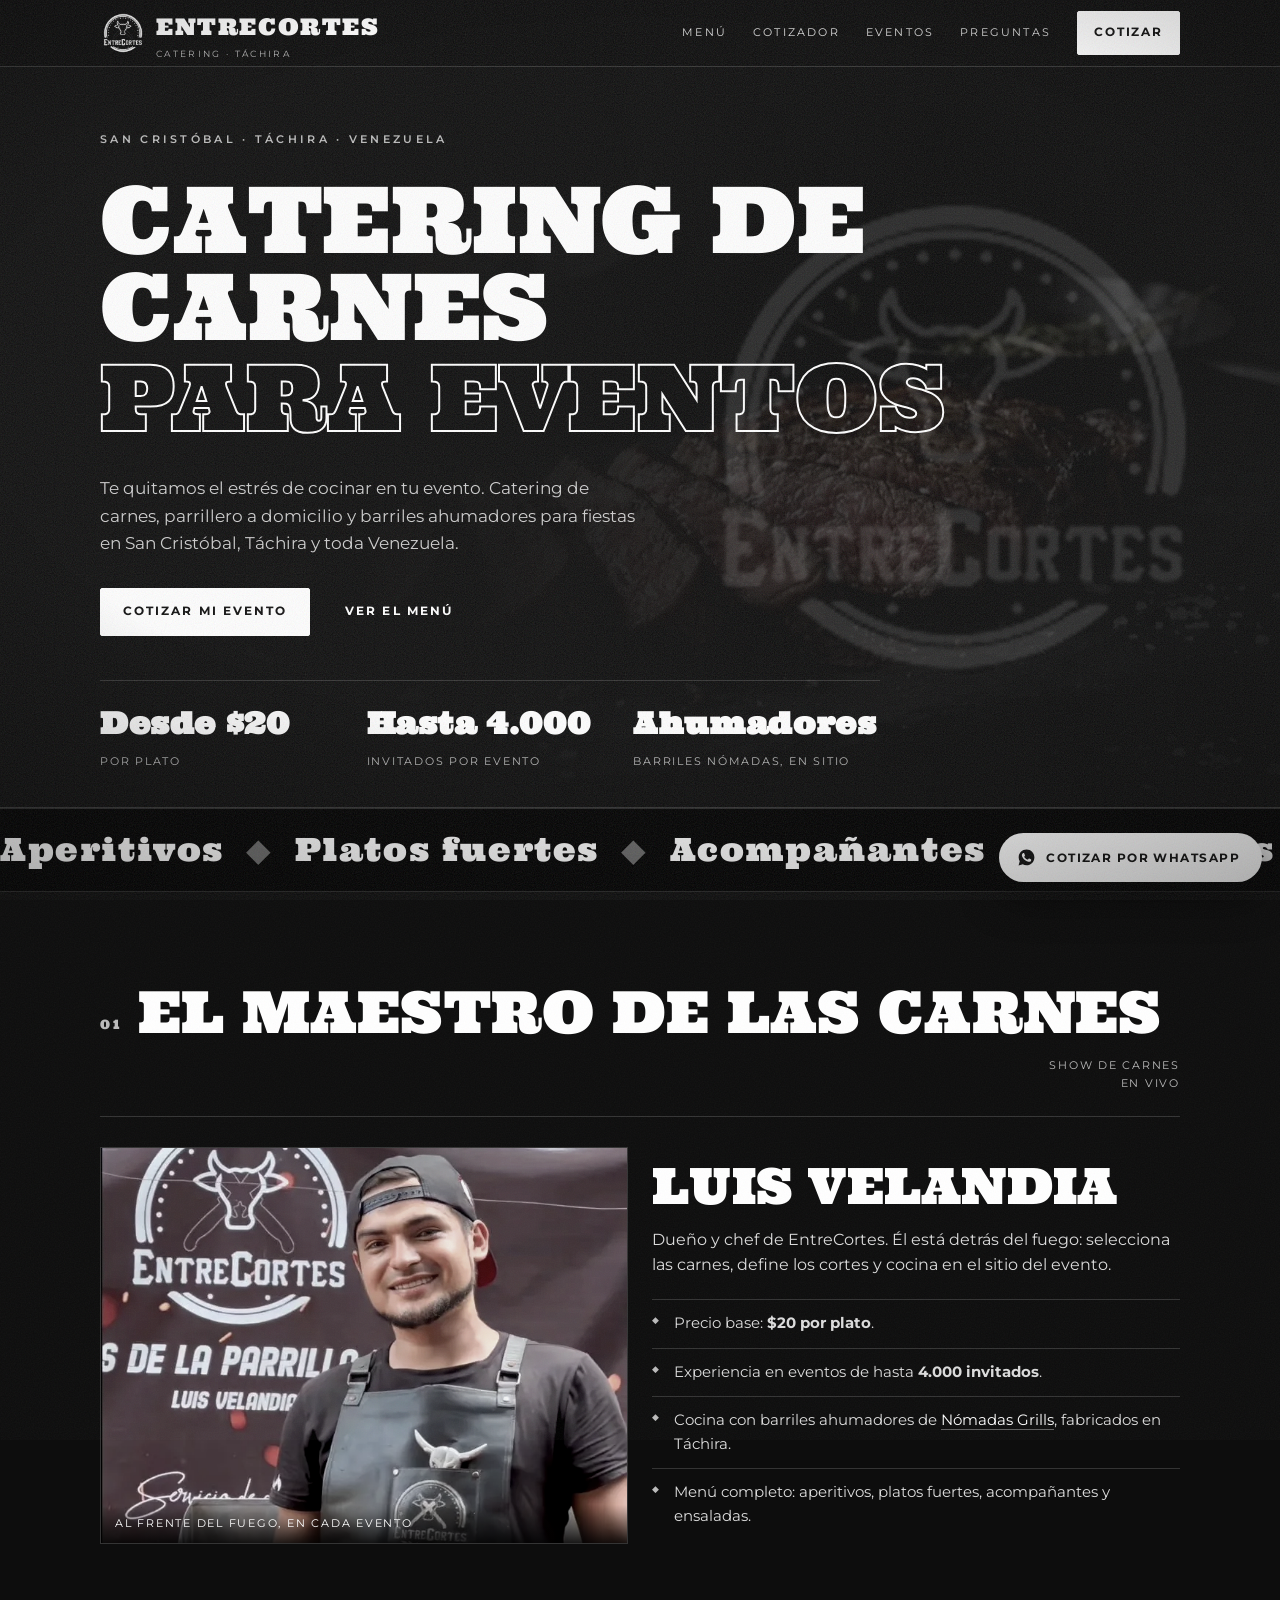
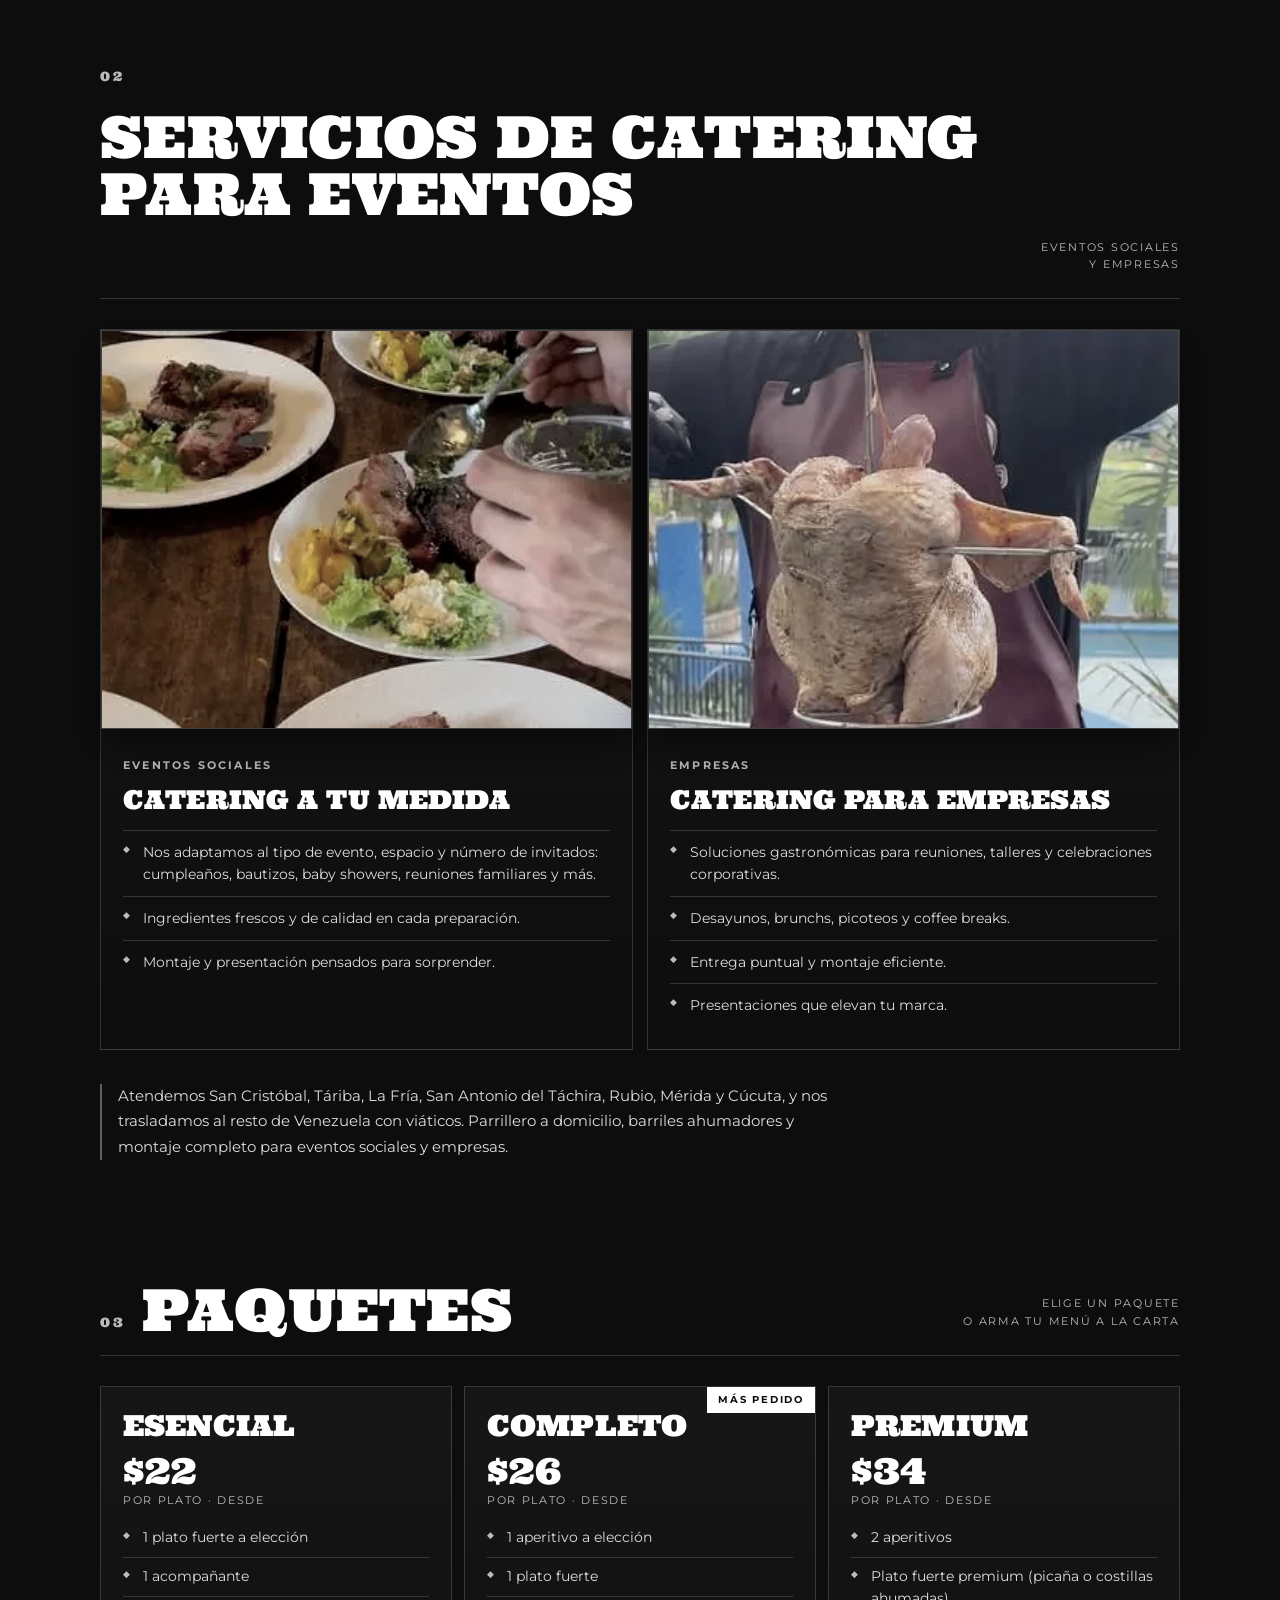
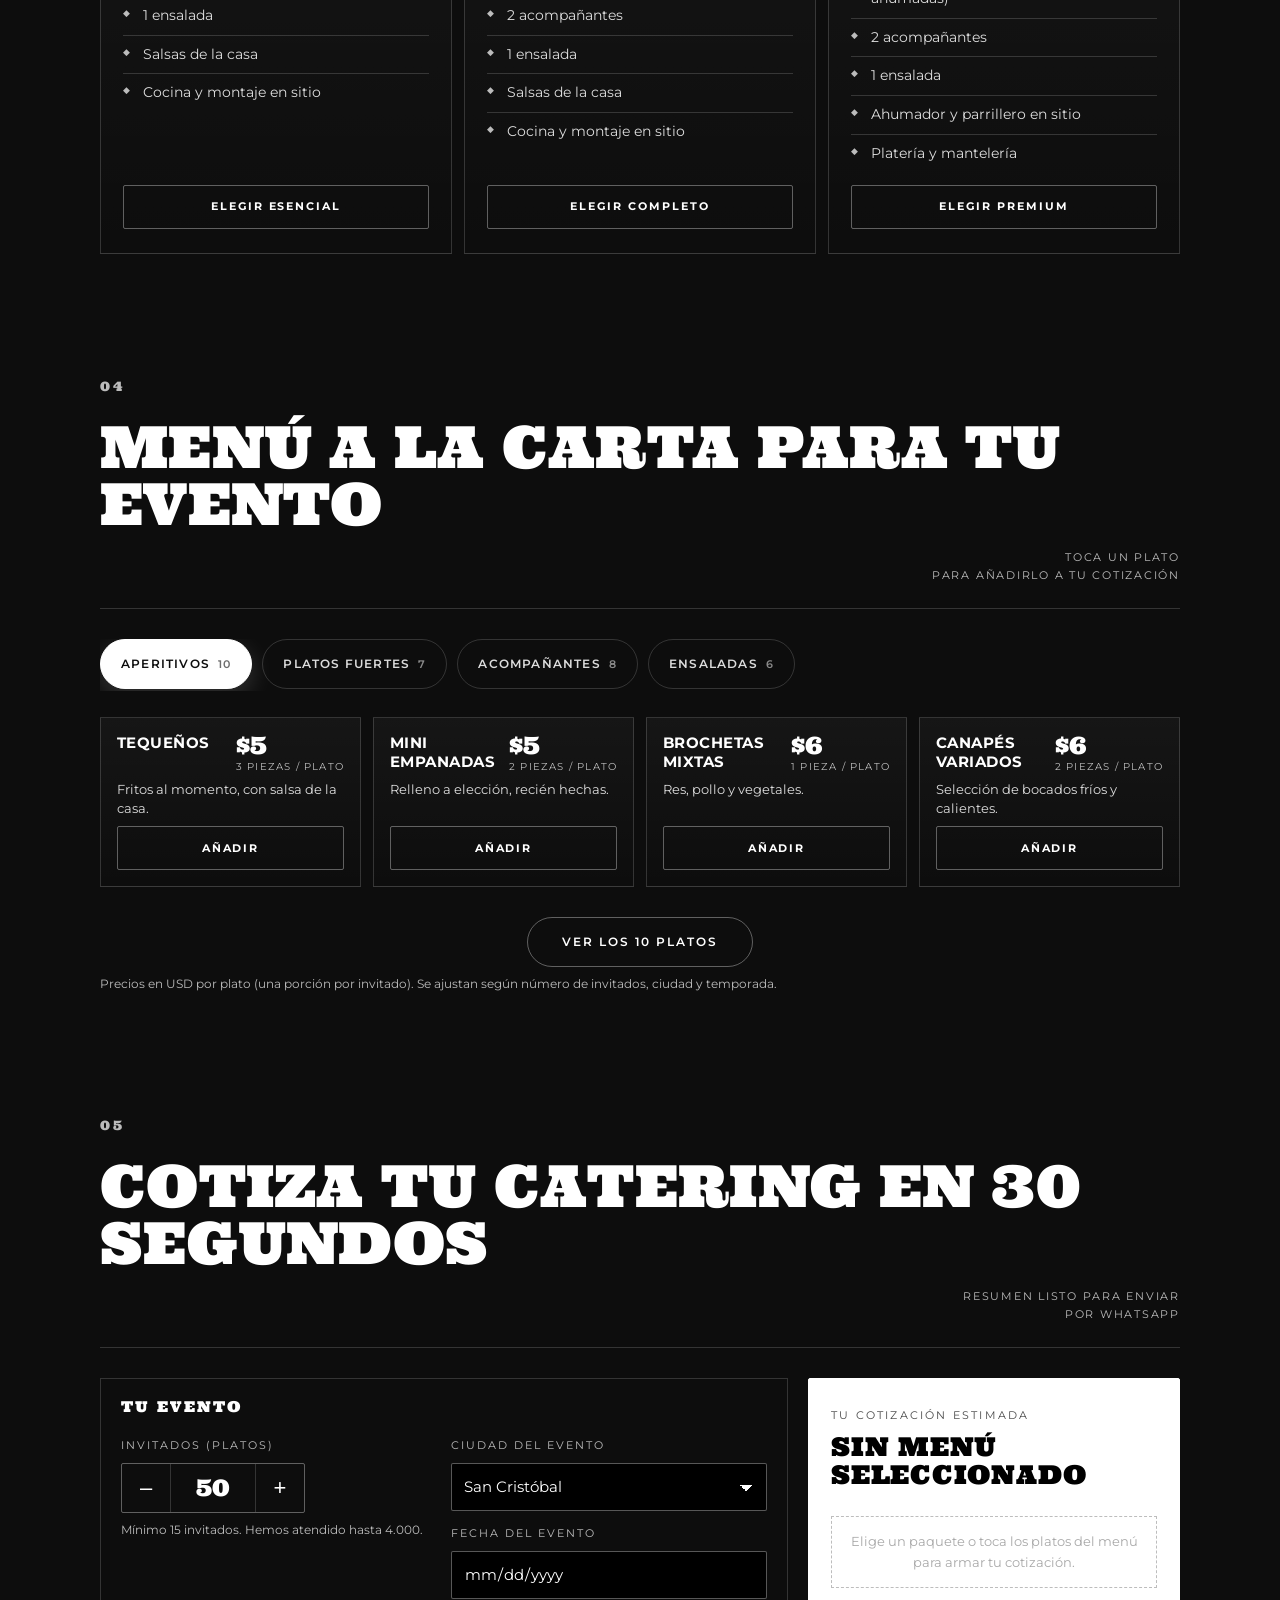
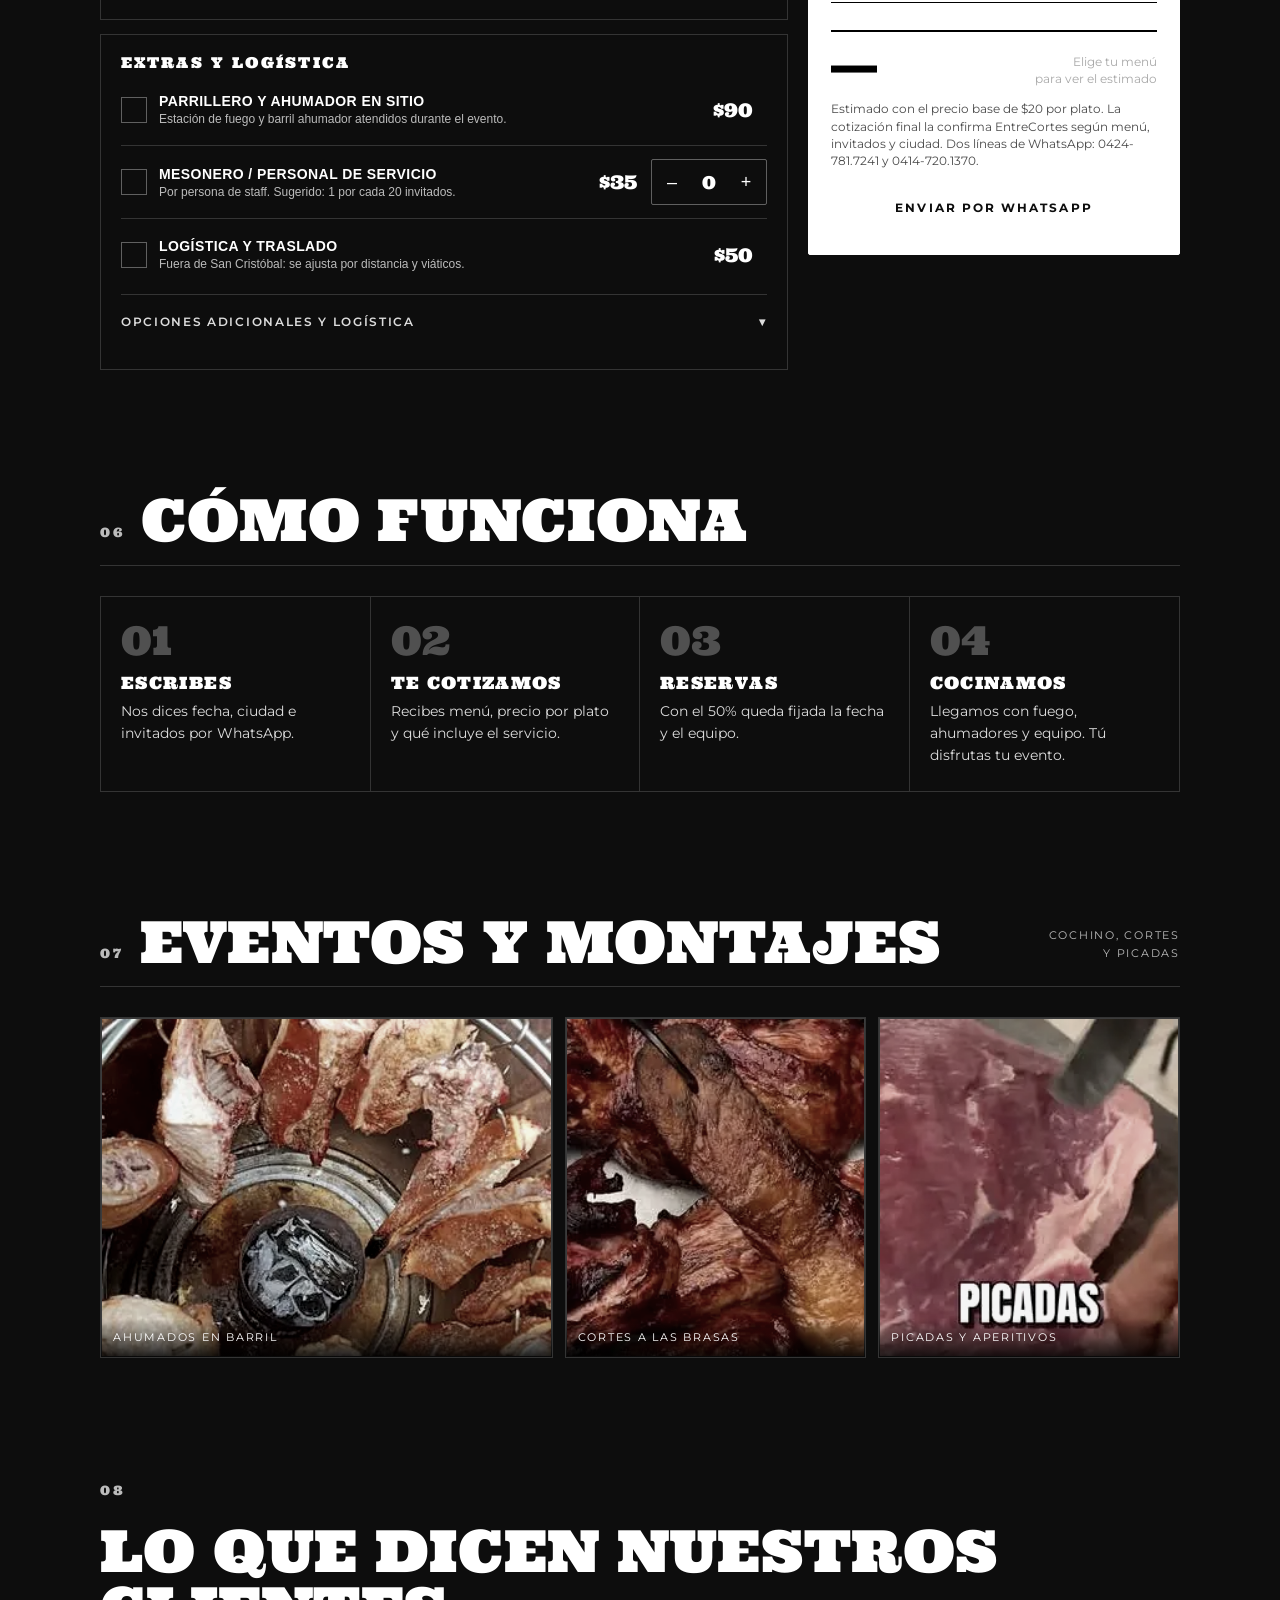
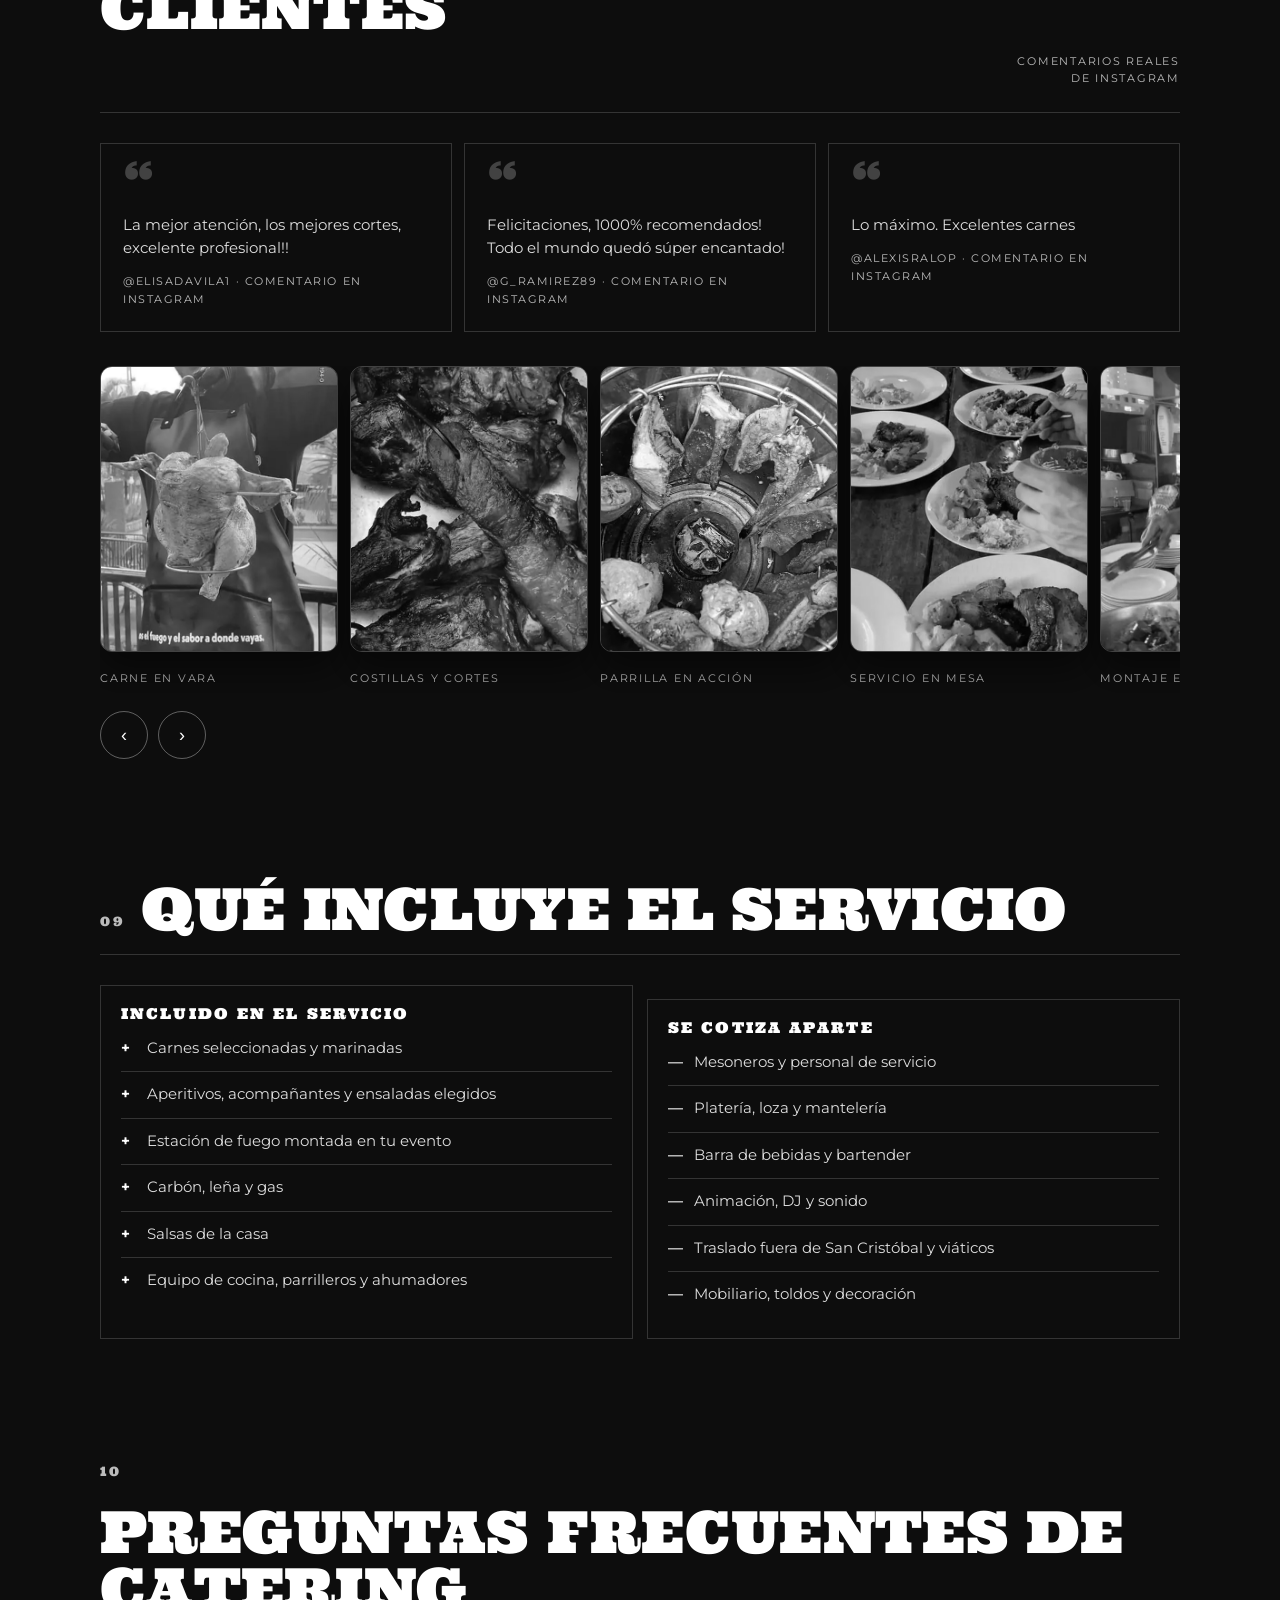
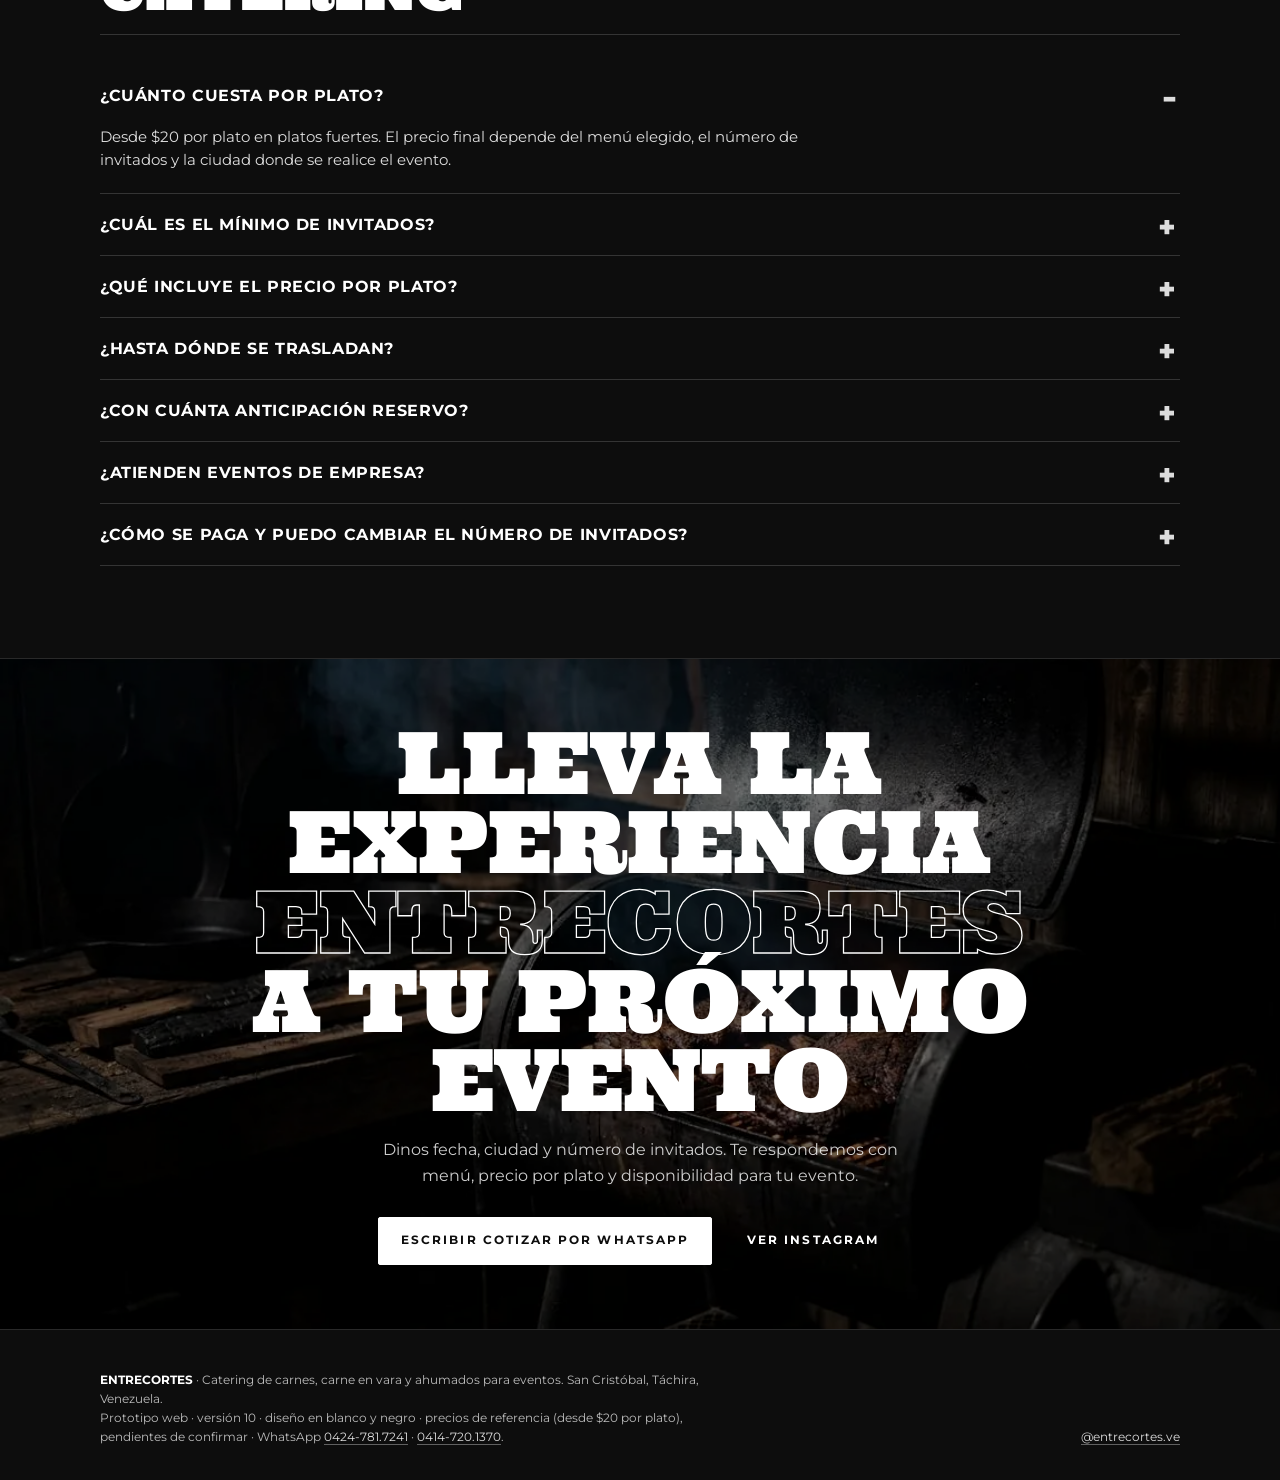
==== index.html @ 34d312aa "Foto real de Luis Velandia en la seccion del chef, nombre corregido, titular de portada restaurado y" ====
<!DOCTYPE html>
<html lang="es-VE">
<head>
<meta charset="utf-8">
<meta name="viewport" content="width=device-width, initial-scale=1">
<title>Catering y parrillero a domicilio en Táchira | EntreCortes — San Cristóbal</title>
<link rel="icon" type="image/png" href="[data-uri]">
<meta name="description" content="Catering de carnes y servicio de parrillero a domicilio en Táchira. Comida para eventos corporativos en San Cristóbal, bodas, cumpleaños y graduaciones. Barriles ahumadores para fiestas, hasta 4.000 invitados. Cotiza en 30 segundos.">
<meta name="keywords" content="parrillero a domicilio Táchira, catering San Cristóbal, comida para eventos corporativos San Cristóbal, barriles ahumadores para fiestas, catering de carnes Venezuela, asado a domicilio Táchira, catering para eventos Táchira">
<meta name="robots" content="index,follow,max-image-preview:large">
<meta name="author" content="EntreCortes">
<meta name="geo.region" content="VE-C">
<meta name="geo.placename" content="San Cristóbal, Táchira, Venezuela">
<meta name="theme-color" content="#0D0D0D">
<link rel="canonical" href="https://entrecortes-web.vercel.app/">
<meta property="og:type" content="website">
<meta property="og:site_name" content="EntreCortes">
<meta property="og:locale" content="es_VE">
<meta property="og:url" content="https://entrecortes-web.vercel.app/">
<meta property="og:title" content="Catering y parrillero a domicilio en Táchira | EntreCortes">
<meta property="og:description" content="Cortes de selección, parrillero y barriles ahumadores en tu evento. San Cristóbal, Táchira y toda Venezuela. Hasta 4.000 invitados.">
<meta property="og:image" content="https://entrecortes-web.vercel.app/og.jpg">
<meta property="og:image:width" content="1200">
<meta property="og:image:height" content="630">
<meta name="twitter:card" content="summary_large_image">
<meta name="twitter:title" content="Catering y parrillero a domicilio en Táchira | EntreCortes">
<meta name="twitter:description" content="Cortes de selección, parrillero y barriles ahumadores en tu evento. San Cristóbal, Táchira.">
<meta name="twitter:image" content="https://entrecortes-web.vercel.app/og.jpg">
<script type="application/ld+json">
{"@context":"https://schema.org","@type":"FoodEstablishment","name":"EntreCortes","alternateName":"EntreCortes Catering de Carnes","description":"Catering de carnes y servicio de parrillero a domicilio para eventos sociales y corporativos en San Cristóbal, Táchira y Venezuela. Barriles ahumadores, carne en vara y montaje completo.","url":"https://entrecortes-web.vercel.app/","image":"https://entrecortes-web.vercel.app/og.jpg","telephone":"+58-424-7817241","priceRange":"$$","servesCuisine":["Carnes a la parrilla","Ahumados","Catering"],"currenciesAccepted":"USD, VES","address":{"@type":"PostalAddress","addressLocality":"San Cristóbal","addressRegion":"Táchira","addressCountry":"VE"},"geo":{"@type":"GeoCoordinates","latitude":7.7669,"longitude":-72.225},"areaServed":[{"@type":"City","name":"San Cristóbal"},{"@type":"City","name":"Táriba"},{"@type":"City","name":"La Fría"},{"@type":"City","name":"San Antonio del Táchira"},{"@type":"City","name":"Rubio"},{"@type":"City","name":"Mérida"},{"@type":"AdministrativeArea","name":"Táchira"},{"@type":"Country","name":"Venezuela"}],"sameAs":["https://www.instagram.com/entrecortes.ve/"],"makesOffer":[{"@type":"Offer","itemOffered":{"@type":"Service","name":"Catering para eventos sociales"}},{"@type":"Offer","itemOffered":{"@type":"Service","name":"Comida para eventos corporativos"}},{"@type":"Offer","itemOffered":{"@type":"Service","name":"Parrillero y barril ahumador en sitio"}},{"@type":"Offer","itemOffered":{"@type":"Service","name":"Carne en vara y picadas"}}]}
</script>
<style>@font-face{font-family:'Montserrat';font-style:normal;font-weight:400;font-display:swap;src:url([data-uri]) format('woff2')}@font-face{font-family:'Montserrat';font-style:normal;font-weight:600;font-display:swap;src:url([data-uri]) format('woff2')}@font-face{font-family:'Montserrat';font-style:normal;font-weight:700;font-display:swap;src:url([data-uri]) format('woff2')}@font-face{font-family:'Ultra';font-style:normal;font-weight:400;font-display:swap;src:url([data-uri]) format('woff2')}




:root{
  --ink:#0D0D0D; --line:rgba(255,255,255,.16); --line-2:rgba(255,255,255,.34);
  --paper:#FFFFFF; --steel:#4A4A4A; --dim:rgba(255,255,255,.86); --dim2:rgba(255,255,255,.72);
  --bordeaux:#FFFFFF; --bordeaux-dark:#E8E8E8;
  --display:"Ultra",Georgia,"Times New Roman",serif;
  --sans:Montserrat,"Helvetica Neue",Arial,sans-serif;
  --maxw:1120px;
}
*{box-sizing:border-box}
html{scroll-behavior:smooth;overflow-x:hidden}
body{margin:0;background:var(--ink);color:var(--paper);font:16px/1.62 var(--sans);-webkit-font-smoothing:antialiased;overflow-x:hidden}
body::after{content:"";position:fixed;inset:0;z-index:70;pointer-events:none;opacity:.13;
  background-image:url("data:image/svg+xml,%3Csvg xmlns='http://www.w3.org/2000/svg' width='160' height='160'%3E%3Cfilter id='n'%3E%3CfeTurbulence type='fractalNoise' baseFrequency='.9' numOctaves='3'/%3E%3C/filter%3E%3Crect width='160' height='160' filter='url(%23n)'/%3E%3C/svg%3E")}
h1,h2,h3{font-family:var(--display);text-transform:uppercase;font-weight:400;letter-spacing:.005em;line-height:1.05}
a{color:inherit}
.wrap{max-width:var(--maxw);margin:0 auto;padding:0 20px}
.eyebrow{font:600 11px/1 var(--sans);letter-spacing:.3em;text-transform:uppercase;color:var(--dim2)}
.eyebrow b{color:#fff;font-weight:400}

/* nav */
.nav{position:sticky;top:0;z-index:60;background:rgba(10,10,10,.9);backdrop-filter:blur(12px);border-bottom:1px solid var(--line)}
.nav-in{max-width:var(--maxw);margin:0 auto;padding:0 20px;height:66px;display:flex;align-items:center;justify-content:space-between;gap:20px}
.brand{display:flex;align-items:center;gap:10px;text-decoration:none}
.brand .mk{width:10px;height:10px;background:#fff;transform:rotate(45deg)}
.brand span{font-family:var(--display);font-size:23px;letter-spacing:.07em;text-transform:uppercase}
.nav-links{display:flex;gap:26px;margin-left:auto;margin-right:6px}
.nav-links a{color:var(--dim);text-decoration:none;font-size:11px;letter-spacing:.2em;text-transform:uppercase;padding:14px 0}
.nav-links a:hover{color:#fff}
@media(max-width:880px){.nav-links{display:none}}

/* buttons */
.btn{display:inline-flex;align-items:center;justify-content:center;gap:9px;min-height:48px;padding:0 22px;border:1px solid var(--bordeaux);background:var(--bordeaux);color:#0D0D0D;
  font:700 11.5px/1 var(--sans);letter-spacing:.18em;text-transform:uppercase;text-decoration:none;cursor:pointer;border-radius:2px;transition:background .15s,color .15s,border-color .15s}
.btn:hover{background:var(--bordeaux-dark);border-color:var(--bordeaux-dark)}
.btn--ghost{background:transparent;color:#fff;border-color:rgba(255,255,255,.45)}
.btn--ghost:hover{background:#fff;color:var(--ink);border-color:#fff}
.btn--ink{background:var(--bordeaux);color:#0D0D0D;border-color:var(--bordeaux)}
.btn--ink:hover{background:var(--bordeaux-dark);border-color:var(--bordeaux-dark)}
.btn--sm{min-height:44px;padding:0 16px;letter-spacing:.16em}
.btn:focus-visible,.tab:focus-visible,.item:focus-visible,input:focus-visible,select:focus-visible,summary:focus-visible{outline:2px solid #fff;outline-offset:3px}

/* hero */
.hero{position:relative;border-bottom:1px solid var(--line);overflow:hidden}
.hero-bg{position:absolute;inset:0;background:#0D0D0D;overflow:hidden}
.hero-bg::after{content:"";position:absolute;inset:0;background:linear-gradient(100deg,#0D0D0D 6%,rgba(13,13,13,.97) 42%,rgba(13,13,13,.58) 68%,rgba(13,13,13,.9) 100%),linear-gradient(180deg,rgba(13,13,13,.6) 0%,rgba(13,13,13,.1) 34%,rgba(13,13,13,.78) 100%)}
.hero-in{position:relative;max-width:var(--maxw);margin:0 auto;padding:56px 20px 34px;min-height:min(86vh,700px);display:flex;flex-direction:column;justify-content:center}
.hero h1{font-size:clamp(36px,7.2vw,96px);line-height:.94;margin:20px 0 0;letter-spacing:.005em}
.hero h1 em{font-style:normal;color:transparent;-webkit-text-stroke:2px #fff}
.hero p.lede{max-width:540px;color:rgba(255,255,255,.8);font-size:17px;margin:30px 0 0}
.hero-cta{display:flex;flex-wrap:wrap;gap:12px;margin-top:30px}
.hero-stats{display:grid;grid-template-columns:repeat(3,1fr);gap:20px;border-top:1px solid var(--line);margin-top:44px;padding-top:18px}
.hero-stats div strong{display:block;font-family:var(--display);font-size:clamp(20px,3.2vw,30px);letter-spacing:.02em}
.hero-stats div span{font-size:11px;letter-spacing:.16em;text-transform:uppercase;color:var(--dim2)}
/* deja libre la esquina inferior derecha donde flota el boton de WhatsApp */
@media(min-width:881px){.hero-stats{max-width:calc(100% - 300px)}}
@media(max-width:880px){.hero-stats{padding-right:76px}}
@media(max-width:700px){
  .hero-bg::after{background:linear-gradient(180deg,rgba(10,10,10,.86) 0%,rgba(10,10,10,.72) 45%,#0a0a0a 96%)}
  .hero-in{min-height:auto;padding:44px 20px 28px}
  .hero-stats{grid-template-columns:1fr;gap:14px;margin-top:32px}
  .hero-stats div{display:flex;align-items:baseline;gap:12px}
}

/* marquee */
.marquee{background:#000;border-top:1px solid var(--line);border-bottom:1px solid var(--line);overflow:hidden}
.marquee-in{display:flex;width:max-content;animation:slide 38s linear infinite}
.marquee-in span{font-family:var(--display);font-size:clamp(16px,3.1vw,32px);letter-spacing:.05em;padding:15px 0;white-space:nowrap;color:#fff}
.marquee-in span i{font-style:normal;color:rgba(255,255,255,.42);padding:0 22px}
@keyframes slide{to{transform:translateX(-50%)}}
@media (prefers-reduced-motion:reduce){.marquee-in{animation:none}}

/* sections */
.section{max-width:var(--maxw);margin:0 auto;padding:92px 20px}
.sec-head{display:flex;align-items:flex-end;gap:16px;border-bottom:1px solid var(--line);padding-bottom:16px;margin-bottom:30px;flex-wrap:wrap}
.sec-head .num{font-family:var(--display);font-size:13px;letter-spacing:.22em;color:var(--dim2);padding-bottom:6px}
.sec-head h2{font-size:clamp(30px,5.6vw,58px);line-height:.98;margin:0}
.sec-head .note{margin-left:auto;font-size:11px;letter-spacing:.16em;text-transform:uppercase;color:var(--dim2);text-align:right;padding-bottom:8px}
@media(max-width:700px){.sec-head .note{margin-left:0;text-align:left;width:100%;padding-bottom:0}}

/* tabs + menu */
.tabs{display:flex;gap:8px;overflow-x:auto;margin-bottom:22px;padding-bottom:2px}
.tab{flex:0 0 auto;min-height:44px;padding:0 18px;border:1px solid var(--line);background:transparent;color:var(--dim);
  font:700 11px/1 var(--sans);letter-spacing:.18em;text-transform:uppercase;cursor:pointer;border-radius:2px}
.tab[aria-selected="true"]{background:var(--bordeaux);border-color:var(--bordeaux);color:#0D0D0D}
.menu-grid{display:grid;grid-template-columns:repeat(auto-fill,minmax(258px,1fr));gap:12px}
.item{border:1px solid var(--line);background:linear-gradient(180deg,rgba(255,255,255,.035),rgba(255,255,255,0));padding:16px;display:flex;flex-direction:column;gap:8px;transition:border-color .15s,background .15s}
.item.is-on{border-color:var(--bordeaux);background:rgba(255,255,255,.10)}
.item-top{display:flex;justify-content:space-between;gap:14px;align-items:flex-start}
.item-name{font-weight:700;font-size:15px;text-transform:uppercase;letter-spacing:.03em;line-height:1.25}
.item-price{font-family:var(--display);font-size:24px;line-height:1;white-space:nowrap}
.item-price small{font-family:var(--sans);font-size:10px;letter-spacing:.12em;color:var(--dim2);display:block;text-align:right;margin-top:4px;text-transform:uppercase}
.item p{margin:0;color:var(--dim);font-size:13px;line-height:1.45;flex:1}
.item-add{min-height:44px;border:1px solid var(--line-2);background:transparent;color:#fff;font:700 11px/1 var(--sans);letter-spacing:.18em;text-transform:uppercase;cursor:pointer;border-radius:2px}
.item-add:hover{border-color:#fff}
.item.is-on .item-add{background:var(--bordeaux);color:#0D0D0D;border-color:var(--bordeaux)}

/* calculator */
.calc{display:grid;grid-template-columns:1fr 372px;gap:20px;align-items:start}
@media(max-width:940px){.calc{grid-template-columns:1fr}}
.panel{border:1px solid var(--line);padding:20px}
.panel + .panel{margin-top:14px}
.panel h3{font-size:15px;letter-spacing:.14em;margin:0 0 4px}
.field{margin-top:18px}
.field > label,.field > .lab{display:block;font-size:11px;letter-spacing:.18em;text-transform:uppercase;color:var(--dim2);margin-bottom:8px}
.row2{display:grid;grid-template-columns:1fr 1fr;gap:14px}
@media(max-width:560px){.row2{grid-template-columns:1fr}}
.stepper{display:inline-flex;align-items:center;border:1px solid var(--line-2);border-radius:2px}
.stepper button{width:48px;height:48px;background:transparent;border:0;color:#fff;font-size:22px;line-height:1;cursor:pointer}
.stepper button:hover{background:rgba(255,255,255,.1)}
.stepper input{width:86px;height:48px;background:transparent;border:0;border-left:1px solid var(--line);border-right:1px solid var(--line);color:#fff;text-align:center;font-family:var(--display);font-size:23px}
.stepper input::-webkit-outer-spin-button,.stepper input::-webkit-inner-spin-button{-webkit-appearance:none;margin:0}
select,input[type=date]{width:100%;min-height:48px;background:#000;border:1px solid var(--line-2);color:#fff;padding:0 12px;font:15px var(--sans);border-radius:2px}
select{appearance:none;background-image:linear-gradient(45deg,transparent 50%,#fff 50%),linear-gradient(135deg,#fff 50%,transparent 50%);background-position:calc(100% - 20px) 21px,calc(100% - 14px) 21px;background-size:6px 6px,6px 6px;background-repeat:no-repeat}
.hint{font-size:12px;color:var(--dim2);margin:8px 0 0;line-height:1.5}
.xrow{display:grid;grid-template-columns:1fr 74px auto;align-items:center;gap:14px;padding:13px 0;border-bottom:1px solid var(--line)}
.xrow:last-child{border-bottom:0}
.xrow .xname{font-size:14px;font-weight:700;text-transform:uppercase;letter-spacing:.03em}
.xrow .xdesc{font-size:12px;color:var(--dim2);margin-top:3px}
.xrow .xprice{font-family:var(--display);font-size:19px;white-space:nowrap;text-align:right}
.xrow.is-on{background:rgba(255,255,255,.09)}
.xrow .xmain{display:flex;align-items:center;gap:12px;text-align:left;background:transparent;border:0;color:#fff;cursor:pointer;padding:6px 0}
.xact{display:flex;align-items:center;gap:10px}
.xqty{display:inline-flex;align-items:center;border:1px solid var(--line-2);border-radius:2px}
.xqty button{width:40px;height:44px;background:transparent;border:0;color:#fff;font-size:18px;cursor:pointer}
.xqty span{width:34px;text-align:center;font-family:var(--display);font-size:18px}
.tick{width:26px;height:26px;flex:0 0 auto;border:1px solid var(--line-2);display:grid;place-items:center;font-size:13px;color:#000;background:transparent}
.tick i{font-style:normal;opacity:0}
.is-on .tick{background:var(--bordeaux);border-color:var(--bordeaux);color:#0D0D0D}
.is-on .tick i{opacity:1}

.summary{border:1px solid #fff;background:#fff;color:#000;padding:22px;position:sticky;top:88px;border-radius:2px}
.summary .lab{font-size:11px;letter-spacing:.2em;text-transform:uppercase;color:#4A4A4A}
.summary h3{font-size:26px;margin:6px 0 0;letter-spacing:.03em}
.sum-line{display:flex;justify-content:space-between;gap:12px;font-size:13.5px;padding:9px 0;border-bottom:1px dashed #cfcfcf}
.sum-line span:last-child{font-weight:700;white-space:nowrap}
.sum-scroll{max-height:236px;overflow:auto;margin:14px 0 10px}
.sum-empty{border:1px dashed #bdbdbd;padding:14px;font-size:13px;color:#A8A8A8;text-align:center;margin:14px 0 4px}
.sum-total{display:flex;justify-content:space-between;align-items:flex-end;gap:12px;margin-top:16px;padding-top:14px;border-top:2px solid #000}
.sum-total .big{font-family:var(--display);font-size:46px;line-height:.9}
.sum-total .per{font-size:12px;color:#A8A8A8;text-align:right;line-height:1.4}
.summary .note{font-size:11.5px;color:#4A4A4A;margin:14px 0 0;line-height:1.5}
.summary .btn{width:100%;margin-top:14px}


/* packages */
.pkgs{display:grid;grid-template-columns:repeat(3,1fr);gap:12px}
@media(max-width:880px){.pkgs{grid-template-columns:1fr}}
.pkg{border:1px solid var(--line);padding:24px 22px;display:flex;flex-direction:column;gap:12px;position:relative;background:linear-gradient(180deg,rgba(255,255,255,.04),rgba(255,255,255,0))}
.pkg.is-on{border-color:var(--bordeaux);background:rgba(255,255,255,.10)}
.pkg .flag{position:absolute;top:0;right:0;background:var(--bordeaux);color:#0D0D0D;font:700 10px/1 var(--sans);letter-spacing:.18em;text-transform:uppercase;padding:8px 11px}
.pkg h3{font-size:29px;margin:0}
.pkg .pk-price{font-family:var(--display);font-size:36px;line-height:1}
.pkg .pk-price small{font-family:var(--sans);font-size:10.5px;letter-spacing:.16em;color:var(--dim2);text-transform:uppercase;display:block;margin-top:7px}
.pkg ul{list-style:none;margin:0;padding:0;flex:1}
.pkg li{padding:8px 0 8px 20px;position:relative;font-size:13.5px;color:var(--dim);border-bottom:1px solid var(--line)}
.pkg li:last-child{border-bottom:0}
.pkg li::before{content:"\25C6";position:absolute;left:0;top:9px;font-size:9px;color:var(--dim2)}
/* chips */
.chips{border-bottom:1px solid var(--line);background:#000}
.chips-in{max-width:var(--maxw);margin:0 auto;display:flex;align-items:center;gap:10px;padding:14px 20px;overflow-x:auto}
.chips-lab{font-size:10.5px;letter-spacing:.2em;text-transform:uppercase;color:var(--dim2);white-space:nowrap;margin-right:6px}
.chip{flex:0 0 auto;border:1px solid var(--line-2);padding:10px 15px;font:700 10.5px/1 var(--sans);letter-spacing:.18em;text-transform:uppercase;text-decoration:none;color:rgba(255,255,255,.82);border-radius:2px}
.chip:hover{border-color:#fff;color:#fff}
/* quotes */
.quotes{display:grid;grid-template-columns:repeat(3,1fr);gap:12px}
@media(max-width:880px){.quotes{grid-template-columns:1fr}}
.quote{margin:0;border:1px solid var(--line);padding:22px}
.quote .qmark{font-family:var(--display);font-size:54px;line-height:.6;color:rgba(255,255,255,.22);display:block}
.quote blockquote{margin:14px 0 0;font-size:15px;line-height:1.55;color:rgba(255,255,255,.86)}
.quote figcaption{margin-top:14px;font-size:11px;letter-spacing:.14em;text-transform:uppercase;color:var(--dim2)}
.sum-line em{display:block;font-style:normal;font-size:11.5px;color:#A8A8A8;margin-top:3px;line-height:1.4}
.sum-key{display:flex;justify-content:space-between;gap:12px;align-items:flex-start;border-top:1px solid #000;padding-top:11px;font-weight:700;font-size:13.5px}
.sum-key em{display:block;font-style:normal;font-weight:400;font-size:11.5px;color:#A8A8A8;margin-top:3px}


/* brand */
.brand img{width:46px;height:46px;display:block;flex:0 0 auto}
.brand small{display:block;font:400 9px/1 var(--sans);letter-spacing:.26em;text-transform:uppercase;color:var(--dim2);margin-top:4px}
/* chef */
.chef{display:grid;grid-template-columns:1fr 1fr;gap:24px;align-items:center}
@media(max-width:900px){.chef{grid-template-columns:1fr}}
.chef figure{margin:0;border:1px solid var(--line);position:relative;overflow:hidden}
.chef figure img{width:100%;aspect-ratio:4/3;object-fit:cover;display:block;filter:contrast(1.1) saturate(.55) brightness(.96)}
.chef figcaption{position:absolute;left:0;bottom:0;right:0;padding:10px 14px;font-size:11px;letter-spacing:.16em;text-transform:uppercase;background:linear-gradient(transparent,rgba(0,0,0,.85))}
.chef h3{font-family:var(--display);font-size:clamp(30px,4.8vw,50px);line-height:1;margin:10px 0 0;text-transform:uppercase}
.chef p{color:var(--dim);font-size:15.5px;margin:16px 0 0;max-width:540px}
.chef ul{list-style:none;margin:22px 0 0;padding:0}
.chef li{padding:12px 0 12px 22px;position:relative;border-top:1px solid var(--line);font-size:14.5px;color:rgba(255,255,255,.86)}
.chef li::before{content:"\25C6";position:absolute;left:0;top:13px;font-size:9px;color:var(--dim2)}
.chef a{color:#fff;text-decoration:none;border-bottom:1px solid var(--line-2)}
/* services */
.svc{display:grid;grid-template-columns:1fr 1fr;gap:14px}
@media(max-width:900px){.svc{grid-template-columns:1fr}}
.svc-card{border:1px solid var(--line);background:linear-gradient(180deg,rgba(255,255,255,.04),rgba(255,255,255,0));display:flex;flex-direction:column}
.svc-card img{width:100%;aspect-ratio:4/3;object-fit:cover;display:block;filter:contrast(1.1) saturate(.55) brightness(.96)}
.svc-body{padding:22px}
.svc-body .kicker{font:700 11px/1 var(--sans);letter-spacing:.2em;text-transform:uppercase;color:var(--dim2)}
.svc-body h3{font-family:var(--display);font-size:26px;margin:10px 0 0;text-transform:uppercase}
.svc-body ul{list-style:none;margin:16px 0 0;padding:0}
.svc-body li{padding:10px 0 10px 20px;position:relative;border-top:1px solid var(--line);font-size:14px;color:var(--dim)}
.svc-body li::before{content:"\25C6";position:absolute;left:0;top:11px;font-size:9px;color:var(--dim2)}

/* steps */
.steps{display:grid;grid-template-columns:repeat(4,1fr);gap:0;border:1px solid var(--line)}
.step{padding:24px 20px;border-right:1px solid var(--line)}
.step:last-child{border-right:0}
.step .num{font-family:var(--display);font-size:40px;color:rgba(255,255,255,.28);line-height:1}
.step h3{font-size:17px;margin:12px 0 8px;letter-spacing:.08em}
.step p{margin:0;color:var(--dim);font-size:13.5px}
@media(max-width:880px){.steps{grid-template-columns:1fr 1fr}.step:nth-child(2){border-right:0}.step:nth-child(-n+2){border-bottom:1px solid var(--line)}}
@media(max-width:560px){.steps{grid-template-columns:1fr}.step{border-right:0;border-bottom:1px solid var(--line)}.step:last-child{border-bottom:0}}

/* gallery */
.gal{display:grid;grid-template-columns:1.5fr 1fr 1fr;gap:12px}
.gal figure{margin:0;position:relative;overflow:hidden;border:1px solid var(--line);min-height:270px}
.gal figure img{width:100%;height:100%;object-fit:cover;display:block;filter:contrast(1.1) saturate(.55) brightness(.96)}
.gal .ph{display:grid;place-content:center;gap:8px;text-align:center;border-style:dashed;padding:20px}
.gal .ph b{font-family:var(--display);font-size:20px;letter-spacing:.06em}
.gal .ph span{font-size:11px;letter-spacing:.18em;text-transform:uppercase;color:var(--dim2)}
.gal figcaption{position:absolute;left:0;bottom:0;right:0;padding:10px 12px;font-size:11px;letter-spacing:.16em;text-transform:uppercase;background:linear-gradient(transparent,rgba(0,0,0,.85))}
@media(max-width:820px){.gal{grid-template-columns:1fr}.gal figure{min-height:220px}}

/* lists */
.two{display:grid;grid-template-columns:1fr 1fr;gap:14px}
@media(max-width:760px){.two{grid-template-columns:1fr}}
.list{list-style:none;margin:0;padding:0}
.list li{padding:11px 0 11px 26px;position:relative;border-bottom:1px solid var(--line);font-size:14.5px;color:rgba(255,255,255,.86)}
.list li:last-child{border-bottom:0}
.list li::before{position:absolute;left:0;top:11px;font-weight:700}
.list--yes li::before{content:"+";color:#fff}
.list--no li::before{content:"—";color:var(--dim2)}

/* faq */
details{border-bottom:1px solid var(--line)}
summary{cursor:pointer;list-style:none;padding:18px 34px 18px 0;position:relative;font-weight:700;font-size:15.5px;text-transform:uppercase;letter-spacing:.04em}
summary::-webkit-details-marker{display:none}
summary::after{content:"+";position:absolute;right:4px;top:15px;font-size:24px;font-family:var(--display);color:var(--dim)}
details[open] summary::after{content:"–"}
details p{margin:0 0 20px;color:var(--dim);font-size:14.5px;max-width:720px}

/* cta band */
.band{position:relative;border-top:1px solid var(--line);border-bottom:1px solid var(--line);overflow:hidden;background:#000}
.band-bg{position:absolute;inset:0;background:#000 url("[data-uri]") center/cover no-repeat;filter:contrast(1.05) saturate(.85);opacity:.42}
.band-in{position:relative;max-width:var(--maxw);margin:0 auto;padding:64px 20px;text-align:center}
.band h2{font-size:clamp(34px,8vw,86px);line-height:.92;margin:0}
.band p{color:rgba(255,255,255,.8);max-width:520px;margin:18px auto 0}
.band .row{display:flex;gap:12px;justify-content:center;flex-wrap:wrap;margin-top:28px}

/* footer */
footer{padding:40px 20px 34px;max-width:var(--maxw);margin:0 auto;display:flex;gap:20px;flex-wrap:wrap;justify-content:space-between;align-items:flex-end}
footer p{margin:0;font-size:12px;color:var(--dim2);line-height:1.6;max-width:620px}
footer a{color:var(--dim);text-decoration:none;border-bottom:1px solid var(--line-2)}

/* mobile bar */
.mbar{position:fixed;left:0;right:0;bottom:0;z-index:65;display:none;align-items:center;justify-content:space-between;gap:12px;
  padding:10px 16px;background:rgba(10,10,10,.95);backdrop-filter:blur(12px);border-top:1px solid var(--line)}
.mbar .m-tot{font-family:var(--display);font-size:24px;line-height:1}
.mbar .m-lab{font-size:10px;letter-spacing:.18em;text-transform:uppercase;color:var(--dim2)}
@media(max-width:760px){.mbar{display:flex}body{padding-bottom:74px}}
.sr{position:absolute;width:1px;height:1px;overflow:hidden;clip:rect(0 0 0 0)}

/* ================= v10 ================= */
.section{padding-top:92px}
@media(max-width:760px){.section{padding-top:64px}}
.zones{max-width:74ch;margin:34px 0 0;padding-left:16px;border-left:2px solid var(--line-2);
  font-size:14.5px;color:var(--dim);line-height:1.75}
/* pestañas mas evidentes */
.tabs{gap:10px;margin-bottom:26px}
.tab{min-height:50px;padding:0 20px;border-radius:999px;font-size:12px;font-weight:600;letter-spacing:.1em;
  text-transform:uppercase;cursor:pointer;transition:background .25s,color .25s,border-color .25s,box-shadow .25s}
.tab:hover{border-color:var(--line-2);color:#fff}
.tab[aria-selected="true"]{box-shadow:0 8px 24px rgba(255,255,255,.16)}
.tab .cnt{display:inline-block;margin-left:8px;font-size:10.5px;opacity:.6}
/* menu por tandas */
.menu-more{display:none;margin:30px auto 0;padding:16px 34px;min-height:50px;border:1px solid var(--line-2);
  background:transparent;color:#fff;font:600 12px/1 var(--sans);letter-spacing:.16em;text-transform:uppercase;
  border-radius:999px;cursor:pointer;transition:background .25s,color .25s}
.menu-more:hover{background:#fff;color:var(--ink)}
/* adicionales desplegables */
.xadv{margin-top:4px;border-top:1px solid var(--line)}
.xadv-toggle{display:flex;align-items:center;justify-content:space-between;gap:12px;width:100%;min-height:54px;
  padding:0;border:0;background:transparent;color:var(--dim);font:600 12px/1 var(--sans);letter-spacing:.14em;
  text-transform:uppercase;cursor:pointer;transition:color .25s}
.xadv-toggle:hover{color:#fff}
.xadv-toggle .arw{transition:transform .35s ease}
.xadv-toggle[aria-expanded="true"] .arw{transform:rotate(180deg)}
.xadv-body{display:none}
.xadv.on .xadv-body{display:block}
.xadv-count{display:none;margin-left:9px;padding:3px 8px;border-radius:999px;background:#fff;color:var(--ink);font-size:10px}
.xadv-count.on{display:inline-block}
.xrow{min-height:58px}
/* galeria de eventos en testimonios */
.trust-gal{margin-top:34px}
.trust-gal .strip{display:flex;gap:12px;overflow-x:auto;scroll-snap-type:x mandatory;scrollbar-width:none;padding-bottom:6px}
.trust-gal .strip::-webkit-scrollbar{display:none}
.trust-gal figure{margin:0;flex:0 0 auto;width:min(238px,60vw);scroll-snap-align:start}
.trust-gal img{width:100%;height:286px;object-fit:cover;border:1px solid rgba(255,255,255,.22);border-radius:12px;
  filter:grayscale(1);box-shadow:0 16px 38px rgba(0,0,0,.55)}
.trust-gal figcaption{margin-top:10px;font-size:11px;letter-spacing:.16em;text-transform:uppercase;color:var(--dim2)}
.tg-nav{display:flex;gap:10px;margin-top:18px}
.tg-nav button{width:48px;height:48px;border:1px solid var(--line-2);background:transparent;color:#fff;
  border-radius:999px;font-size:18px;line-height:1;cursor:pointer;transition:background .25s,color .25s}
.tg-nav button:hover{background:#fff;color:var(--ink)}
/* separacion de las fotos del fondo */
.gal figure img,.svc-card img{border:1px solid rgba(255,255,255,.2);box-shadow:0 16px 38px rgba(0,0,0,.5)}
/* boton flotante de WhatsApp */
.wafloat{position:fixed;right:18px;bottom:18px;z-index:66;display:inline-flex;align-items:center;gap:10px;
  padding:15px 22px 15px 18px;border-radius:999px;background:#fff;color:var(--ink);text-decoration:none;
  font:700 12px/1 var(--sans);letter-spacing:.12em;text-transform:uppercase;
  box-shadow:0 16px 38px rgba(0,0,0,.6);transition:transform .25s,box-shadow .25s}
.wafloat:hover{transform:translateY(-3px);box-shadow:0 22px 48px rgba(0,0,0,.7)}
.wafloat svg{width:19px;height:19px;flex:0 0 auto}
.wafloat::after{content:"";position:absolute;inset:0;border-radius:999px;animation:ring 3.6s ease-out infinite}
@keyframes ring{0%{box-shadow:0 0 0 0 rgba(255,255,255,.4)}70%{box-shadow:0 0 0 16px rgba(255,255,255,0)}100%{box-shadow:0 0 0 0 rgba(255,255,255,0)}}
@media(max-width:760px){
  .wafloat{right:14px;bottom:84px;padding:14px 18px}
  .wafloat .wlab{display:none}
  body::after{opacity:.07}
  .grain{opacity:.035}
  .vig{background:radial-gradient(140% 100% at 50% 42%,rgba(0,0,0,0) 54%,rgba(0,0,0,.44) 100%)}
}
/* efectos aprobados del laboratorio */
.h1m .ln{display:block;overflow:hidden;padding-bottom:.05em}
.h1m .ln i{display:block;font-style:normal;transform:translateY(112%);transition:transform .95s cubic-bezier(.2,.8,.2,1)}
.h1m.in .ln i{transform:none}
.h1m .ln:nth-child(2) i{transition-delay:.14s}
.hero-plx{position:absolute;inset:0;will-change:transform}
.hero-bg img{position:absolute;inset:-8% 0;width:100%;height:116%;object-fit:cover;filter:contrast(1.1) saturate(.55) brightness(.96) brightness(.78)}
.kb{animation:kbfx 26s ease-in-out infinite alternate}
@keyframes kbfx{from{transform:scale(1)}to{transform:scale(1.11)}}
.hero-seal{animation:stamp 1.5s cubic-bezier(.2,.85,.15,1) .25s both,spin 64s linear 1.9s infinite}
@keyframes spin{to{transform:translateY(-50%) rotate(360deg)}}
.hollow{color:transparent;-webkit-text-stroke:1.3px #fff}
.btn{position:relative;overflow:hidden}
.btn .sh{position:absolute;top:-70%;left:-90%;width:40%;height:240%;transform:rotate(14deg);pointer-events:none;
  background:linear-gradient(100deg,transparent,rgba(255,255,255,.3),transparent);animation:swfx 4.6s ease-in-out infinite}
@keyframes swfx{0%{left:-90%}55%,100%{left:145%}}
.btn--ghost{border-color:transparent}
.btn--ghost::before,.btn--ghost::after{content:"";position:absolute;inset:0;pointer-events:none}
.btn--ghost::before{border-top:1px solid #fff;border-bottom:1px solid #fff;transform:scaleX(0);transition:transform .5s ease}
.btn--ghost::after{border-left:1px solid #fff;border-right:1px solid #fff;transform:scaleY(0);transition:transform .5s ease .22s}
.btn--ghost:hover::before{transform:scaleX(1)}
.btn--ghost:hover::after{transform:scaleY(1)}
@media(prefers-reduced-motion:reduce){
  .h1m .ln i{transform:none}
  .hero-bg img{animation:none;transform:none}
  .hero-seal{animation:none;opacity:.12}
  .btn .sh,.wafloat::after{animation:none}
  .reveal{opacity:1;transform:none}
}
/* animacion al anadir al cotizador */
.item,.xrow{position:relative}
.item.pop{animation:itemPop .55s cubic-bezier(.2,.8,.2,1)}
@keyframes itemPop{0%{transform:scale(1)}35%{transform:scale(1.025)}100%{transform:scale(1)}}
.add-fly{position:absolute;right:16px;bottom:60px;pointer-events:none;font:700 11px/1 var(--sans);letter-spacing:.12em;text-transform:uppercase;color:#fff;opacity:0}
.add-fly.go{animation:fly 1.05s ease-out forwards}
@keyframes fly{0%{opacity:0;transform:translateY(8px) scale(.9)}22%{opacity:1;transform:translateY(-2px) scale(1)}100%{opacity:0;transform:translateY(-38px) scale(1)}}
.item-add.done,.xmain.done{animation:btnPop .5s cubic-bezier(.2,.8,.2,1)}
@keyframes btnPop{0%{transform:scale(1)}45%{transform:scale(1.07)}100%{transform:scale(1)}}
.summary.flash{animation:sumFlash .85s ease-out}
@keyframes sumFlash{0%{box-shadow:0 0 0 0 rgba(255,255,255,.55)}100%{box-shadow:0 0 0 24px rgba(255,255,255,0)}}
.mbar .m-tot.flash{animation:totPop .65s cubic-bezier(.2,.8,.2,1)}
@keyframes totPop{0%{transform:scale(1)}40%{transform:scale(1.16)}100%{transform:scale(1)}}
@media(prefers-reduced-motion:reduce){.item.pop,.add-fly.go,.item-add.done,.xmain.done,.summary.flash,.mbar .m-tot.flash{animation:none}}
/* arreglos para pantallas chicas */
@media(max-width:880px){
  .wafloat{right:12px;bottom:88px;width:56px;height:56px;padding:0;justify-content:center}
  .wafloat .wlab{display:none}
  .wafloat svg{width:24px;height:24px}
}
@media(max-width:560px){
  .nav-in{padding:0 14px;gap:10px;height:60px}
  .brand{gap:8px;min-width:0}
  .brand img{width:36px;height:36px}
  .brand span{font-size:16px;letter-spacing:.04em;white-space:nowrap}
  .nav .btn{min-height:40px;padding:0 13px;font-size:10px;letter-spacing:.08em;flex:0 0 auto}
  h1{font-size:clamp(25px,7.9vw,40px);letter-spacing:0}
  .hero-stats div{flex-wrap:wrap;gap:2px 10px;align-items:baseline}
  .hero-stats div strong{font-size:23px}
  .hero-stats div span{font-size:10px;letter-spacing:.12em}
  .h1m .ln{padding-bottom:.02em}
  .sec-head{flex-wrap:wrap;gap:8px}
  .wafloat{right:12px;bottom:88px;width:56px;height:56px;padding:0;justify-content:center}
  .wafloat svg{width:24px;height:24px}
  .mbar{padding:8px 12px}
}
</style>

<style id="fx">
/* grano de película + viñeta */
.grain{position:fixed;inset:-60%;z-index:88;pointer-events:none;opacity:.05;
  background-image:url("data:image/svg+xml,%3Csvg xmlns='http://www.w3.org/2000/svg' width='160' height='160'%3E%3Cfilter id='n'%3E%3CfeTurbulence type='fractalNoise' baseFrequency='.8' numOctaves='3' stitchTiles='stitch'/%3E%3C/filter%3E%3Crect width='160' height='160' filter='url(%23n)'/%3E%3C/svg%3E");
  animation:grain 1.1s steps(5) infinite}
@keyframes grain{0%{transform:translate(0,0)}20%{transform:translate(-3%,2%)}40%{transform:translate(2%,-3%)}60%{transform:translate(-2%,-2%)}80%{transform:translate(3%,1%)}100%{transform:translate(0,0)}}
.vig{position:fixed;inset:0;z-index:87;pointer-events:none;
  background:radial-gradient(125% 95% at 50% 42%,rgba(0,0,0,0) 42%,rgba(0,0,0,.62) 100%)}
/* sello estampándose en la portada */
.hero-seal{position:absolute;right:-3%;top:50%;width:min(52vw,560px);height:auto;opacity:.12;
  transform:translateY(-50%);pointer-events:none;mix-blend-mode:screen;z-index:1;
  animation:stamp 1.5s cubic-bezier(.2,.85,.15,1) .25s both}
@keyframes stamp{0%{opacity:0;transform:translateY(-50%) scale(2.4) rotate(-13deg)}
  60%{opacity:.16;transform:translateY(-50%) scale(.97) rotate(1.5deg)}
  100%{opacity:.12;transform:translateY(-50%) scale(1) rotate(0)}}
@media(max-width:820px){.hero-seal{right:-16%;width:88vw;opacity:.09}}
/* aparición al hacer scroll */
.reveal{opacity:0;transform:translateY(20px);transition:opacity .8s ease,transform .8s cubic-bezier(.2,.8,.2,1)}
.reveal.in{opacity:1;transform:none}
/* visor de fotos */
.lb{position:fixed;inset:0;z-index:95;background:rgba(6,6,6,.94);display:none;align-items:center;justify-content:center;padding:24px;cursor:zoom-out}
.lb.on{display:flex}
.lb img{max-width:min(1100px,94vw);max-height:88vh;border:1px solid rgba(255,255,255,.22);box-shadow:0 30px 80px rgba(0,0,0,.7)}
.lb span{position:absolute;bottom:26px;left:0;right:0;text-align:center;font:600 11px/1 var(--sans);letter-spacing:.22em;text-transform:uppercase;color:rgba(255,255,255,.65)}
.gal figure img{cursor:zoom-in}
@media(prefers-reduced-motion:reduce){.grain{animation:none}.hero-seal{animation:none;opacity:.12}.reveal{opacity:1;transform:none;transition:none}}
</style>
</head>
<body>
<div class="grain" aria-hidden="true"></div>
<div class="vig" aria-hidden="true"></div>
<div class="lb" id="lb" role="dialog" aria-label="Foto ampliada"><img alt=""><span></span></div>

<nav class="nav">
  <div class="nav-in">
    <a class="brand" href="#top"><img loading="lazy" decoding="async" src="[data-uri]" alt="Logo de EntreCortes"><span>EntreCortes<small>Catering · Táchira</small></span></a>
    <div class="nav-links">
      <a href="#menu">Menú</a>
      <a href="#cotizador">Cotizador</a>
      <a href="#eventos">Eventos</a>
      <a href="#faq">Preguntas</a>
    </div>
    <a class="btn btn--sm" href="#cotizador">Cotizar</a>
  </div>
</nav>

<header class="hero" id="top">
  <div class="hero-bg"><div class="hero-plx"><img class="kb" src="[data-uri]" alt="Parrillero de EntreCortes trabajando la carne al fuego" fetchpriority="high" decoding="async"></div></div>
  <div class="hero-in">
<img loading="lazy" decoding="async" class="hero-seal" src="[data-uri]" alt="" aria-hidden="true">
    <p class="eyebrow">San Cristóbal · Táchira · Venezuela</p>
    <h1 class="h1m"><span class="ln"><i>Catering de carnes</i></span><span class="ln"><i><em>para eventos</em></i></span></h1>
    <p class="lede">Te quitamos el estrés de cocinar en tu evento. Catering de carnes, parrillero a domicilio y barriles ahumadores para fiestas en San Cristóbal, Táchira y toda Venezuela.</p>
    <div class="hero-cta">
      <a class="btn" href="#cotizador"><span class="sh" aria-hidden="true"></span>Cotizar mi evento</a>
      <a class="btn btn--ghost" href="#menu">Ver el menú</a>
    </div>
    <div class="hero-stats">
      <div><strong data-pre="Desde $" data-to="20">Desde $20</strong><span>Por plato</span></div>
      <div><strong data-pre="Hasta " data-to="4000" data-fmt="1">Hasta 4.000</strong><span>Invitados por evento</span></div>
      <div><strong>Ahumadores</strong><span>Barriles Nómadas, en sitio</span></div>
    </div>
  </div>
</header>

<div class="marquee" aria-hidden="true">
  <div class="marquee-in" id="marquee"></div>
</div>

<main>
  <section class="section" id="chef">
    <div class="sec-head">
      <span class="num">01</span>
      <h2>El maestro de las carnes</h2>
      <span class="note">Show de carnes<br>en vivo</span>
    </div>
    <div class="chef">
      <figure>
        <img loading="lazy" decoding="async" src="[data-uri]" alt="Luis Velandia, chef de EntreCortes, al frente del fuego">
        <figcaption>Al frente del fuego, en cada evento</figcaption>
      </figure>
      <div>
        <h3>Luis Velandia</h3>
        <p>Dueño y chef de EntreCortes. Él está detrás del fuego: selecciona las carnes, define los cortes y cocina en el sitio del evento.</p>
        <ul>
          <li>Precio base: <b>$20 por plato</b>.</li>
          <li>Experiencia en eventos de hasta <b>4.000 invitados</b>.</li>
          <li>Cocina con barriles ahumadores de <a href="https://www.instagram.com/ahumadores.nomadas/" target="_blank" rel="noopener">Nómadas Grills</a>, fabricados en Táchira.</li>
          <li>Menú completo: aperitivos, platos fuertes, acompañantes y ensaladas.</li>
        </ul>
      </div>
    </div>
  </section>

  <section class="section" id="servicios" style="padding-top:30px">
    <div class="sec-head">
      <span class="num">02</span>
      <h2>Servicios de catering para eventos</h2>
      <span class="note">Eventos sociales<br>y empresas</span>
    </div>
    <div class="svc">
      <article class="svc-card">
        <img loading="lazy" decoding="async" src="[data-uri]" alt="Parrillero girando carne en vara sobre el fuego">
        <div class="svc-body">
          <span class="kicker">Eventos sociales</span>
          <h3>Catering a tu medida</h3>
          <ul>
            <li>Nos adaptamos al tipo de evento, espacio y número de invitados: cumpleaños, bautizos, baby showers, reuniones familiares y más.</li>
            <li>Ingredientes frescos y de calidad en cada preparación.</li>
            <li>Montaje y presentación pensados para sorprender.</li>
          </ul>
        </div>
      </article>
      <article class="svc-card">
        <img loading="lazy" decoding="async" src="[data-uri]" alt="Mesa de coffee break y brunch para empresas">
        <div class="svc-body">
          <span class="kicker">Empresas</span>
          <h3>Catering para empresas</h3>
          <ul>
            <li>Soluciones gastronómicas para reuniones, talleres y celebraciones corporativas.</li>
            <li>Desayunos, brunchs, picoteos y coffee breaks.</li>
            <li>Entrega puntual y montaje eficiente.</li>
            <li>Presentaciones que elevan tu marca.</li>
          </ul>
        </div>
      </article>
    </div>
    <p class="zones">Atendemos San Cristóbal, Táriba, La Fría, San Antonio del Táchira, Rubio, Mérida y Cúcuta, y nos trasladamos al resto de Venezuela con viáticos. Parrillero a domicilio, barriles ahumadores y montaje completo para eventos sociales y empresas.</p>
  </section>

  <section class="section" id="paquetes" style="padding-top:30px">
    <div class="sec-head">
      <span class="num">03</span>
      <h2>Paquetes</h2>
      <span class="note">Elige un paquete<br>o arma tu menú a la carta</span>
    </div>
    <div class="pkgs" id="pkgs"></div>
  </section>

  <section class="section" id="menu" style="padding-top:30px">
    <div class="sec-head">
      <span class="num">04</span>
      <h2>Menú a la carta para tu evento</h2>
      <span class="note">Toca un plato<br>para añadirlo a tu cotización</span>
    </div>
    <div class="tabs" role="tablist" aria-label="Categorías del menú" id="tabs"></div>
    <div class="menu-grid" id="menu-grid"></div>
    <button type="button" class="menu-more" id="menu-more"></button>
    <p class="hint">Precios en USD por plato (una porción por invitado). Se ajustan según número de invitados, ciudad y temporada.</p>
  </section>

  <section class="section" id="cotizador" style="padding-top:30px">
    <div class="sec-head">
      <span class="num">05</span>
      <h2>Cotiza tu catering en 30 segundos</h2>
      <span class="note">Resumen listo para enviar<br>por WhatsApp</span>
    </div>
    <div class="calc">
      <div>
        <div class="panel">
          <h3>Tu evento</h3>
          <div class="row2">
            <div class="field">
              <span class="lab" id="lab-guests">Invitados (platos)</span>
              <div class="stepper">
                <button type="button" id="g-minus" aria-label="Quitar invitados">–</button>
                <input id="guests" type="number" inputmode="numeric" value="50" min="15" max="4000" aria-labelledby="lab-guests">
                <button type="button" id="g-plus" aria-label="Añadir invitados">+</button>
              </div>
              <p class="hint">Mínimo 15 invitados. Hemos atendido hasta 4.000.</p>
            </div>
            <div class="field">
              <label for="city">Ciudad del evento</label>
              <select id="city">
                <option>San Cristóbal</option>
                <option>Táriba</option>
                <option>La Fría</option>
                <option>San Antonio del Táchira</option>
                <option>Rubio</option>
                <option>Mérida</option>
                <option>Cúcuta / frontera</option>
                <option>Otra ciudad de Venezuela</option>
              </select>
              <div class="field" style="margin-top:14px">
                <label for="date">Fecha del evento</label>
                <input id="date" type="date">
              </div>
            </div>
          </div>
        </div>

        <div class="panel">
          <h3>Extras y logística</h3>
          <div id="extras"></div>
          <div class="xadv" id="xadv">
            <button type="button" class="xadv-toggle" id="xadv-btn" aria-expanded="false" aria-controls="xadv-body">
              <span>Opciones adicionales y logística<span class="xadv-count" id="xadv-count">0</span></span>
              <span class="arw" aria-hidden="true">▾</span>
            </button>
            <div class="xadv-body" id="xadv-body"></div>
          </div>
        </div>

      </div>

      <aside class="summary" aria-live="polite">
        <span class="lab">Tu cotización estimada</span>
        <h3 id="sum-title">Sin menú seleccionado</h3>
        <div class="sum-scroll">
          <div id="sum-lines"></div>
        </div>
        <div class="sum-key" id="sum-key"></div>
        <div class="sum-total">
          <span class="big" id="sum-total">$0</span>
          <span class="per" id="sum-per">Elige tu menú<br>para ver el estimado</span>
        </div>
        <p class="note">Estimado con el precio base de $20 por plato. La cotización final la confirma EntreCortes según menú, invitados y ciudad. Dos líneas de WhatsApp: 0424-781.7241 y 0414-720.1370.</p>
        <a class="btn btn--ink" id="wa" href="#">Enviar por WhatsApp</a>
      </aside>
    </div>
  </section>

  <section class="section" style="padding-top:30px">
    <div class="sec-head">
      <span class="num">06</span>
      <h2>Cómo funciona</h2>
    </div>
    <div class="steps">
      <div class="step"><span class="num">01</span><h3>Escribes</h3><p>Nos dices fecha, ciudad e invitados por WhatsApp.</p></div>
      <div class="step"><span class="num">02</span><h3>Te cotizamos</h3><p>Recibes menú, precio por plato y qué incluye el servicio.</p></div>
      <div class="step"><span class="num">03</span><h3>Reservas</h3><p>Con el 50% queda fijada la fecha y el equipo.</p></div>
      <div class="step"><span class="num">04</span><h3>Cocinamos</h3><p>Llegamos con fuego, ahumadores y equipo. Tú disfrutas tu evento.</p></div>
    </div>
  </section>

  <section class="section" id="eventos" style="padding-top:30px">
    <div class="sec-head">
      <span class="num">07</span>
      <h2>Eventos y montajes</h2>
      <span class="note">Cochino, cortes<br>y picadas</span>
    </div>
    <div class="gal">
      <figure>
        <img loading="lazy" decoding="async" src="[data-uri]" alt="Carnes ahumadas en barril">
        <figcaption>Ahumados en barril</figcaption>
      </figure>
      <figure>
        <img loading="lazy" decoding="async" src="[data-uri]" alt="Bandeja de aperitivos">
        <figcaption>Cortes a las brasas</figcaption>
      </figure>
      <figure><img loading="lazy" decoding="async" src="[data-uri]" alt="Picadas y aperitivos"><figcaption>Picadas y aperitivos</figcaption></figure>
    </div>
  </section>

  <section class="section" id="testimonios" style="padding-top:30px">
    <div class="sec-head">
      <span class="num">08</span>
      <h2>Lo que dicen nuestros clientes</h2>
      <span class="note">Comentarios reales<br>de Instagram</span>
    </div>
    <div class="quotes">
      <figure class="quote">
        <span class="qmark">“</span>
        <blockquote>La mejor atención, los mejores cortes, excelente profesional!!</blockquote>
        <figcaption>@elisadavila1 · Comentario en Instagram</figcaption>
      </figure>
      <figure class="quote">
        <span class="qmark">“</span>
        <blockquote>Felicitaciones, 1000% recomendados! Todo el mundo quedó súper encantado!</blockquote>
        <figcaption>@g_ramirez89 · Comentario en Instagram</figcaption>
      </figure>
      <figure class="quote">
        <span class="qmark">“</span>
        <blockquote>Lo máximo. Excelentes carnes</blockquote>
        <figcaption>@alexisralop · Comentario en Instagram</figcaption>
      </figure>
    </div>

    <div class="trust-gal">
      <div class="strip" id="tstrip">
        <figure><img src="[data-uri]" alt="Carne en vara girando sobre el fuego" loading="lazy" decoding="async"><figcaption>Carne en vara</figcaption></figure>
        <figure><img src="[data-uri]" alt="Costillas y cortes recién salidos de la parrilla" loading="lazy" decoding="async"><figcaption>Costillas y cortes</figcaption></figure>
        <figure><img src="[data-uri]" alt="Canasta de parrilla con costillas al fuego" loading="lazy" decoding="async"><figcaption>Parrilla en acción</figcaption></figure>
        <figure><img src="[data-uri]" alt="Servicio en mesa durante un evento" loading="lazy" decoding="async"><figcaption>Servicio en mesa</figcaption></figure>
        <figure><img src="[data-uri]" alt="Montaje y servicio del equipo en el evento" loading="lazy" decoding="async"><figcaption>Montaje en sitio</figcaption></figure>
      </div>
      <div class="tg-nav">
        <button type="button" id="tg-prev" aria-label="Fotos anteriores">‹</button>
        <button type="button" id="tg-next" aria-label="Fotos siguientes">›</button>
      </div>
    </div>
  </section>

  <section class="section" style="padding-top:30px">
    <div class="sec-head">
      <span class="num">09</span>
      <h2>Qué incluye el servicio</h2>
    </div>
    <div class="two">
      <div class="panel">
        <h3>Incluido en el servicio</h3>
        <ul class="list list--yes">
          <li>Carnes seleccionadas y marinadas</li>
          <li>Aperitivos, acompañantes y ensaladas elegidos</li>
          <li>Estación de fuego montada en tu evento</li>
          <li>Carbón, leña y gas</li>
          <li>Salsas de la casa</li>
          <li>Equipo de cocina, parrilleros y ahumadores</li>
        </ul>
      </div>
      <div class="panel">
        <h3>Se cotiza aparte</h3>
        <ul class="list list--no">
          <li>Mesoneros y personal de servicio</li>
          <li>Platería, loza y mantelería</li>
          <li>Barra de bebidas y bartender</li>
          <li>Animación, DJ y sonido</li>
          <li>Traslado fuera de San Cristóbal y viáticos</li>
          <li>Mobiliario, toldos y decoración</li>
        </ul>
      </div>
    </div>
  </section>

  <section class="section" id="faq" style="padding-top:30px">
    <div class="sec-head">
      <span class="num">10</span>
      <h2>Preguntas frecuentes de catering</h2>
    </div>
    <details open><summary>¿Cuánto cuesta por plato?</summary><p>Desde $20 por plato en platos fuertes. El precio final depende del menú elegido, el número de invitados y la ciudad donde se realice el evento.</p></details>
    <details><summary>¿Cuál es el mínimo de invitados?</summary><p>Trabajamos desde 15 invitados y hemos atendido eventos de hasta 4.000. Para grupos más pequeños evaluamos caso por caso, porque el montaje del fuego y el traslado pesan igual.</p></details>
    <details><summary>¿Qué incluye el precio por plato?</summary><p>El plato fuerte con sus acompañantes y ensaladas según el menú, el montaje de la estación de fuego, carbón y leña, salsas de la casa y el equipo de cocina. Los aperitivos, mesoneros y la platería se cotizan aparte.</p></details>
    <details><summary>¿Hasta dónde se trasladan?</summary><p>La base es San Cristóbal y cubrimos todo Táchira y otras ciudades de Venezuela. El traslado y los viáticos se calculan según distancia.</p></details>
    <details><summary>¿Con cuánta anticipación reservo?</summary><p>Idealmente 15 días antes. En temporada de graduaciones, Navidad y fin de año, 30 días o más, porque las fechas se llenan.</p></details>
    <details><summary>¿Atienden eventos de empresa?</summary><p>Sí. Hacemos desayunos, brunchs, picoteos, coffee breaks y celebraciones corporativas, con entrega puntual y montaje eficiente.</p></details>
    <details><summary>¿Cómo se paga y puedo cambiar el número de invitados?</summary><p>50% para reservar la fecha y 50% el día del evento, en efectivo, Pago Móvil o transferencia. Puedes ajustar el número de invitados hasta 5 días antes.</p></details>
  </section>
</main>

<section class="band">
  <div class="band-bg" aria-hidden="true"></div>
  <div class="band-in">
    <h2>Lleva la experiencia <span class="hollow">Entrecortes</span><br>a tu próximo evento</h2>
    <p>Dinos fecha, ciudad y número de invitados. Te respondemos con menú, precio por plato y disponibilidad para tu evento.</p>
    <div class="row">
      <a class="btn" id="wa2" href="#"><span class="sh" aria-hidden="true"></span>Escribir COTIZAR por WhatsApp</a>
      <a class="btn btn--ghost" href="https://www.instagram.com/entrecortes.ve/" target="_blank" rel="noopener">Ver Instagram</a>
    </div>
  </div>
</section>

<footer>
  <p><strong style="color:#fff">ENTRECORTES</strong> · Catering de carnes, carne en vara y ahumados para eventos. San Cristóbal, Táchira, Venezuela.<br>
  Prototipo web · versión 10 · diseño en blanco y negro · precios de referencia (desde $20 por plato), pendientes de confirmar · WhatsApp <a href="https://wa.me/584247817241" target="_blank" rel="noopener">0424-781.7241</a> · <a href="https://wa.me/584147201370" target="_blank" rel="noopener">0414-720.1370</a>.</p>
  <p><a href="https://www.instagram.com/entrecortes.ve/" target="_blank" rel="noopener">@entrecortes.ve</a></p>
</footer>

<div class="mbar">
  <div>
    <span class="m-lab">Estimado</span>
    <div class="m-tot" id="m-total">$0</div>
  </div>
  <a class="btn btn--sm" id="wa3" href="#">Cotizar</a>
</div>

<script>
var WHATSAPP = "584247817241";   // 0424-781.7241 (línea principal)
  var WHATSAPP_2 = "584147201370"; // 0414-720.1370 (línea alterna)

var MENU = {
  aperitivos: [
    {id:"tequenos", name:"Tequeños", desc:"Fritos al momento, con salsa de la casa.", price:5, per:{u:3}},
    {id:"empanadas", name:"Mini empanadas", desc:"Relleno a elección, recién hechas.", price:5, per:{u:2}},
    {id:"brochetas", name:"Brochetas mixtas", desc:"Res, pollo y vegetales.", price:6, per:{u:1}},
    {id:"canapes", name:"Canapés variados", desc:"Selección de bocados fríos y calientes.", price:6, per:{u:2}},
    {id:"chicharron", name:"Chicharrón", desc:"Crocante, recién hecho.", price:6, per:{u:1}},
    {id:"queso", name:"Queso a la plancha", desc:"Con arepitas o pan.", price:5, per:{u:1}},
    {id:"arepitas", name:"Arepitas con queso", desc:"Asadas a la parrilla.", price:4, per:{u:3}},
    {id:"tostones", name:"Tostones con queso", desc:"Con pico de gallo.", price:4.5, per:{u:2}},
    {id:"croquetas", name:"Croquetas", desc:"De pollo o de queso.", price:5, per:{u:3}},
    {id:"tabla", name:"Tabla de embutidos", desc:"Chorizo, morcilla y jamón.", price:7, per:{u:1}}
  ],
  platos: [
    {id:"carne", name:"Carne a la parrilla", desc:"Corte seleccionado, punto al gusto.", price:20, per:{g:350}},
    {id:"pollo", name:"Pollo ahumado", desc:"Ahumado en barril con leña de la zona.", price:16, per:{g:350}},
    {id:"cochino", name:"Cochino a la vara", desc:"Cuero crocante, cocción lenta.", price:20, per:{g:350}},
    {id:"costillas", name:"Costillas ahumadas", desc:"Glaseadas y terminadas al carbón.", price:22, per:{g:350}},
    {id:"mixta", name:"Parrilla mixta", desc:"Res, pollo y chorizo criollo.", price:22, per:{g:350}},
    {id:"pescado", name:"Pescado a la parrilla", desc:"Filete fresco, con salsa de la casa.", price:20, per:{g:350}},
    {id:"picana", name:"Picaña premium", desc:"Corte de primera, servicio en tabla.", price:28, per:{g:350}}
  ],
  acompanantes: [
    {id:"arroz", name:"Arroz", desc:"Blanco o con vegetales.", price:3, per:{g:180}},
    {id:"caraotas", name:"Caraotas negras", desc:"Guiso de la casa.", price:3, per:{g:180}},
    {id:"papas", name:"Papas rústicas", desc:"Con romero y sal.", price:3.5, per:{g:180}},
    {id:"pureyuca", name:"Puré de yuca", desc:"Con queso.", price:3.5, per:{g:180}},
    {id:"yuca", name:"Yuca frita", desc:"Con salsa de la casa.", price:3.5, per:{g:180}},
    {id:"maduro", name:"Plátano maduro", desc:"Asado o frito.", price:3, per:{g:150}},
    {id:"pan", name:"Pan de ajo", desc:"Horneado al momento.", price:2.5, per:{g:100}},
    {id:"salsas", name:"Salsas de la casa", desc:"Guasacaca, chimichurri y picante.", price:2, per:{g:40}}
  ],
  ensaladas: [
    {id:"casa", name:"Ensalada de la casa", desc:"Fresca, de temporada.", price:3.5, per:{g:150}},
    {id:"cesar", name:"Ensalada césar", desc:"Con aderezo de la casa.", price:4.5, per:{g:150}},
    {id:"asados", name:"Vegetales asados", desc:"A la parrilla, con hierbas.", price:4.5, per:{g:150}},
    {id:"frutas", name:"Ensalada de frutas", desc:"Frutas de temporada.", price:4, per:{g:150}},
    {id:"polloens", name:"Ensalada de pollo", desc:"Con pollo ahumado.", price:6, per:{g:180}},
    {id:"rusa", name:"Ensalada rusa", desc:"Receta de la casa.", price:3.5, per:{g:150}}
  ]
};

var PACKAGES = [
  {id:"esencial", name:"Esencial", price:22, g:350, inc:["1 plato fuerte a elección","1 acompañante","1 ensalada","Salsas de la casa","Cocina y montaje en sitio"]},
  {id:"completo", name:"Completo", price:26, g:400, best:true, inc:["1 aperitivo a elección","1 plato fuerte","2 acompañantes","1 ensalada","Salsas de la casa","Cocina y montaje en sitio"]},
  {id:"premium", name:"Premium", price:34, g:450, inc:["2 aperitivos","Plato fuerte premium (picaña o costillas ahumadas)","2 acompañantes","1 ensalada","Ahumador y parrillero en sitio","Platería y mantelería"]}
];

var EXTRAS = [
  {id:"parrillero", name:"Parrillero y ahumador en sitio", desc:"Estación de fuego y barril ahumador atendidos durante el evento.", price:90, qty:false},
  {id:"mesonero", name:"Mesonero / personal de servicio", desc:"Por persona de staff. Sugerido: 1 por cada 20 invitados.", price:35, qty:true},
  {id:"traslado", name:"Logística y traslado", desc:"Fuera de San Cristóbal: se ajusta por distancia y viáticos.", price:50, qty:false},
  {id:"plateria", name:"Platería, loza y mantelería", desc:"Montaje completo de mesa.", price:60, qty:false, adv:true},
  {id:"insumos", name:"Carbón, leña y gas", desc:"Insumos de cocción del evento.", price:30, qty:false, adv:true},
  {id:"animacion", name:"Animación / DJ", desc:"Sonido y música para la celebración.", price:150, qty:false, adv:true},
  {id:"barra", name:"Barra de bebidas + bartender", desc:"Coctelería y servicio de barra.", price:120, qty:false, adv:true}
];

var state = {cat:"aperitivos", guests:50, picked:{}, extras:{}, pkg:null, all:false};

var MESES = ["enero","febrero","marzo","abril","mayo","junio","julio","agosto","septiembre","octubre","noviembre","diciembre"];
function fechaLarga(v){
  if(!v) return "por definir";
  var p = String(v).split("-"); if(p.length !== 3) return v;
  var mes = MESES[parseInt(p[1],10) - 1];
  return parseInt(p[2],10) + " de " + mes + " de " + p[0];
}
function fmt(n, dec){
  var p = Math.abs(n).toFixed(dec).split(".");
  p[0] = p[0].replace(/\B(?=(\d{3})+(?!\d))/g, ".");
  var dec = p[1] ? p[1].replace(/0+$/, "") : ""; var out = dec ? p[0] + "," + dec : p[0];
  return (n < 0 ? "-" : "") + out;
}
function money(n){ return "$" + fmt(n, 2); }
function money0(n){ return "$" + fmt(Math.round(n), 0); }
function kg(g, n){ var v = Math.round(g*n/10)/100; return v.toFixed(1).replace(".",",") + " kg"; }
function allItems(){
  var out = [];
  Object.keys(MENU).forEach(function(k){ MENU[k].forEach(function(it){ it.cat = k; out.push(it); }); });
  return out;
}
function pkg(){ return state.pkg ? PACKAGES.filter(function(p){ return p.id === state.pkg; })[0] : null; }

var CATS = [["aperitivos","Aperitivos"],["platos","Platos fuertes"],["acompanantes","Acompañantes"],["ensaladas","Ensaladas"]];

document.getElementById("tabs").innerHTML = CATS.map(function(c){
  return '<button class="tab" role="tab" data-cat="' + c[0] + '" aria-selected="' + (c[0]==="aperitivos") + '">' + c[1] + '<span class="cnt">' + MENU[c[0]].length + '</span></button>';
}).join("");

document.getElementById("tabs").addEventListener("click", function(e){
  var b = e.target.closest(".tab"); if(!b) return;
  state.cat = b.dataset.cat; state.all = false; renderMenu();
});

function renderPkgs(){
  document.getElementById("pkgs").innerHTML = PACKAGES.map(function(p){
    var on = state.pkg === p.id;
    return '<div class="pkg' + (on ? ' is-on' : '') + '" data-id="' + p.id + '">' +
      (p.best ? '<span class="flag">Más pedido</span>' : '') +
      '<h3>' + p.name + '</h3>' +
      '<div class="pk-price">' + money0(p.price) + '<small>por plato · desde</small></div>' +
      '<ul>' + p.inc.map(function(i){ return '<li>' + i + '</li>'; }).join('') + '</ul>' +
      '<button type="button" class="item-add">' + (on ? 'Paquete elegido ✓' : 'Elegir ' + p.name) + '</button>' +
    '</div>';
  }).join("");
}
document.getElementById("pkgs").addEventListener("click", function(e){
  var card = e.target.closest(".pkg"); if(!card) return;
  state.pkg = state.pkg === card.dataset.id ? null : card.dataset.id;
  if(state.pkg) state.picked = {};
  renderPkgs(); renderMenu(); render();
});

function xrowHTML(x){
  return '<div class="xrow" data-id="' + x.id + '">' +
    '<button type="button" class="xmain xact">' +
      '<span class="tick"><i>✓</i></span>' +
      '<span><span class="xname">' + x.name + '</span><span class="xdesc" style="display:block">' + x.desc + '</span></span>' +
    '</button>' +
    '<span class="xprice">' + money0(x.price) + '</span>' +
    (x.qty
      ? '<span class="xqty"><button type="button" data-act="dec" aria-label="Menos">–</button><span data-qty>0</span><button type="button" data-act="inc" aria-label="Más">+</button></span>'
      : '<span></span>') +
  '</div>';
}
document.getElementById("extras").innerHTML = EXTRAS.filter(function(x){ return !x.adv; }).map(xrowHTML).join("");
document.getElementById("xadv-body").innerHTML = EXTRAS.filter(function(x){ return x.adv; }).map(xrowHTML).join("");

function renderMenu(){
  Array.prototype.forEach.call(document.querySelectorAll(".tab"), function(t){
    t.setAttribute("aria-selected", String(t.dataset.cat === state.cat));
  });
  var list = MENU[state.cat];
  var show = state.all ? list.length : Math.min(4, list.length);
  document.getElementById("menu-grid").innerHTML = list.slice(0, show).map(function(it){
    var on = !!state.picked[it.id];
    var por = it.per.g ? it.per.g + " g / plato" : it.per.u + (it.per.u === 1 ? " pieza" : " piezas") + " / plato";
    return '<div class="item' + (on ? ' is-on' : '') + '" data-id="' + it.id + '">' +
      '<div class="item-top"><span class="item-name">' + it.name + '</span>' +
      '<span class="item-price">' + money(it.price) + '<small>' + por + '</small></span></div>' +
      '<p>' + it.desc + '</p>' +
      '<button type="button" class="item-add">' + (on ? 'Añadido ✓' : 'Añadir') + '</button>' +
    '</div>';
  }).join("");
  var btn = document.getElementById("menu-more");
  if (list.length <= 4) { btn.style.display = "none"; }
  else {
    btn.style.display = "block";
    btn.textContent = state.all ? "Ver menos" : "Ver los " + list.length + " platos";
    btn.setAttribute("aria-expanded", String(state.all));
  }
}

window.__v10toggleAll = function(){ state.all = !state.all; renderMenu(); };
function flashSummary(){
  var s = document.querySelector(".summary");
  if(s){ s.classList.remove("flash"); void s.offsetWidth; s.classList.add("flash"); }
  var m = document.querySelector(".mbar .m-tot");
  if(m){ m.classList.remove("flash"); void m.offsetWidth; m.classList.add("flash"); }
}
function popCard(card, label){
  if(!card) return;
  card.classList.add("pop");
  var fly = document.createElement("span");
  fly.className = "add-fly"; fly.textContent = label;
  card.appendChild(fly);
  requestAnimationFrame(function(){ fly.classList.add("go"); });
  var btn = card.querySelector(".item-add") || card.querySelector(".xmain");
  if(btn) btn.classList.add("done");
  setTimeout(function(){
    card.classList.remove("pop");
    if(fly.parentNode) fly.parentNode.removeChild(fly);
    if(btn) btn.classList.remove("done");
  }, 1150);
}
document.getElementById("menu-grid").addEventListener("click", function(e){
  var card = e.target.closest(".item"); if(!card) return;
  var id = card.dataset.id;
  var adding = !state.picked[id];
  if(adding){ state.picked[id] = true; if(state.pkg){ state.pkg = null; renderPkgs(); } }
  else { delete state.picked[id]; }
  renderMenu(); render();
  if(adding){
    popCard(document.querySelector('#menu-grid .item[data-id="' + id + '"]'), "Anadido +");
    flashSummary();
  }
});

function onXrowClick(e){
  var row = e.target.closest(".xrow"); if(!row) return;
  var x = EXTRAS.filter(function(v){ return v.id === row.dataset.id; })[0];
  var was = state.extras[x.id] || 0;
  if(e.target.dataset.act === "inc"){ state.extras[x.id] = Math.min(20, was + 1); }
  else if(e.target.dataset.act === "dec"){ state.extras[x.id] = Math.max(0, was - 1); }
  else { state.extras[x.id] = was ? 0 : (x.qty ? Math.max(1, Math.ceil(state.guests/20)) : 1); }
  render();
  var now = state.extras[x.id] || 0;
  if(now > was){ popCard(row, "+" + (now - was)); flashSummary(); }
}
document.getElementById("extras").addEventListener("click", onXrowClick);
document.getElementById("xadv-body").addEventListener("click", onXrowClick);

function setGuests(v){
  var n = parseInt(v, 10); if(isNaN(n)) n = 15;
  state.guests = Math.max(15, Math.min(4000, n));
  document.getElementById("guests").value = state.guests;
}
document.getElementById("g-minus").addEventListener("click", function(){ setGuests(state.guests - 5); render(); });
document.getElementById("g-plus").addEventListener("click", function(){ setGuests(state.guests + 5); render(); });
document.getElementById("guests").addEventListener("input", function(e){ setGuests(e.target.value); render(); });
document.getElementById("city").addEventListener("change", render);
document.getElementById("date").addEventListener("change", render);

function total(){
  var lines = [], perPerson = 0, protG = 0, p = pkg();
  if(p){
    perPerson = p.price; protG = p.g;
    lines.push({name:"Paquete " + p.name, sub:p.g + " g de proteína por persona", val:p.price * state.guests});
  } else {
    allItems().forEach(function(it){
      if(!state.picked[it.id]) return;
      perPerson += it.price;
      if(it.cat === "platos") protG += it.per.g;
      var sub = it.per.g
        ? it.per.g + " g por plato · " + kg(it.per.g, state.guests)
        : it.per.u + (it.per.u === 1 ? " pieza" : " piezas") + " por plato · " + (it.per.u * state.guests) + " piezas";
      lines.push({name:it.name, sub:sub, val:it.price * state.guests});
    });
  }
  var extrasTotal = 0, xlines = [];
  EXTRAS.forEach(function(x){
    var q = state.extras[x.id] || 0; if(!q) return;
    extrasTotal += q * x.price;
    xlines.push({name:x.name + (x.qty ? " × " + q : ""), sub:"", val:q * x.price});
  });
  var food = perPerson * state.guests;
  return {perPerson:perPerson, food:food, extrasTotal:extrasTotal, total:food + extrasTotal,
          lines:lines, xlines:xlines, count:lines.length, protG:protG, pkg:p};
}

function render(){
  var t = total();
  var advOn = EXTRAS.filter(function(x){ return x.adv && (state.extras[x.id] || 0) > 0; }).length;
  var cntEl = document.getElementById("xadv-count");
  cntEl.textContent = advOn; cntEl.classList.toggle("on", advOn > 0);
  if (advOn > 0) { document.getElementById("xadv").classList.add("on"); document.getElementById("xadv-btn").setAttribute("aria-expanded", "true"); }
  Array.prototype.forEach.call(document.querySelectorAll(".xrow"), function(row){
    var q = state.extras[row.dataset.id] || 0;
    row.classList.toggle("is-on", q > 0);
    var qEl = row.querySelector("[data-qty]"); if(qEl) qEl.textContent = q;
    var tick = row.querySelector(".tick i"); if(tick) tick.style.opacity = q > 0 ? "1" : "0";
  });

  var extraTag = t.xlines.length ? " + " + t.xlines.length + (t.xlines.length === 1 ? " extra" : " extras") : "";
  document.getElementById("sum-title").textContent = t.pkg
    ? "Paquete " + t.pkg.name + " · " + state.guests + " invitados" + extraTag
    : (t.count ? t.count + " plato" + (t.count === 1 ? "" : "s") + " · " + state.guests + " invitados" + extraTag : (t.xlines.length ? "Solo extras · " + state.guests + " invitados" : "Sin menú seleccionado"));

  var html = "";
  if(!t.count && !t.xlines.length){
    html = '<div class="sum-empty">Elige un paquete o toca los platos del menú para armar tu cotización.</div>';
  } else {
    t.lines.forEach(function(l){
      html += '<div class="sum-line"><span>' + l.name + (l.sub ? '<em>' + l.sub + '</em>' : '') + '</span><span>' + money0(l.val) + '</span></div>';
    });
    t.xlines.forEach(function(l){
      html += '<div class="sum-line"><span>' + l.name + '</span><span>' + money0(l.val) + '</span></div>';
    });
  }
  document.getElementById("sum-lines").innerHTML = html;
  document.getElementById("sum-key").innerHTML = t.protG
    ? '<span>Proteína estimada<em>' + t.protG + ' g por plato · ' + ((t.protG >= 350 && t.protG <= 450) ? "dentro del rango recomendado" : "revisar: rango recomendado 350–450 g") + '</em></span><span>' + kg(t.protG, state.guests) + '</span>'
    : '';
  document.getElementById("sum-total").textContent = t.total ? money0(t.total) : "—";
  document.getElementById("sum-per").innerHTML = t.total
    ? (t.count
        ? "≈ " + money(t.total / state.guests) + " por plato<br>" + state.guests + " invitados"
        : "solo adicionales<br>" + state.guests + " invitados")
    : "Elige tu menú<br>para ver el estimado";
  document.getElementById("m-total").textContent = t.total ? money0(t.total) : "—";

  var msg = ["COTIZAR — EntreCortes",
    "Fecha: " + fechaLarga(document.getElementById("date").value),
    "Ciudad: " + document.getElementById("city").value,
    "Invitados: " + state.guests,
    "Menú: " + (t.pkg ? "Paquete " + t.pkg.name : (t.lines.map(function(l){ return l.name; }).join(", ") || "por definir"))];
  if(t.protG) msg.push("Proteína estimada: " + kg(t.protG, state.guests) + " (" + t.protG + " g por plato)");
  if(t.xlines.length) msg.push("Adicionales: " + t.xlines.map(function(l){ return l.name; }).join(", "));
  if (t.total > 0) {
    msg.push("Estimado: " + money0(t.total) + (t.count ? " (≈ " + money(t.total / state.guests) + " por plato)" : " (solo adicionales, sin menú)"));
  } else {
    msg.push("Quiero una cotización para mi evento.");
  }
  var url = "https://wa.me/" + WHATSAPP + "?text=" + encodeURIComponent(msg.join("\n"));
  ["wa","wa2","wa3","wafloat"].forEach(function(id){ var el = document.getElementById(id); if(el) el.href = url; });
}

// marquee
var strip = ["Aperitivos","Platos fuertes","Acompañantes","Ensaladas","Ahumados en barril","Coffee breaks","Eventos corporativos","San Cristóbal · Táchira"];
var piece = strip.map(function(s){ return "<span>" + s + "<i>◆</i></span>"; }).join("");
document.getElementById("marquee").innerHTML = piece + piece;

renderPkgs(); renderMenu(); render();
</script>
<script id="fxjs">
(function(){
  var reduce = window.matchMedia('(prefers-reduced-motion: reduce)').matches;
  // aparición al hacer scroll
  var els = document.querySelectorAll('.section, .chef, .gal figure, .quote, .pkg, .svc-card, footer');
  if (!reduce && 'IntersectionObserver' in window) {
    var io = new IntersectionObserver(function(list){
      list.forEach(function(e){ if(e.isIntersecting){ e.target.classList.add('in'); io.unobserve(e.target); } });
    }, {rootMargin:'0px 0px -6% 0px', threshold:.06});
    els.forEach(function(el){ el.classList.add('reveal'); io.observe(el); });
  }
  // visor de fotos de la galería
  var lb = document.getElementById('lb'), img = lb.querySelector('img'), cap = lb.querySelector('span');
  document.querySelectorAll('.gal figure img, .trust-gal img').forEach(function(im){
    im.addEventListener('click', function(){
      img.src = im.currentSrc || im.src;
      cap.textContent = (im.closest('figure').querySelector('figcaption')||{}).textContent || '';
      lb.classList.add('on');
    });
  });
  lb.addEventListener('click', function(){ lb.classList.remove('on'); });
  document.addEventListener('keydown', function(e){ if(e.key === 'Escape') lb.classList.remove('on'); });
})();
</script>
<a class="wafloat" id="wafloat" href="#cotizador" aria-label="Cotizar por WhatsApp">
  <svg viewBox="0 0 24 24" fill="currentColor" aria-hidden="true"><path d="M12.04 2C6.58 2 2.13 6.45 2.13 11.91c0 1.75.46 3.45 1.32 4.95L2 22l5.25-1.38c1.45.79 3.08 1.21 4.79 1.21 5.46 0 9.91-4.45 9.91-9.91C21.95 6.45 17.5 2 12.04 2zm5.8 14.06c-.24.68-1.42 1.31-1.96 1.36-.54.05-1.05.24-3.53-.73-2.98-1.17-4.86-4.24-5.01-4.44-.15-.2-1.19-1.58-1.19-3.02 0-1.43.75-2.14 1.02-2.43.27-.29.58-.36.78-.36.2 0 .39.01.56.01.18 0 .42-.07.66.5.24.58.82 2 .89 2.15.07.15.12.32.02.51-.1.2-.15.32-.29.5-.15.17-.31.39-.44.52-.15.15-.3.31-.13.6.17.29.75 1.24 1.61 2.01 1.11.99 2.04 1.3 2.33 1.44.29.15.46.12.63-.07.17-.2.73-.85.93-1.14.2-.29.39-.24.66-.15.27.1 1.69.8 1.98.94.29.15.48.22.55.34.07.12.07.71-.17 1.39z"/></svg>
  <span class="wlab">Cotizar por WhatsApp</span>
</a>

<script id="fx10">
(function(){
  var reduce = window.matchMedia('(prefers-reduced-motion: reduce)').matches;

  /* titular por lineas */
  var h1 = document.querySelector('.h1m');
  if (h1) { setTimeout(function(){ h1.classList.add('in'); }, reduce ? 0 : 220); }

  /* parallax de portada */
  var plx = document.querySelector('.hero-plx');
  if (plx && !reduce) {
    var hero = plx.closest('.hero-bg'), pend = false;
    var move = function(){
      var r = hero.getBoundingClientRect();
      if (r.bottom > 0 && r.top < window.innerHeight) {
        plx.style.transform = 'translate3d(0,' + (-r.top * 0.14).toFixed(2) + 'px,0)';
      }
      pend = false;
    };
    window.addEventListener('scroll', function(){ if(!pend){ pend = true; requestAnimationFrame(move); } }, {passive:true});
    move();
  }

  /* contadores */
  document.querySelectorAll('.hero-stats strong[data-to]').forEach(function(el){
    var to = parseInt(el.getAttribute('data-to'), 10);
    var pre = el.getAttribute('data-pre') || '';
    var fmt = el.getAttribute('data-fmt');
    var txt = function(v){ return pre + (fmt ? v.toLocaleString('es-VE') : v); };
    if (reduce) { el.textContent = txt(to); return; }
    var t0 = performance.now(), dur = 1600;
    var step = function(t){
      var k = Math.min(1, (t - t0) / dur), e = 1 - Math.pow(1 - k, 3);
      el.textContent = txt(Math.round(to * e));
      if (k < 1) requestAnimationFrame(step);
    };
    setTimeout(function(){ requestAnimationFrame(step); }, 700);
  });

  /* boton magnetico (solo con cursor fino) */
  if (!reduce && window.matchMedia('(pointer:fine)').matches) {
    document.querySelectorAll('.hero-cta .btn, .band .btn').forEach(function(b){
      b.addEventListener('mousemove', function(e){
        var r = b.getBoundingClientRect();
        var dx = (e.clientX - (r.left + r.width/2)) / r.width;
        var dy = (e.clientY - (r.top + r.height/2)) / r.height;
        b.style.transform = 'translate(' + (dx*9).toFixed(1) + 'px,' + (dy*7).toFixed(1) + 'px)';
      });
      b.addEventListener('mouseleave', function(){ b.style.transform = ''; });
    });
  }

  /* galeria de eventos: flechas */
  var strip = document.getElementById('tstrip');
  if (strip) {
    var by = function(){ return Math.max(240, strip.clientWidth * 0.8); };
    var p = document.getElementById('tg-prev'), n = document.getElementById('tg-next');
    if (p) p.addEventListener('click', function(){ strip.scrollBy({left: -by(), behavior: reduce ? 'auto' : 'smooth'}); });
    if (n) n.addEventListener('click', function(){ strip.scrollBy({left: by(), behavior: reduce ? 'auto' : 'smooth'}); });
  }

  /* abrir y cerrar el desplegable de adicionales */
  var btn = document.getElementById('xadv-btn');
  if (btn) btn.addEventListener('click', function(){
    var w = document.getElementById('xadv');
    var on = !w.classList.contains('on');
    w.classList.toggle('on', on);
    btn.setAttribute('aria-expanded', String(on));
  });

  /* ver mas platos */
  var more = document.getElementById('menu-more');
  if (more) more.addEventListener('click', function(){ window.__v10toggleAll && window.__v10toggleAll(); });
})();
</script>
</body>
</html>
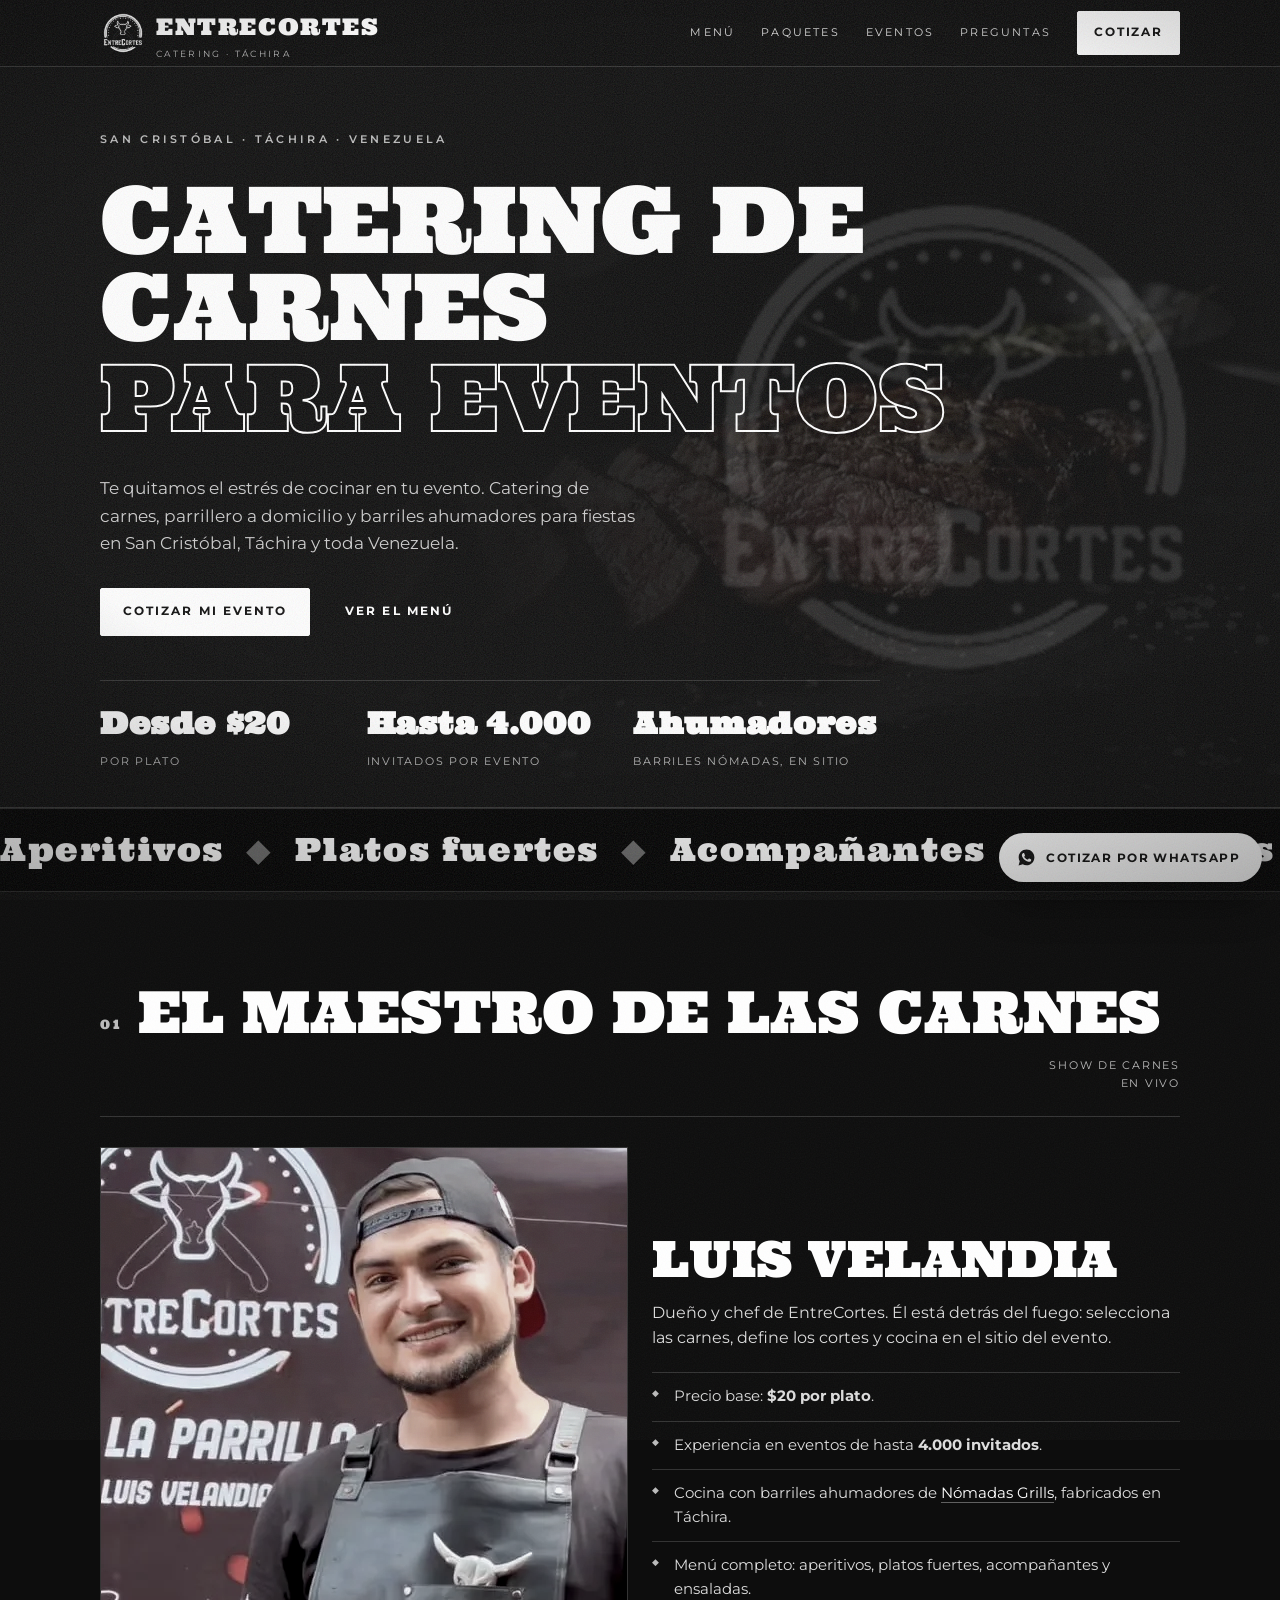
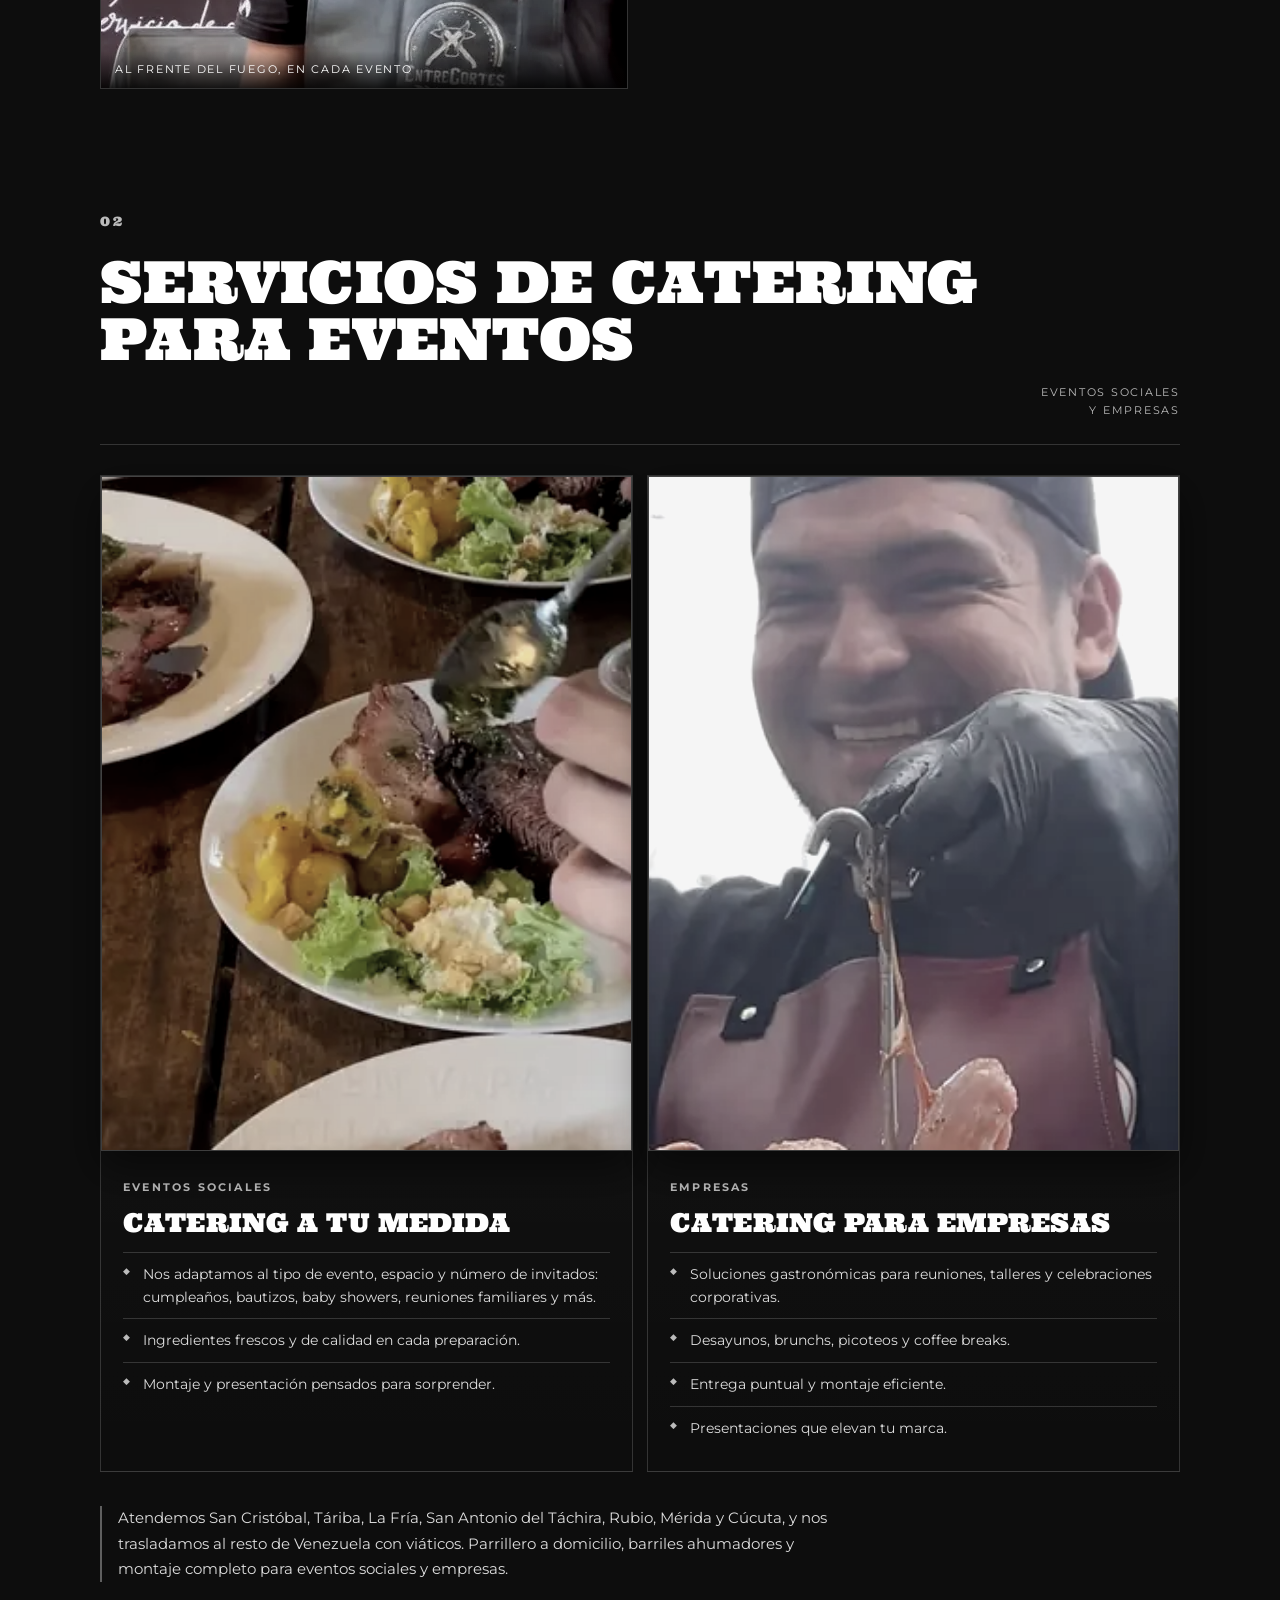
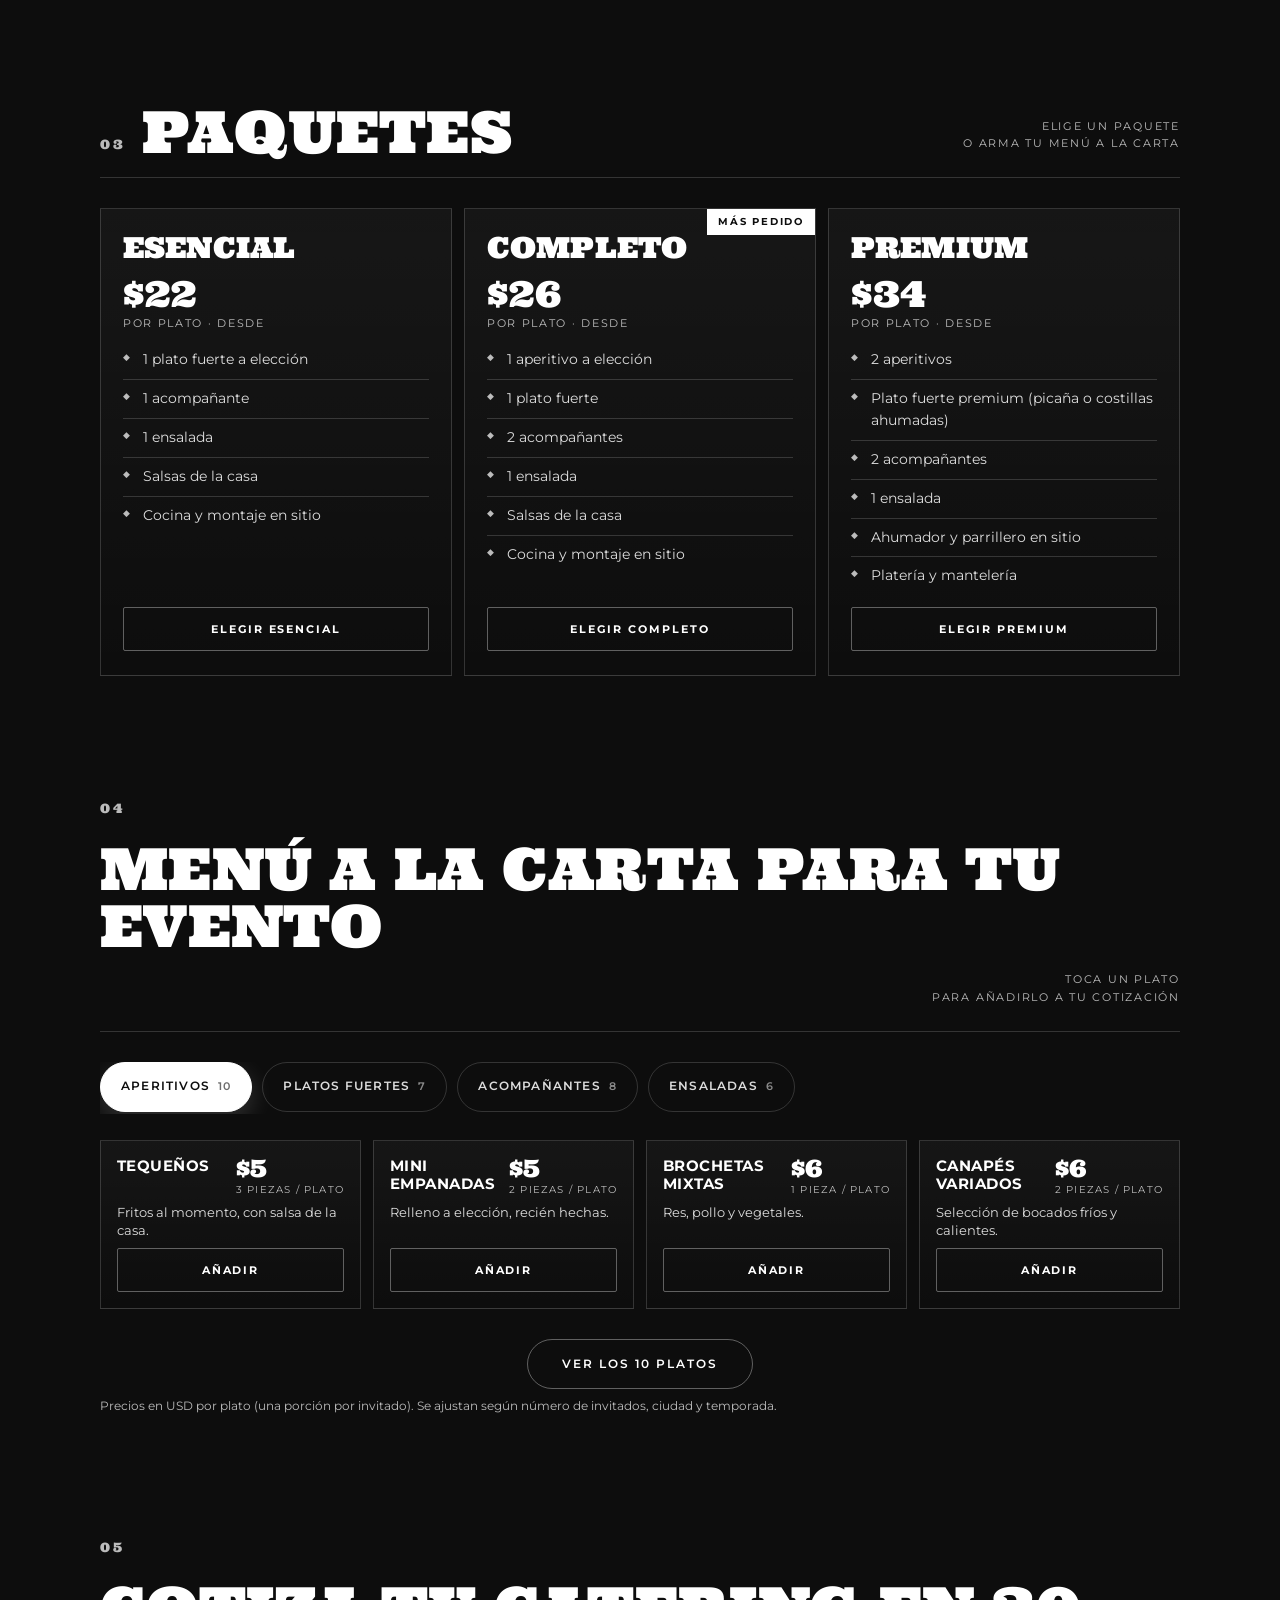
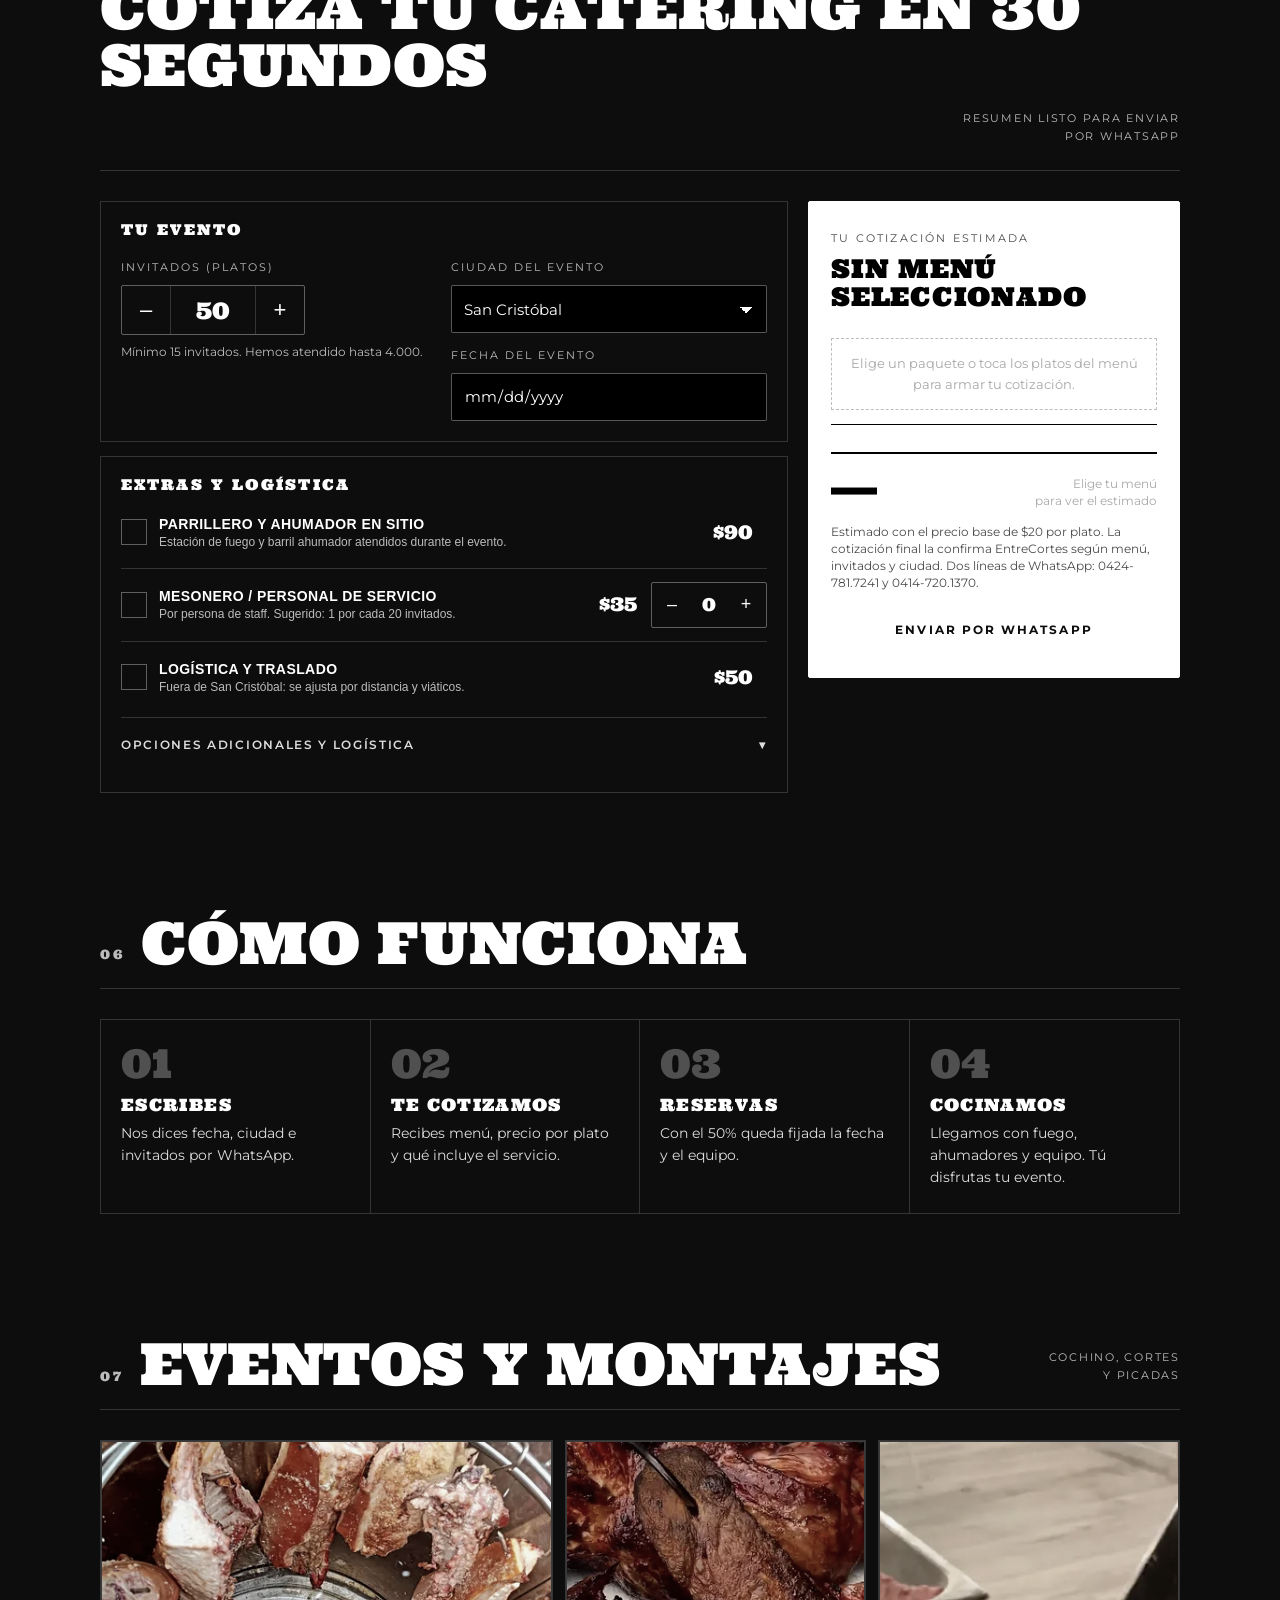
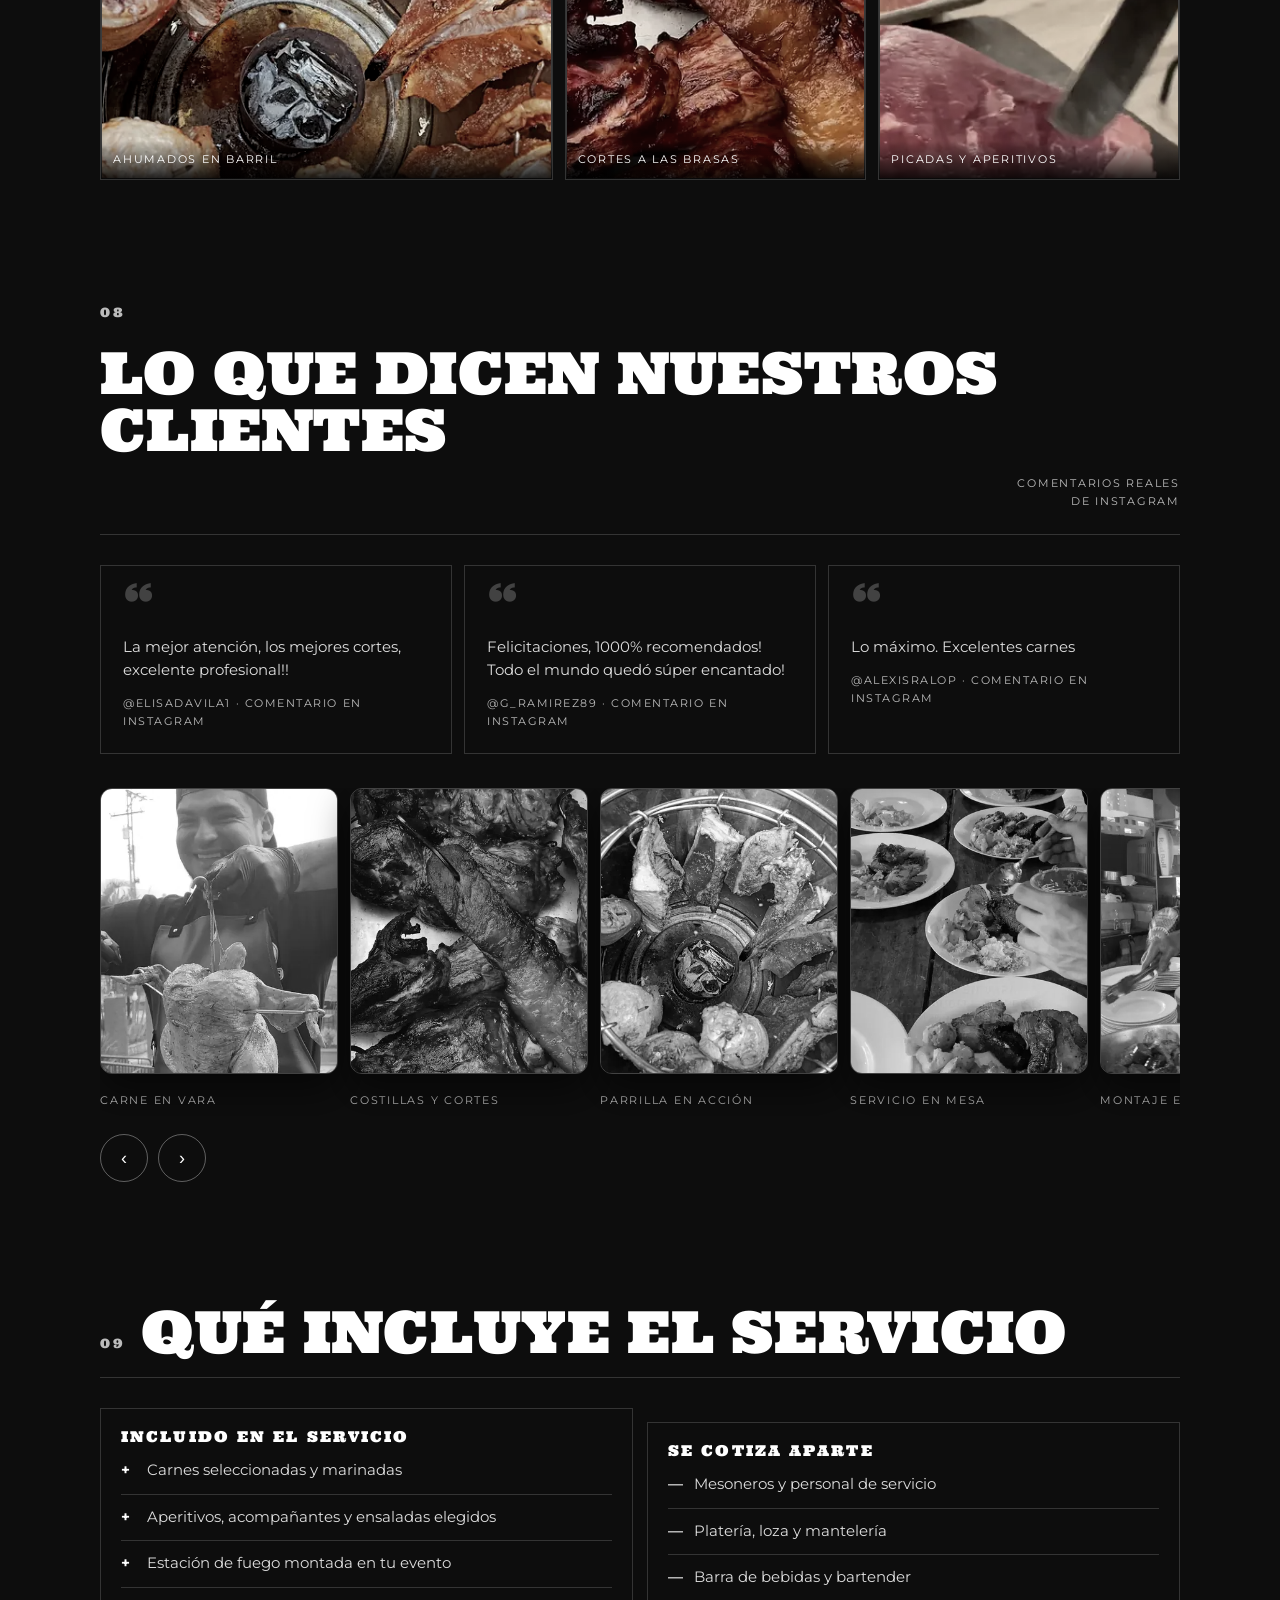
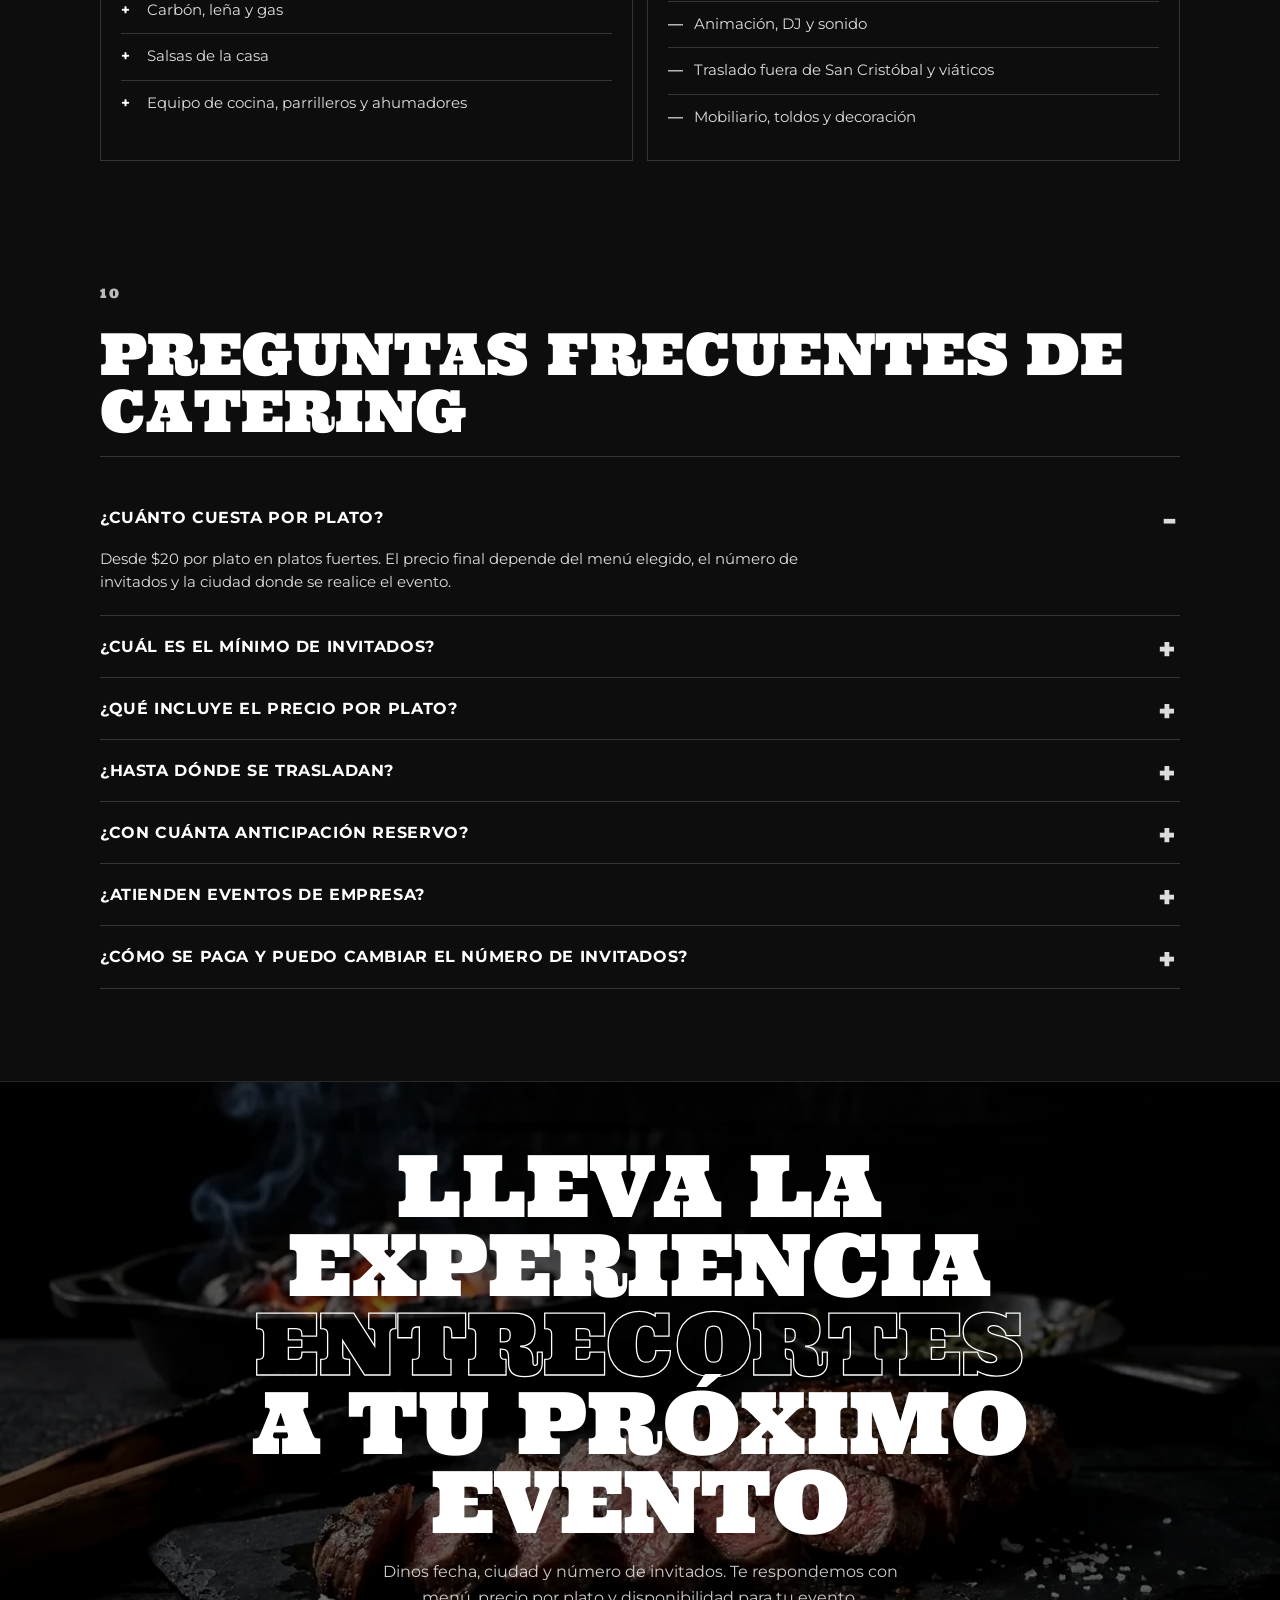
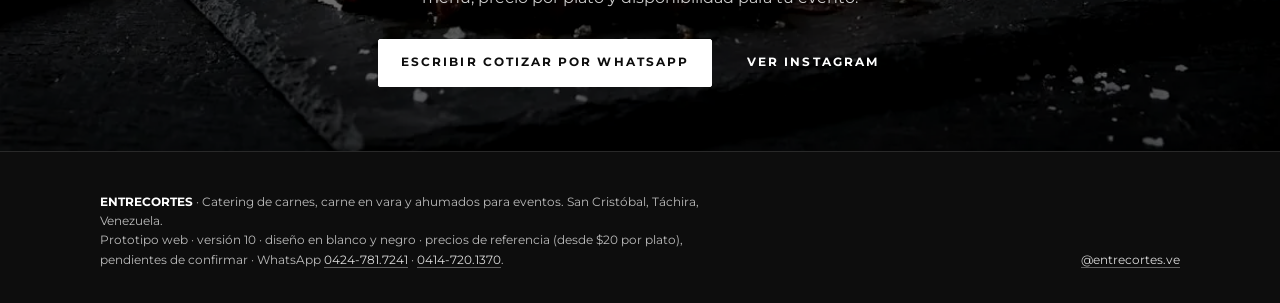
==== commit e5b06308: "Fotos en alta resolucion (archivos webp aparte, 2 tamaños), portada y franja nitidas, menu sin repet" ====
--- a/index.html
+++ b/index.html
@@ -276,7 +276,7 @@
 
 /* cta band */
 .band{position:relative;border-top:1px solid var(--line);border-bottom:1px solid var(--line);overflow:hidden;background:#000}
-.band-bg{position:absolute;inset:0;background:#000 url("[data-uri]") center/cover no-repeat;filter:contrast(1.05) saturate(.85);opacity:.42}
+.band-bg{position:absolute;inset:0;background:#000 url("img/hero.webp") center/cover no-repeat;filter:contrast(1.05) saturate(.85);opacity:.42}
 .band-in{position:relative;max-width:var(--maxw);margin:0 auto;padding:64px 20px;text-align:center}
 .band h2{font-size:clamp(34px,8vw,86px);line-height:.92;margin:0}
 .band p{color:rgba(255,255,255,.8);max-width:520px;margin:18px auto 0}
@@ -457,10 +457,10 @@
 
 <nav class="nav">
   <div class="nav-in">
-    <a class="brand" href="#top"><img loading="lazy" decoding="async" src="[data-uri]" alt="Logo de EntreCortes"><span>EntreCortes<small>Catering · Táchira</small></span></a>
+    <a class="brand" href="#top"><img loading="lazy" decoding="async" src="img/logo.webp" width="300" height="300" alt="Logo de EntreCortes"><span>EntreCortes<small>Catering · Táchira</small></span></a>
     <div class="nav-links">
       <a href="#menu">Menú</a>
-      <a href="#cotizador">Cotizador</a>
+      <a href="#paquetes">Paquetes</a>
       <a href="#eventos">Eventos</a>
       <a href="#faq">Preguntas</a>
     </div>
@@ -469,9 +469,9 @@
 </nav>
 
 <header class="hero" id="top">
-  <div class="hero-bg"><div class="hero-plx"><img class="kb" src="[data-uri]" alt="Parrillero de EntreCortes trabajando la carne al fuego" fetchpriority="high" decoding="async"></div></div>
+  <div class="hero-bg"><div class="hero-plx"><img class="kb" src="img/hero.webp" width="1150" height="627" alt="Parrillero de EntreCortes trabajando la carne al fuego" fetchpriority="high" decoding="async"></div></div>
   <div class="hero-in">
-<img loading="lazy" decoding="async" class="hero-seal" src="[data-uri]" alt="" aria-hidden="true">
+<img loading="lazy" decoding="async" class="hero-seal" src="img/logo.webp" width="300" height="300" alt="" aria-hidden="true">
     <p class="eyebrow">San Cristóbal · Táchira · Venezuela</p>
     <h1 class="h1m"><span class="ln"><i>Catering de carnes</i></span><span class="ln"><i><em>para eventos</em></i></span></h1>
     <p class="lede">Te quitamos el estrés de cocinar en tu evento. Catering de carnes, parrillero a domicilio y barriles ahumadores para fiestas en San Cristóbal, Táchira y toda Venezuela.</p>
@@ -500,7 +500,7 @@
     </div>
     <div class="chef">
       <figure>
-        <img loading="lazy" decoding="async" src="[data-uri]" alt="Luis Velandia, chef de EntreCortes, al frente del fuego">
+        <img loading="lazy" decoding="async" src="img/chef.webp" srcset="img/chef-480.webp 480w, img/chef.webp 720w" sizes="(max-width:900px) 100vw, 560px" width="720" height="540" alt="Luis Velandia, chef de EntreCortes, al frente del fuego">
         <figcaption>Al frente del fuego, en cada evento</figcaption>
       </figure>
       <div>
@@ -524,7 +524,7 @@
     </div>
     <div class="svc">
       <article class="svc-card">
-        <img loading="lazy" decoding="async" src="[data-uri]" alt="Parrillero girando carne en vara sobre el fuego">
+        <img loading="lazy" decoding="async" src="img/svc1.webp" srcset="img/svc1-480.webp 480w, img/svc1.webp 900w" sizes="(max-width:880px) 100vw, 480px" width="900" height="675" alt="Mesa servida con platos de catering en un evento">
         <div class="svc-body">
           <span class="kicker">Eventos sociales</span>
           <h3>Catering a tu medida</h3>
@@ -536,7 +536,7 @@
         </div>
       </article>
       <article class="svc-card">
-        <img loading="lazy" decoding="async" src="[data-uri]" alt="Mesa de coffee break y brunch para empresas">
+        <img loading="lazy" decoding="async" src="img/svc2.webp" srcset="img/svc2-480.webp 480w, img/svc2.webp 900w" sizes="(max-width:880px) 100vw, 480px" width="900" height="675" alt="Parrillero de EntreCortes con un pollo asado a la vara">
         <div class="svc-body">
           <span class="kicker">Empresas</span>
           <h3>Catering para empresas</h3>
@@ -665,14 +665,14 @@
     </div>
     <div class="gal">
       <figure>
-        <img loading="lazy" decoding="async" src="[data-uri]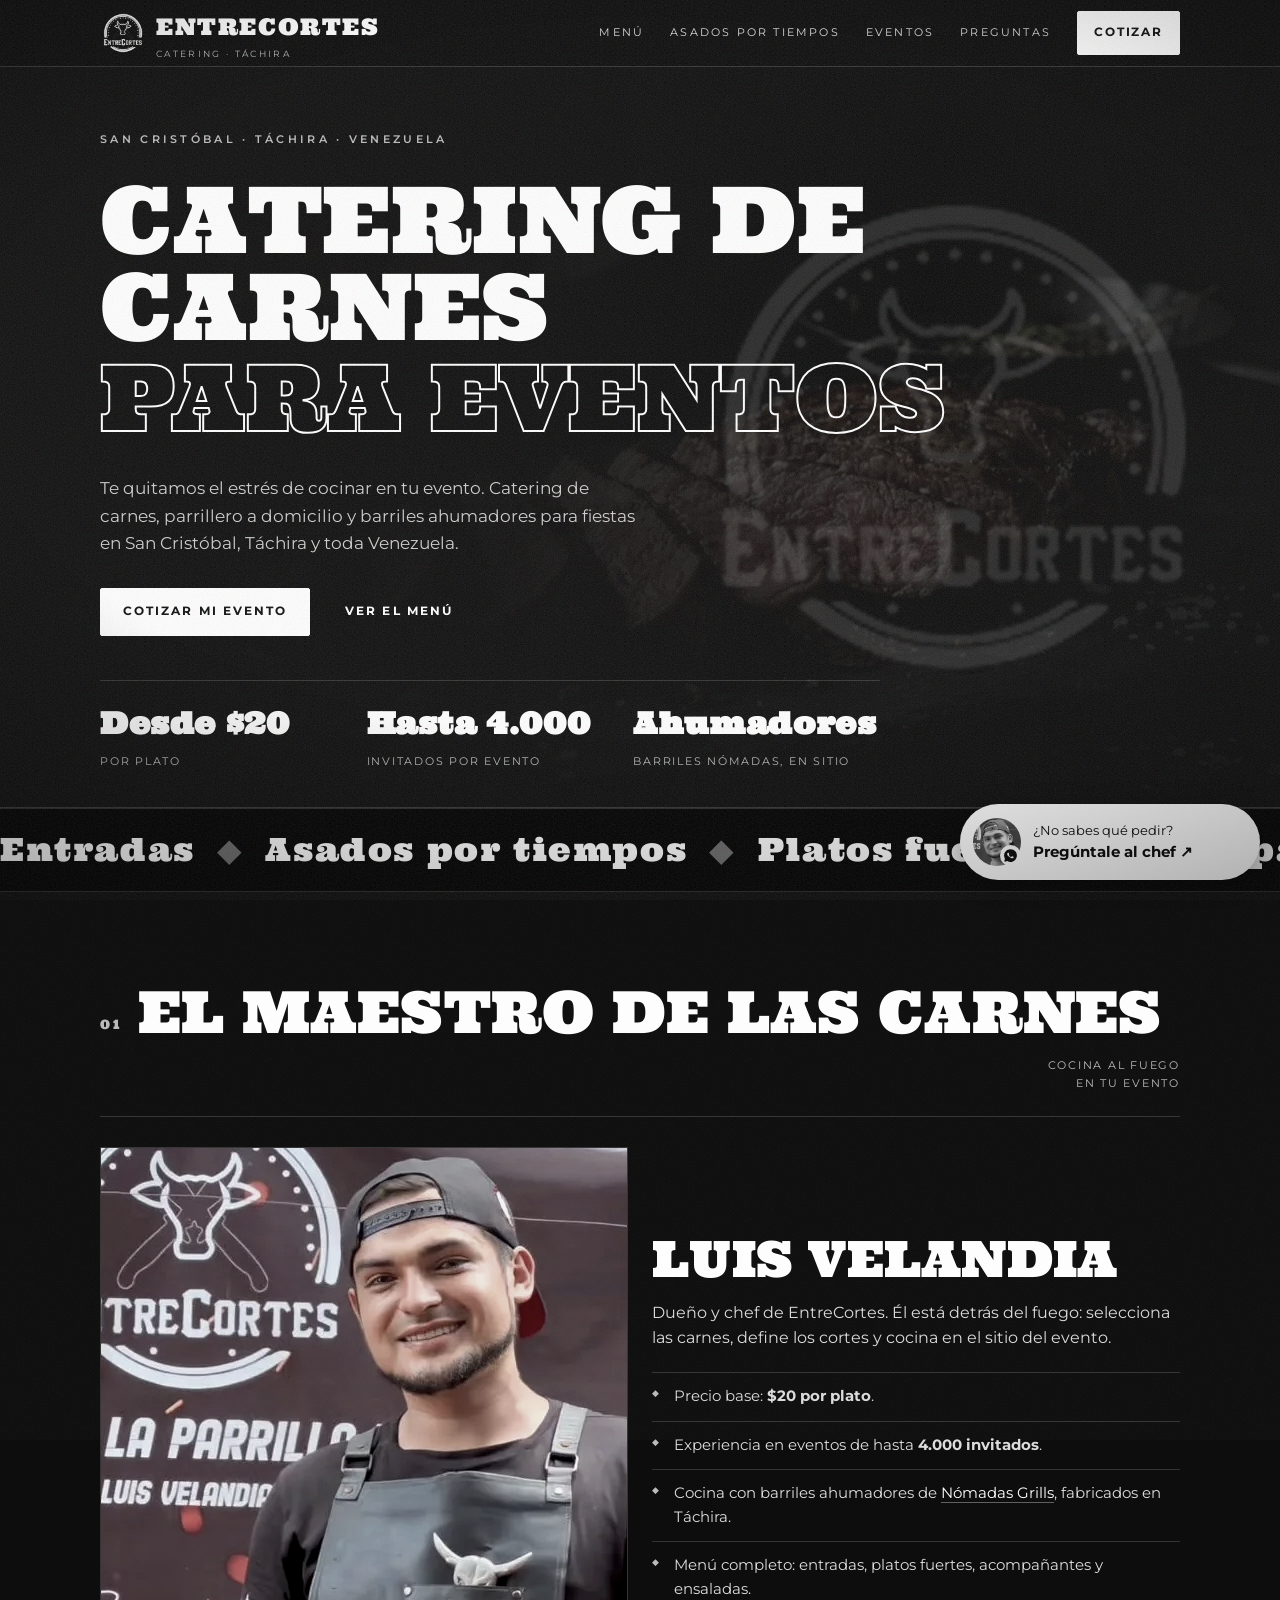
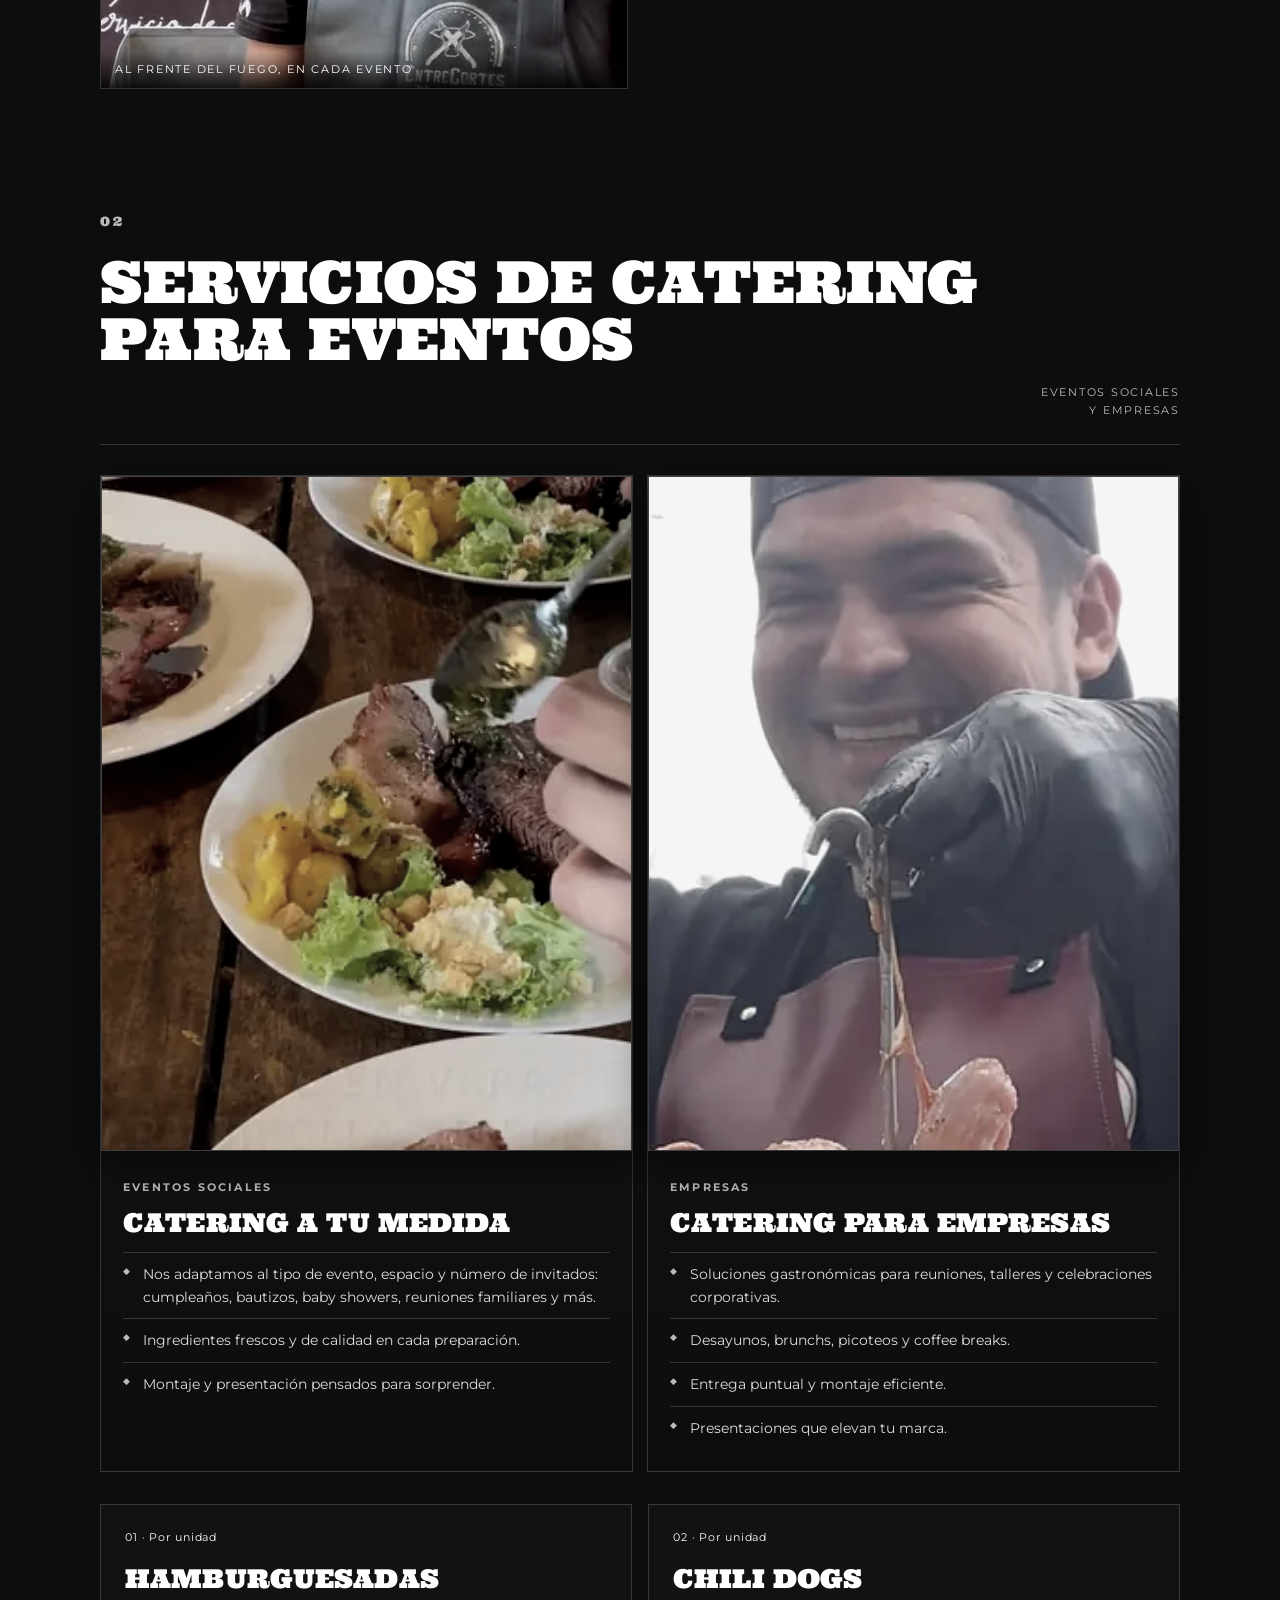
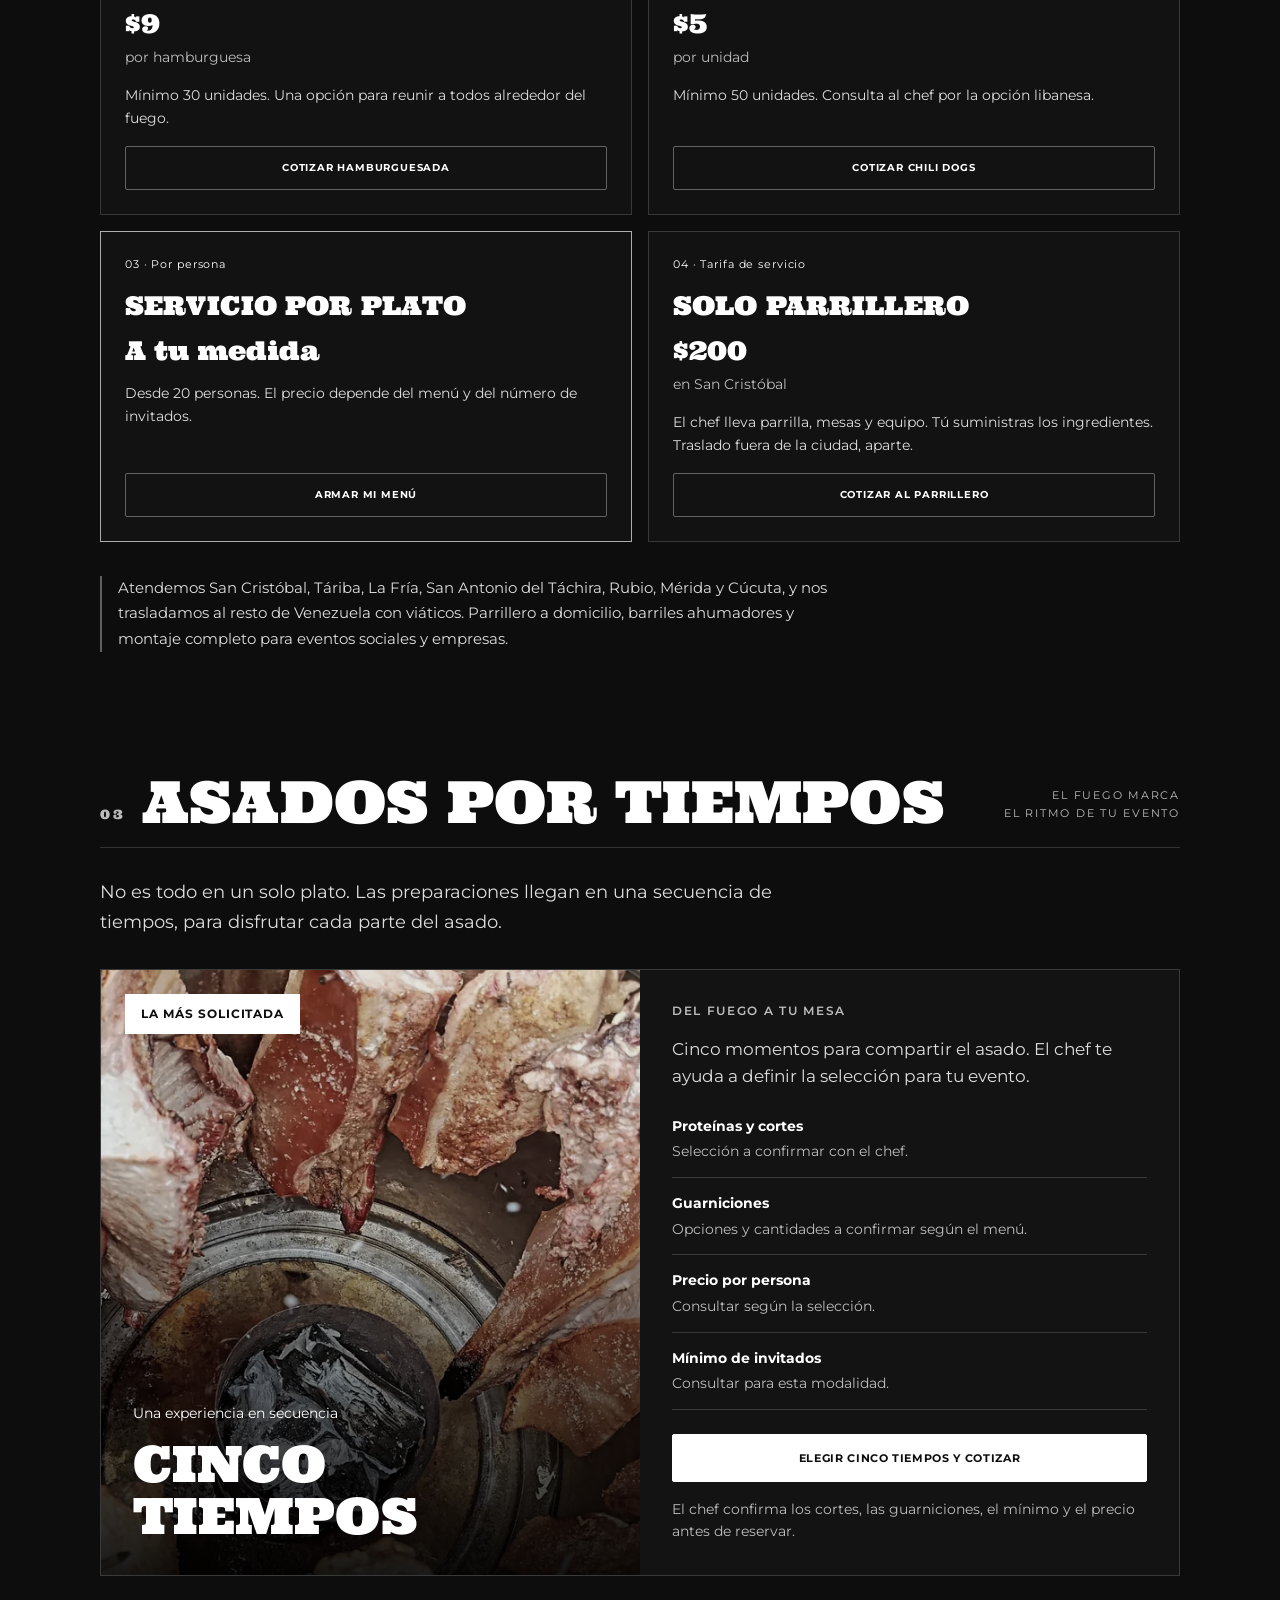
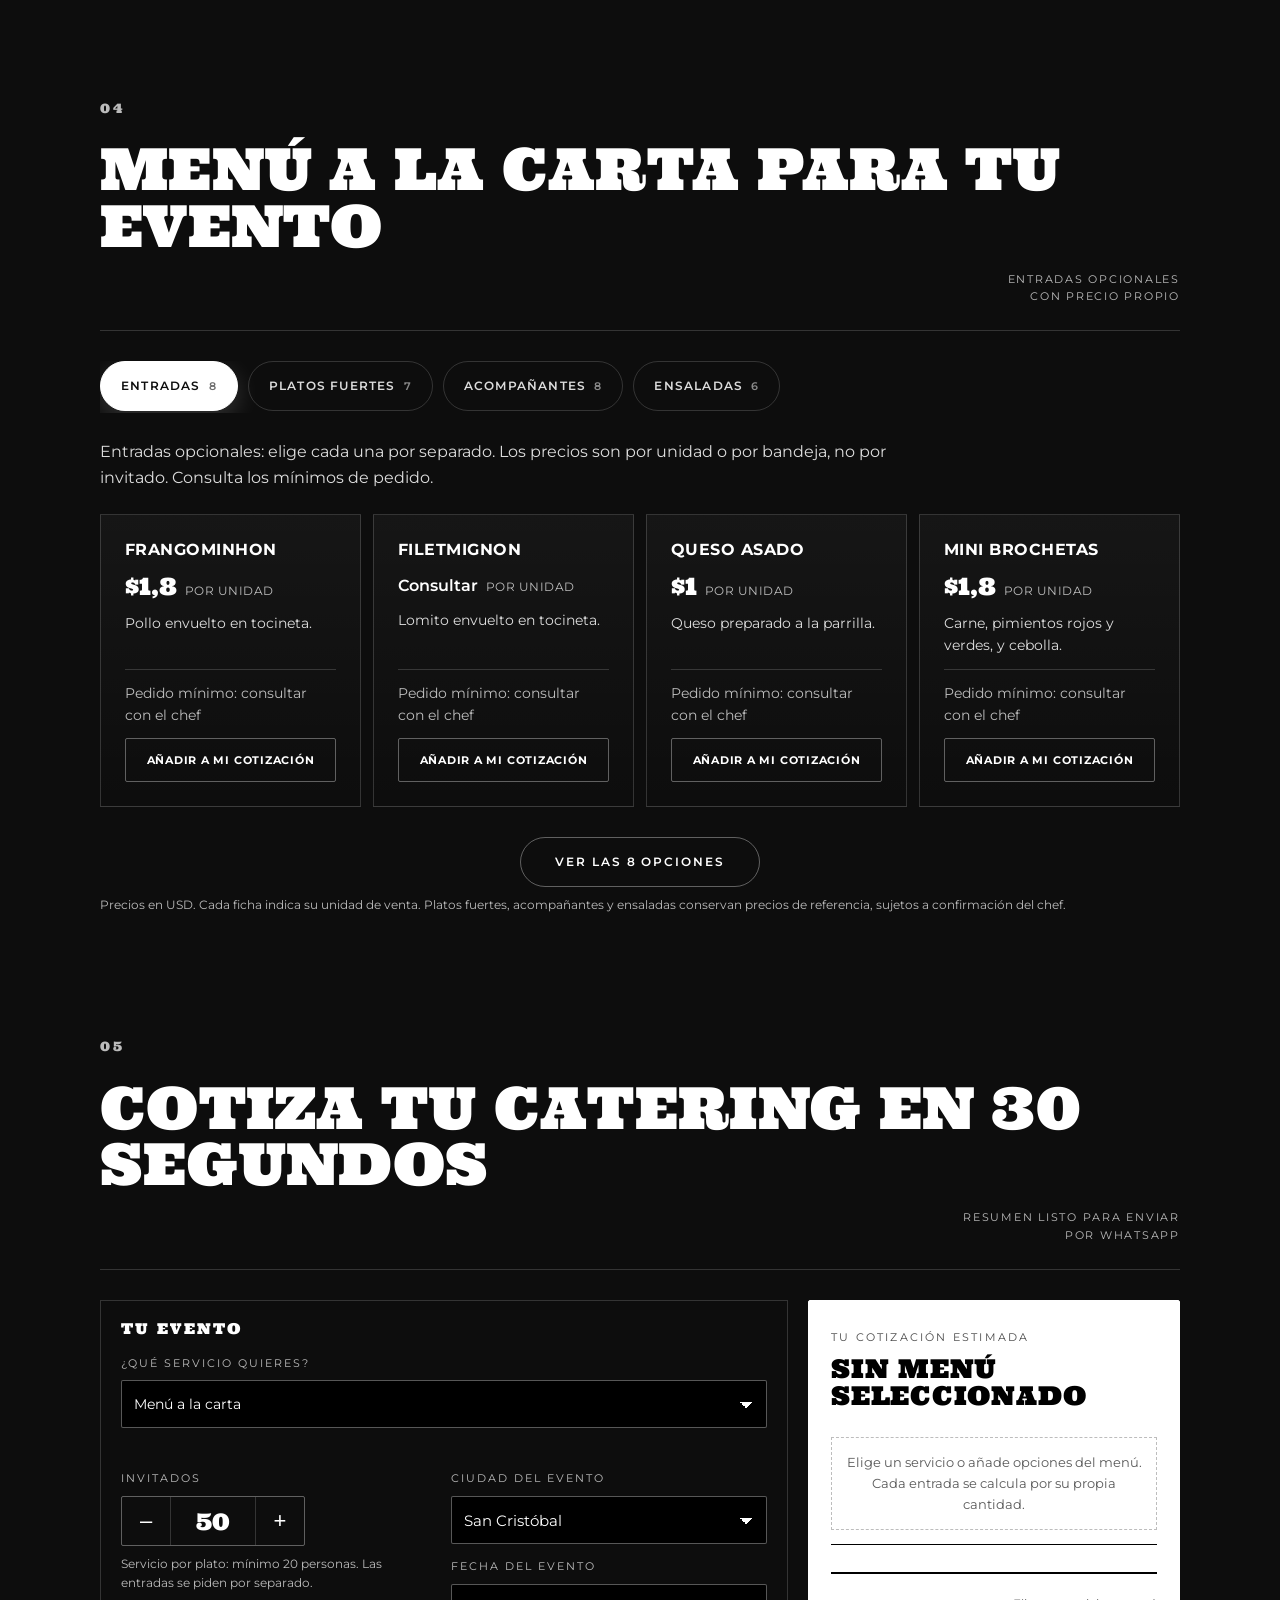
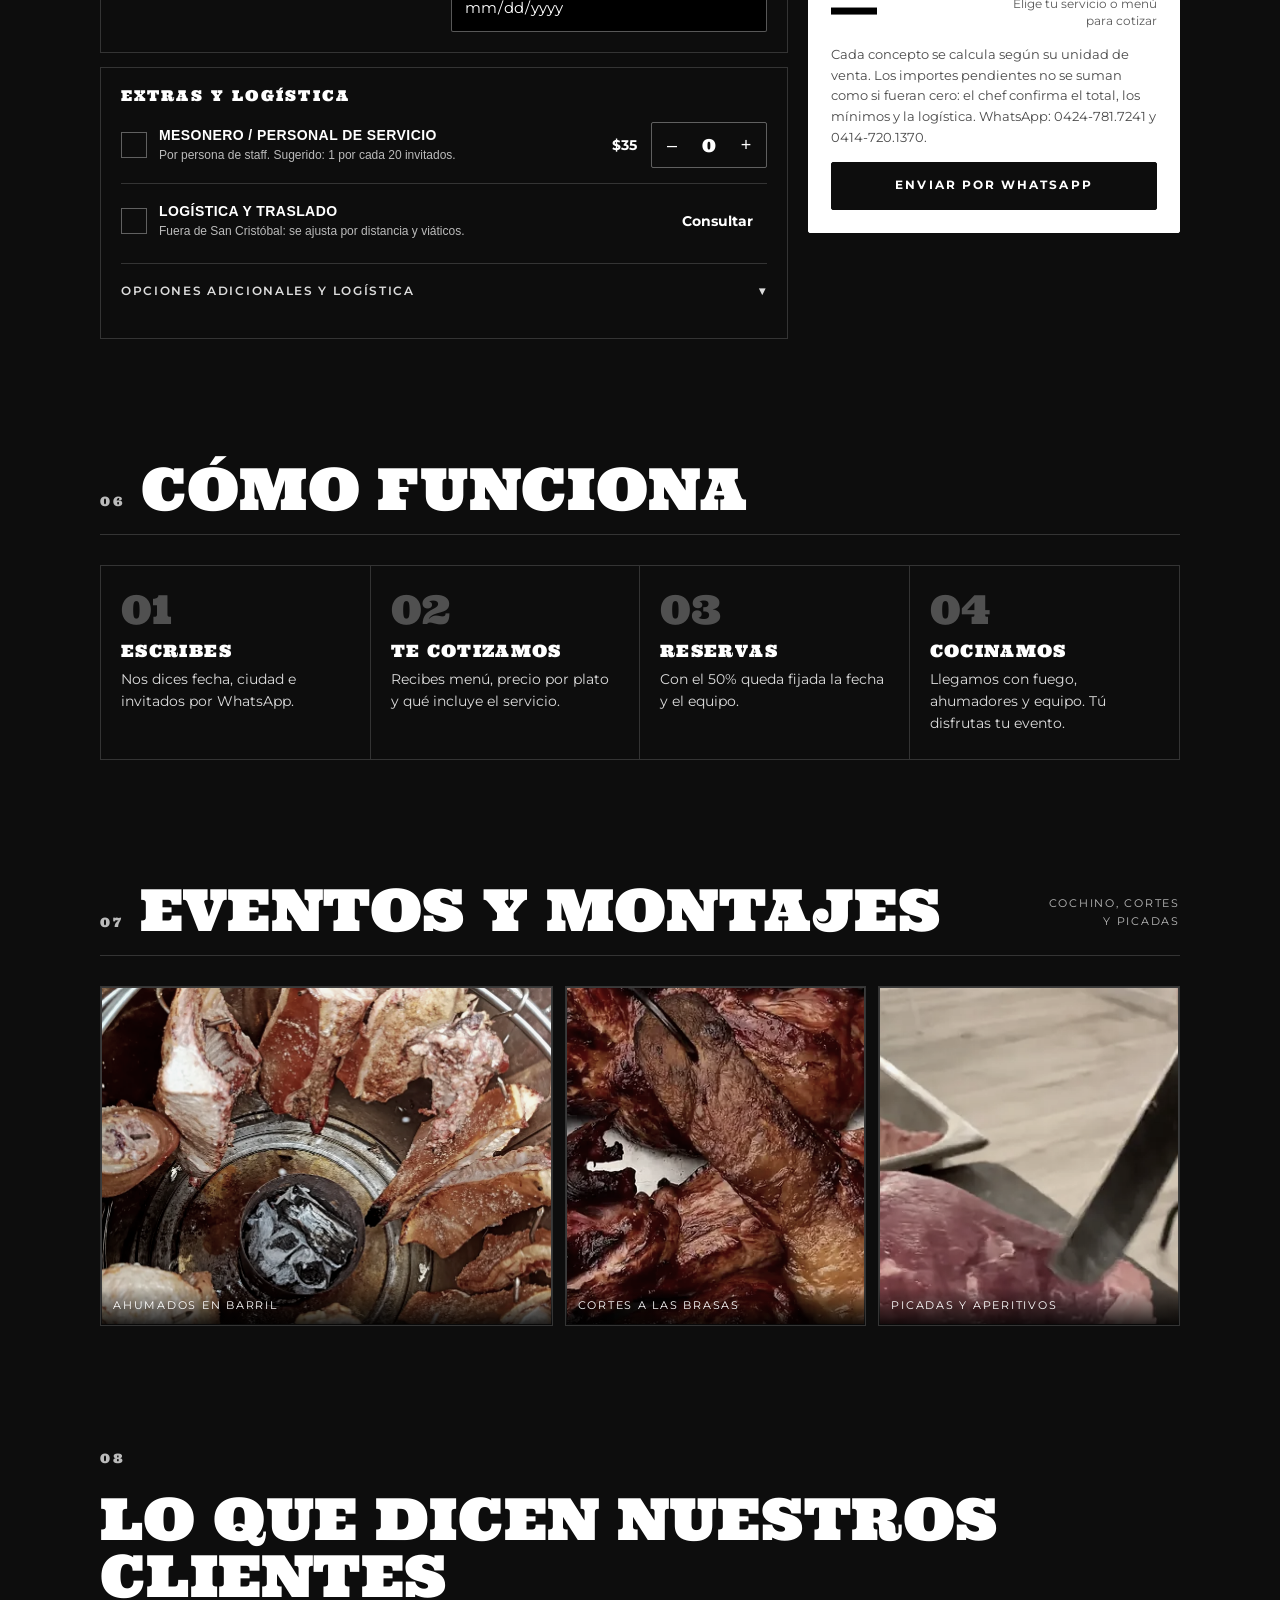
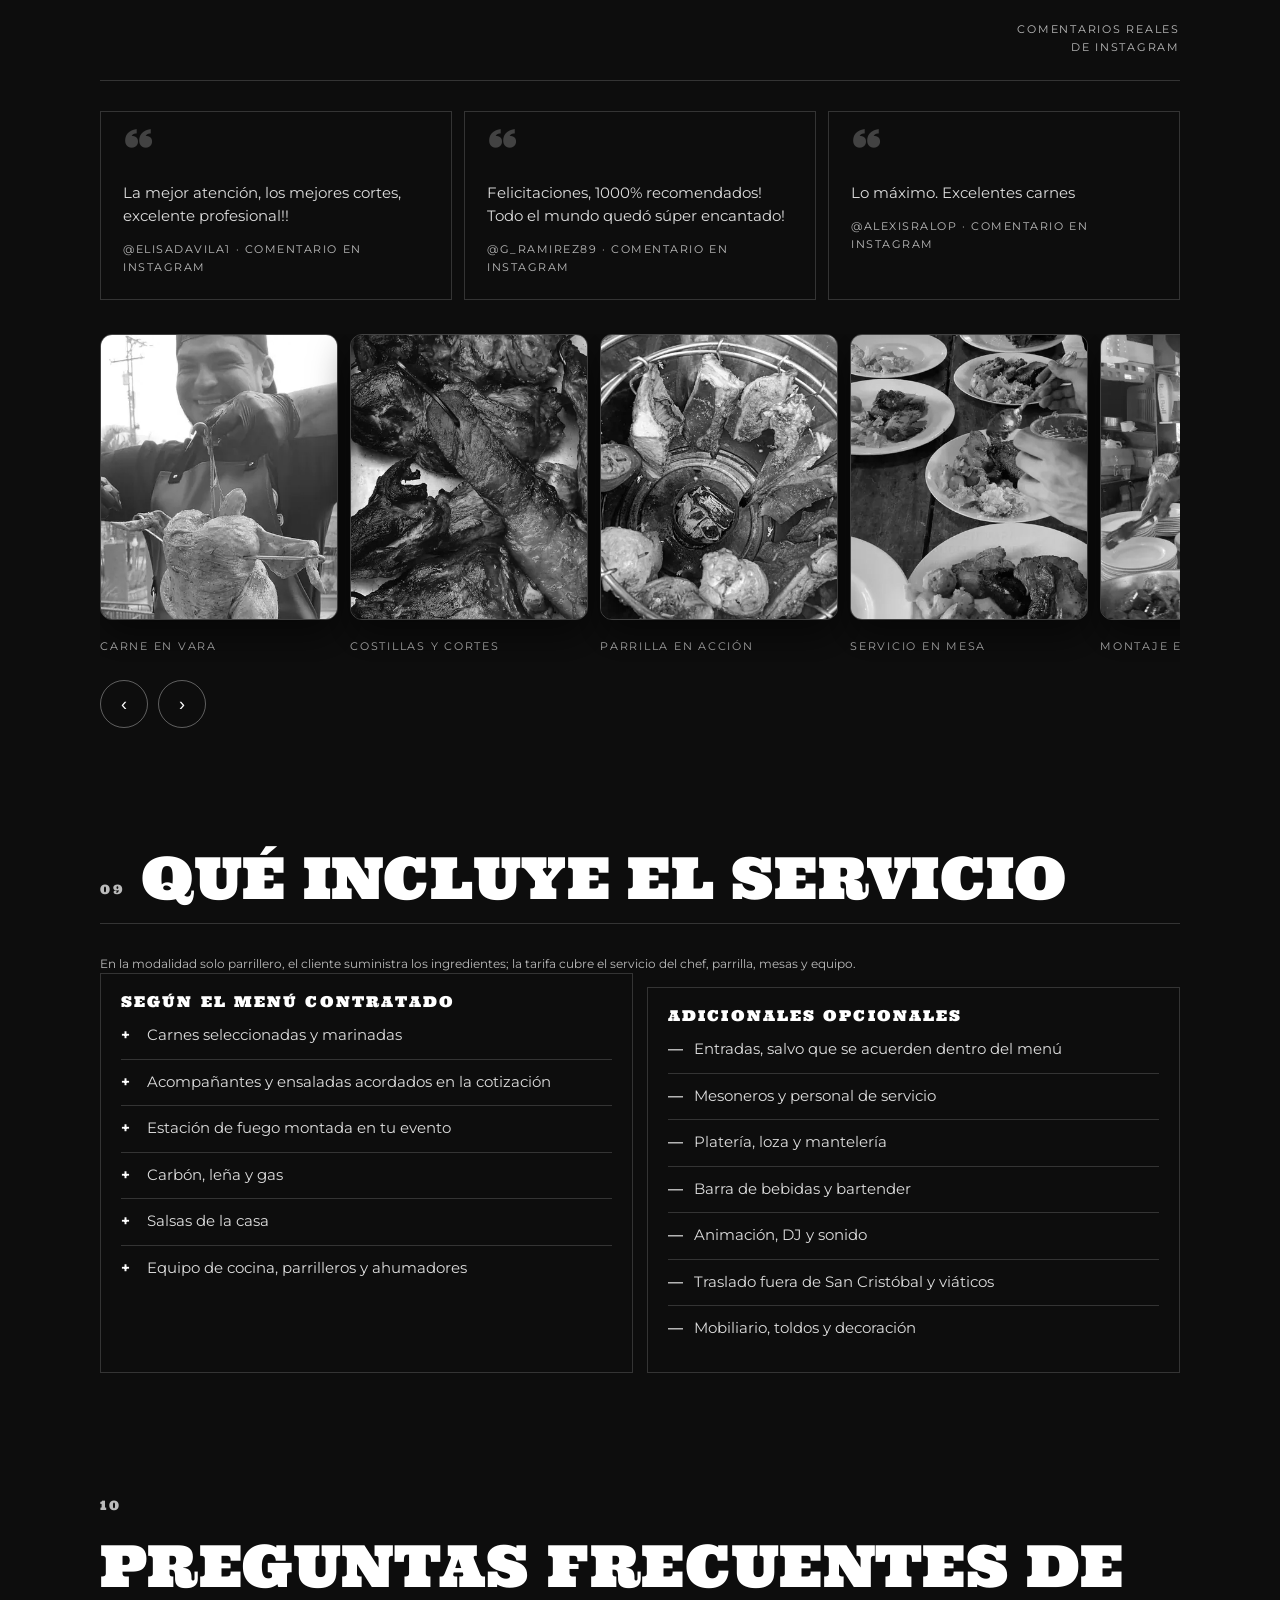
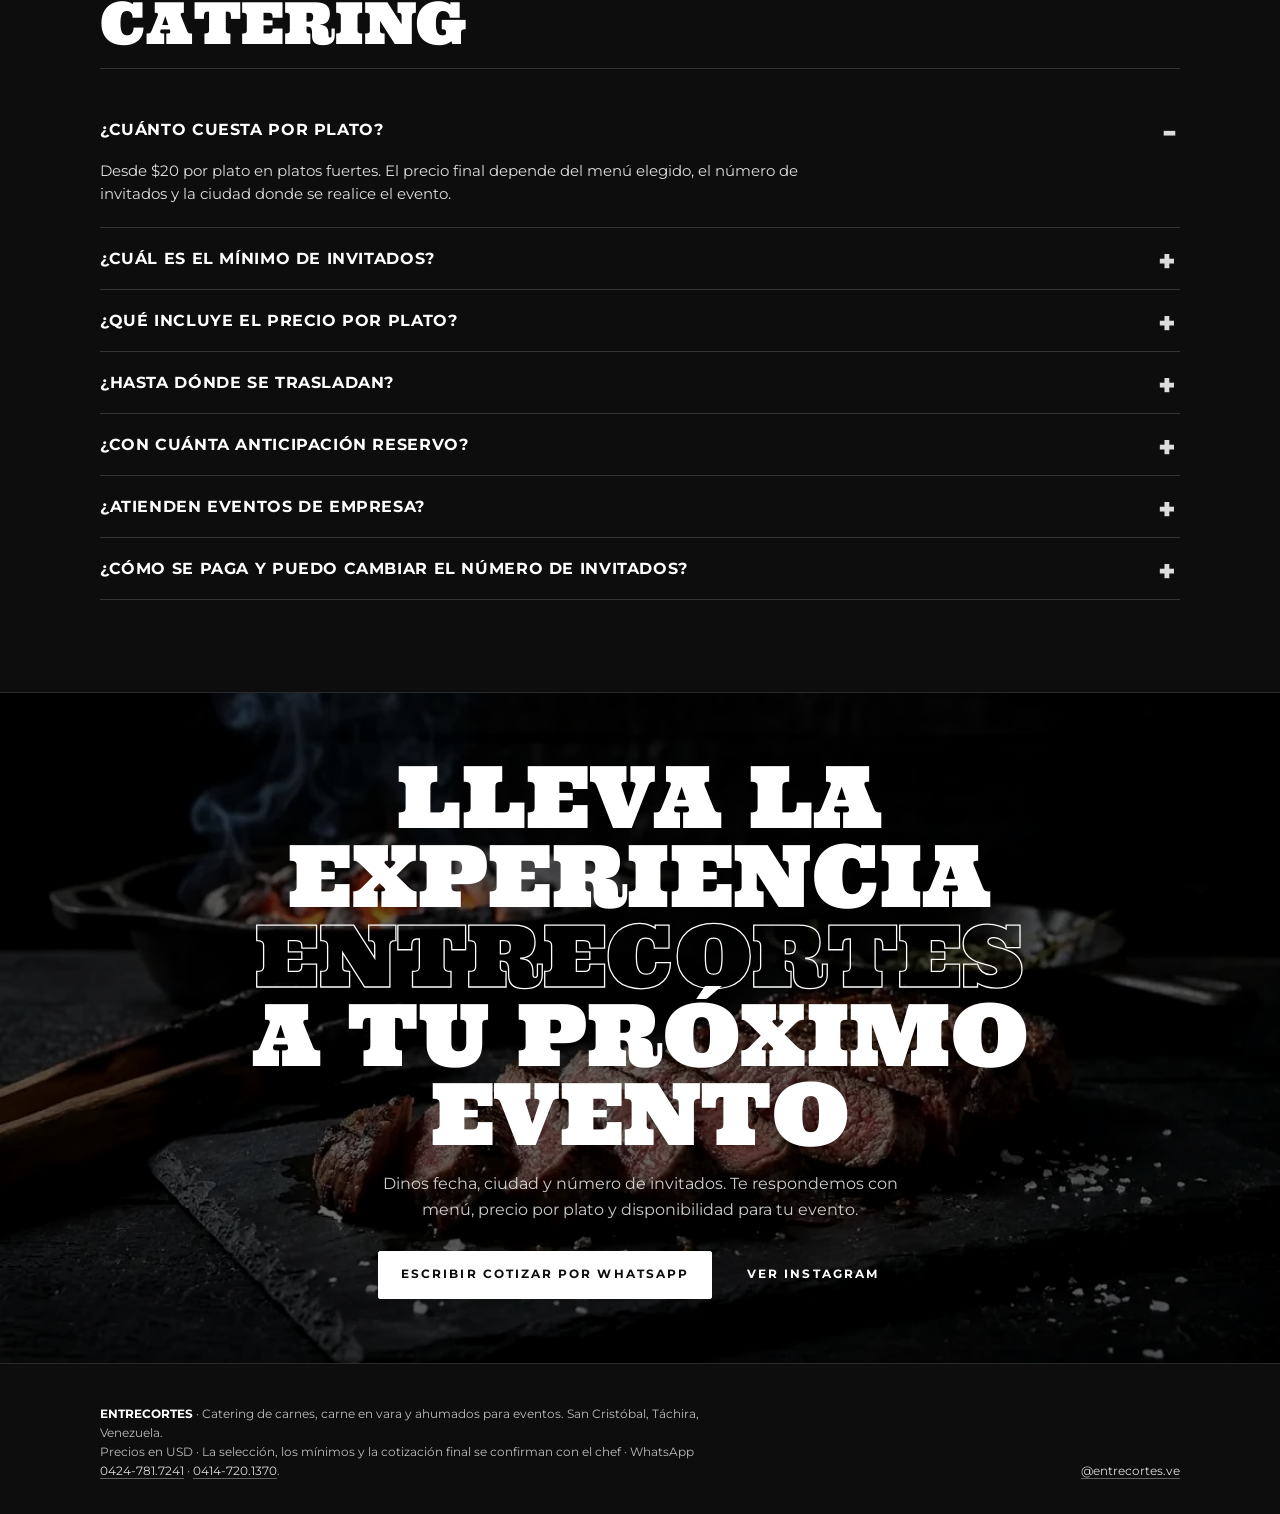
==== commit 40f20633: "Asados por tiempos, entradas por unidad, modalidades y consulta flotante al chef" ====
--- a/index.html
+++ b/index.html
@@ -449,6 +449,66 @@
 .gal figure img{cursor:zoom-in}
 @media(prefers-reduced-motion:reduce){.grain{animation:none}.hero-seal{animation:none;opacity:.12}.reveal{opacity:1;transform:none;transition:none}}
 </style>
+<style id="tiempos-entradas-chef">
+/* The established black-and-white identity stays intact. */
+.section{scroll-margin-top:88px}.legacy-anchor{display:block;scroll-margin-top:88px}
+.modalities{display:grid;grid-template-columns:repeat(2,minmax(0,1fr));gap:16px;margin-top:32px}
+.mod-card{border:1px solid var(--line);padding:24px;display:flex;flex-direction:column;gap:16px;background:rgba(255,255,255,.02)}
+.mod-card.is-on{border-color:rgba(255,255,255,.65)}
+.mod-card .kicker{font-size:11px;letter-spacing:.08em}.mod-card h3{font-size:26px;margin:0;line-height:1.2;overflow-wrap:normal}
+.mod-card p{margin:0;font-size:14px;line-height:1.65;color:var(--dim)}.mod-card p:not(.mod-price){flex:1}
+.mod-card .mod-price{font:26px/1.1 var(--display);color:#fff}.mod-price span{display:block;font:14px/1.5 var(--sans);margin-top:8px;color:var(--dim2)}
+.mod-card .item-add{font-size:10px;letter-spacing:.08em;padding:10px;line-height:1.4}
+.time-intro{font-size:18px;line-height:1.65;max-width:730px;margin:0 0 32px;color:var(--dim)}
+.time-feature{display:grid;grid-template-columns:1fr 1fr;border:1px solid var(--line);background:rgba(255,255,255,.025)}
+.time-visual{position:relative;min-height:560px;overflow:hidden}.time-visual::after{content:"";position:absolute;inset:0;background:linear-gradient(180deg,rgba(0,0,0,.10) 35%,rgba(0,0,0,.88) 100%);pointer-events:none}
+.time-visual img{width:100%;height:100%;position:absolute;inset:0;object-fit:cover;filter:saturate(.55)}
+.time-badge{position:absolute;top:24px;left:24px;z-index:1;background:#fff;color:#0D0D0D;padding:12px 16px;font:700 12px/1.3 var(--sans);letter-spacing:.08em;text-transform:uppercase}
+.time-caption{position:absolute;bottom:32px;left:32px;right:24px;z-index:1}.time-caption>span{font-size:14px;line-height:1.5}.time-caption h3{font-size:clamp(34px,4vw,50px);line-height:1.05;margin:12px 0 0}
+.time-detail{padding:32px;display:flex;flex-direction:column;justify-content:center}.time-detail .eyebrow{font-size:12px;line-height:1.5;letter-spacing:.14em;margin:0 0 16px}
+.time-lede{margin:0;font-size:17px;line-height:1.6;color:var(--dim)}
+.time-specs{margin:24px 0}.time-specs>div{padding:14px 0;border-bottom:1px solid var(--line)}.time-specs>div:first-child{padding-top:0}
+.time-specs dt{font-size:14px;font-weight:700;margin-bottom:4px}.time-specs dd{margin:0;color:var(--dim2);font-size:14px;line-height:1.55}
+.time-detail .btn{width:100%;font-size:11px;letter-spacing:.06em;line-height:1.5;padding:12px 16px;white-space:normal}
+.time-detail .hint{font-size:14px;line-height:1.6;margin:16px 0 0}
+.entry-note{max-width:800px;margin:0 0 24px;font-size:16px;line-height:1.6;color:var(--dim)}.entry-note[hidden]{display:none}
+.item{padding:24px;gap:12px}.item-name{font-size:16px;line-height:1.35}.item p{font-size:14px;line-height:1.6}
+.item-price small{font-size:12px;line-height:1.4;letter-spacing:.04em;max-width:140px;white-space:normal}.item-price .price-consult{font:600 16px/1.4 var(--sans)}
+.item .entry-min{font-size:14px;color:var(--dim2);flex:0;border-top:1px solid var(--line);padding-top:12px}
+.item-add{font-size:11px;letter-spacing:.07em;line-height:1.4;padding:10px 12px}.entry-quantity{display:flex;align-items:center;justify-content:space-between;gap:12px}
+.entry-quantity label{font-size:14px;line-height:1.5}.entry-quantity input{width:90px;min-height:44px;background:#161616;border:1px solid var(--line-2);color:#fff;font:16px var(--sans);padding:8px 12px;border-radius:0}
+.mode-field{margin-bottom:24px}.pending-price,.pending-min{font-size:14px;line-height:1.6;color:var(--dim);padding:16px 0;border-top:1px solid var(--line);margin:8px 0 0}
+.sum-line>span:last-child{flex:0 0 auto;font-size:14px;max-width:110px;text-align:right}.sum-line em{font-size:13px;line-height:1.6}.summary .note{font-size:13px;line-height:1.6}
+#service-mode{width:100%;font-size:14px}.xprice{font-size:14px}.xdesc{font-size:13px;line-height:1.5}.hint{line-height:1.6}
+.chef-float{z-index:80;right:20px;bottom:20px;max-width:calc(100vw - 32px);width:300px;min-height:76px;gap:12px;padding:12px 18px 12px 12px;text-transform:none;letter-spacing:0;background:#fff;color:#0D0D0D;border:1px solid rgba(255,255,255,.65);box-shadow:0 4px 24px rgba(0,0,0,.28);border-radius:999px}
+.chef-float::after{display:none}.chef-float .wlab{display:block}.chef-float .wlab>span{display:block;font:500 13px/1.5 var(--sans)}.chef-float strong{display:block;font:700 15px/1.5 var(--sans)}
+.chef-avatar{position:relative;flex:0 0 48px;width:48px;height:48px}.chef-avatar img{width:48px;height:48px;object-fit:cover;object-position:50% 38%;border-radius:50%;filter:grayscale(1)}
+.chef-float .chef-avatar svg{position:absolute;right:0;bottom:0;width:21px;height:21px;border:2px solid white;border-radius:50%;background:#fff;color:#0D0D0D}
+.chef-float:focus-visible{outline:2px solid white;outline-offset:5px}.chef-float:hover{transform:translateY(-2px);box-shadow:0 8px 32px rgba(0,0,0,.35)}
+@media(max-width:1050px){.modalities{grid-template-columns:repeat(2,minmax(0,1fr))}.nav-links{gap:16px}.nav-links a{font-size:10px;letter-spacing:.10em}}
+@media(max-width:880px){.time-feature{grid-template-columns:1fr}.time-visual{min-height:360px}.time-detail{padding:24px}.chef-float{width:280px;min-height:72px;height:auto;padding:10px 16px 10px 10px;justify-content:flex-start}.chef-float .wlab{display:block}.chef-float .chef-avatar svg{width:21px;height:21px}}
+@media(max-width:760px){
+ body{padding-bottom:160px}.mbar{height:152px;padding:86px 16px 16px;align-items:center;background:#0D0D0D;z-index:78}
+ .chef-float{bottom:78px;right:16px;width:calc(100% - 32px);max-width:420px;min-height:64px;height:64px;padding:8px 16px;gap:12px;border-radius:32px;z-index:80}
+ .chef-float .wlab>span{font-size:13px}.chef-float strong{font-size:15px}.chef-avatar,.chef-avatar img{width:44px;height:44px;flex-basis:44px}
+ .modalities{gap:12px}.mod-card{padding:20px}.time-intro{font-size:16px}.time-caption{left:24px;bottom:24px}.time-visual{min-height:320px}
+ .tabs{gap:8px}.tab{font-size:11px;letter-spacing:.04em;padding:14px 12px}.item-top{gap:12px}.item{padding:20px}.item-price{font-size:22px}.item-price small{max-width:105px}
+ .entry-note{font-size:15px}.time-badge{top:20px;left:20px}.sum-line>span:last-child{font-size:13px}.summary .big{font-size:42px}
+}
+@media(max-width:480px){.modalities{grid-template-columns:1fr}.mod-card h3{font-size:clamp(19px,6vw,26px)}.mod-card .item-add{font-size:11px}.time-caption h3{font-size:34px}.time-detail .btn{font-size:10px}.item-top{flex-wrap:wrap}.item-price small{text-align:left;max-width:none}.item-price{display:flex;align-items:baseline;gap:8px}.item-price small{margin-top:0}.item-name{flex:0 0 100%}}
+@media(prefers-reduced-motion:reduce){.chef-float{transition:none}.chef-float:hover{transform:none}}
+
+
+/* Legible white summary and roomy logistics controls. */
+.summary .pending-price,.summary .pending-min{color:#444;border-color:#ccc}
+.summary .sum-empty,.summary .per,.summary .sum-line em,.summary .sum-key em{color:#595959}
+.summary .btn{background:#0D0D0D;color:#fff;border-color:#0D0D0D}.summary .btn:hover{background:#333}.summary .btn:focus-visible{outline-color:#0D0D0D}
+.xrow{grid-template-columns:minmax(0,1fr) auto auto}.xrow .xprice{font:700 14px/1.5 var(--sans)}
+.xrow .xmain{min-width:0}.summary .sum-line>span:first-child{min-width:0;overflow-wrap:anywhere}
+@media(max-width:680px){.modalities{grid-template-columns:1fr}.xrow{grid-template-columns:1fr auto;gap:12px}.xrow .xmain{grid-column:1/-1}.xrow .xprice{justify-self:start}.xrow .xqty{grid-column:2}.xrow .xqty button{width:44px}}
+
+.item-top{flex-wrap:wrap}.item-name{flex:0 0 100%}.item-price{display:flex;align-items:baseline;gap:8px;flex-wrap:wrap}.item-price small{text-align:left;margin-top:0;max-width:none}
+</style>
 </head>
 <body>
 <div class="grain" aria-hidden="true"></div>
@@ -460,7 +520,7 @@
     <a class="brand" href="#top"><img loading="lazy" decoding="async" src="img/logo.webp" width="300" height="300" alt="Logo de EntreCortes"><span>EntreCortes<small>Catering · Táchira</small></span></a>
     <div class="nav-links">
       <a href="#menu">Menú</a>
-      <a href="#paquetes">Paquetes</a>
+      <a href="#tiempos">Asados por tiempos</a>
       <a href="#eventos">Eventos</a>
       <a href="#faq">Preguntas</a>
     </div>
@@ -496,7 +556,7 @@
     <div class="sec-head">
       <span class="num">01</span>
       <h2>El maestro de las carnes</h2>
-      <span class="note">Show de carnes<br>en vivo</span>
+      <span class="note">Cocina al fuego<br>en tu evento</span>
     </div>
     <div class="chef">
       <figure>
@@ -510,7 +570,7 @@
           <li>Precio base: <b>$20 por plato</b>.</li>
           <li>Experiencia en eventos de hasta <b>4.000 invitados</b>.</li>
           <li>Cocina con barriles ahumadores de <a href="https://www.instagram.com/ahumadores.nomadas/" target="_blank" rel="noopener">Nómadas Grills</a>, fabricados en Táchira.</li>
-          <li>Menú completo: aperitivos, platos fuertes, acompañantes y ensaladas.</li>
+          <li>Menú completo: entradas, platos fuertes, acompañantes y ensaladas.</li>
         </ul>
       </div>
     </div>
@@ -549,28 +609,40 @@
         </div>
       </article>
     </div>
+
+    <div class="modalities" aria-label="Modalidades de servicio">
+      <article class="mod-card"><span class="kicker">01 · Por unidad</span><h3>Hamburguesadas</h3><p class="mod-price">$9 <span>por hamburguesa</span></p><p>Mínimo 30 unidades. Una opción para reunir a todos alrededor del fuego.</p><button class="item-add" data-mode="hamburguesas">Cotizar hamburguesada</button></article>
+      <article class="mod-card"><span class="kicker">02 · Por unidad</span><h3>Chili dogs</h3><p class="mod-price">$5 <span>por unidad</span></p><p>Mínimo 50 unidades. Consulta al chef por la opción libanesa.</p><button class="item-add" data-mode="chili">Cotizar chili dogs</button></article>
+      <article class="mod-card"><span class="kicker">03 · Por persona</span><h3>Servicio por plato</h3><p class="mod-price">A tu medida</p><p>Desde 20 personas. El precio depende del menú y del número de invitados.</p><button class="item-add" data-mode="carta">Armar mi menú</button></article>
+      <article class="mod-card"><span class="kicker">04 · Tarifa de servicio</span><h3>Solo parrillero</h3><p class="mod-price">$200 <span>en San Cristóbal</span></p><p>El chef lleva parrilla, mesas y equipo. Tú suministras los ingredientes. Traslado fuera de la ciudad, aparte.</p><button class="item-add" data-mode="parrillero">Cotizar al parrillero</button></article>
+    </div>
     <p class="zones">Atendemos San Cristóbal, Táriba, La Fría, San Antonio del Táchira, Rubio, Mérida y Cúcuta, y nos trasladamos al resto de Venezuela con viáticos. Parrillero a domicilio, barriles ahumadores y montaje completo para eventos sociales y empresas.</p>
   </section>
 
-  <section class="section" id="paquetes" style="padding-top:30px">
-    <div class="sec-head">
-      <span class="num">03</span>
-      <h2>Paquetes</h2>
-      <span class="note">Elige un paquete<br>o arma tu menú a la carta</span>
-    </div>
-    <div class="pkgs" id="pkgs"></div>
+  <section class="section" id="tiempos" style="padding-top:30px">
+    <span id="paquetes" class="legacy-anchor" aria-hidden="true"></span>
+    <div class="sec-head"><span class="num">03</span><h2>Asados por tiempos</h2><span class="note">El fuego marca<br>el ritmo de tu evento</span></div>
+    <p class="time-intro">No es todo en un solo plato. Las preparaciones llegan en una secuencia de tiempos, para disfrutar cada parte del asado.</p>
+    <article class="time-feature">
+      <div class="time-visual"><img src="img/svc3.webp" srcset="img/svc3-480.webp 480w, img/svc3.webp 900w" sizes="(max-width:880px) 100vw, 560px" width="900" height="675" alt="Carnes de EntreCortes preparadas al fuego" loading="lazy"><span class="time-badge">La más solicitada</span><div class="time-caption"><span>Una experiencia en secuencia</span><h3>Cinco tiempos</h3></div></div>
+      <div class="time-detail"><p class="eyebrow">Del fuego a tu mesa</p><p class="time-lede">Cinco momentos para compartir el asado. El chef te ayuda a definir la selección para tu evento.</p>
+        <dl class="time-specs"><div><dt>Proteínas y cortes</dt><dd>Selección a confirmar con el chef.</dd></div><div><dt>Guarniciones</dt><dd>Opciones y cantidades a confirmar según el menú.</dd></div><div><dt>Precio por persona</dt><dd>Consultar según la selección.</dd></div><div><dt>Mínimo de invitados</dt><dd>Consultar para esta modalidad.</dd></div></dl>
+        <button class="btn" id="choose-tiempos" type="button" data-mode="tiempos">Elegir cinco tiempos y cotizar</button><p class="hint">El chef confirma los cortes, las guarniciones, el mínimo y el precio antes de reservar.</p>
+      </div>
+    </article>
   </section>
 
   <section class="section" id="menu" style="padding-top:30px">
     <div class="sec-head">
       <span class="num">04</span>
       <h2>Menú a la carta para tu evento</h2>
-      <span class="note">Toca un plato<br>para añadirlo a tu cotización</span>
+      <span class="note">Entradas opcionales<br>con precio propio</span>
     </div>
     <div class="tabs" role="tablist" aria-label="Categorías del menú" id="tabs"></div>
+    <p class="entry-note" id="entry-note">Entradas opcionales: elige cada una por separado. Los precios son por unidad o por bandeja, no por invitado. Consulta los mínimos de pedido.</p>
     <div class="menu-grid" id="menu-grid"></div>
     <button type="button" class="menu-more" id="menu-more"></button>
-    <p class="hint">Precios en USD por plato (una porción por invitado). Se ajustan según número de invitados, ciudad y temporada.</p>
+    <p class="hint">Precios en USD. Cada ficha indica su unidad de venta. Platos fuertes, acompañantes y ensaladas conservan precios de referencia, sujetos a confirmación del chef.</p>
   </section>
 
   <section class="section" id="cotizador" style="padding-top:30px">
@@ -583,15 +655,16 @@
       <div>
         <div class="panel">
           <h3>Tu evento</h3>
+          <div class="field mode-field"><label for="service-mode">¿Qué servicio quieres?</label><select id="service-mode"><option value="carta">Menú a la carta</option><option value="tiempos">Asado de cinco tiempos</option><option value="hamburguesas">Hamburguesada · mínimo 30 unidades</option><option value="chili">Chili dogs · mínimo 50 unidades</option><option value="parrillero">Solo parrillero · $200 en San Cristóbal</option></select></div>
           <div class="row2">
             <div class="field">
-              <span class="lab" id="lab-guests">Invitados (platos)</span>
+              <span class="lab" id="lab-guests">Invitados</span>
               <div class="stepper">
                 <button type="button" id="g-minus" aria-label="Quitar invitados">–</button>
-                <input id="guests" type="number" inputmode="numeric" value="50" min="15" max="4000" aria-labelledby="lab-guests">
+                <input id="guests" type="number" inputmode="numeric" value="50" min="20" max="4000" aria-labelledby="lab-guests">
                 <button type="button" id="g-plus" aria-label="Añadir invitados">+</button>
               </div>
-              <p class="hint">Mínimo 15 invitados. Hemos atendido hasta 4.000.</p>
+              <p class="hint" id="guest-hint">Servicio por plato: mínimo 20 personas. Las entradas se piden por separado.</p>
             </div>
             <div class="field">
               <label for="city">Ciudad del evento</label>
@@ -638,7 +711,7 @@
           <span class="big" id="sum-total">$0</span>
           <span class="per" id="sum-per">Elige tu menú<br>para ver el estimado</span>
         </div>
-        <p class="note">Estimado con el precio base de $20 por plato. La cotización final la confirma EntreCortes según menú, invitados y ciudad. Dos líneas de WhatsApp: 0424-781.7241 y 0414-720.1370.</p>
+        <p class="note">Cada concepto se calcula según su unidad de venta. Los importes pendientes no se suman como si fueran cero: el chef confirma el total, los mínimos y la logística. WhatsApp: 0424-781.7241 y 0414-720.1370.</p>
         <a class="btn btn--ink" id="wa" href="#">Enviar por WhatsApp</a>
       </aside>
     </div>
@@ -720,12 +793,13 @@
       <span class="num">09</span>
       <h2>Qué incluye el servicio</h2>
     </div>
+    <p class="hint">En la modalidad solo parrillero, el cliente suministra los ingredientes; la tarifa cubre el servicio del chef, parrilla, mesas y equipo.</p>
     <div class="two">
       <div class="panel">
-        <h3>Incluido en el servicio</h3>
+        <h3>Según el menú contratado</h3>
         <ul class="list list--yes">
           <li>Carnes seleccionadas y marinadas</li>
-          <li>Aperitivos, acompañantes y ensaladas elegidos</li>
+          <li>Acompañantes y ensaladas acordados en la cotización</li>
           <li>Estación de fuego montada en tu evento</li>
           <li>Carbón, leña y gas</li>
           <li>Salsas de la casa</li>
@@ -733,8 +807,9 @@
         </ul>
       </div>
       <div class="panel">
-        <h3>Se cotiza aparte</h3>
+        <h3>Adicionales opcionales</h3>
         <ul class="list list--no">
+          <li>Entradas, salvo que se acuerden dentro del menú</li>
           <li>Mesoneros y personal de servicio</li>
           <li>Platería, loza y mantelería</li>
           <li>Barra de bebidas y bartender</li>
@@ -752,8 +827,8 @@
       <h2>Preguntas frecuentes de catering</h2>
     </div>
     <details open><summary>¿Cuánto cuesta por plato?</summary><p>Desde $20 por plato en platos fuertes. El precio final depende del menú elegido, el número de invitados y la ciudad donde se realice el evento.</p></details>
-    <details><summary>¿Cuál es el mínimo de invitados?</summary><p>Trabajamos desde 15 invitados y hemos atendido eventos de hasta 4.000. Para grupos más pequeños evaluamos caso por caso, porque el montaje del fuego y el traslado pesan igual.</p></details>
-    <details><summary>¿Qué incluye el precio por plato?</summary><p>El plato fuerte con sus acompañantes y ensaladas según el menú, el montaje de la estación de fuego, carbón y leña, salsas de la casa y el equipo de cocina. Los aperitivos, mesoneros y la platería se cotizan aparte.</p></details>
+    <details><summary>¿Cuál es el mínimo de invitados?</summary><p>El servicio por plato comienza en 20 personas. Las hamburguesadas requieren al menos 30 unidades y los chili dogs, 50. En asados por tiempos y entradas, consulta el mínimo específico con el chef.</p></details>
+    <details><summary>¿Qué incluye el precio por plato?</summary><p>El plato fuerte con sus acompañantes y ensaladas según el menú, el montaje de la estación de fuego, carbón y leña, salsas de la casa y el equipo de cocina. Las entradas son opcionales y tienen precio propio; mesoneros y platería se cotizan aparte. En solo parrillero, el cliente aporta los ingredientes.</p></details>
     <details><summary>¿Hasta dónde se trasladan?</summary><p>La base es San Cristóbal y cubrimos todo Táchira y otras ciudades de Venezuela. El traslado y los viáticos se calculan según distancia.</p></details>
     <details><summary>¿Con cuánta anticipación reservo?</summary><p>Idealmente 15 días antes. En temporada de graduaciones, Navidad y fin de año, 30 días o más, porque las fechas se llenan.</p></details>
     <details><summary>¿Atienden eventos de empresa?</summary><p>Sí. Hacemos desayunos, brunchs, picoteos, coffee breaks y celebraciones corporativas, con entrega puntual y montaje eficiente.</p></details>
@@ -775,7 +850,7 @@
 
 <footer>
   <p><strong style="color:#fff">ENTRECORTES</strong> · Catering de carnes, carne en vara y ahumados para eventos. San Cristóbal, Táchira, Venezuela.<br>
-  Prototipo web · versión 10 · diseño en blanco y negro · precios de referencia (desde $20 por plato), pendientes de confirmar · WhatsApp <a href="https://wa.me/584247817241" target="_blank" rel="noopener">0424-781.7241</a> · <a href="https://wa.me/584147201370" target="_blank" rel="noopener">0414-720.1370</a>.</p>
+  Precios en USD · La selección, los mínimos y la cotización final se confirman con el chef · WhatsApp <a href="https://wa.me/584247817241" target="_blank" rel="noopener">0424-781.7241</a> · <a href="https://wa.me/584147201370" target="_blank" rel="noopener">0414-720.1370</a>.</p>
   <p><a href="https://www.instagram.com/entrecortes.ve/" target="_blank" rel="noopener">@entrecortes.ve</a></p>
 </footer>
 
@@ -792,18 +867,74 @@
   var WHATSAPP_2 = "584147201370"; // 0414-720.1370 (línea alterna)
 
 var MENU = {
-  aperitivos: [
-    {id:"tequenos", name:"Tequeños", desc:"Fritos al momento, con salsa de la casa.", price:5, per:{u:3}},
-    {id:"empanadas", name:"Mini empanadas", desc:"Relleno a elección, recién hechas.", price:5, per:{u:2}},
-    {id:"brochetas", name:"Brochetas mixtas", desc:"Res, pollo y vegetales.", price:6, per:{u:1}},
-    {id:"canapes", name:"Canapés variados", desc:"Selección de bocados fríos y calientes.", price:6, per:{u:2}},
-    {id:"chicharron", name:"Chicharrón", desc:"Crocante, recién hecho.", price:6, per:{u:1}},
-    {id:"queso", name:"Queso a la plancha", desc:"Con arepitas o pan.", price:5, per:{u:1}},
-    {id:"arepitas", name:"Arepitas con queso", desc:"Asadas a la parrilla.", price:4, per:{u:3}},
-    {id:"tostones", name:"Tostones con queso", desc:"Con pico de gallo.", price:4.5, per:{u:2}},
-    {id:"croquetas", name:"Croquetas", desc:"De pollo o de queso.", price:5, per:{u:3}},
-    {id:"tabla", name:"Tabla de embutidos", desc:"Chorizo, morcilla y jamón.", price:7, per:{u:1}}
-  ],
+  entradas: [
+  {
+    "id": "frangominhon",
+    "name": "Frangominhon",
+    "desc": "Pollo envuelto en tocineta.",
+    "price": 1.8,
+    "unit": "unidad",
+    "min": null
+  },
+  {
+    "id": "filetmignon",
+    "name": "Filetmignon",
+    "desc": "Lomito envuelto en tocineta.",
+    "price": null,
+    "unit": "unidad",
+    "min": null
+  },
+  {
+    "id": "queso",
+    "name": "Queso asado",
+    "desc": "Queso preparado a la parrilla.",
+    "price": 1,
+    "unit": "unidad",
+    "min": null
+  },
+  {
+    "id": "brochetas",
+    "name": "Mini brochetas",
+    "desc": "Carne, pimientos rojos y verdes, y cebolla.",
+    "price": 1.8,
+    "unit": "unidad",
+    "min": null
+  },
+  {
+    "id": "porkbelly",
+    "name": "Pork belly",
+    "desc": "Bocado de panceta. Consulta el acompañamiento con el chef.",
+    "price": 1.5,
+    "unit": "unidad",
+    "min": null
+  },
+  {
+    "id": "hojaldrados",
+    "name": "Pequeños hojaldrados",
+    "desc": "Pedido por bandeja de 50 unidades.",
+    "price": 28,
+    "unit": "bandeja de 50",
+    "batch": 50,
+    "min": 1
+  },
+  {
+    "id": "morcilla",
+    "name": "Morcilla",
+    "desc": "Presentación de 50 unidades. Preparación y precio a confirmar.",
+    "price": null,
+    "unit": "bandeja de 50",
+    "batch": 50,
+    "min": 1
+  },
+  {
+    "id": "toston",
+    "name": "Tostón",
+    "desc": "Entrada de plátano verde. Presentación a confirmar con el chef.",
+    "price": null,
+    "unit": "por confirmar",
+    "min": null
+  }
+],
   platos: [
     {id:"carne", name:"Carne a la parrilla", desc:"Corte seleccionado, punto al gusto.", price:20, per:{g:350}},
     {id:"pollo", name:"Pollo ahumado", desc:"Ahumado en barril con leña de la zona.", price:16, per:{g:350}},
@@ -833,267 +964,134 @@
   ]
 };
 
-var PACKAGES = [
-  {id:"esencial", name:"Esencial", price:22, g:350, inc:["1 plato fuerte a elección","1 acompañante","1 ensalada","Salsas de la casa","Cocina y montaje en sitio"]},
-  {id:"completo", name:"Completo", price:26, g:400, best:true, inc:["1 aperitivo a elección","1 plato fuerte","2 acompañantes","1 ensalada","Salsas de la casa","Cocina y montaje en sitio"]},
-  {id:"premium", name:"Premium", price:34, g:450, inc:["2 aperitivos","Plato fuerte premium (picaña o costillas ahumadas)","2 acompañantes","1 ensalada","Ahumador y parrillero en sitio","Platería y mantelería"]}
-];
-
 var EXTRAS = [
-  {id:"parrillero", name:"Parrillero y ahumador en sitio", desc:"Estación de fuego y barril ahumador atendidos durante el evento.", price:90, qty:false},
   {id:"mesonero", name:"Mesonero / personal de servicio", desc:"Por persona de staff. Sugerido: 1 por cada 20 invitados.", price:35, qty:true},
-  {id:"traslado", name:"Logística y traslado", desc:"Fuera de San Cristóbal: se ajusta por distancia y viáticos.", price:50, qty:false},
+  {id:"traslado", name:"Logística y traslado", desc:"Fuera de San Cristóbal: se ajusta por distancia y viáticos.", price:null, qty:false},
   {id:"plateria", name:"Platería, loza y mantelería", desc:"Montaje completo de mesa.", price:60, qty:false, adv:true},
   {id:"insumos", name:"Carbón, leña y gas", desc:"Insumos de cocción del evento.", price:30, qty:false, adv:true},
   {id:"animacion", name:"Animación / DJ", desc:"Sonido y música para la celebración.", price:150, qty:false, adv:true},
   {id:"barra", name:"Barra de bebidas + bartender", desc:"Coctelería y servicio de barra.", price:120, qty:false, adv:true}
 ];
 
-var state = {cat:"aperitivos", guests:50, picked:{}, extras:{}, pkg:null, all:false};
-
+var state = {cat:"entradas", guests:50, picked:{}, extras:{}, mode:"carta", all:false};
+var MODES = {
+  carta:{name:"Menú a la carta",min:20,label:"Invitados",hint:"Servicio por plato: mínimo 20 personas. Las entradas se piden por separado."},
+  tiempos:{name:"Asado de cinco tiempos",min:1,label:"Invitados",hint:"Mínimo y precio por persona: a confirmar con el chef para cinco tiempos."},
+  hamburguesas:{name:"Hamburguesada",min:30,label:"Hamburguesas (unidades)",price:9,hint:"Mínimo 30 hamburguesas · $9 por unidad. Las entradas se piden por separado."},
+  chili:{name:"Chili dogs",min:50,label:"Chili dogs (unidades)",price:5,hint:"Mínimo 50 unidades · $5 por unidad. Las entradas se piden por separado."},
+  parrillero:{name:"Solo parrillero",min:1,label:"Invitados",price:200,hint:"$200 por servicio en San Cristóbal. Tú aportas los ingredientes; traslado fuera de la ciudad, aparte."}
+};
 var MESES = ["enero","febrero","marzo","abril","mayo","junio","julio","agosto","septiembre","octubre","noviembre","diciembre"];
-function fechaLarga(v){
-  if(!v) return "por definir";
-  var p = String(v).split("-"); if(p.length !== 3) return v;
-  var mes = MESES[parseInt(p[1],10) - 1];
-  return parseInt(p[2],10) + " de " + mes + " de " + p[0];
+function fechaLarga(v){if(!v)return "por definir";var p=v.split("-");return parseInt(p[2],10)+" de "+MESES[parseInt(p[1],10)-1]+" de "+p[0];}
+function fmt(n,dec){var a=Math.abs(n).toFixed(dec).split('.');a[0]=a[0].replace(/\B(?=(\d{3})+(?!\d))/g,'.');var d=a[1]?a[1].replace(/0+$/,''):'';return(n<0?'-':'')+a[0]+(d?','+d:'');}
+function money(n){return '$'+fmt(n,2);}
+function money0(n){return money(n);}
+function kg(g,n){return (Math.round(g*n/10)/100).toFixed(1).replace('.',',')+' kg';}
+function allItems(){var out=[];Object.keys(MENU).forEach(function(k){MENU[k].forEach(function(it){it.cat=k;out.push(it);});});return out;}
+function itemById(id){return allItems().find(function(it){return it.id===id;});}
+var CATS=[["entradas","Entradas"],["platos","Platos fuertes"],["acompanantes","Acompañantes"],["ensaladas","Ensaladas"]];
+document.getElementById('tabs').innerHTML=CATS.map(function(c){return '<button class="tab" role="tab" data-cat="'+c[0]+'" aria-selected="'+(c[0]==='entradas')+'">'+c[1]+'<span class="cnt">'+MENU[c[0]].length+'</span></button>';}).join('');
+document.getElementById('tabs').addEventListener('click',function(e){var b=e.target.closest('.tab');if(!b)return;state.cat=b.dataset.cat;state.all=false;renderMenu();});
+function renderMenu(){
+ document.querySelectorAll('.tab').forEach(function(t){t.setAttribute('aria-selected',String(t.dataset.cat===state.cat));});
+ document.getElementById('entry-note').hidden=state.cat!=='entradas';
+ var list=MENU[state.cat],show=state.all?list.length:Math.min(4,list.length);
+ document.getElementById('menu-grid').innerHTML=list.slice(0,show).map(function(it){
+  var on=!!state.picked[it.id],entry=state.cat==='entradas';
+  var unit=entry?(it.unit==='por confirmar'?'unidad de venta por confirmar':'por '+it.unit):(it.per.g?it.per.g+' g / plato':it.per.u+' piezas / plato');
+  var price=it.price===null?'<span class="price-consult">Consultar</span>':money(it.price);
+  var meta=entry?'<p class="entry-min">'+(it.batch?'Pedido mínimo: 50 unidades (1 bandeja)':'Pedido mínimo: consultar con el chef')+'</p>':'';
+  var qty=entry&&on?'<div class="entry-quantity"><label for="qty-'+it.id+'">'+(it.batch?'Bandejas de 50':(it.unit==='por confirmar'?'Cantidad a definir':'Unidades'))+'</label><input type="number" id="qty-'+it.id+'" data-entry-qty="'+it.id+'" inputmode="numeric" min="1" max="4000" value="'+state.picked[it.id]+'"></div>':'';
+  return '<article class="item'+(on?' is-on':'')+'" data-id="'+it.id+'"><div class="item-top"><span class="item-name">'+it.name+'</span><span class="item-price">'+price+'<small>'+unit+'</small></span></div><p>'+it.desc+'</p>'+meta+qty+'<button type="button" class="item-add" data-item-toggle="'+it.id+'">'+(on?'Quitar de mi cotización':'Añadir a mi cotización')+'</button></article>';
+ }).join('');
+ var btn=document.getElementById('menu-more');btn.style.display=list.length<=4?'none':'block';btn.textContent=state.all?'Ver menos':'Ver las '+list.length+' opciones';btn.setAttribute('aria-expanded',String(state.all));
 }
-function fmt(n, dec){
-  var p = Math.abs(n).toFixed(dec).split(".");
-  p[0] = p[0].replace(/\B(?=(\d{3})+(?!\d))/g, ".");
-  var dec = p[1] ? p[1].replace(/0+$/, "") : ""; var out = dec ? p[0] + "," + dec : p[0];
-  return (n < 0 ? "-" : "") + out;
+window.__v10toggleAll=function(){state.all=!state.all;renderMenu();};
+function flashSummary(){var el=document.querySelector('.summary');el.classList.remove('flash');void el.offsetWidth;el.classList.add('flash');}
+document.getElementById('menu-grid').addEventListener('click',function(e){
+ var button=e.target.closest('[data-item-toggle]');if(!button)return;
+ var it=itemById(button.dataset.itemToggle),on=!!state.picked[it.id];
+ if(on)delete state.picked[it.id];else {state.picked[it.id]=it.cat==='entradas'?(it.batch||it.unit==='por confirmar'?1:state.guests):1;if(it.cat!=='entradas')setMode('carta',false);}
+ renderMenu();render();if(!on)flashSummary();
+});
+document.getElementById('menu-grid').addEventListener('input',function(e){
+ var id=e.target.dataset.entryQty;if(!id)return;var v=parseInt(e.target.value,10);if(!Number.isFinite(v)||v<1)return;
+ state.picked[id]=Math.min(4000,v);if(v>4000)e.target.value=4000;render();
+});
+document.getElementById('menu-grid').addEventListener('change',function(e){var id=e.target.dataset.entryQty;if(!id)return;var v=parseInt(e.target.value,10);state.picked[id]=Math.max(1,Math.min(4000,Number.isFinite(v)?v:1));e.target.value=state.picked[id];render();});
+function setMode(mode,scroll){
+ if(!MODES[mode])return;state.mode=mode;document.getElementById('service-mode').value=mode;
+ if(mode!=='carta')allItems().forEach(function(it){if(it.cat!=='entradas')delete state.picked[it.id];});
+ setGuests(state.guests);renderMenu();render();
+ if(scroll){var target=document.getElementById(mode==='carta'?'menu':'cotizador');target.scrollIntoView({behavior:matchMedia('(prefers-reduced-motion: reduce)').matches?'auto':'smooth'});}
 }
-function money(n){ return "$" + fmt(n, 2); }
-function money0(n){ return "$" + fmt(Math.round(n), 0); }
-function kg(g, n){ var v = Math.round(g*n/10)/100; return v.toFixed(1).replace(".",",") + " kg"; }
-function allItems(){
-  var out = [];
-  Object.keys(MENU).forEach(function(k){ MENU[k].forEach(function(it){ it.cat = k; out.push(it); }); });
-  return out;
+document.querySelectorAll('[data-mode]').forEach(function(b){b.addEventListener('click',function(){setMode(b.dataset.mode,true);});});
+document.getElementById('service-mode').addEventListener('change',function(e){setMode(e.target.value,false);});
+function xrowHTML(x){return '<div class="xrow" data-id="'+x.id+'"><button type="button" class="xmain xact"><span class="tick"><i>✓</i></span><span><span class="xname">'+x.name+'</span><span class="xdesc" style="display:block">'+x.desc+'</span></span></button><span class="xprice">'+(x.price===null?'Consultar':money(x.price))+'</span>'+(x.qty?'<span class="xqty"><button type="button" data-act="dec" aria-label="Menos">–</button><span data-qty>0</span><button type="button" data-act="inc" aria-label="Más">+</button></span>':'<span></span>')+'</div>';}
+document.getElementById('extras').innerHTML=EXTRAS.filter(function(x){return !x.adv;}).map(xrowHTML).join('');
+document.getElementById('xadv-body').innerHTML=EXTRAS.filter(function(x){return x.adv;}).map(xrowHTML).join('');
+function onXrowClick(e){var row=e.target.closest('.xrow');if(!row)return;var x=EXTRAS.find(function(v){return v.id===row.dataset.id;}),was=state.extras[x.id]||0;
+ if(e.target.dataset.act==='inc')state.extras[x.id]=Math.min(20,was+1);else if(e.target.dataset.act==='dec')state.extras[x.id]=Math.max(0,was-1);else if(e.target.closest('.xmain'))state.extras[x.id]=was?0:(x.qty?Math.max(1,Math.ceil(state.guests/20)):1);else return;render();}
+document.getElementById('extras').addEventListener('click',onXrowClick);document.getElementById('xadv-body').addEventListener('click',onXrowClick);
+function setGuests(v){var n=parseInt(v,10),min=MODES[state.mode].min;state.guests=Math.max(min,Math.min(4000,Number.isFinite(n)?n:min));document.getElementById('guests').value=state.guests;}
+document.getElementById('g-minus').addEventListener('click',function(){setGuests(state.guests-5);render();});document.getElementById('g-plus').addEventListener('click',function(){setGuests(state.guests+5);render();});
+document.getElementById('guests').addEventListener('change',function(e){setGuests(e.target.value);render();});
+document.getElementById('city').addEventListener('change',render);document.getElementById('date').addEventListener('change',render);
+function total(){
+ var lines=[],xlines=[],pending=[],minPending=[],food=0,extrasTotal=0,protG=0;
+ var m=MODES[state.mode];
+ if(state.mode==='tiempos'){lines.push({name:m.name,sub:state.guests+' invitados · precio por persona y mínimo por confirmar',val:null});pending.push(m.name);}
+ if(state.mode==='hamburguesas'||state.mode==='chili'){var units=state.mode==='hamburguesas'?'hamburguesas':'chili dogs';var v=m.price*state.guests;food+=v;lines.push({name:m.name,sub:state.guests+' '+units+' × '+money(m.price)+' por unidad',val:v});}
+ if(state.mode==='parrillero'){food+=200;lines.push({name:m.name,sub:'Tarifa fija · ingredientes a cargo del cliente',val:200});if(document.getElementById('city').value!=='San Cristóbal'){lines.push({name:'Traslado fuera de San Cristóbal',sub:'Costo adicional según destino',val:null});pending.push('Traslado');}}
+ allItems().forEach(function(it){
+  var q=state.picked[it.id];if(!q)return;var entry=it.cat==='entradas';if(!entry&&state.mode!=='carta')return;
+  var sub=entry?(it.batch?q+' bandeja'+(q===1?'':'s')+' de 50 · '+(q*50)+' unidades':(it.unit==='por confirmar'?'Cantidad y presentación a definir':q+' unidades')):it.per.g+' g por plato · '+state.guests+' platos';
+  var val=it.price===null?null:it.price*(entry?q:state.guests);
+  if(entry&&it.min===null){sub+=' · mínimo por confirmar';minPending.push(it.name);}
+  if(val===null)pending.push(it.name);else food+=val;
+  if(it.cat==='platos')protG+=it.per.g;
+  lines.push({name:it.name,sub:sub,val:val});
+ });
+ EXTRAS.forEach(function(x){var q=state.extras[x.id]||0;if(!q)return;var val=x.price===null?null:q*x.price;if(val===null)pending.push(x.name);else extrasTotal+=val;xlines.push({name:x.name+(x.qty?' × '+q:''),sub:'Adicional',val:val});});
+ return {lines:lines,xlines:xlines,pending:pending,minPending:minPending,food:food,extrasTotal:extrasTotal,total:food+extrasTotal,protG:protG,count:lines.length};
 }
-function pkg(){ return state.pkg ? PACKAGES.filter(function(p){ return p.id === state.pkg; })[0] : null; }
-
-var CATS = [["aperitivos","Aperitivos"],["platos","Platos fuertes"],["acompanantes","Acompañantes"],["ensaladas","Ensaladas"]];
-
-document.getElementById("tabs").innerHTML = CATS.map(function(c){
-  return '<button class="tab" role="tab" data-cat="' + c[0] + '" aria-selected="' + (c[0]==="aperitivos") + '">' + c[1] + '<span class="cnt">' + MENU[c[0]].length + '</span></button>';
-}).join("");
-
-document.getElementById("tabs").addEventListener("click", function(e){
-  var b = e.target.closest(".tab"); if(!b) return;
-  state.cat = b.dataset.cat; state.all = false; renderMenu();
-});
-
-function renderPkgs(){
-  document.getElementById("pkgs").innerHTML = PACKAGES.map(function(p){
-    var on = state.pkg === p.id;
-    return '<div class="pkg' + (on ? ' is-on' : '') + '" data-id="' + p.id + '">' +
-      (p.best ? '<span class="flag">Más pedido</span>' : '') +
-      '<h3>' + p.name + '</h3>' +
-      '<div class="pk-price">' + money0(p.price) + '<small>por plato · desde</small></div>' +
-      '<ul>' + p.inc.map(function(i){ return '<li>' + i + '</li>'; }).join('') + '</ul>' +
-      '<button type="button" class="item-add">' + (on ? 'Paquete elegido ✓' : 'Elegir ' + p.name) + '</button>' +
-    '</div>';
-  }).join("");
+function render(){
+ var m=MODES[state.mode],t=total();
+ document.getElementById('lab-guests').textContent=m.label;document.getElementById('guest-hint').textContent=m.hint;document.getElementById('guests').min=m.min;
+ var chosen=state.mode==='tiempos';document.getElementById('choose-tiempos').textContent=chosen?'Cinco tiempos elegido ✓ · Cotizar':'Elegir cinco tiempos y cotizar';document.getElementById('choose-tiempos').setAttribute('aria-pressed',String(chosen));
+ document.querySelectorAll('.mod-card').forEach(function(card){card.classList.toggle('is-on',card.querySelector('[data-mode]').dataset.mode===state.mode);});
+ var adv=EXTRAS.filter(function(x){return x.adv&&(state.extras[x.id]||0)>0;}).length;document.getElementById('xadv-count').textContent=adv;document.getElementById('xadv-count').classList.toggle('on',adv>0);
+ if(adv>0){document.getElementById('xadv').classList.add('on');document.getElementById('xadv-btn').setAttribute('aria-expanded','true');}
+ document.querySelectorAll('.xrow').forEach(function(row){var q=state.extras[row.dataset.id]||0;row.classList.toggle('is-on',q>0);var qel=row.querySelector('[data-qty]');if(qel)qel.textContent=q;row.querySelector('.tick i').style.opacity=q>0?'1':'0';});
+ document.getElementById('sum-title').textContent=t.count?m.name:(t.xlines.length?'Adicionales seleccionados':'Sin menú seleccionado');
+ var html='';t.lines.concat(t.xlines).forEach(function(l){html+='<div class="sum-line"><span>'+l.name+'<em>'+l.sub+'</em></span><span>'+(l.val===null?'Por cotizar':money(l.val))+'</span></div>';});
+ if(!t.count&&!t.xlines.length)html='<div class="sum-empty">Elige un servicio o añade opciones del menú. Cada entrada se calcula por su propia cantidad.</div>';
+ if(t.pending.length)html+='<p class="pending-price">Cotización incompleta: '+t.pending.join(', ')+'. El chef confirma estos importes; no están incluidos en el subtotal.</p>';
+ if(t.minPending.length)html+='<p class="pending-min">Mínimos de las entradas seleccionadas: confirmar con el chef.</p>';
+ document.getElementById('sum-lines').innerHTML=html;
+ document.getElementById('sum-key').innerHTML=t.protG?'<span>Proteína estimada<em>'+t.protG+' g por plato</em></span><span>'+kg(t.protG,state.guests)+'</span>':'';
+ document.querySelector('.summary > .lab').textContent=t.pending.length?'Subtotal conocido':'Tu cotización estimada';
+ document.getElementById('sum-total').textContent=t.total?money(t.total):'—';
+ document.getElementById('sum-per').innerHTML=t.pending.length?'No es el total final<br>Hay importes por confirmar':(t.total?'Según unidades y servicios<br>Confirmación final del chef':'Elige tu servicio o menú<br>para cotizar');
+ document.getElementById('m-total').textContent=t.total?money(t.total):'—';document.querySelector('.mbar .m-lab').textContent=t.pending.length?'Subtotal conocido':'Estimado';
+ var msg=['COTIZAR — EntreCortes','Fecha: '+fechaLarga(document.getElementById('date').value),'Ciudad: '+document.getElementById('city').value,'Servicio: '+m.name,m.label+': '+state.guests];
+ t.lines.concat(t.xlines).forEach(function(l){msg.push(l.name+': '+l.sub+' · '+(l.val===null?'precio por confirmar':money(l.val)));});
+ if(t.total)msg.push((t.pending.length?'Subtotal conocido (NO es el total final): ':'Estimado: ')+money(t.total));
+ if(t.pending.length)msg.push('Falta cotizar: '+t.pending.join(', ')+'.');
+ if(t.minPending.length)msg.push('Confirmar mínimos de entradas: '+t.minPending.join(', ')+'.');
+ if(state.mode==='carta')msg.push('Precios del resto del menú y extras sujetos a confirmación.');
+ if(state.mode==='tiempos')msg.push('Confirmar las proteínas, los cortes, las guarniciones y el mínimo de invitados para cinco tiempos.');
+ msg.push('Quiero confirmar disponibilidad y la cotización final con el chef.');
+ var url='https://wa.me/'+WHATSAPP+'?text='+encodeURIComponent(msg.join('\n'));
+ ['wa','wa2','wa3'].forEach(function(id){var el=document.getElementById(id);if(el){el.href=url;el.target='_blank';el.rel='noopener noreferrer';}});
 }
-document.getElementById("pkgs").addEventListener("click", function(e){
-  var card = e.target.closest(".pkg"); if(!card) return;
-  state.pkg = state.pkg === card.dataset.id ? null : card.dataset.id;
-  if(state.pkg) state.picked = {};
-  renderPkgs(); renderMenu(); render();
-});
-
-function xrowHTML(x){
-  return '<div class="xrow" data-id="' + x.id + '">' +
-    '<button type="button" class="xmain xact">' +
-      '<span class="tick"><i>✓</i></span>' +
-      '<span><span class="xname">' + x.name + '</span><span class="xdesc" style="display:block">' + x.desc + '</span></span>' +
-    '</button>' +
-    '<span class="xprice">' + money0(x.price) + '</span>' +
-    (x.qty
-      ? '<span class="xqty"><button type="button" data-act="dec" aria-label="Menos">–</button><span data-qty>0</span><button type="button" data-act="inc" aria-label="Más">+</button></span>'
-      : '<span></span>') +
-  '</div>';
-}
-document.getElementById("extras").innerHTML = EXTRAS.filter(function(x){ return !x.adv; }).map(xrowHTML).join("");
-document.getElementById("xadv-body").innerHTML = EXTRAS.filter(function(x){ return x.adv; }).map(xrowHTML).join("");
-
-function renderMenu(){
-  Array.prototype.forEach.call(document.querySelectorAll(".tab"), function(t){
-    t.setAttribute("aria-selected", String(t.dataset.cat === state.cat));
-  });
-  var list = MENU[state.cat];
-  var show = state.all ? list.length : Math.min(4, list.length);
-  document.getElementById("menu-grid").innerHTML = list.slice(0, show).map(function(it){
-    var on = !!state.picked[it.id];
-    var por = it.per.g ? it.per.g + " g / plato" : it.per.u + (it.per.u === 1 ? " pieza" : " piezas") + " / plato";
-    return '<div class="item' + (on ? ' is-on' : '') + '" data-id="' + it.id + '">' +
-      '<div class="item-top"><span class="item-name">' + it.name + '</span>' +
-      '<span class="item-price">' + money(it.price) + '<small>' + por + '</small></span></div>' +
-      '<p>' + it.desc + '</p>' +
-      '<button type="button" class="item-add">' + (on ? 'Añadido ✓' : 'Añadir') + '</button>' +
-    '</div>';
-  }).join("");
-  var btn = document.getElementById("menu-more");
-  if (list.length <= 4) { btn.style.display = "none"; }
-  else {
-    btn.style.display = "block";
-    btn.textContent = state.all ? "Ver menos" : "Ver los " + list.length + " platos";
-    btn.setAttribute("aria-expanded", String(state.all));
-  }
-}
-
-window.__v10toggleAll = function(){ state.all = !state.all; renderMenu(); };
-function flashSummary(){
-  var s = document.querySelector(".summary");
-  if(s){ s.classList.remove("flash"); void s.offsetWidth; s.classList.add("flash"); }
-  var m = document.querySelector(".mbar .m-tot");
-  if(m){ m.classList.remove("flash"); void m.offsetWidth; m.classList.add("flash"); }
-}
-function popCard(card, label){
-  if(!card) return;
-  card.classList.add("pop");
-  var fly = document.createElement("span");
-  fly.className = "add-fly"; fly.textContent = label;
-  card.appendChild(fly);
-  requestAnimationFrame(function(){ fly.classList.add("go"); });
-  var btn = card.querySelector(".item-add") || card.querySelector(".xmain");
-  if(btn) btn.classList.add("done");
-  setTimeout(function(){
-    card.classList.remove("pop");
-    if(fly.parentNode) fly.parentNode.removeChild(fly);
-    if(btn) btn.classList.remove("done");
-  }, 1150);
-}
-document.getElementById("menu-grid").addEventListener("click", function(e){
-  var card = e.target.closest(".item"); if(!card) return;
-  var id = card.dataset.id;
-  var adding = !state.picked[id];
-  if(adding){ state.picked[id] = true; if(state.pkg){ state.pkg = null; renderPkgs(); } }
-  else { delete state.picked[id]; }
-  renderMenu(); render();
-  if(adding){
-    popCard(document.querySelector('#menu-grid .item[data-id="' + id + '"]'), "Anadido +");
-    flashSummary();
-  }
-});
-
-function onXrowClick(e){
-  var row = e.target.closest(".xrow"); if(!row) return;
-  var x = EXTRAS.filter(function(v){ return v.id === row.dataset.id; })[0];
-  var was = state.extras[x.id] || 0;
-  if(e.target.dataset.act === "inc"){ state.extras[x.id] = Math.min(20, was + 1); }
-  else if(e.target.dataset.act === "dec"){ state.extras[x.id] = Math.max(0, was - 1); }
-  else { state.extras[x.id] = was ? 0 : (x.qty ? Math.max(1, Math.ceil(state.guests/20)) : 1); }
-  render();
-  var now = state.extras[x.id] || 0;
-  if(now > was){ popCard(row, "+" + (now - was)); flashSummary(); }
-}
-document.getElementById("extras").addEventListener("click", onXrowClick);
-document.getElementById("xadv-body").addEventListener("click", onXrowClick);
-
-function setGuests(v){
-  var n = parseInt(v, 10); if(isNaN(n)) n = 15;
-  state.guests = Math.max(15, Math.min(4000, n));
-  document.getElementById("guests").value = state.guests;
-}
-document.getElementById("g-minus").addEventListener("click", function(){ setGuests(state.guests - 5); render(); });
-document.getElementById("g-plus").addEventListener("click", function(){ setGuests(state.guests + 5); render(); });
-document.getElementById("guests").addEventListener("input", function(e){ setGuests(e.target.value); render(); });
-document.getElementById("city").addEventListener("change", render);
-document.getElementById("date").addEventListener("change", render);
-
-function total(){
-  var lines = [], perPerson = 0, protG = 0, p = pkg();
-  if(p){
-    perPerson = p.price; protG = p.g;
-    lines.push({name:"Paquete " + p.name, sub:p.g + " g de proteína por persona", val:p.price * state.guests});
-  } else {
-    allItems().forEach(function(it){
-      if(!state.picked[it.id]) return;
-      perPerson += it.price;
-      if(it.cat === "platos") protG += it.per.g;
-      var sub = it.per.g
-        ? it.per.g + " g por plato · " + kg(it.per.g, state.guests)
-        : it.per.u + (it.per.u === 1 ? " pieza" : " piezas") + " por plato · " + (it.per.u * state.guests) + " piezas";
-      lines.push({name:it.name, sub:sub, val:it.price * state.guests});
-    });
-  }
-  var extrasTotal = 0, xlines = [];
-  EXTRAS.forEach(function(x){
-    var q = state.extras[x.id] || 0; if(!q) return;
-    extrasTotal += q * x.price;
-    xlines.push({name:x.name + (x.qty ? " × " + q : ""), sub:"", val:q * x.price});
-  });
-  var food = perPerson * state.guests;
-  return {perPerson:perPerson, food:food, extrasTotal:extrasTotal, total:food + extrasTotal,
-          lines:lines, xlines:xlines, count:lines.length, protG:protG, pkg:p};
-}
-
-function render(){
-  var t = total();
-  var advOn = EXTRAS.filter(function(x){ return x.adv && (state.extras[x.id] || 0) > 0; }).length;
-  var cntEl = document.getElementById("xadv-count");
-  cntEl.textContent = advOn; cntEl.classList.toggle("on", advOn > 0);
-  if (advOn > 0) { document.getElementById("xadv").classList.add("on"); document.getElementById("xadv-btn").setAttribute("aria-expanded", "true"); }
-  Array.prototype.forEach.call(document.querySelectorAll(".xrow"), function(row){
-    var q = state.extras[row.dataset.id] || 0;
-    row.classList.toggle("is-on", q > 0);
-    var qEl = row.querySelector("[data-qty]"); if(qEl) qEl.textContent = q;
-    var tick = row.querySelector(".tick i"); if(tick) tick.style.opacity = q > 0 ? "1" : "0";
-  });
-
-  var extraTag = t.xlines.length ? " + " + t.xlines.length + (t.xlines.length === 1 ? " extra" : " extras") : "";
-  document.getElementById("sum-title").textContent = t.pkg
-    ? "Paquete " + t.pkg.name + " · " + state.guests + " invitados" + extraTag
-    : (t.count ? t.count + " plato" + (t.count === 1 ? "" : "s") + " · " + state.guests + " invitados" + extraTag : (t.xlines.length ? "Solo extras · " + state.guests + " invitados" : "Sin menú seleccionado"));
-
-  var html = "";
-  if(!t.count && !t.xlines.length){
-    html = '<div class="sum-empty">Elige un paquete o toca los platos del menú para armar tu cotización.</div>';
-  } else {
-    t.lines.forEach(function(l){
-      html += '<div class="sum-line"><span>' + l.name + (l.sub ? '<em>' + l.sub + '</em>' : '') + '</span><span>' + money0(l.val) + '</span></div>';
-    });
-    t.xlines.forEach(function(l){
-      html += '<div class="sum-line"><span>' + l.name + '</span><span>' + money0(l.val) + '</span></div>';
-    });
-  }
-  document.getElementById("sum-lines").innerHTML = html;
-  document.getElementById("sum-key").innerHTML = t.protG
-    ? '<span>Proteína estimada<em>' + t.protG + ' g por plato · ' + ((t.protG >= 350 && t.protG <= 450) ? "dentro del rango recomendado" : "revisar: rango recomendado 350–450 g") + '</em></span><span>' + kg(t.protG, state.guests) + '</span>'
-    : '';
-  document.getElementById("sum-total").textContent = t.total ? money0(t.total) : "—";
-  document.getElementById("sum-per").innerHTML = t.total
-    ? (t.count
-        ? "≈ " + money(t.total / state.guests) + " por plato<br>" + state.guests + " invitados"
-        : "solo adicionales<br>" + state.guests + " invitados")
-    : "Elige tu menú<br>para ver el estimado";
-  document.getElementById("m-total").textContent = t.total ? money0(t.total) : "—";
-
-  var msg = ["COTIZAR — EntreCortes",
-    "Fecha: " + fechaLarga(document.getElementById("date").value),
-    "Ciudad: " + document.getElementById("city").value,
-    "Invitados: " + state.guests,
-    "Menú: " + (t.pkg ? "Paquete " + t.pkg.name : (t.lines.map(function(l){ return l.name; }).join(", ") || "por definir"))];
-  if(t.protG) msg.push("Proteína estimada: " + kg(t.protG, state.guests) + " (" + t.protG + " g por plato)");
-  if(t.xlines.length) msg.push("Adicionales: " + t.xlines.map(function(l){ return l.name; }).join(", "));
-  if (t.total > 0) {
-    msg.push("Estimado: " + money0(t.total) + (t.count ? " (≈ " + money(t.total / state.guests) + " por plato)" : " (solo adicionales, sin menú)"));
-  } else {
-    msg.push("Quiero una cotización para mi evento.");
-  }
-  var url = "https://wa.me/" + WHATSAPP + "?text=" + encodeURIComponent(msg.join("\n"));
-  ["wa","wa2","wa3","wafloat"].forEach(function(id){ var el = document.getElementById(id); if(el) el.href = url; });
-}
 
 // marquee
-var strip = ["Aperitivos","Platos fuertes","Acompañantes","Ensaladas","Ahumados en barril","Coffee breaks","Eventos corporativos","San Cristóbal · Táchira"];
+var strip = ["Entradas","Asados por tiempos","Platos fuertes","Acompañantes","Ensaladas","Ahumados en barril","Coffee breaks","Eventos corporativos","San Cristóbal · Táchira"];
 var piece = strip.map(function(s){ return "<span>" + s + "<i>◆</i></span>"; }).join("");
 document.getElementById("marquee").innerHTML = piece + piece;
 
-renderPkgs(); renderMenu(); render();
+renderMenu(); render();
 </script>
 <script id="fxjs">
 (function(){
@@ -1119,9 +1117,9 @@
   document.addEventListener('keydown', function(e){ if(e.key === 'Escape') lb.classList.remove('on'); });
 })();
 </script>
-<a class="wafloat" id="wafloat" href="#cotizador" aria-label="Cotizar por WhatsApp">
-  <svg viewBox="0 0 24 24" fill="currentColor" aria-hidden="true"><path d="M12.04 2C6.58 2 2.13 6.45 2.13 11.91c0 1.75.46 3.45 1.32 4.95L2 22l5.25-1.38c1.45.79 3.08 1.21 4.79 1.21 5.46 0 9.91-4.45 9.91-9.91C21.95 6.45 17.5 2 12.04 2zm5.8 14.06c-.24.68-1.42 1.31-1.96 1.36-.54.05-1.05.24-3.53-.73-2.98-1.17-4.86-4.24-5.01-4.44-.15-.2-1.19-1.58-1.19-3.02 0-1.43.75-2.14 1.02-2.43.27-.29.58-.36.78-.36.2 0 .39.01.56.01.18 0 .42-.07.66.5.24.58.82 2 .89 2.15.07.15.12.32.02.51-.1.2-.15.32-.29.5-.15.17-.31.39-.44.52-.15.15-.3.31-.13.6.17.29.75 1.24 1.61 2.01 1.11.99 2.04 1.3 2.33 1.44.29.15.46.12.63-.07.17-.2.73-.85.93-1.14.2-.29.39-.24.66-.15.27.1 1.69.8 1.98.94.29.15.48.22.55.34.07.12.07.71-.17 1.39z"/></svg>
-  <span class="wlab">Cotizar por WhatsApp</span>
+<a class="wafloat chef-float" id="chef-help" href="https://wa.me/584147201370?text=Hola%20chef%2C%20no%20s%C3%A9%20qu%C3%A9%20pedir.%20%C2%BFMe%20ayudas%20a%20elegir%20para%20mi%20evento%3F" target="_blank" rel="noopener noreferrer" aria-label="¿No sabes qué pedir? Pregúntale al chef por WhatsApp">
+  <span class="chef-avatar"><img src="img/chef-avatar.webp" alt="" width="48" height="48"><svg viewBox="0 0 24 24" fill="currentColor" aria-hidden="true"><path d="M12 3a9 9 0 0 0-7.8 13.5L3 21l4.5-1.2A9 9 0 1 0 12 3zm-3 5c.4 0 .5.2.7.7l.6 1.4c.1.3 0 .5-.4.9-.2.2-.2.4 0 .7.6 1 1.4 1.8 2.4 2.4.3.2.5.2.7 0l.8-.9c.2-.2.4-.2.7-.1l1.7.8c.3.2.4.4.3.7-.2.9-.9 1.4-1.9 1.4-1.3 0-3.2-.9-4.8-2.6C8 12.4 7.3 11 7.3 9.9c0-1 .7-1.9 1.7-1.9z"/></svg></span>
+  <span class="wlab"><span>¿No sabes qué pedir?</span><strong>Pregúntale al chef <span aria-hidden="true">↗</span></strong></span>
 </a>
 
 <script id="fx10">
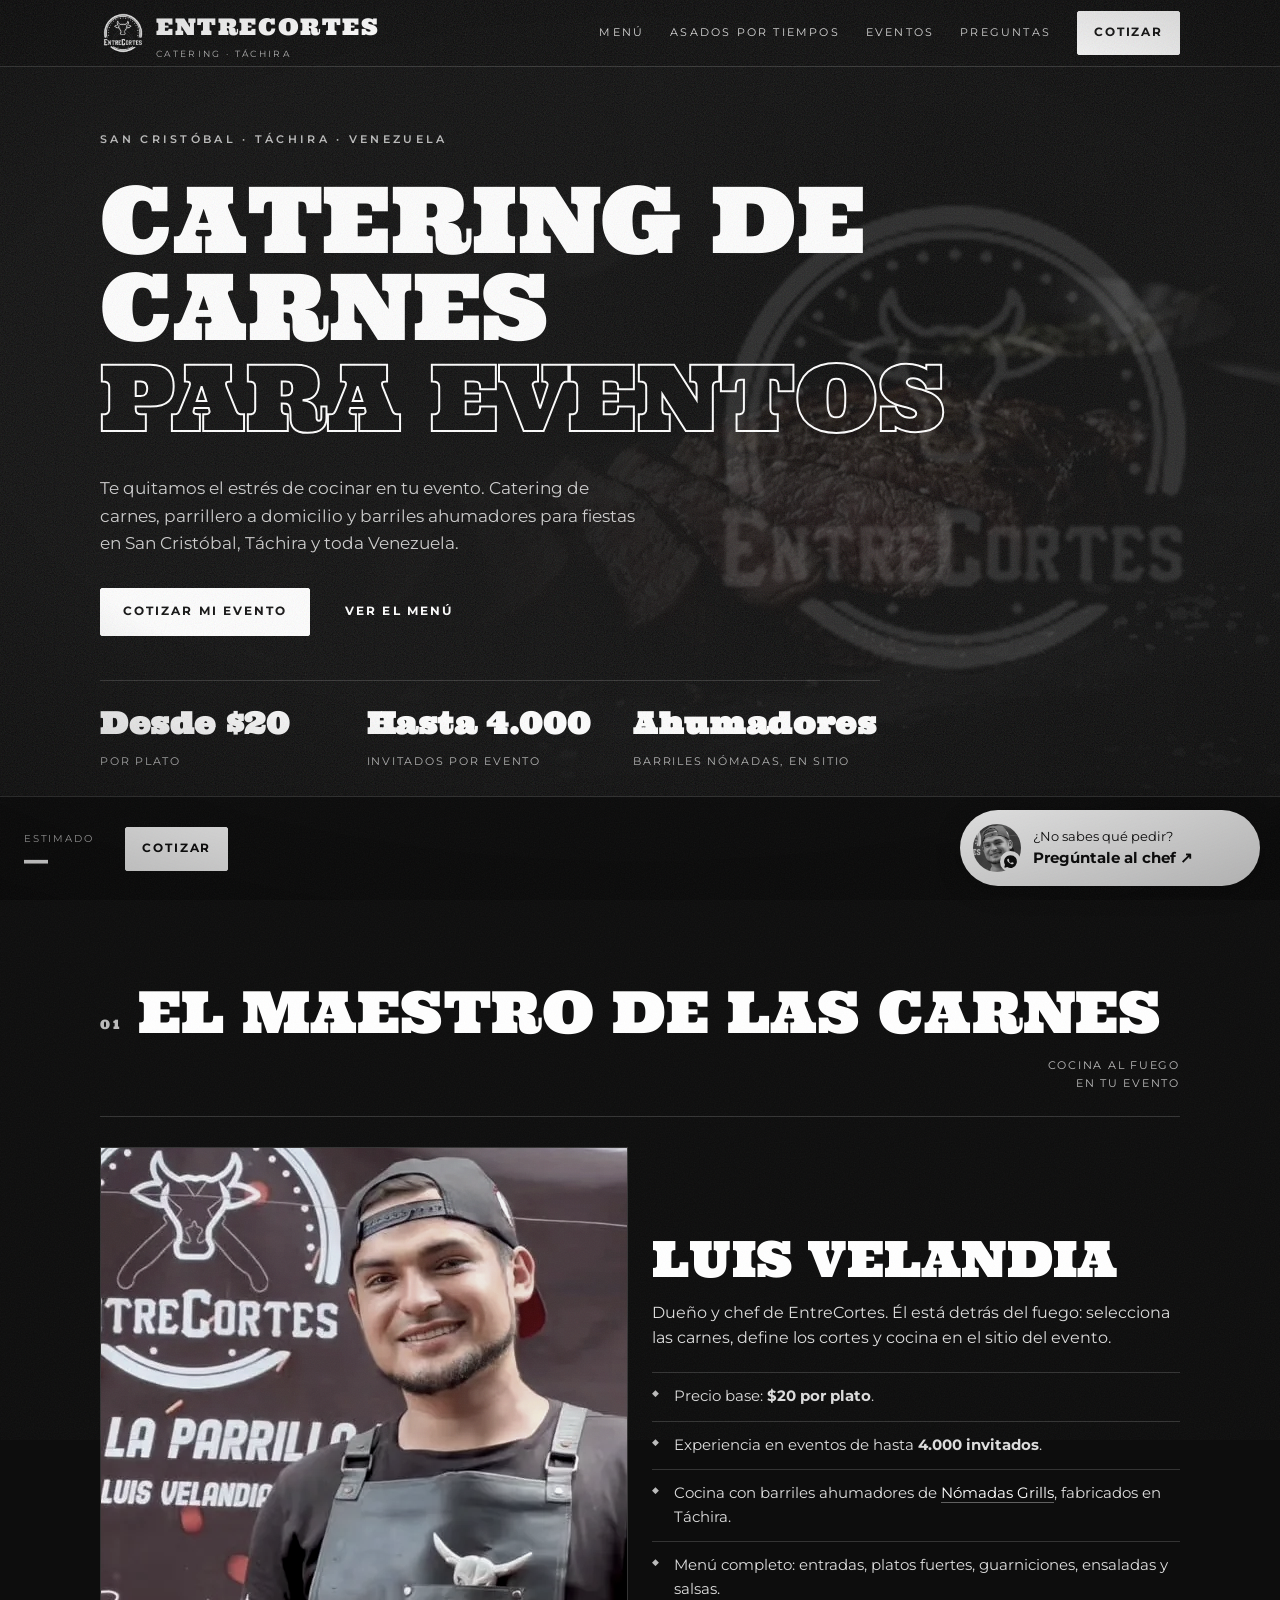
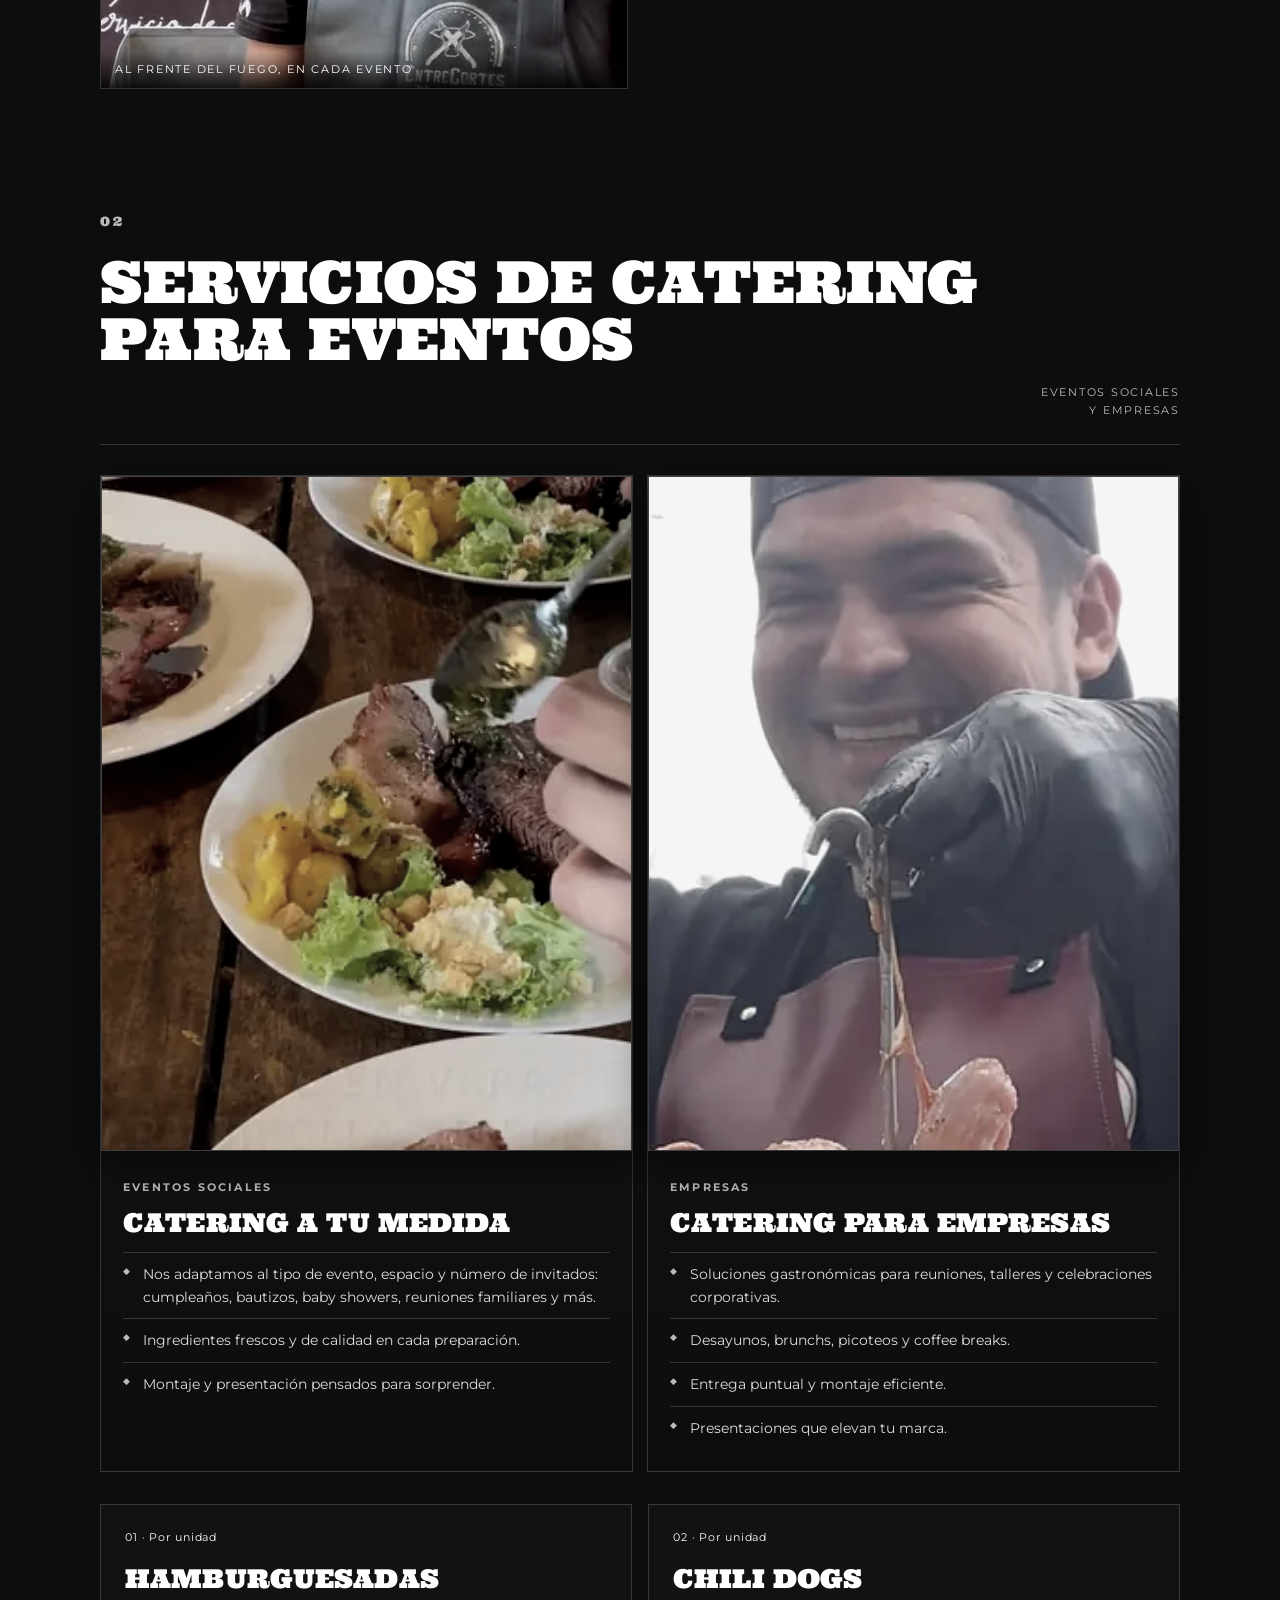
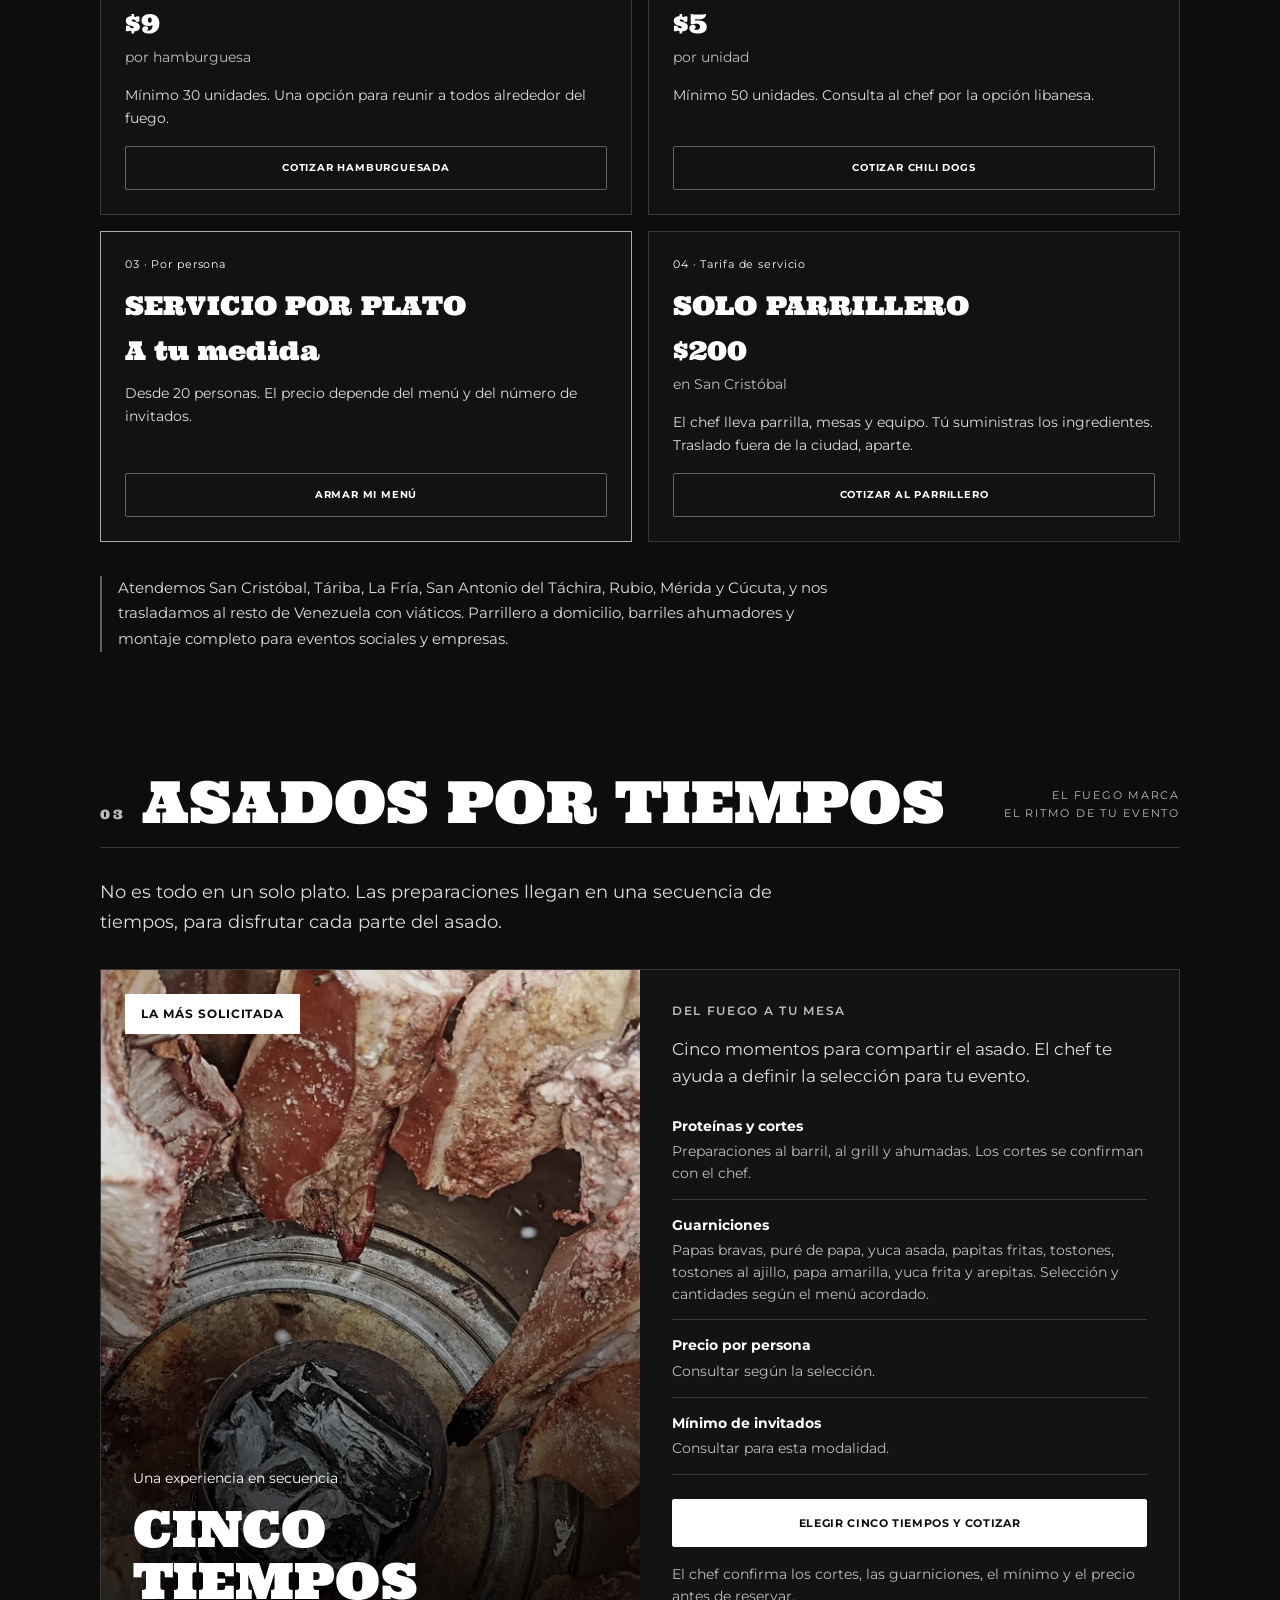
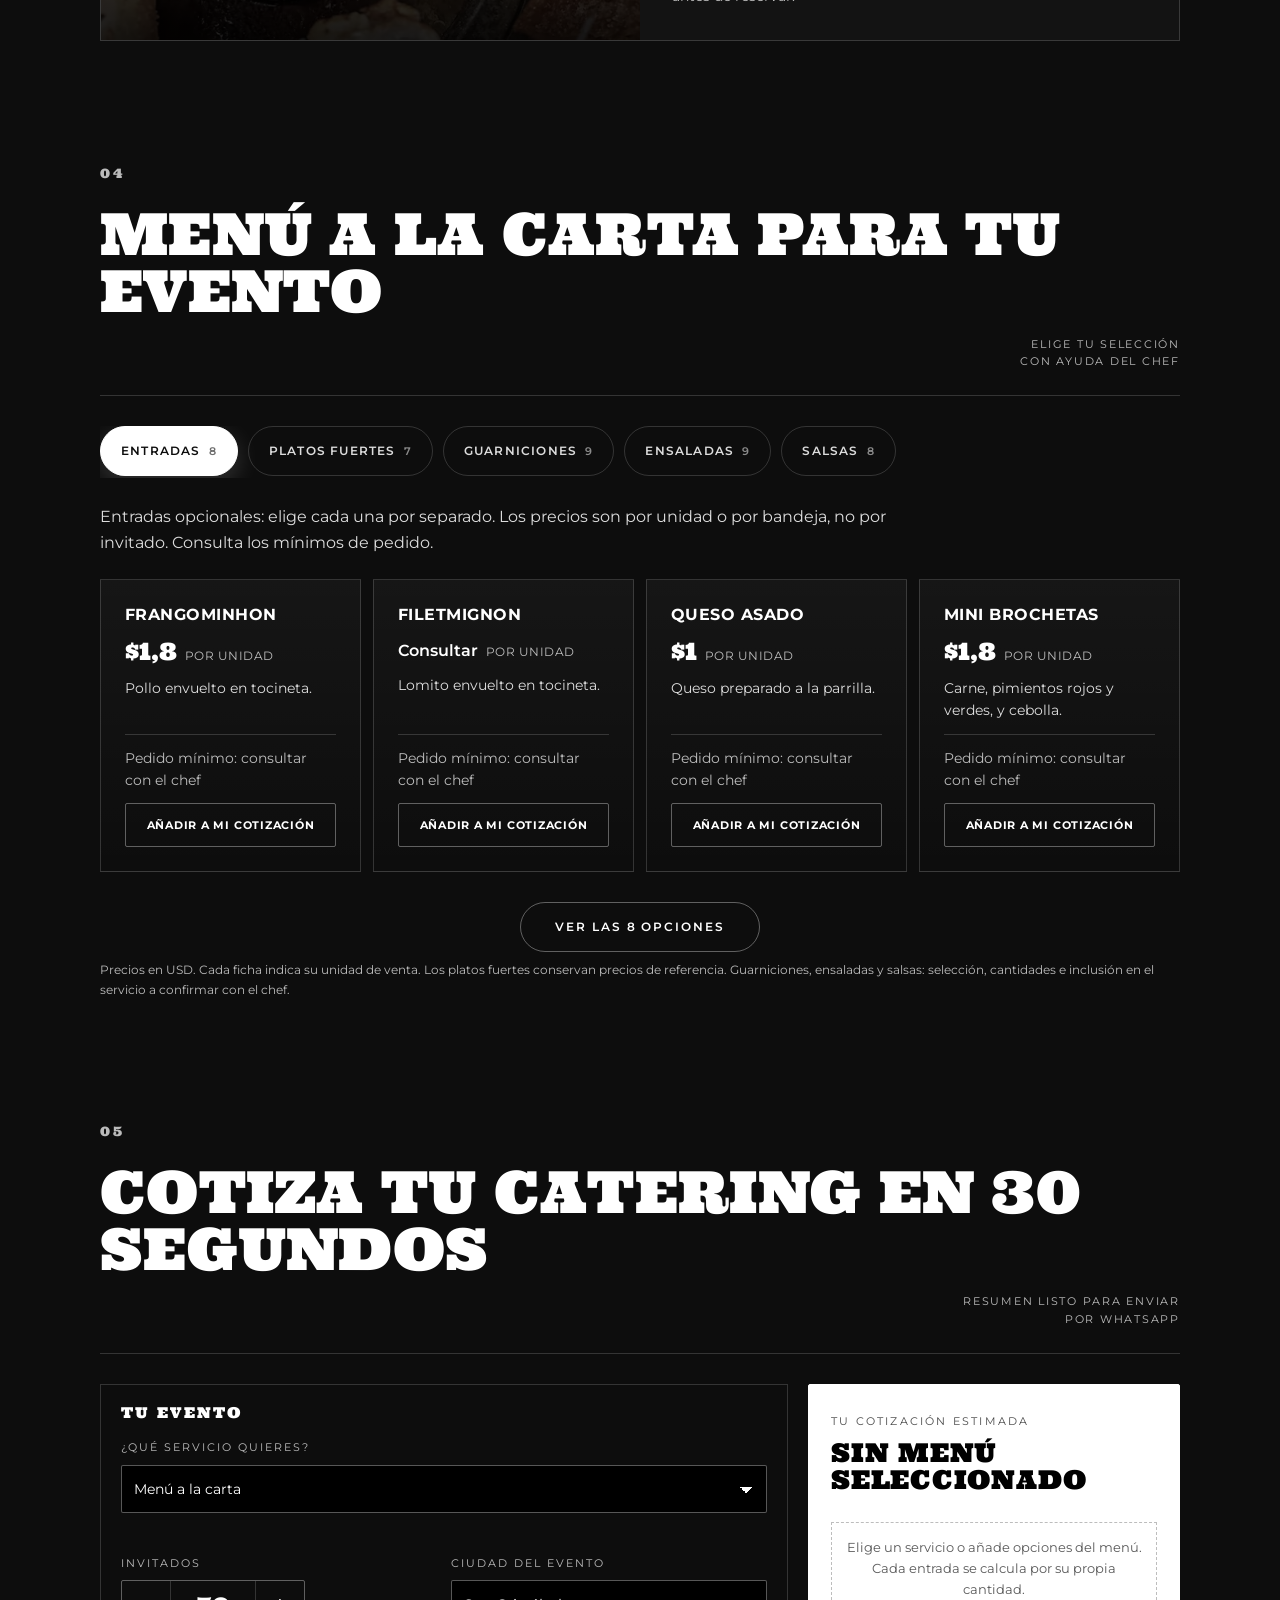
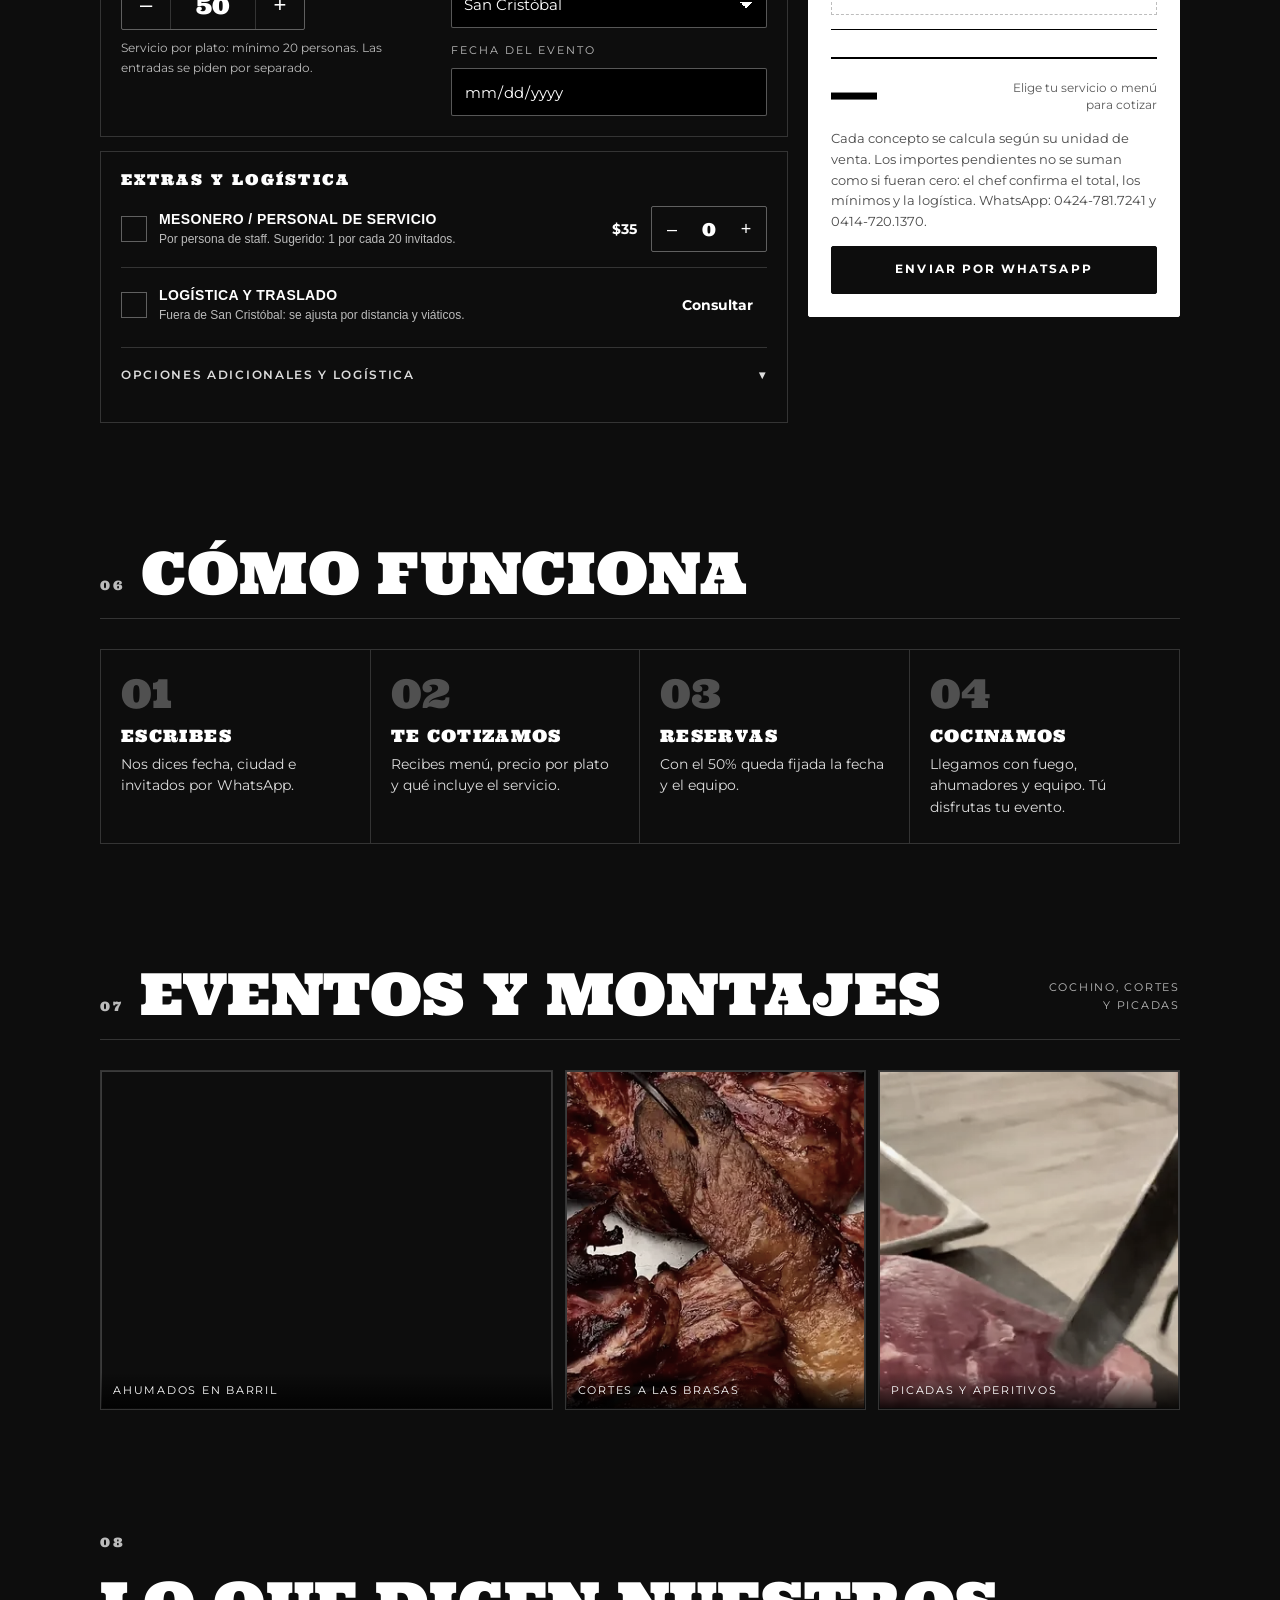
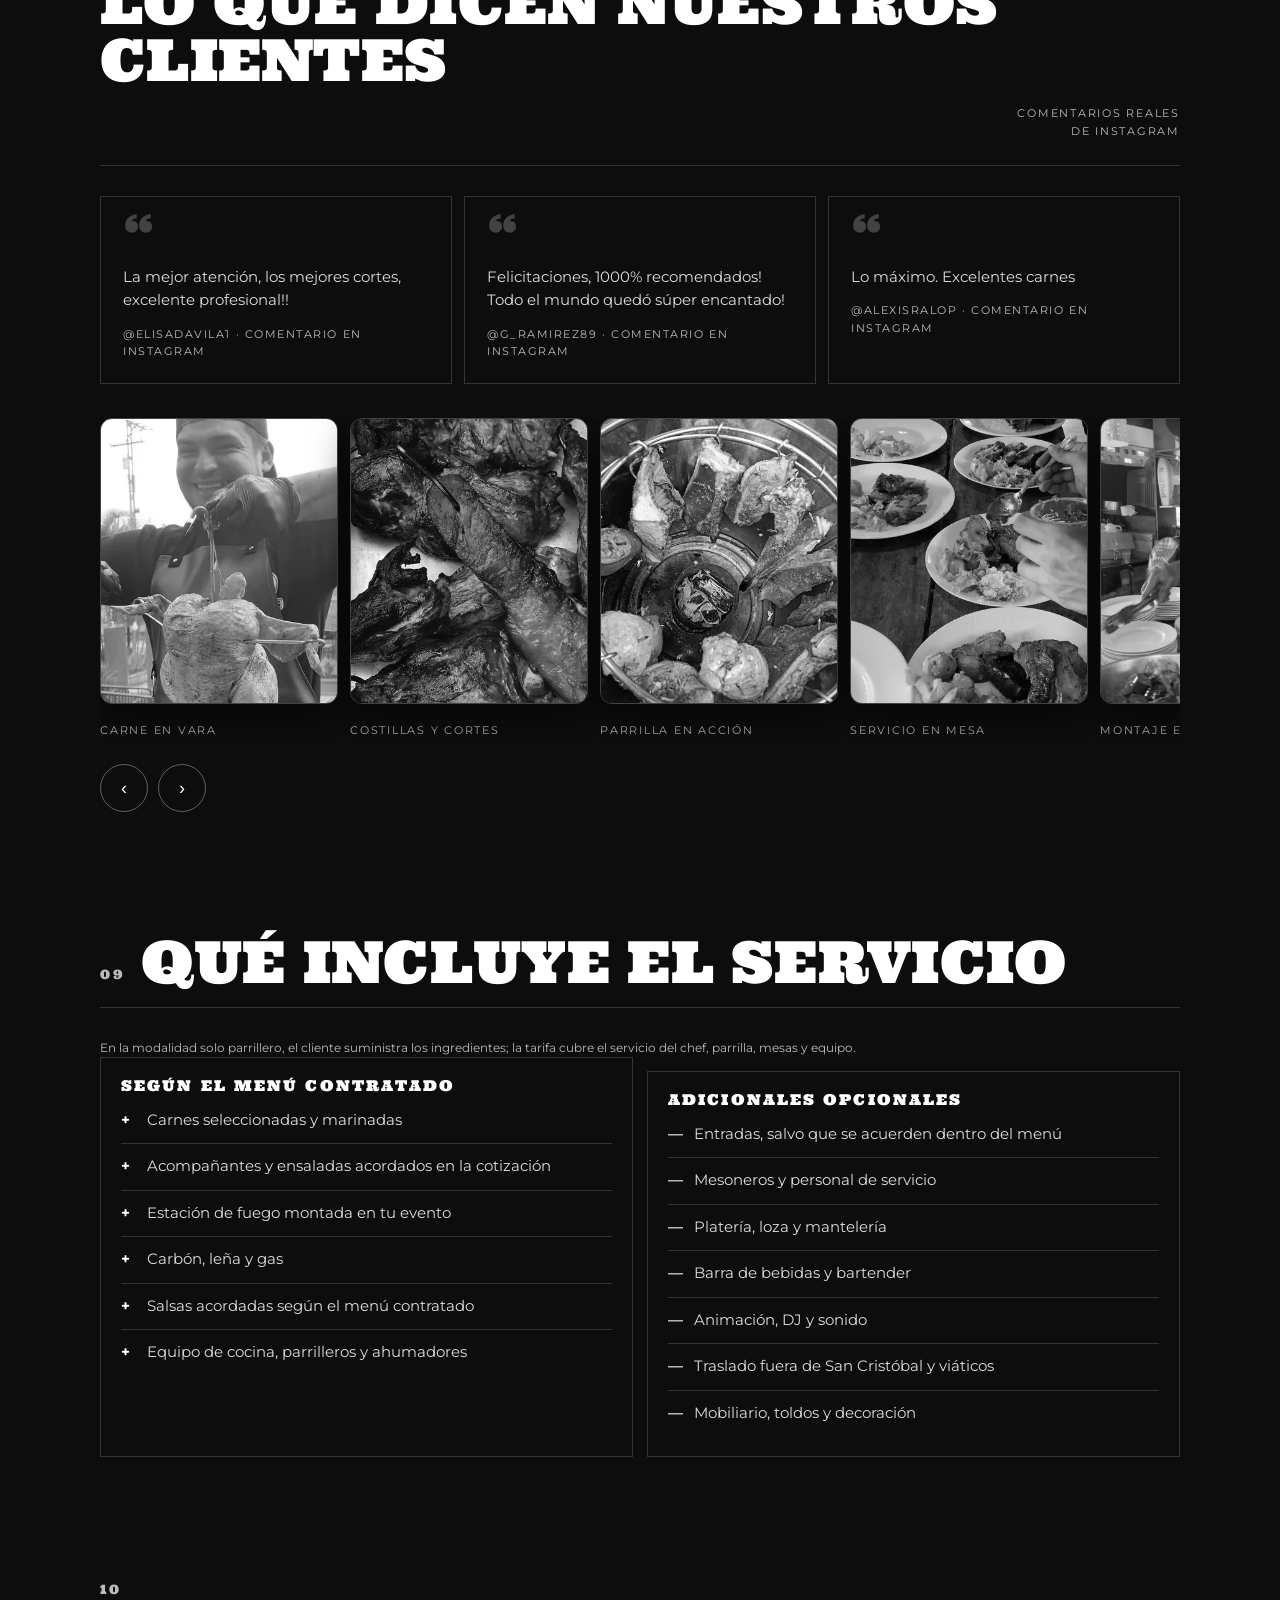
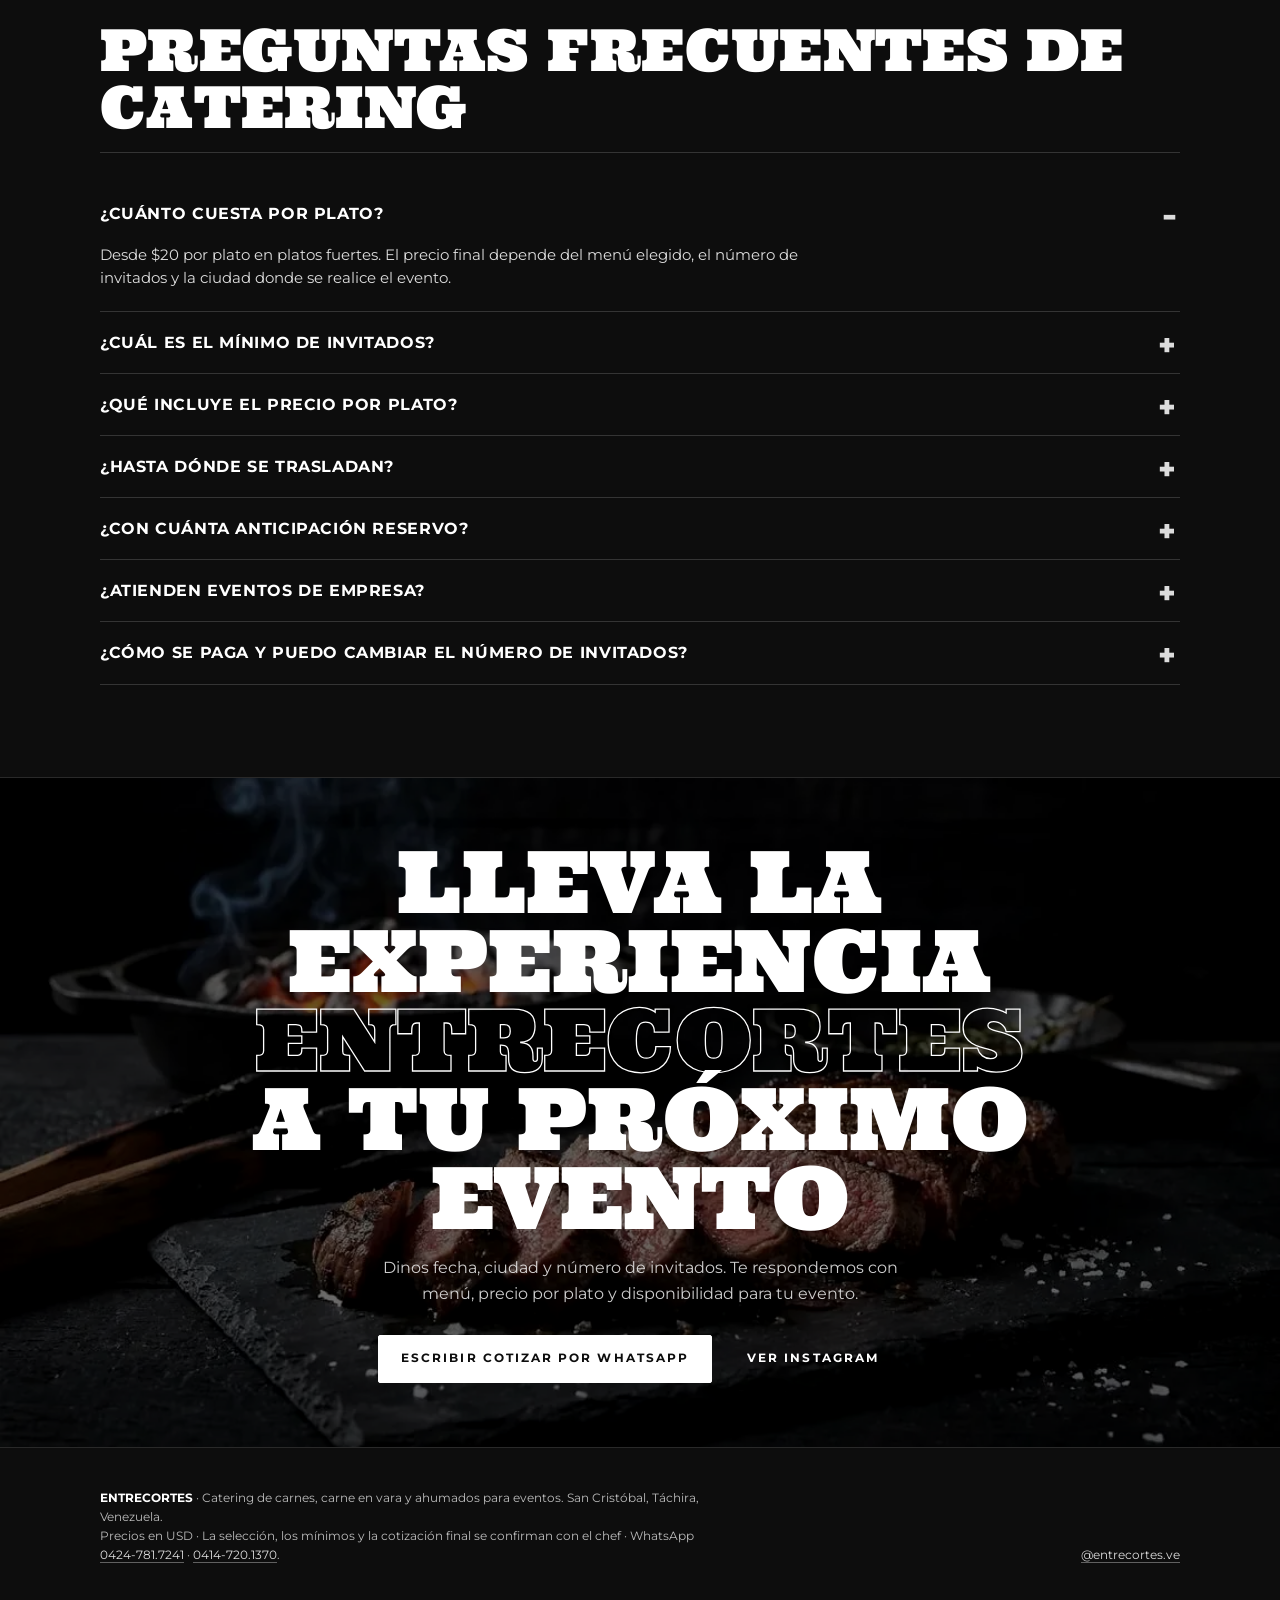
==== commit ce22e14f: "Métodos al barril grill y ahumado, guarniciones ensaladas y salsas reales" ====
--- a/index.html
+++ b/index.html
@@ -508,6 +508,13 @@
 @media(max-width:680px){.modalities{grid-template-columns:1fr}.xrow{grid-template-columns:1fr auto;gap:12px}.xrow .xmain{grid-column:1/-1}.xrow .xprice{justify-self:start}.xrow .xqty{grid-column:2}.xrow .xqty button{width:44px}}
 
 .item-top{flex-wrap:wrap}.item-name{flex:0 0 100%}.item-price{display:flex;align-items:baseline;gap:8px;flex-wrap:wrap}.item-price small{text-align:left;margin-top:0;max-width:none}
+
+/* A reserved contact dock prevents the floating chef from obscuring actions. */
+@media(min-width:761px){
+ body{padding-bottom:120px}
+ .mbar{display:flex;height:104px;padding:16px 352px 16px 24px;justify-content:flex-start;gap:32px;background:#0D0D0D;z-index:78}
+ .chef-float{bottom:14px}
+}
 </style>
 </head>
 <body>
@@ -570,7 +577,7 @@
           <li>Precio base: <b>$20 por plato</b>.</li>
           <li>Experiencia en eventos de hasta <b>4.000 invitados</b>.</li>
           <li>Cocina con barriles ahumadores de <a href="https://www.instagram.com/ahumadores.nomadas/" target="_blank" rel="noopener">Nómadas Grills</a>, fabricados en Táchira.</li>
-          <li>Menú completo: entradas, platos fuertes, acompañantes y ensaladas.</li>
+          <li>Menú completo: entradas, platos fuertes, guarniciones, ensaladas y salsas.</li>
         </ul>
       </div>
     </div>
@@ -626,7 +633,7 @@
     <article class="time-feature">
       <div class="time-visual"><img src="img/svc3.webp" srcset="img/svc3-480.webp 480w, img/svc3.webp 900w" sizes="(max-width:880px) 100vw, 560px" width="900" height="675" alt="Carnes de EntreCortes preparadas al fuego" loading="lazy"><span class="time-badge">La más solicitada</span><div class="time-caption"><span>Una experiencia en secuencia</span><h3>Cinco tiempos</h3></div></div>
       <div class="time-detail"><p class="eyebrow">Del fuego a tu mesa</p><p class="time-lede">Cinco momentos para compartir el asado. El chef te ayuda a definir la selección para tu evento.</p>
-        <dl class="time-specs"><div><dt>Proteínas y cortes</dt><dd>Selección a confirmar con el chef.</dd></div><div><dt>Guarniciones</dt><dd>Opciones y cantidades a confirmar según el menú.</dd></div><div><dt>Precio por persona</dt><dd>Consultar según la selección.</dd></div><div><dt>Mínimo de invitados</dt><dd>Consultar para esta modalidad.</dd></div></dl>
+        <dl class="time-specs"><div><dt>Proteínas y cortes</dt><dd>Preparaciones al barril, al grill y ahumadas. Los cortes se confirman con el chef.</dd></div><div><dt>Guarniciones</dt><dd>Papas bravas, puré de papa, yuca asada, papitas fritas, tostones, tostones al ajillo, papa amarilla, yuca frita y arepitas. Selección y cantidades según el menú acordado.</dd></div><div><dt>Precio por persona</dt><dd>Consultar según la selección.</dd></div><div><dt>Mínimo de invitados</dt><dd>Consultar para esta modalidad.</dd></div></dl>
         <button class="btn" id="choose-tiempos" type="button" data-mode="tiempos">Elegir cinco tiempos y cotizar</button><p class="hint">El chef confirma los cortes, las guarniciones, el mínimo y el precio antes de reservar.</p>
       </div>
     </article>
@@ -636,13 +643,13 @@
     <div class="sec-head">
       <span class="num">04</span>
       <h2>Menú a la carta para tu evento</h2>
-      <span class="note">Entradas opcionales<br>con precio propio</span>
+      <span class="note">Elige tu selección<br>con ayuda del chef</span>
     </div>
     <div class="tabs" role="tablist" aria-label="Categorías del menú" id="tabs"></div>
     <p class="entry-note" id="entry-note">Entradas opcionales: elige cada una por separado. Los precios son por unidad o por bandeja, no por invitado. Consulta los mínimos de pedido.</p>
     <div class="menu-grid" id="menu-grid"></div>
     <button type="button" class="menu-more" id="menu-more"></button>
-    <p class="hint">Precios en USD. Cada ficha indica su unidad de venta. Platos fuertes, acompañantes y ensaladas conservan precios de referencia, sujetos a confirmación del chef.</p>
+    <p class="hint">Precios en USD. Cada ficha indica su unidad de venta. Los platos fuertes conservan precios de referencia. Guarniciones, ensaladas y salsas: selección, cantidades e inclusión en el servicio a confirmar con el chef.</p>
   </section>
 
   <section class="section" id="cotizador" style="padding-top:30px">
@@ -802,7 +809,7 @@
           <li>Acompañantes y ensaladas acordados en la cotización</li>
           <li>Estación de fuego montada en tu evento</li>
           <li>Carbón, leña y gas</li>
-          <li>Salsas de la casa</li>
+          <li>Salsas acordadas según el menú contratado</li>
           <li>Equipo de cocina, parrilleros y ahumadores</li>
         </ul>
       </div>
@@ -828,7 +835,7 @@
     </div>
     <details open><summary>¿Cuánto cuesta por plato?</summary><p>Desde $20 por plato en platos fuertes. El precio final depende del menú elegido, el número de invitados y la ciudad donde se realice el evento.</p></details>
     <details><summary>¿Cuál es el mínimo de invitados?</summary><p>El servicio por plato comienza en 20 personas. Las hamburguesadas requieren al menos 30 unidades y los chili dogs, 50. En asados por tiempos y entradas, consulta el mínimo específico con el chef.</p></details>
-    <details><summary>¿Qué incluye el precio por plato?</summary><p>El plato fuerte con sus acompañantes y ensaladas según el menú, el montaje de la estación de fuego, carbón y leña, salsas de la casa y el equipo de cocina. Las entradas son opcionales y tienen precio propio; mesoneros y platería se cotizan aparte. En solo parrillero, el cliente aporta los ingredientes.</p></details>
+    <details><summary>¿Qué incluye el precio por plato?</summary><p>El plato fuerte con sus acompañantes y ensaladas según el menú, el montaje de la estación de fuego, carbón y leña, salsas de la casa y el equipo de cocina. Las entradas son opcionales y tienen precio propio. Guarniciones, ensaladas y salsas se acuerdan según el menú; mesoneros y platería se cotizan aparte. En solo parrillero, el cliente aporta los ingredientes.</p></details>
     <details><summary>¿Hasta dónde se trasladan?</summary><p>La base es San Cristóbal y cubrimos todo Táchira y otras ciudades de Venezuela. El traslado y los viáticos se calculan según distancia.</p></details>
     <details><summary>¿Con cuánta anticipación reservo?</summary><p>Idealmente 15 días antes. En temporada de graduaciones, Navidad y fin de año, 30 días o más, porque las fechas se llenan.</p></details>
     <details><summary>¿Atienden eventos de empresa?</summary><p>Sí. Hacemos desayunos, brunchs, picoteos, coffee breaks y celebraciones corporativas, con entrega puntual y montaje eficiente.</p></details>
@@ -945,23 +952,193 @@
     {id:"picana", name:"Picaña premium", desc:"Corte de primera, servicio en tabla.", price:28, per:{g:350}}
   ],
   acompanantes: [
-    {id:"arroz", name:"Arroz", desc:"Blanco o con vegetales.", price:3, per:{g:180}},
-    {id:"caraotas", name:"Caraotas negras", desc:"Guiso de la casa.", price:3, per:{g:180}},
-    {id:"papas", name:"Papas rústicas", desc:"Con romero y sal.", price:3.5, per:{g:180}},
-    {id:"pureyuca", name:"Puré de yuca", desc:"Con queso.", price:3.5, per:{g:180}},
-    {id:"yuca", name:"Yuca frita", desc:"Con salsa de la casa.", price:3.5, per:{g:180}},
-    {id:"maduro", name:"Plátano maduro", desc:"Asado o frito.", price:3, per:{g:150}},
-    {id:"pan", name:"Pan de ajo", desc:"Horneado al momento.", price:2.5, per:{g:100}},
-    {id:"salsas", name:"Salsas de la casa", desc:"Guasacaca, chimichurri y picante.", price:2, per:{g:40}}
-  ],
+  {
+    "id": "papasbravas",
+    "name": "Papas bravas",
+    "desc": "Papa preparada al estilo brava.",
+    "price": null,
+    "per": {}
+  },
+  {
+    "id": "purepapa",
+    "name": "Puré de papa",
+    "desc": "Puré de papa para acompañar el asado.",
+    "price": null,
+    "per": {}
+  },
+  {
+    "id": "yucaasada",
+    "name": "Yuca asada",
+    "desc": "Yuca preparada al fuego.",
+    "price": null,
+    "per": {}
+  },
+  {
+    "id": "papitasfritas",
+    "name": "Papitas fritas",
+    "desc": "Papa frita como guarnición.",
+    "price": null,
+    "per": {}
+  },
+  {
+    "id": "tostonesguarn",
+    "name": "Tostones",
+    "desc": "Plátano verde como guarnición.",
+    "price": null,
+    "per": {}
+  },
+  {
+    "id": "tostonesajillo",
+    "name": "Tostones al ajillo",
+    "desc": "Tostones preparados al ajillo.",
+    "price": null,
+    "per": {}
+  },
+  {
+    "id": "papaamarilla",
+    "name": "Papa amarilla",
+    "desc": "Consulta la preparación con el chef.",
+    "price": null,
+    "per": {}
+  },
+  {
+    "id": "yucafrita",
+    "name": "Yuca frita",
+    "desc": "Yuca frita como guarnición.",
+    "price": null,
+    "per": {}
+  },
+  {
+    "id": "arepitasguarn",
+    "name": "Arepitas",
+    "desc": "Arepitas para acompañar el asado.",
+    "price": null,
+    "per": {}
+  }
+],
   ensaladas: [
-    {id:"casa", name:"Ensalada de la casa", desc:"Fresca, de temporada.", price:3.5, per:{g:150}},
-    {id:"cesar", name:"Ensalada césar", desc:"Con aderezo de la casa.", price:4.5, per:{g:150}},
-    {id:"asados", name:"Vegetales asados", desc:"A la parrilla, con hierbas.", price:4.5, per:{g:150}},
-    {id:"frutas", name:"Ensalada de frutas", desc:"Frutas de temporada.", price:4, per:{g:150}},
-    {id:"polloens", name:"Ensalada de pollo", desc:"Con pollo ahumado.", price:6, per:{g:180}},
-    {id:"rusa", name:"Ensalada rusa", desc:"Receta de la casa.", price:3.5, per:{g:150}}
-  ]
+  {
+    "id": "vegetalessalteados",
+    "name": "Vegetales salteados",
+    "desc": "Selección de vegetales salteados.",
+    "price": null,
+    "per": {}
+  },
+  {
+    "id": "mango",
+    "name": "Ensalada de mango",
+    "desc": "Ensalada preparada con mango.",
+    "price": null,
+    "per": {}
+  },
+  {
+    "id": "lechugaajoporro",
+    "name": "Lechuga, ajo porro y parmesano",
+    "desc": "Lechuga, ajo porro picado fino y láminas de queso parmesano.",
+    "price": null,
+    "per": {}
+  },
+  {
+    "id": "aguacatefresco",
+    "name": "Aguacate fresco",
+    "desc": "Aguacate fresco como acompañamiento.",
+    "price": null,
+    "per": {}
+  },
+  {
+    "id": "aguacatepalmitos",
+    "name": "Aguacate y palmitos",
+    "desc": "Ensalada de aguacate y palmitos.",
+    "price": null,
+    "per": {}
+  },
+  {
+    "id": "capresa",
+    "name": "Capresa",
+    "desc": "Consulta la presentación con el chef.",
+    "price": null,
+    "per": {}
+  },
+  {
+    "id": "papahuevo",
+    "name": "Papa y huevo",
+    "desc": "Ensalada de papa y huevo.",
+    "price": null,
+    "per": {}
+  },
+  {
+    "id": "pastafria",
+    "name": "Ensalada fría de pasta",
+    "desc": "Pasta servida fría. Consulta la preparación con el chef.",
+    "price": null,
+    "per": {}
+  },
+  {
+    "id": "guacamole",
+    "name": "Guacamole",
+    "desc": "Guacamole para acompañar tu selección.",
+    "price": null,
+    "per": {}
+  }
+],
+  salsas: [
+  {
+    "id": "salsa-chimichurri",
+    "name": "Chimichurri",
+    "desc": "Selección a acordar con el chef según tu menú.",
+    "price": null,
+    "per": {}
+  },
+  {
+    "id": "salsa-pesto",
+    "name": "Pesto",
+    "desc": "Selección a acordar con el chef según tu menú.",
+    "price": null,
+    "per": {}
+  },
+  {
+    "id": "salsa-tartara",
+    "name": "Tártara",
+    "desc": "Selección a acordar con el chef según tu menú.",
+    "price": null,
+    "per": {}
+  },
+  {
+    "id": "salsa-guasacaca",
+    "name": "Guasacaca",
+    "desc": "Selección a acordar con el chef según tu menú.",
+    "price": null,
+    "per": {}
+  },
+  {
+    "id": "salsa-cremaagria",
+    "name": "Crema agria",
+    "desc": "Selección a acordar con el chef según tu menú.",
+    "price": null,
+    "per": {}
+  },
+  {
+    "id": "salsa-criolla",
+    "name": "Salsa criolla",
+    "desc": "Selección a acordar con el chef según tu menú.",
+    "price": null,
+    "per": {}
+  },
+  {
+    "id": "salsa-picante",
+    "name": "Salsa picante",
+    "desc": "Selección a acordar con el chef según tu menú.",
+    "price": null,
+    "per": {}
+  },
+  {
+    "id": "salsa-encurtidocebolla",
+    "name": "Encurtido de cebollas",
+    "desc": "Selección a acordar con el chef según tu menú.",
+    "price": null,
+    "per": {}
+  }
+]
 };
 
 var EXTRAS = [
@@ -989,7 +1166,7 @@
 function kg(g,n){return (Math.round(g*n/10)/100).toFixed(1).replace('.',',')+' kg';}
 function allItems(){var out=[];Object.keys(MENU).forEach(function(k){MENU[k].forEach(function(it){it.cat=k;out.push(it);});});return out;}
 function itemById(id){return allItems().find(function(it){return it.id===id;});}
-var CATS=[["entradas","Entradas"],["platos","Platos fuertes"],["acompanantes","Acompañantes"],["ensaladas","Ensaladas"]];
+var CATS=[["entradas","Entradas"],["platos","Platos fuertes"],["acompanantes","Guarniciones"],["ensaladas","Ensaladas"],["salsas","Salsas"]];
 document.getElementById('tabs').innerHTML=CATS.map(function(c){return '<button class="tab" role="tab" data-cat="'+c[0]+'" aria-selected="'+(c[0]==='entradas')+'">'+c[1]+'<span class="cnt">'+MENU[c[0]].length+'</span></button>';}).join('');
 document.getElementById('tabs').addEventListener('click',function(e){var b=e.target.closest('.tab');if(!b)return;state.cat=b.dataset.cat;state.all=false;renderMenu();});
 function renderMenu(){
@@ -998,7 +1175,7 @@
  var list=MENU[state.cat],show=state.all?list.length:Math.min(4,list.length);
  document.getElementById('menu-grid').innerHTML=list.slice(0,show).map(function(it){
   var on=!!state.picked[it.id],entry=state.cat==='entradas';
-  var unit=entry?(it.unit==='por confirmar'?'unidad de venta por confirmar':'por '+it.unit):(it.per.g?it.per.g+' g / plato':it.per.u+' piezas / plato');
+  var unit=entry?(it.unit==='por confirmar'?'unidad de venta por confirmar':'por '+it.unit):(it.per.g?it.per.g+' g / plato':(it.per.u?it.per.u+' piezas / plato':'cantidad a confirmar'));
   var price=it.price===null?'<span class="price-consult">Consultar</span>':money(it.price);
   var meta=entry?'<p class="entry-min">'+(it.batch?'Pedido mínimo: 50 unidades (1 bandeja)':'Pedido mínimo: consultar con el chef')+'</p>':'';
   var qty=entry&&on?'<div class="entry-quantity"><label for="qty-'+it.id+'">'+(it.batch?'Bandejas de 50':(it.unit==='por confirmar'?'Cantidad a definir':'Unidades'))+'</label><input type="number" id="qty-'+it.id+'" data-entry-qty="'+it.id+'" inputmode="numeric" min="1" max="4000" value="'+state.picked[it.id]+'"></div>':'';
@@ -1011,7 +1188,7 @@
 document.getElementById('menu-grid').addEventListener('click',function(e){
  var button=e.target.closest('[data-item-toggle]');if(!button)return;
  var it=itemById(button.dataset.itemToggle),on=!!state.picked[it.id];
- if(on)delete state.picked[it.id];else {state.picked[it.id]=it.cat==='entradas'?(it.batch||it.unit==='por confirmar'?1:state.guests):1;if(it.cat!=='entradas')setMode('carta',false);}
+ if(on)delete state.picked[it.id];else {state.picked[it.id]=it.cat==='entradas'?(it.batch||it.unit==='por confirmar'?1:state.guests):1;if(it.cat==='platos')setMode('carta',false);}
  renderMenu();render();if(!on)flashSummary();
 });
 document.getElementById('menu-grid').addEventListener('input',function(e){
@@ -1021,7 +1198,7 @@
 document.getElementById('menu-grid').addEventListener('change',function(e){var id=e.target.dataset.entryQty;if(!id)return;var v=parseInt(e.target.value,10);state.picked[id]=Math.max(1,Math.min(4000,Number.isFinite(v)?v:1));e.target.value=state.picked[id];render();});
 function setMode(mode,scroll){
  if(!MODES[mode])return;state.mode=mode;document.getElementById('service-mode').value=mode;
- if(mode!=='carta')allItems().forEach(function(it){if(it.cat!=='entradas')delete state.picked[it.id];});
+ if(mode!=='carta')allItems().forEach(function(it){if(it.cat==='platos')delete state.picked[it.id];});
  setGuests(state.guests);renderMenu();render();
  if(scroll){var target=document.getElementById(mode==='carta'?'menu':'cotizador');target.scrollIntoView({behavior:matchMedia('(prefers-reduced-motion: reduce)').matches?'auto':'smooth'});}
 }
@@ -1044,8 +1221,8 @@
  if(state.mode==='hamburguesas'||state.mode==='chili'){var units=state.mode==='hamburguesas'?'hamburguesas':'chili dogs';var v=m.price*state.guests;food+=v;lines.push({name:m.name,sub:state.guests+' '+units+' × '+money(m.price)+' por unidad',val:v});}
  if(state.mode==='parrillero'){food+=200;lines.push({name:m.name,sub:'Tarifa fija · ingredientes a cargo del cliente',val:200});if(document.getElementById('city').value!=='San Cristóbal'){lines.push({name:'Traslado fuera de San Cristóbal',sub:'Costo adicional según destino',val:null});pending.push('Traslado');}}
  allItems().forEach(function(it){
-  var q=state.picked[it.id];if(!q)return;var entry=it.cat==='entradas';if(!entry&&state.mode!=='carta')return;
-  var sub=entry?(it.batch?q+' bandeja'+(q===1?'':'s')+' de 50 · '+(q*50)+' unidades':(it.unit==='por confirmar'?'Cantidad y presentación a definir':q+' unidades')):it.per.g+' g por plato · '+state.guests+' platos';
+  var q=state.picked[it.id];if(!q)return;var entry=it.cat==='entradas';if(it.cat==='platos'&&state.mode!=='carta')return;
+  var sub=entry?(it.batch?q+' bandeja'+(q===1?'':'s')+' de 50 · '+(q*50)+' unidades':(it.unit==='por confirmar'?'Cantidad y presentación a definir':q+' unidades')):(it.per.g?it.per.g+' g por plato · '+state.guests+' platos':'Selección para '+state.guests+' invitados · cantidad a confirmar');
   var val=it.price===null?null:it.price*(entry?q:state.guests);
   if(entry&&it.min===null){sub+=' · mínimo por confirmar';minPending.push(it.name);}
   if(val===null)pending.push(it.name);else food+=val;
@@ -1080,14 +1257,14 @@
  if(t.pending.length)msg.push('Falta cotizar: '+t.pending.join(', ')+'.');
  if(t.minPending.length)msg.push('Confirmar mínimos de entradas: '+t.minPending.join(', ')+'.');
  if(state.mode==='carta')msg.push('Precios del resto del menú y extras sujetos a confirmación.');
- if(state.mode==='tiempos')msg.push('Confirmar las proteínas, los cortes, las guarniciones y el mínimo de invitados para cinco tiempos.');
+ if(state.mode==='tiempos')msg.push('Proteínas al barril, al grill o ahumadas. Confirmar cortes, selección de guarniciones y mínimo de invitados para cinco tiempos.');
  msg.push('Quiero confirmar disponibilidad y la cotización final con el chef.');
  var url='https://wa.me/'+WHATSAPP+'?text='+encodeURIComponent(msg.join('\n'));
  ['wa','wa2','wa3'].forEach(function(id){var el=document.getElementById(id);if(el){el.href=url;el.target='_blank';el.rel='noopener noreferrer';}});
 }
 
 // marquee
-var strip = ["Entradas","Asados por tiempos","Platos fuertes","Acompañantes","Ensaladas","Ahumados en barril","Coffee breaks","Eventos corporativos","San Cristóbal · Táchira"];
+var strip = ["Entradas","Asados por tiempos","Platos fuertes","Guarniciones","Ensaladas","Salsas de la casa","Al barril · al grill · ahumadas","Coffee breaks","Eventos corporativos","San Cristóbal · Táchira"];
 var piece = strip.map(function(s){ return "<span>" + s + "<i>◆</i></span>"; }).join("");
 document.getElementById("marquee").innerHTML = piece + piece;
 
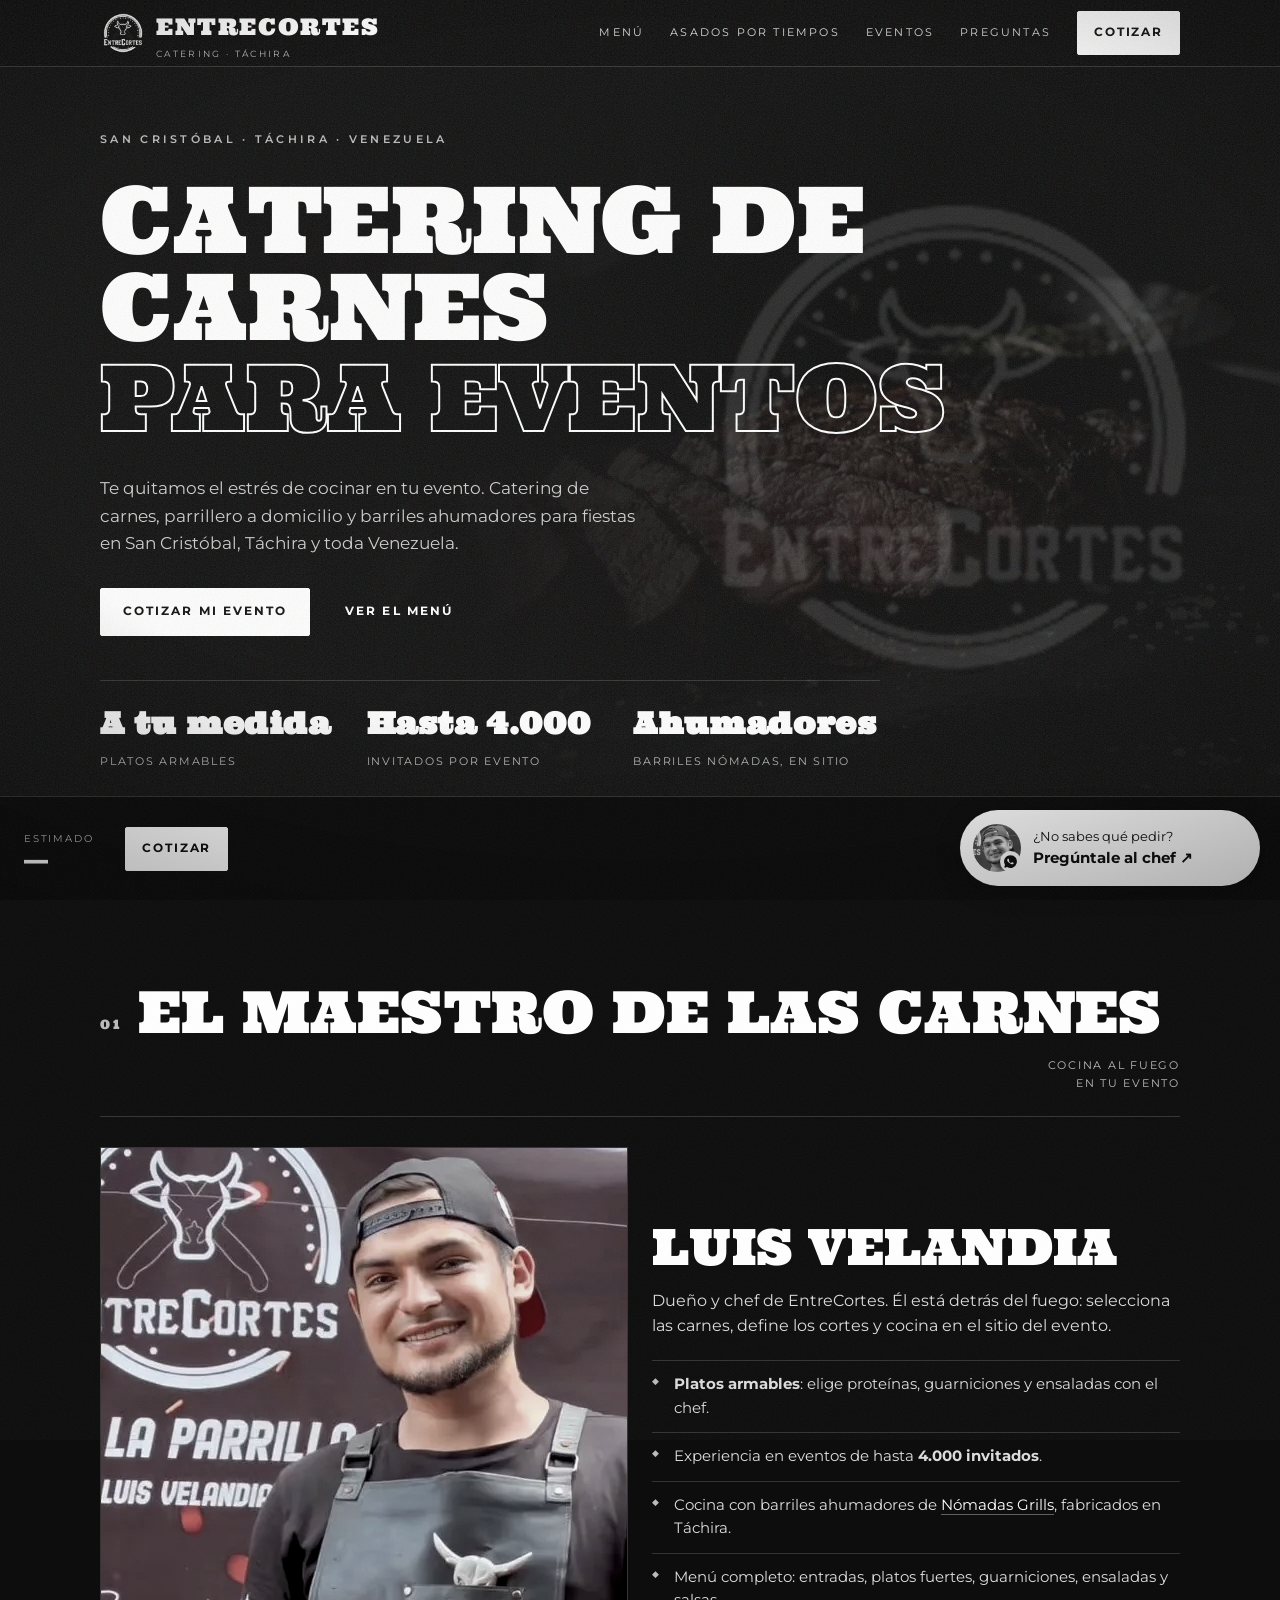
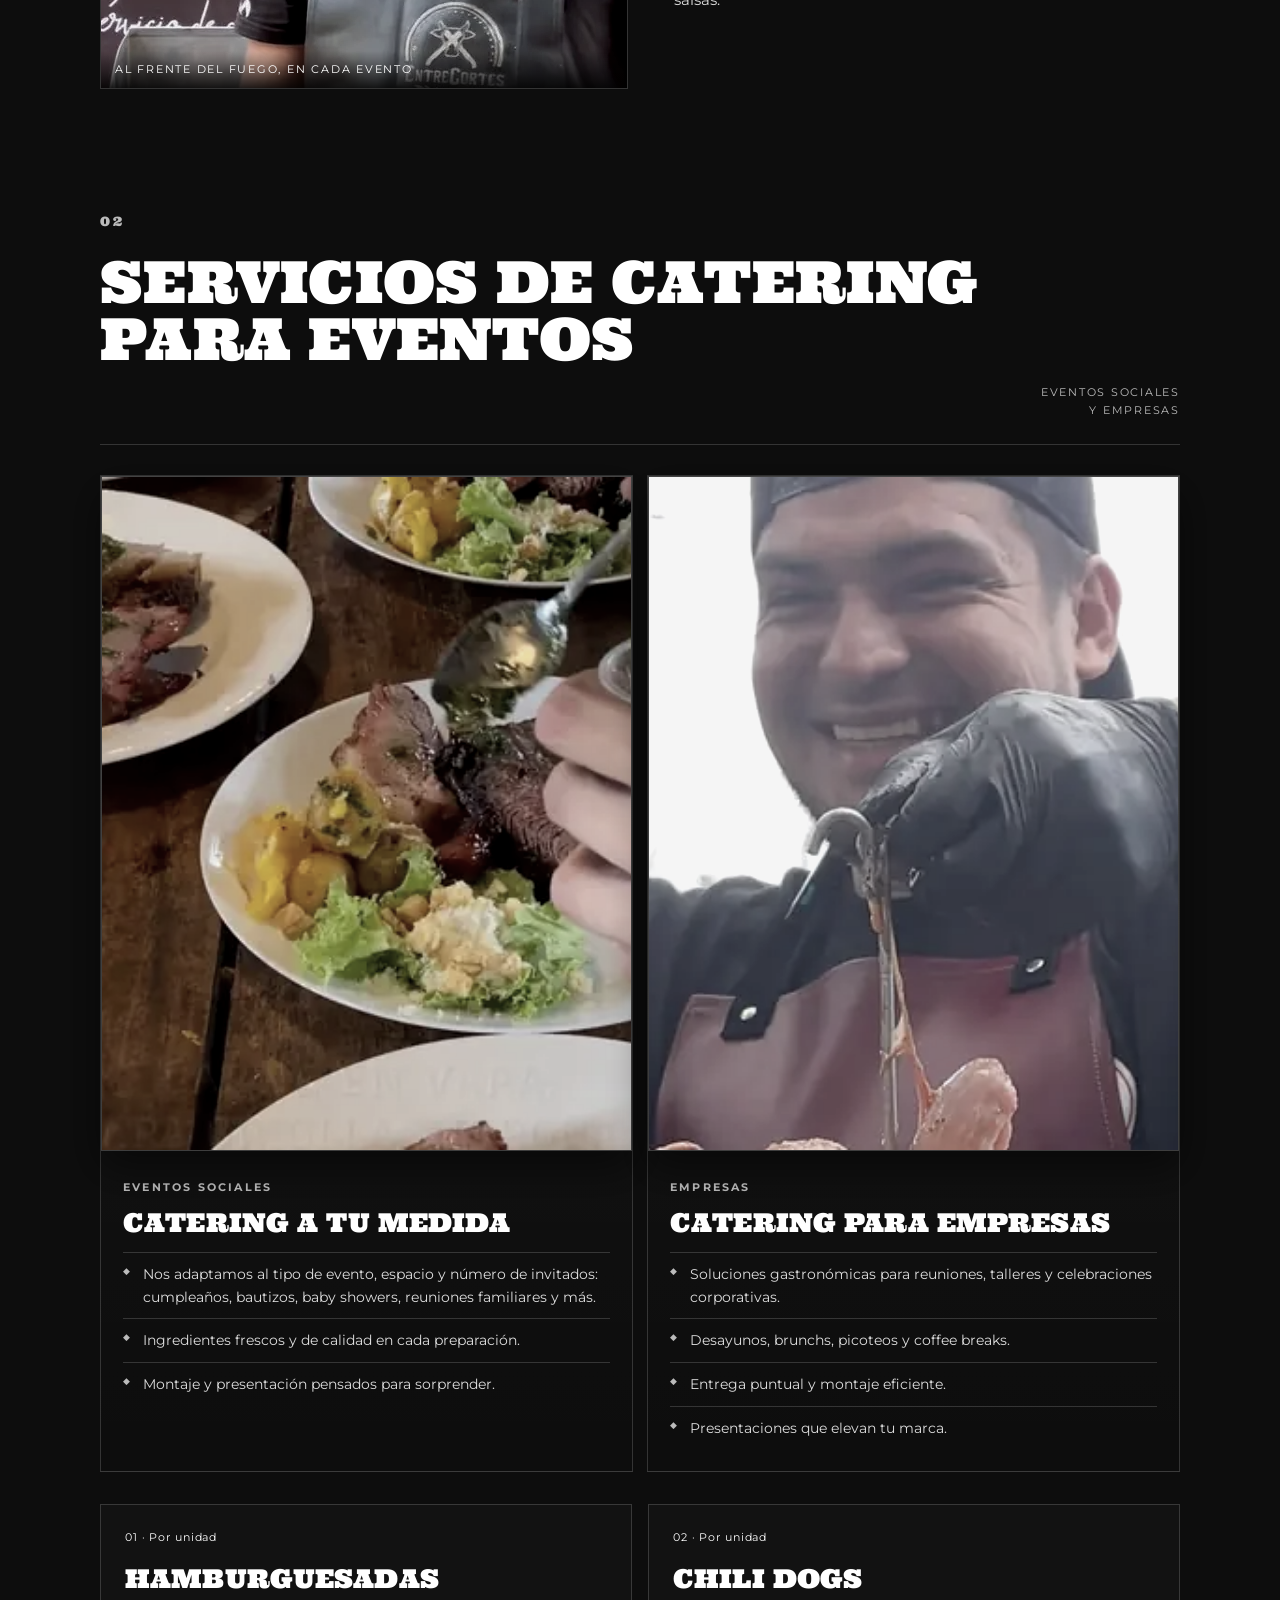
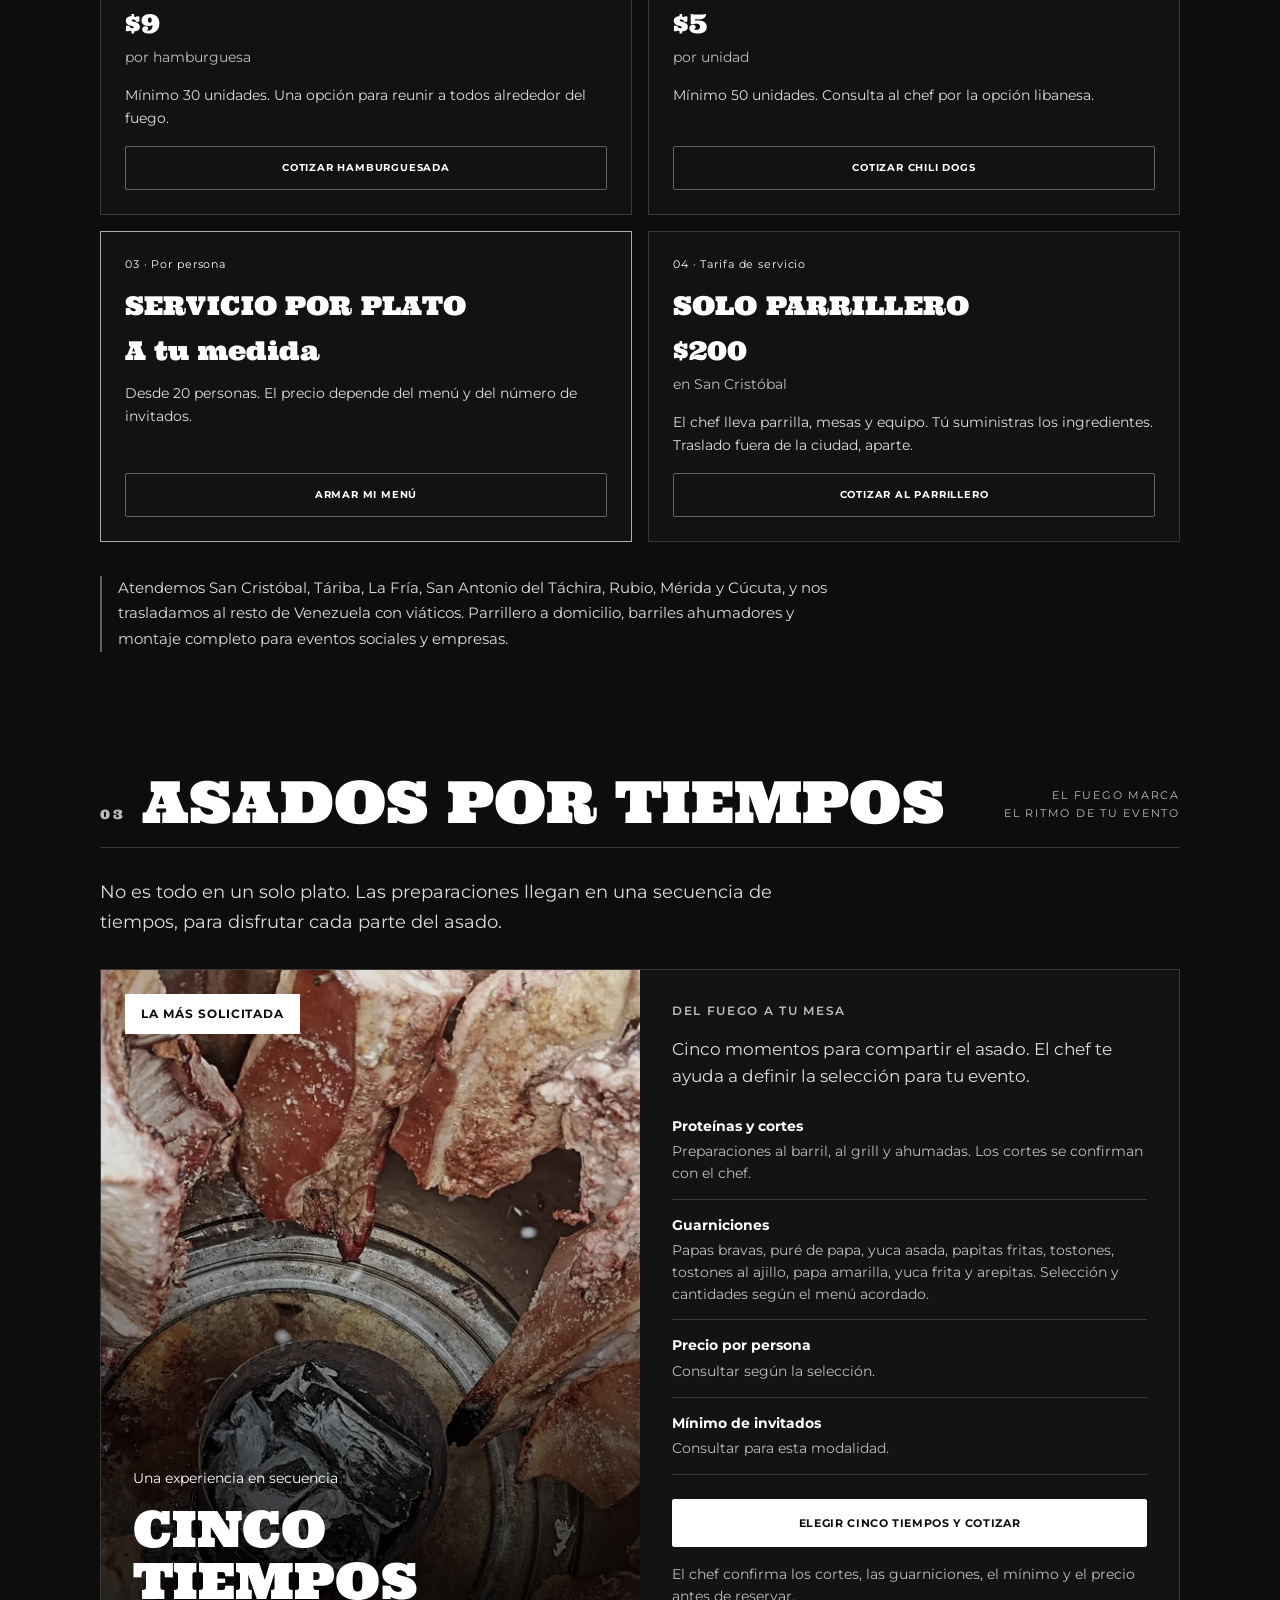
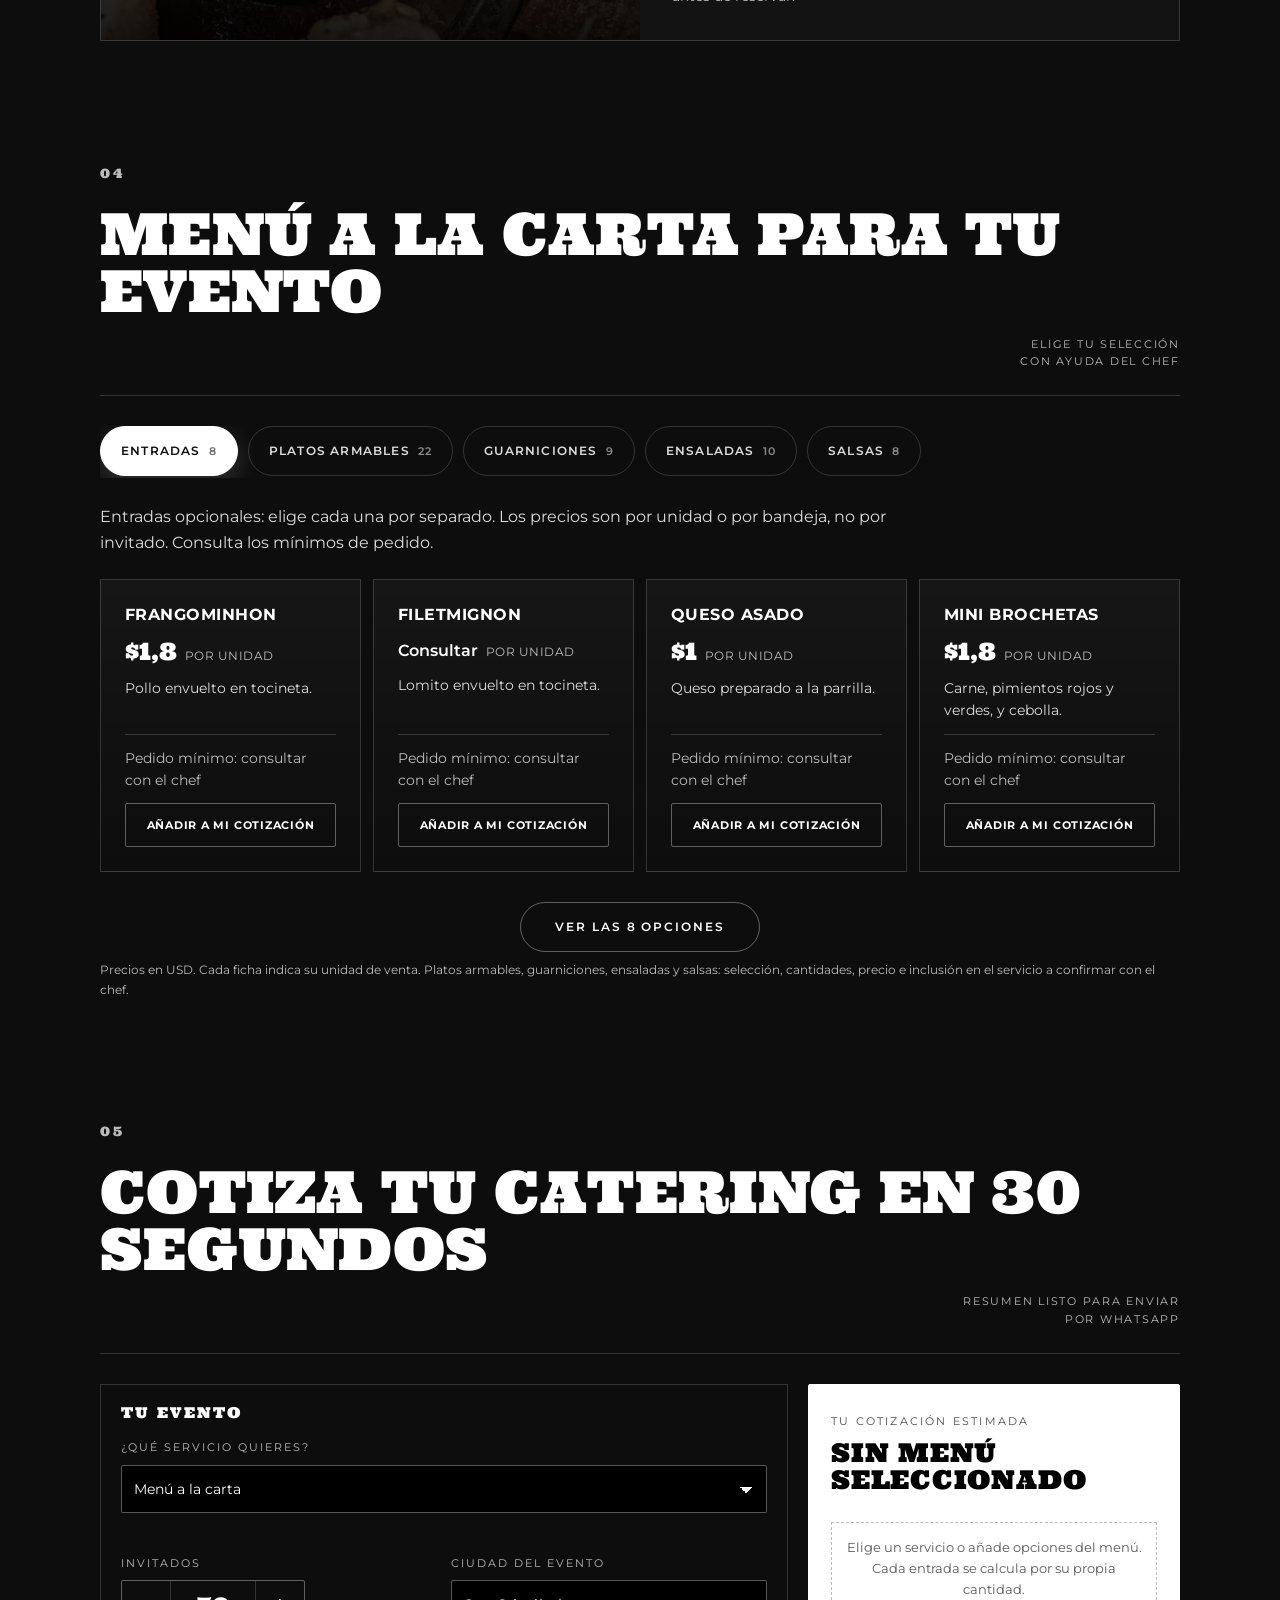
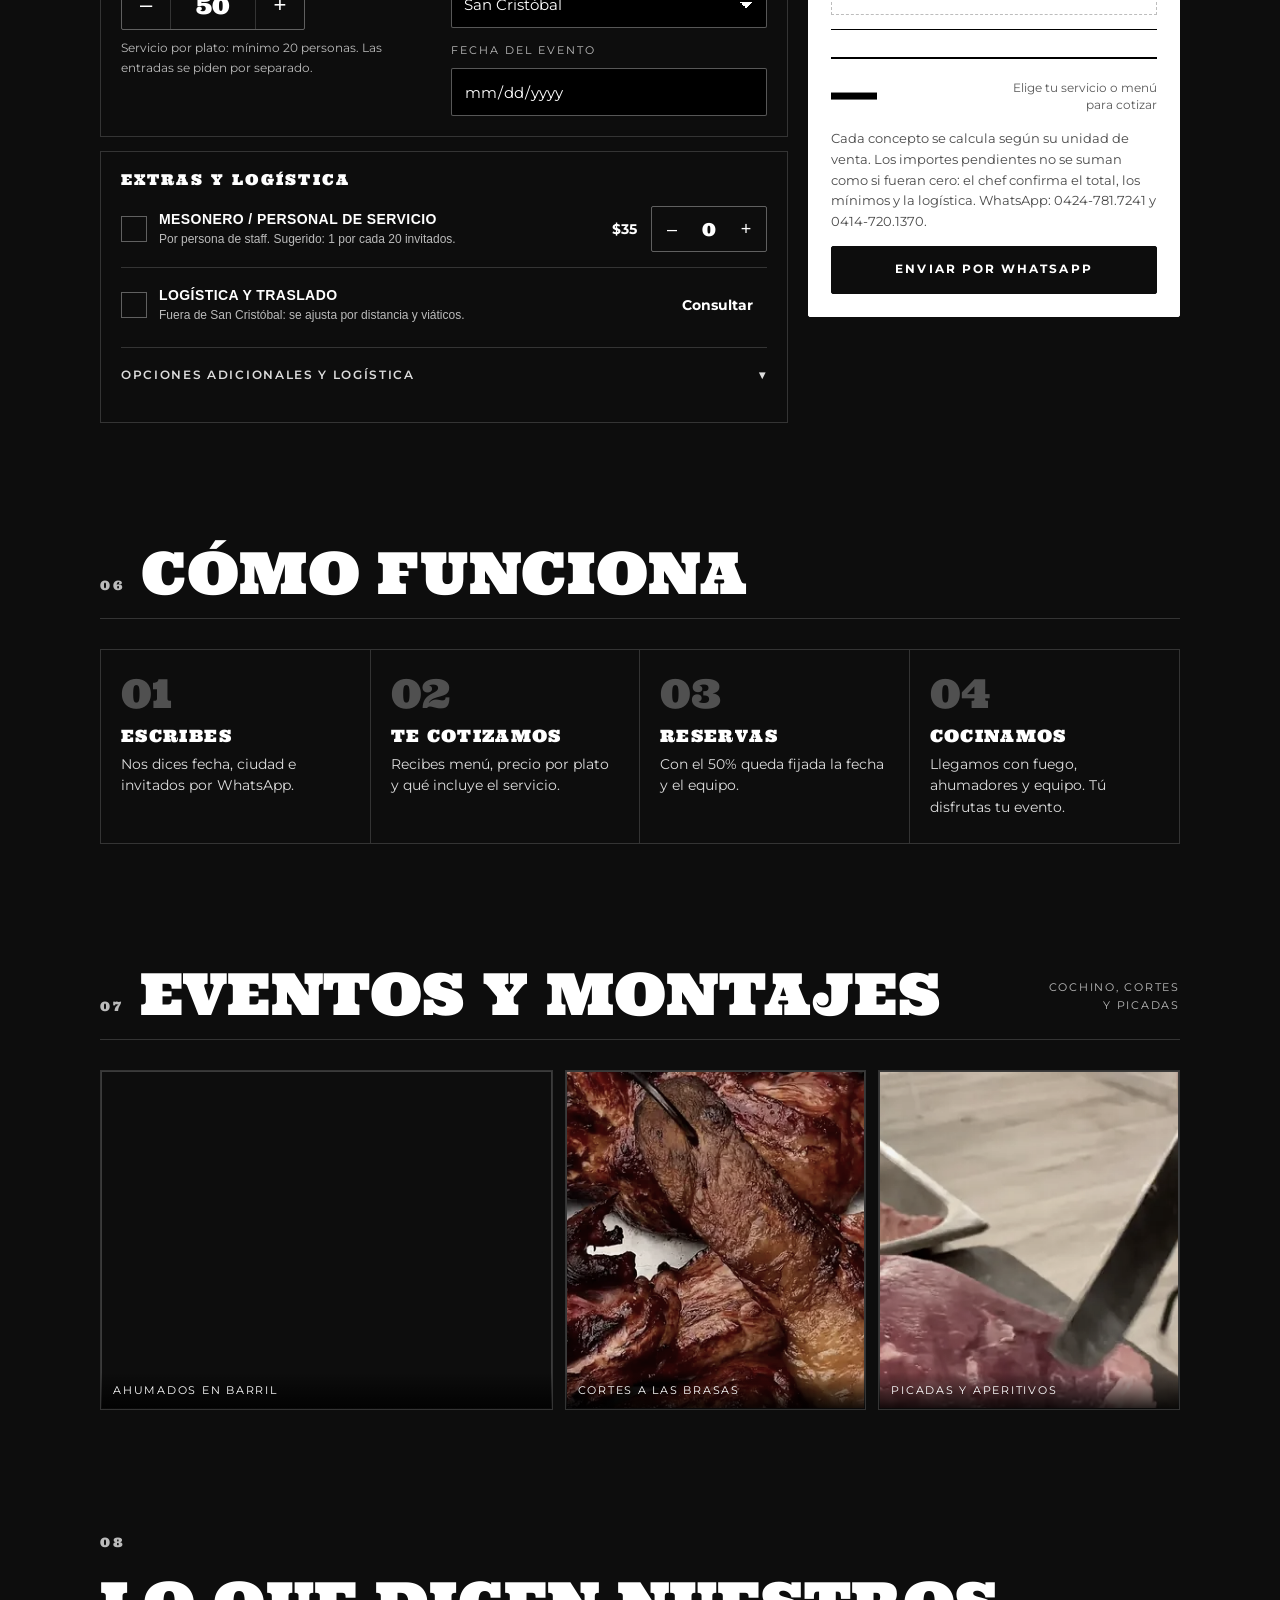
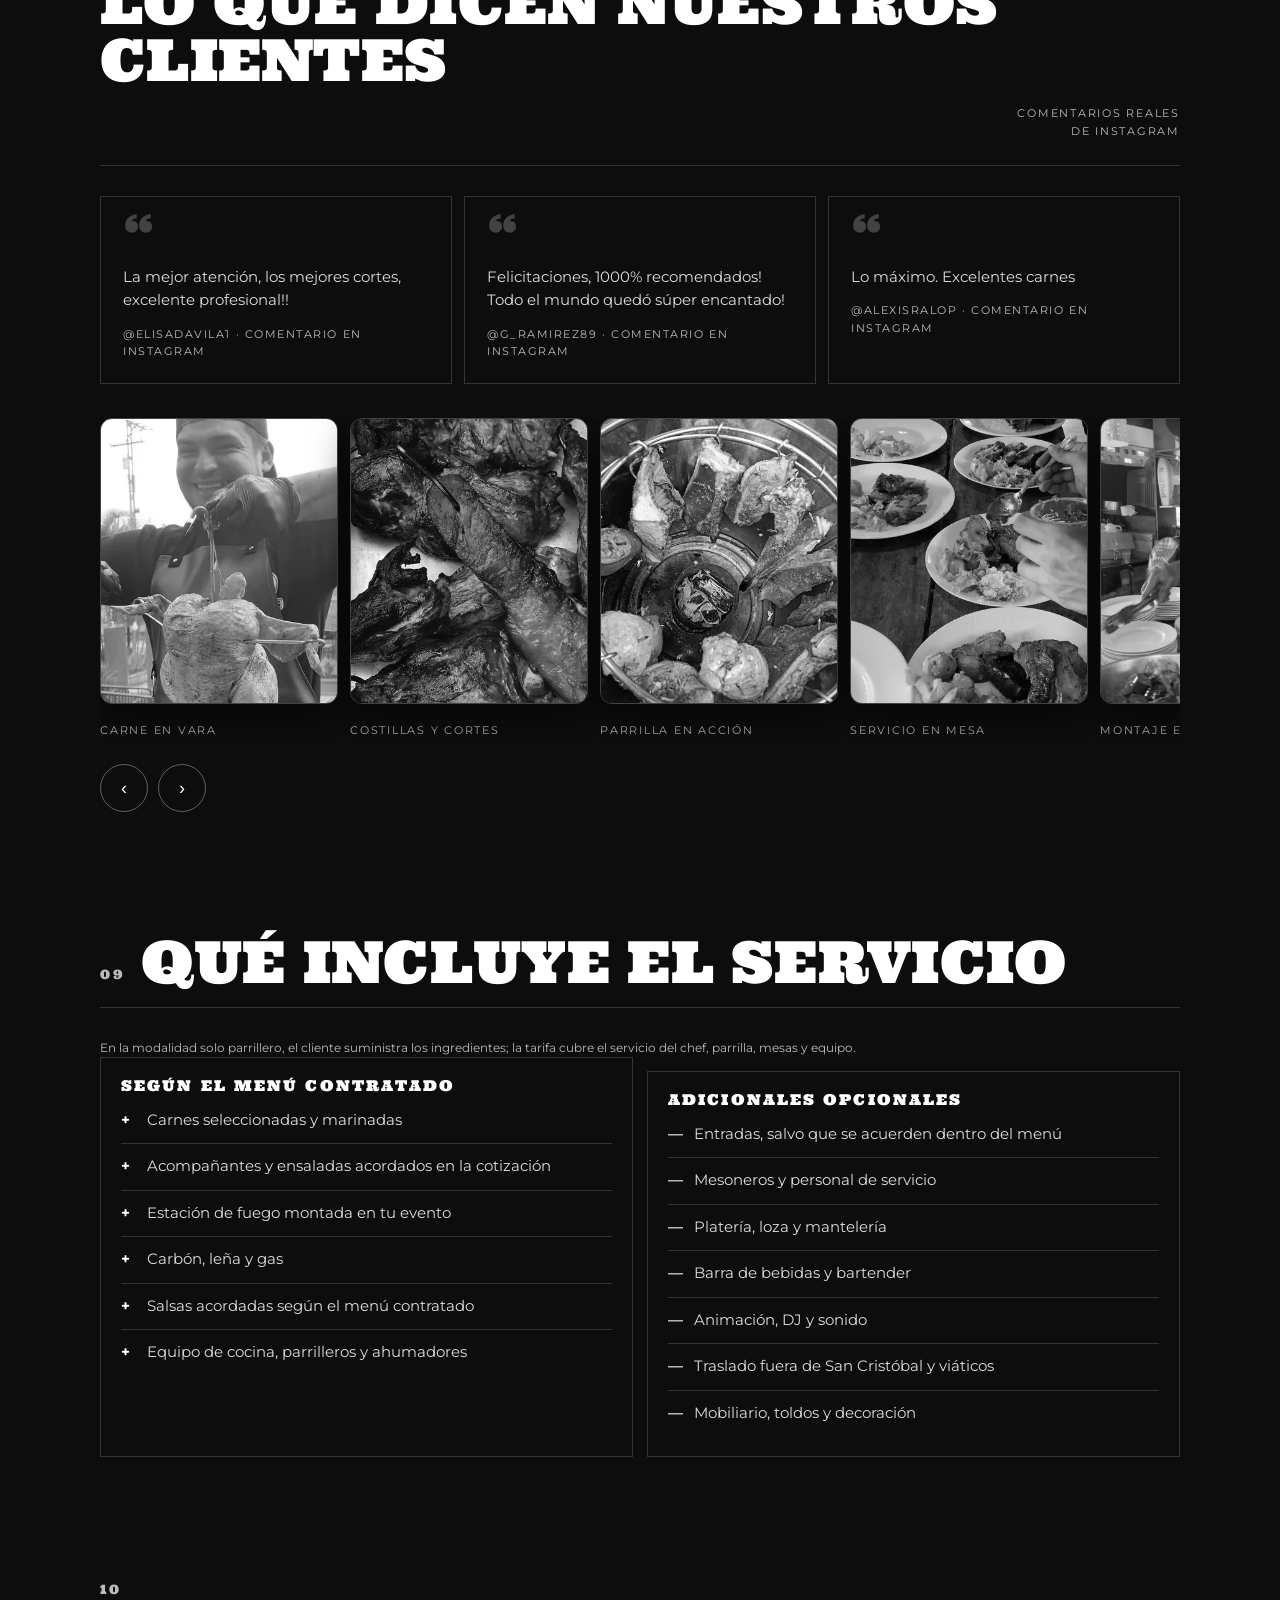
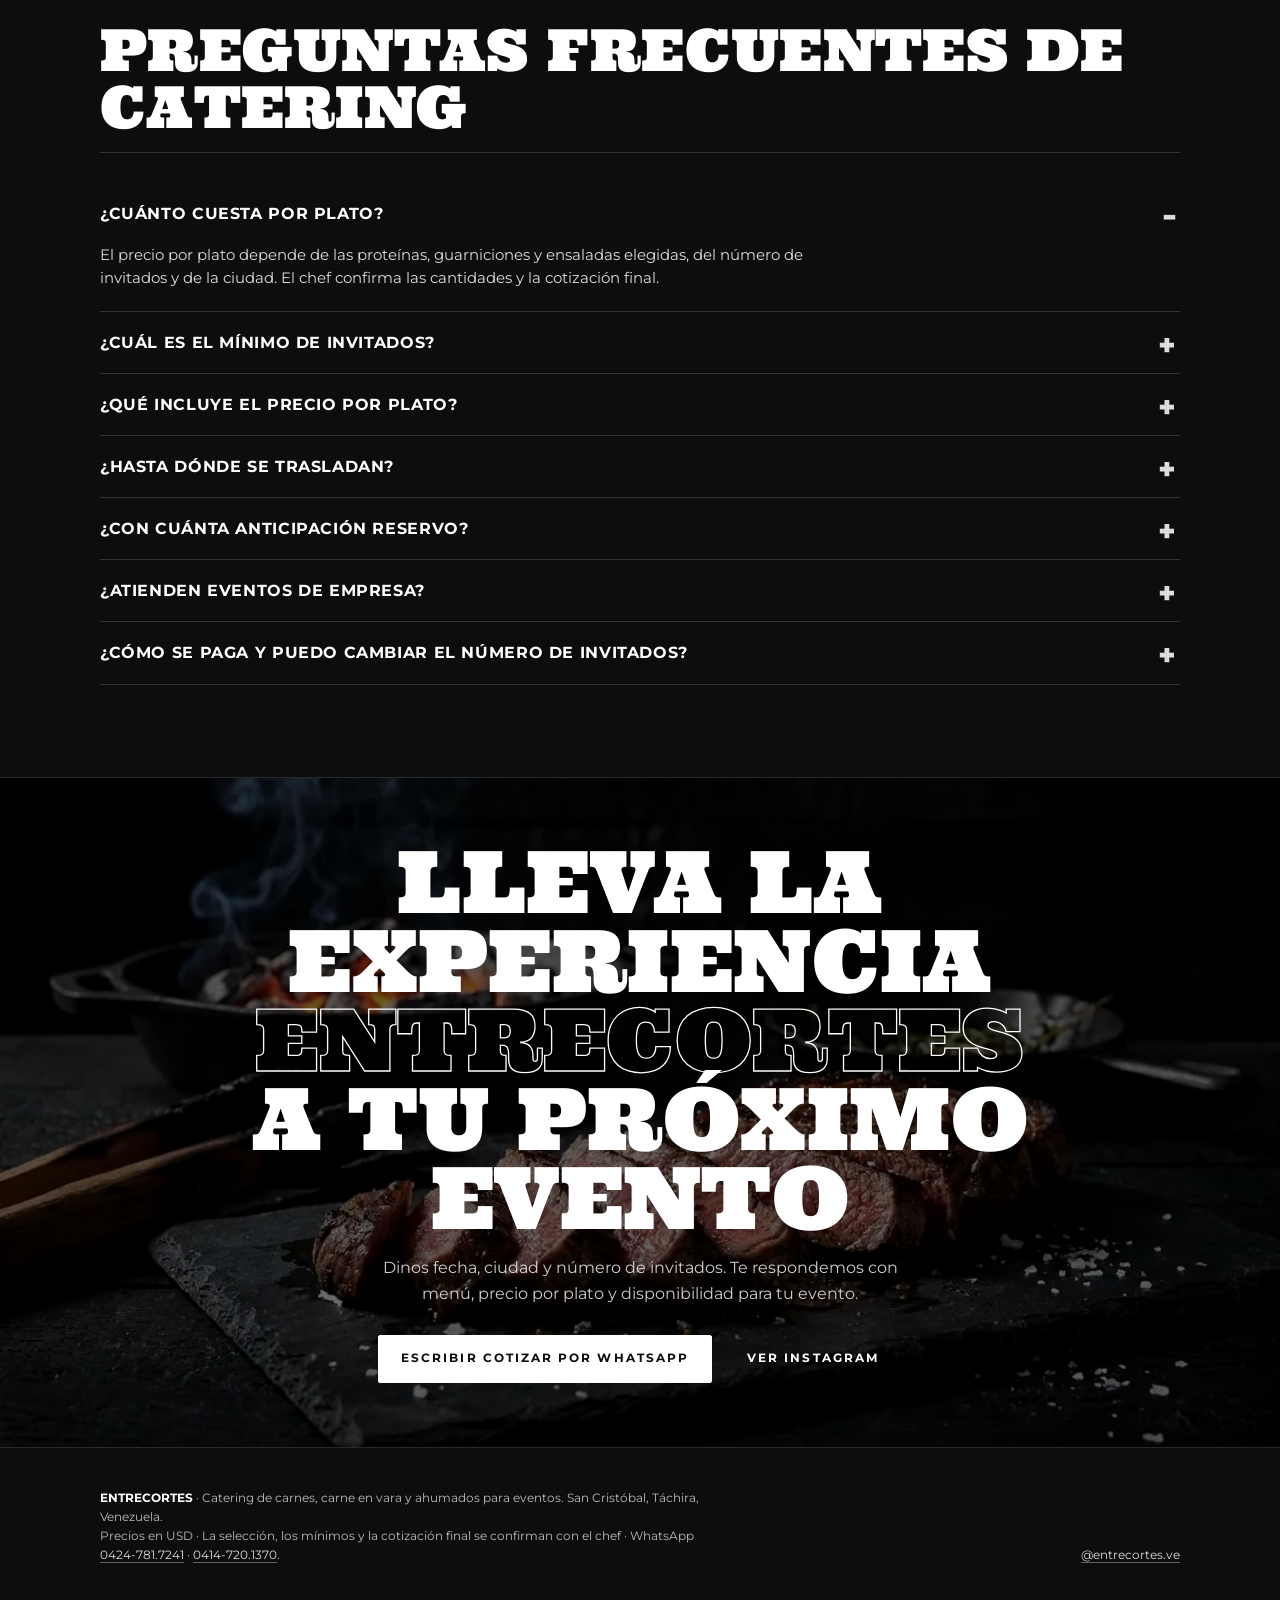
==== commit 11144f60: "Platos armables por res cerdo pollo y embutidos; ensalada Isley confirmada" ====
--- a/index.html
+++ b/index.html
@@ -515,6 +515,11 @@
  .mbar{display:flex;height:104px;padding:16px 352px 16px 24px;justify-content:flex-start;gap:32px;background:#0D0D0D;z-index:78}
  .chef-float{bottom:14px}
 }
+
+.protein-builder{margin:0 0 24px}.protein-builder[hidden]{display:none}.protein-builder>p:first-child{font-size:16px;line-height:1.6;max-width:800px;color:var(--dim);margin:0 0 16px}
+.protein-filters{display:flex;flex-wrap:wrap;gap:12px}.protein-filter{min-height:44px;padding:12px 20px;border:1px solid var(--line-2);background:transparent;color:#fff;font:700 14px/1.4 var(--sans);cursor:pointer;border-radius:4px}
+.protein-filter[aria-pressed="true"]{background:#fff;color:#0D0D0D;border-color:#fff}.protein-filter span{font-weight:400;font-size:12px;margin-left:4px}.protein-filter:focus-visible{outline:2px solid white;outline-offset:3px}
+.protein-builder .hint{font-size:14px;margin-top:16px}
 </style>
 </head>
 <body>
@@ -547,7 +552,7 @@
       <a class="btn btn--ghost" href="#menu">Ver el menú</a>
     </div>
     <div class="hero-stats">
-      <div><strong data-pre="Desde $" data-to="20">Desde $20</strong><span>Por plato</span></div>
+      <div><strong>A tu medida</strong><span>Platos armables</span></div>
       <div><strong data-pre="Hasta " data-to="4000" data-fmt="1">Hasta 4.000</strong><span>Invitados por evento</span></div>
       <div><strong>Ahumadores</strong><span>Barriles Nómadas, en sitio</span></div>
     </div>
@@ -574,7 +579,7 @@
         <h3>Luis Velandia</h3>
         <p>Dueño y chef de EntreCortes. Él está detrás del fuego: selecciona las carnes, define los cortes y cocina en el sitio del evento.</p>
         <ul>
-          <li>Precio base: <b>$20 por plato</b>.</li>
+          <li><b>Platos armables</b>: elige proteínas, guarniciones y ensaladas con el chef.</li>
           <li>Experiencia en eventos de hasta <b>4.000 invitados</b>.</li>
           <li>Cocina con barriles ahumadores de <a href="https://www.instagram.com/ahumadores.nomadas/" target="_blank" rel="noopener">Nómadas Grills</a>, fabricados en Táchira.</li>
           <li>Menú completo: entradas, platos fuertes, guarniciones, ensaladas y salsas.</li>
@@ -647,9 +652,10 @@
     </div>
     <div class="tabs" role="tablist" aria-label="Categorías del menú" id="tabs"></div>
     <p class="entry-note" id="entry-note">Entradas opcionales: elige cada una por separado. Los precios son por unidad o por bandeja, no por invitado. Consulta los mínimos de pedido.</p>
+    <div class="protein-builder" id="protein-builder" hidden><p>Arma tu plato: elige las proteínas y completa tu selección con guarniciones, ensaladas y salsas. Preparaciones al barril, al grill y ahumadas, según la selección acordada con el chef.</p><div class="protein-filters" id="protein-filters" role="group" aria-label="Tipos de proteína"></div><p class="hint">Elige una o varias opciones para solicitar una cotización. El chef confirma porciones, combinaciones y precio por persona.</p></div>
     <div class="menu-grid" id="menu-grid"></div>
     <button type="button" class="menu-more" id="menu-more"></button>
-    <p class="hint">Precios en USD. Cada ficha indica su unidad de venta. Los platos fuertes conservan precios de referencia. Guarniciones, ensaladas y salsas: selección, cantidades e inclusión en el servicio a confirmar con el chef.</p>
+    <p class="hint">Precios en USD. Cada ficha indica su unidad de venta. Platos armables, guarniciones, ensaladas y salsas: selección, cantidades, precio e inclusión en el servicio a confirmar con el chef.</p>
   </section>
 
   <section class="section" id="cotizador" style="padding-top:30px">
@@ -833,7 +839,7 @@
       <span class="num">10</span>
       <h2>Preguntas frecuentes de catering</h2>
     </div>
-    <details open><summary>¿Cuánto cuesta por plato?</summary><p>Desde $20 por plato en platos fuertes. El precio final depende del menú elegido, el número de invitados y la ciudad donde se realice el evento.</p></details>
+    <details open><summary>¿Cuánto cuesta por plato?</summary><p>El precio por plato depende de las proteínas, guarniciones y ensaladas elegidas, del número de invitados y de la ciudad. El chef confirma las cantidades y la cotización final.</p></details>
     <details><summary>¿Cuál es el mínimo de invitados?</summary><p>El servicio por plato comienza en 20 personas. Las hamburguesadas requieren al menos 30 unidades y los chili dogs, 50. En asados por tiempos y entradas, consulta el mínimo específico con el chef.</p></details>
     <details><summary>¿Qué incluye el precio por plato?</summary><p>El plato fuerte con sus acompañantes y ensaladas según el menú, el montaje de la estación de fuego, carbón y leña, salsas de la casa y el equipo de cocina. Las entradas son opcionales y tienen precio propio. Guarniciones, ensaladas y salsas se acuerdan según el menú; mesoneros y platería se cotizan aparte. En solo parrillero, el cliente aporta los ingredientes.</p></details>
     <details><summary>¿Hasta dónde se trasladan?</summary><p>La base es San Cristóbal y cubrimos todo Táchira y otras ciudades de Venezuela. El traslado y los viáticos se calculan según distancia.</p></details>
@@ -943,14 +949,183 @@
   }
 ],
   platos: [
-    {id:"carne", name:"Carne a la parrilla", desc:"Corte seleccionado, punto al gusto.", price:20, per:{g:350}},
-    {id:"pollo", name:"Pollo ahumado", desc:"Ahumado en barril con leña de la zona.", price:16, per:{g:350}},
-    {id:"cochino", name:"Cochino a la vara", desc:"Cuero crocante, cocción lenta.", price:20, per:{g:350}},
-    {id:"costillas", name:"Costillas ahumadas", desc:"Glaseadas y terminadas al carbón.", price:22, per:{g:350}},
-    {id:"mixta", name:"Parrilla mixta", desc:"Res, pollo y chorizo criollo.", price:22, per:{g:350}},
-    {id:"pescado", name:"Pescado a la parrilla", desc:"Filete fresco, con salsa de la casa.", price:20, per:{g:350}},
-    {id:"picana", name:"Picaña premium", desc:"Corte de primera, servicio en tabla.", price:28, per:{g:350}}
-  ],
+  {
+    "id": "solomo",
+    "name": "Solomo",
+    "desc": "Corte y preparación a acordar con el chef.",
+    "price": null,
+    "per": {},
+    "proteinGroup": "res"
+  },
+  {
+    "id": "puntalomito",
+    "name": "Punta de lomito",
+    "desc": "Corte y preparación a acordar con el chef.",
+    "price": null,
+    "per": {},
+    "proteinGroup": "res"
+  },
+  {
+    "id": "polloderes",
+    "name": "Pollo de res",
+    "desc": "Corte y preparación a acordar con el chef.",
+    "price": null,
+    "per": {},
+    "proteinGroup": "res"
+  },
+  {
+    "id": "ganso",
+    "name": "Ganso",
+    "desc": "Corte y preparación a acordar con el chef.",
+    "price": null,
+    "per": {},
+    "proteinGroup": "res"
+  },
+  {
+    "id": "entrana",
+    "name": "Entraña",
+    "desc": "Corte y preparación a acordar con el chef.",
+    "price": null,
+    "per": {},
+    "proteinGroup": "res"
+  },
+  {
+    "id": "asadotira",
+    "name": "Asado de tira",
+    "desc": "Corte y preparación a acordar con el chef.",
+    "price": null,
+    "per": {},
+    "proteinGroup": "res"
+  },
+  {
+    "id": "vacio",
+    "name": "Vacío",
+    "desc": "Corte y preparación a acordar con el chef.",
+    "price": null,
+    "per": {},
+    "proteinGroup": "res"
+  },
+  {
+    "id": "bondiola",
+    "name": "Bondiola",
+    "desc": "Corte y preparación a acordar con el chef.",
+    "price": null,
+    "per": {},
+    "proteinGroup": "cerdo"
+  },
+  {
+    "id": "porkbellyplato",
+    "name": "Pork belly",
+    "desc": "Corte y preparación a acordar con el chef.",
+    "price": null,
+    "per": {},
+    "proteinGroup": "cerdo"
+  },
+  {
+    "id": "costillasahumadas",
+    "name": "Costillas ahumadas",
+    "desc": "Corte y preparación a acordar con el chef.",
+    "price": null,
+    "per": {},
+    "proteinGroup": "cerdo"
+  },
+  {
+    "id": "cerdoentero",
+    "name": "Cerdo entero",
+    "desc": "Corte y preparación a acordar con el chef.",
+    "price": null,
+    "per": {},
+    "proteinGroup": "cerdo"
+  },
+  {
+    "id": "lomocerdo",
+    "name": "Lomo de cerdo",
+    "desc": "Corte y preparación a acordar con el chef.",
+    "price": null,
+    "per": {},
+    "proteinGroup": "cerdo"
+  },
+  {
+    "id": "cochinillosegoviano",
+    "name": "Cochinillo segoviano",
+    "desc": "Cochinillo pequeño. Consulta la presentación y el servicio con el chef.",
+    "price": null,
+    "per": {},
+    "proteinGroup": "cerdo"
+  },
+  {
+    "id": "churrascopollo",
+    "name": "Churrasco de pollo",
+    "desc": "Preparación y porción a acordar con el chef.",
+    "price": null,
+    "per": {},
+    "proteinGroup": "pollo"
+  },
+  {
+    "id": "pechugaahumada",
+    "name": "Pechuga ahumada",
+    "desc": "Preparación y porción a acordar con el chef.",
+    "price": null,
+    "per": {},
+    "proteinGroup": "pollo"
+  },
+  {
+    "id": "alitas",
+    "name": "Alitas",
+    "desc": "Preparación y porción a acordar con el chef.",
+    "price": null,
+    "per": {},
+    "proteinGroup": "pollo"
+  },
+  {
+    "id": "polloenterobrasa",
+    "name": "Pollo entero a la brasa",
+    "desc": "Preparación y porción a acordar con el chef.",
+    "price": null,
+    "per": {},
+    "proteinGroup": "pollo"
+  },
+  {
+    "id": "polloenterorelleno",
+    "name": "Pollo entero relleno",
+    "desc": "Relleno a acordar con el chef.",
+    "price": null,
+    "per": {},
+    "proteinGroup": "pollo"
+  },
+  {
+    "id": "supremarellena",
+    "name": "Suprema rellena",
+    "desc": "Relleno a acordar con el chef.",
+    "price": null,
+    "per": {},
+    "proteinGroup": "pollo"
+  },
+  {
+    "id": "chorizoparrillero",
+    "name": "Chorizo parrillero",
+    "desc": "Selección de embutidos para tu asado.",
+    "price": null,
+    "per": {},
+    "proteinGroup": "embutidos"
+  },
+  {
+    "id": "morcillaparrillera",
+    "name": "Morcilla dulce o picante",
+    "desc": "Selección de embutidos para tu asado.",
+    "price": null,
+    "per": {},
+    "proteinGroup": "embutidos"
+  },
+  {
+    "id": "chistorra",
+    "name": "Chistorra",
+    "desc": "Selección de embutidos para tu asado.",
+    "price": null,
+    "per": {},
+    "proteinGroup": "embutidos"
+  }
+],
   acompanantes: [
   {
     "id": "papasbravas",
@@ -1077,6 +1252,13 @@
     "id": "guacamole",
     "name": "Guacamole",
     "desc": "Guacamole para acompañar tu selección.",
+    "price": null,
+    "per": {}
+  },
+  {
+    "id": "isley",
+    "name": "Ensalada Isley",
+    "desc": "Remolacha, pepino y aceite balsámico.",
     "price": null,
     "per": {}
   }
@@ -1150,7 +1332,7 @@
   {id:"barra", name:"Barra de bebidas + bartender", desc:"Coctelería y servicio de barra.", price:120, qty:false, adv:true}
 ];
 
-var state = {cat:"entradas", guests:50, picked:{}, extras:{}, mode:"carta", all:false};
+var state = {cat:"entradas", guests:50, picked:{}, extras:{}, mode:"carta", protein:"res", all:false};
 var MODES = {
   carta:{name:"Menú a la carta",min:20,label:"Invitados",hint:"Servicio por plato: mínimo 20 personas. Las entradas se piden por separado."},
   tiempos:{name:"Asado de cinco tiempos",min:1,label:"Invitados",hint:"Mínimo y precio por persona: a confirmar con el chef para cinco tiempos."},
@@ -1166,13 +1348,16 @@
 function kg(g,n){return (Math.round(g*n/10)/100).toFixed(1).replace('.',',')+' kg';}
 function allItems(){var out=[];Object.keys(MENU).forEach(function(k){MENU[k].forEach(function(it){it.cat=k;out.push(it);});});return out;}
 function itemById(id){return allItems().find(function(it){return it.id===id;});}
-var CATS=[["entradas","Entradas"],["platos","Platos fuertes"],["acompanantes","Guarniciones"],["ensaladas","Ensaladas"],["salsas","Salsas"]];
+var CATS=[["entradas","Entradas"],["platos","Platos armables"],["acompanantes","Guarniciones"],["ensaladas","Ensaladas"],["salsas","Salsas"]];
 document.getElementById('tabs').innerHTML=CATS.map(function(c){return '<button class="tab" role="tab" data-cat="'+c[0]+'" aria-selected="'+(c[0]==='entradas')+'">'+c[1]+'<span class="cnt">'+MENU[c[0]].length+'</span></button>';}).join('');
+document.getElementById('protein-filters').addEventListener('click',function(e){var b=e.target.closest('[data-protein]');if(!b)return;state.protein=b.dataset.protein;state.all=false;renderMenu();});
 document.getElementById('tabs').addEventListener('click',function(e){var b=e.target.closest('.tab');if(!b)return;state.cat=b.dataset.cat;state.all=false;renderMenu();});
 function renderMenu(){
  document.querySelectorAll('.tab').forEach(function(t){t.setAttribute('aria-selected',String(t.dataset.cat===state.cat));});
  document.getElementById('entry-note').hidden=state.cat!=='entradas';
- var list=MENU[state.cat],show=state.all?list.length:Math.min(4,list.length);
+ var isProtein=state.cat==='platos';document.getElementById('protein-builder').hidden=!isProtein;
+ document.getElementById('protein-filters').innerHTML=[['res','Res'],['cerdo','Cerdo'],['pollo','Pollo'],['embutidos','Embutidos']].map(function(g){var count=MENU.platos.filter(function(it){return it.proteinGroup===g[0];}).length;return '<button class="protein-filter" type="button" data-protein="'+g[0]+'" aria-pressed="'+(state.protein===g[0])+'">'+g[1]+' <span>'+count+'</span></button>';}).join('');
+ var list=MENU[state.cat];if(isProtein)list=list.filter(function(it){return it.proteinGroup===state.protein;});var show=state.all?list.length:Math.min(4,list.length);
  document.getElementById('menu-grid').innerHTML=list.slice(0,show).map(function(it){
   var on=!!state.picked[it.id],entry=state.cat==='entradas';
   var unit=entry?(it.unit==='por confirmar'?'unidad de venta por confirmar':'por '+it.unit):(it.per.g?it.per.g+' g / plato':(it.per.u?it.per.u+' piezas / plato':'cantidad a confirmar'));
@@ -1226,7 +1411,7 @@
   var val=it.price===null?null:it.price*(entry?q:state.guests);
   if(entry&&it.min===null){sub+=' · mínimo por confirmar';minPending.push(it.name);}
   if(val===null)pending.push(it.name);else food+=val;
-  if(it.cat==='platos')protG+=it.per.g;
+  if(it.cat==='platos'&&it.per.g)protG+=it.per.g;
   lines.push({name:it.name,sub:sub,val:val});
  });
  EXTRAS.forEach(function(x){var q=state.extras[x.id]||0;if(!q)return;var val=x.price===null?null:q*x.price;if(val===null)pending.push(x.name);else extrasTotal+=val;xlines.push({name:x.name+(x.qty?' × '+q:''),sub:'Adicional',val:val});});
@@ -1264,7 +1449,7 @@
 }
 
 // marquee
-var strip = ["Entradas","Asados por tiempos","Platos fuertes","Guarniciones","Ensaladas","Salsas de la casa","Al barril · al grill · ahumadas","Coffee breaks","Eventos corporativos","San Cristóbal · Táchira"];
+var strip = ["Entradas","Asados por tiempos","Platos armables","Guarniciones","Ensaladas","Salsas de la casa","Al barril · al grill · ahumadas","Coffee breaks","Eventos corporativos","San Cristóbal · Táchira"];
 var piece = strip.map(function(s){ return "<span>" + s + "<i>◆</i></span>"; }).join("");
 document.getElementById("marquee").innerHTML = piece + piece;
 
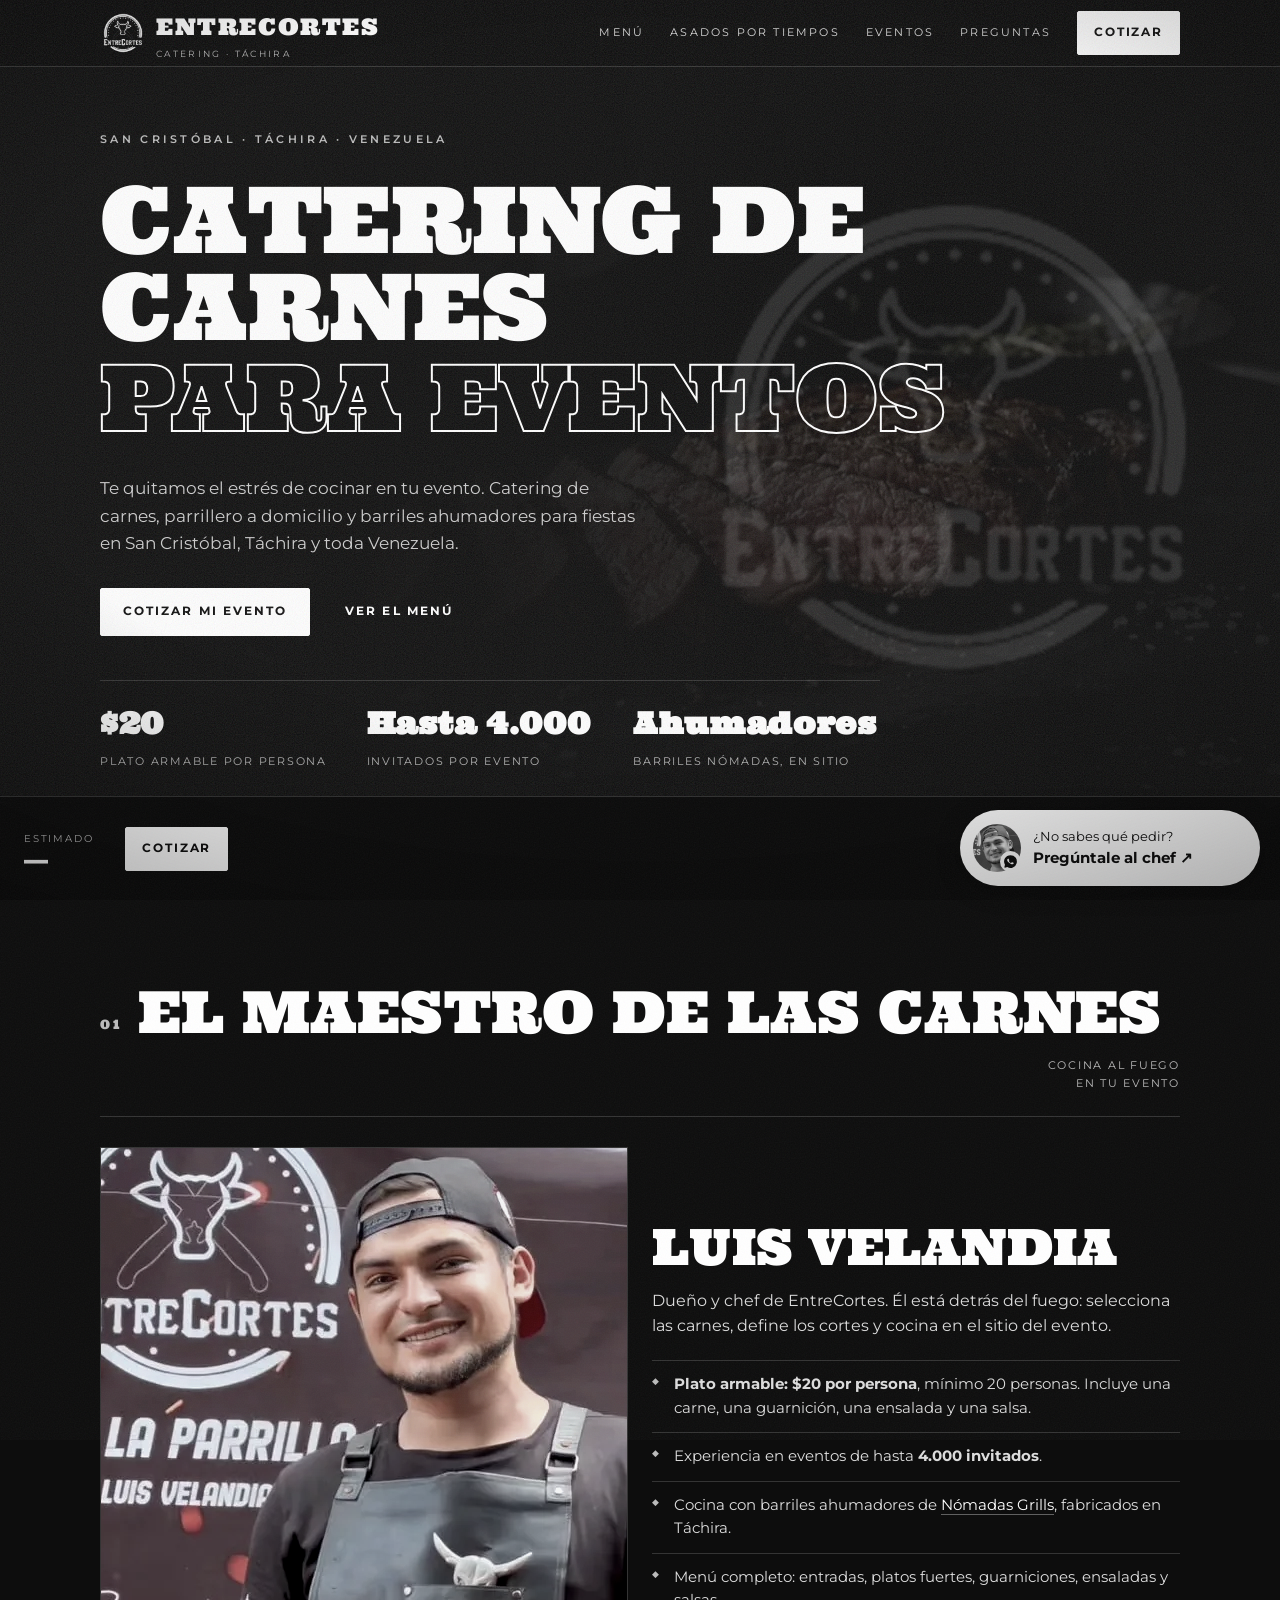
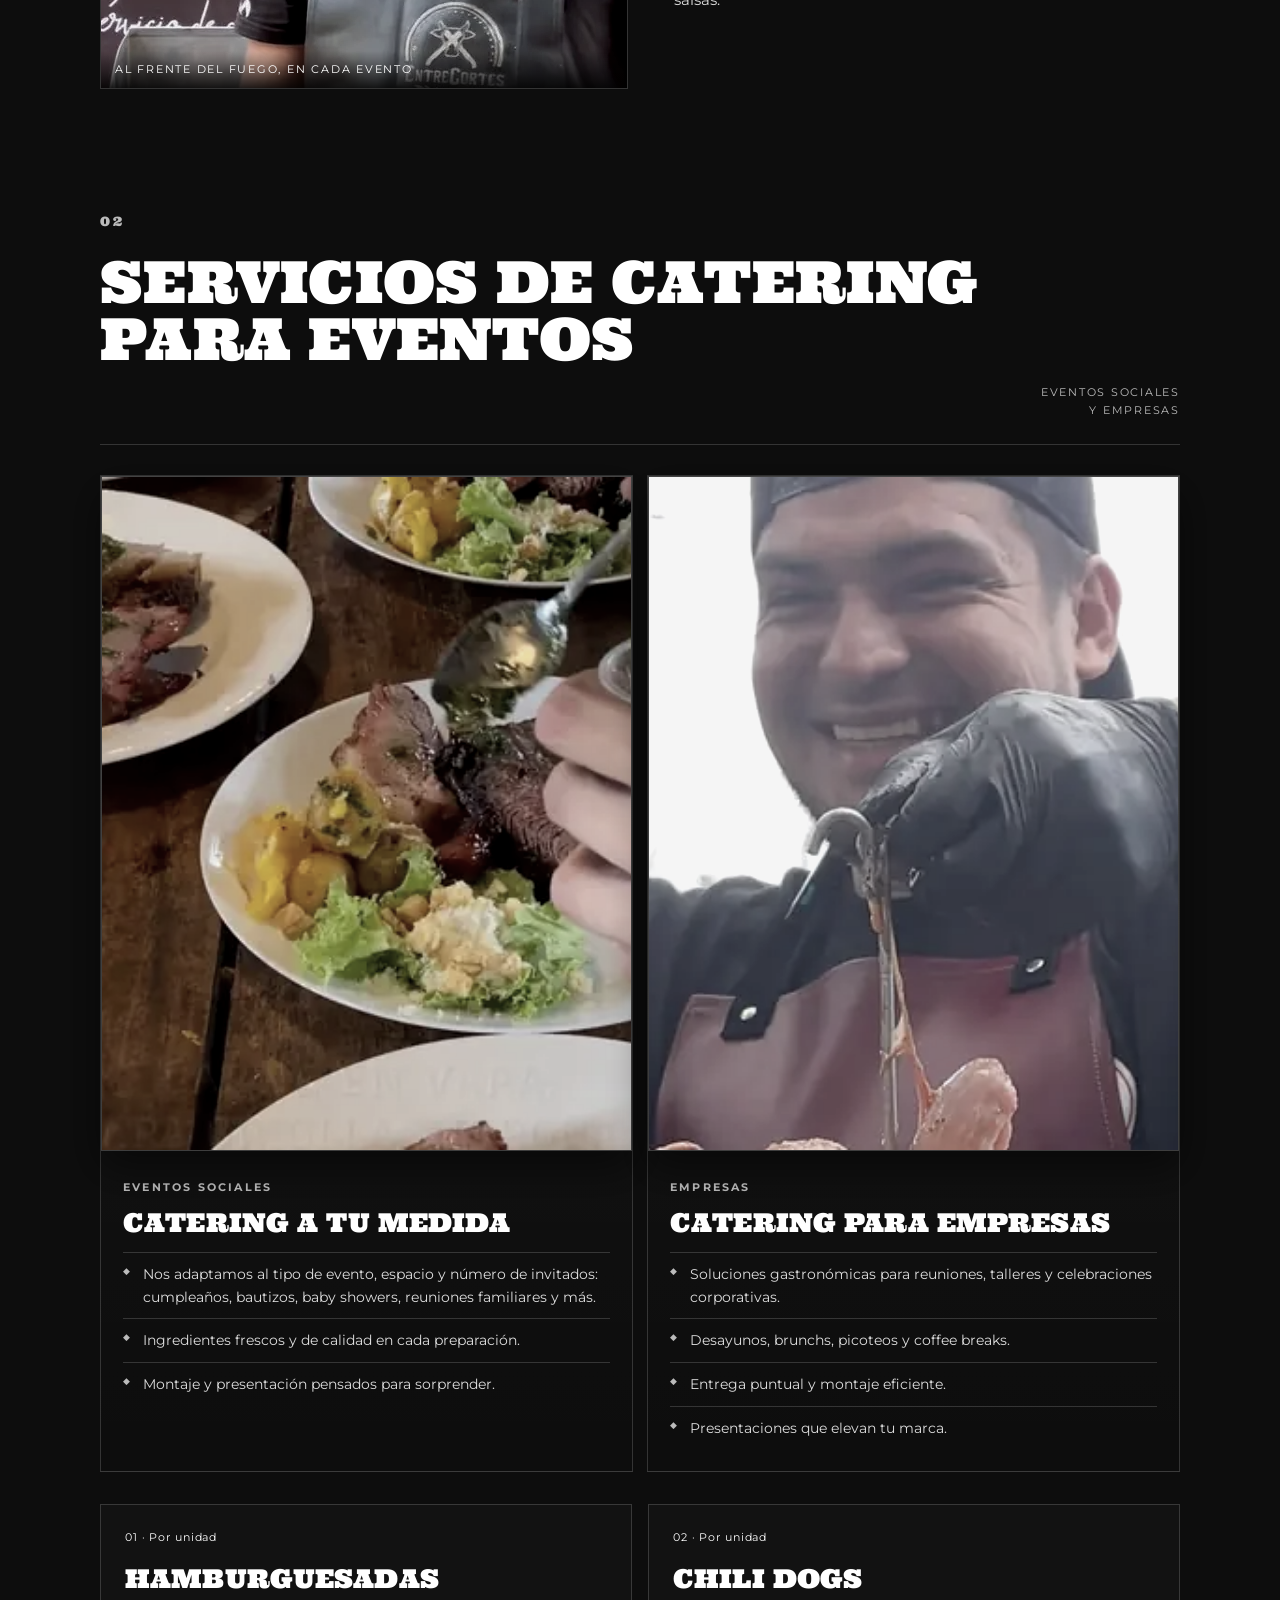
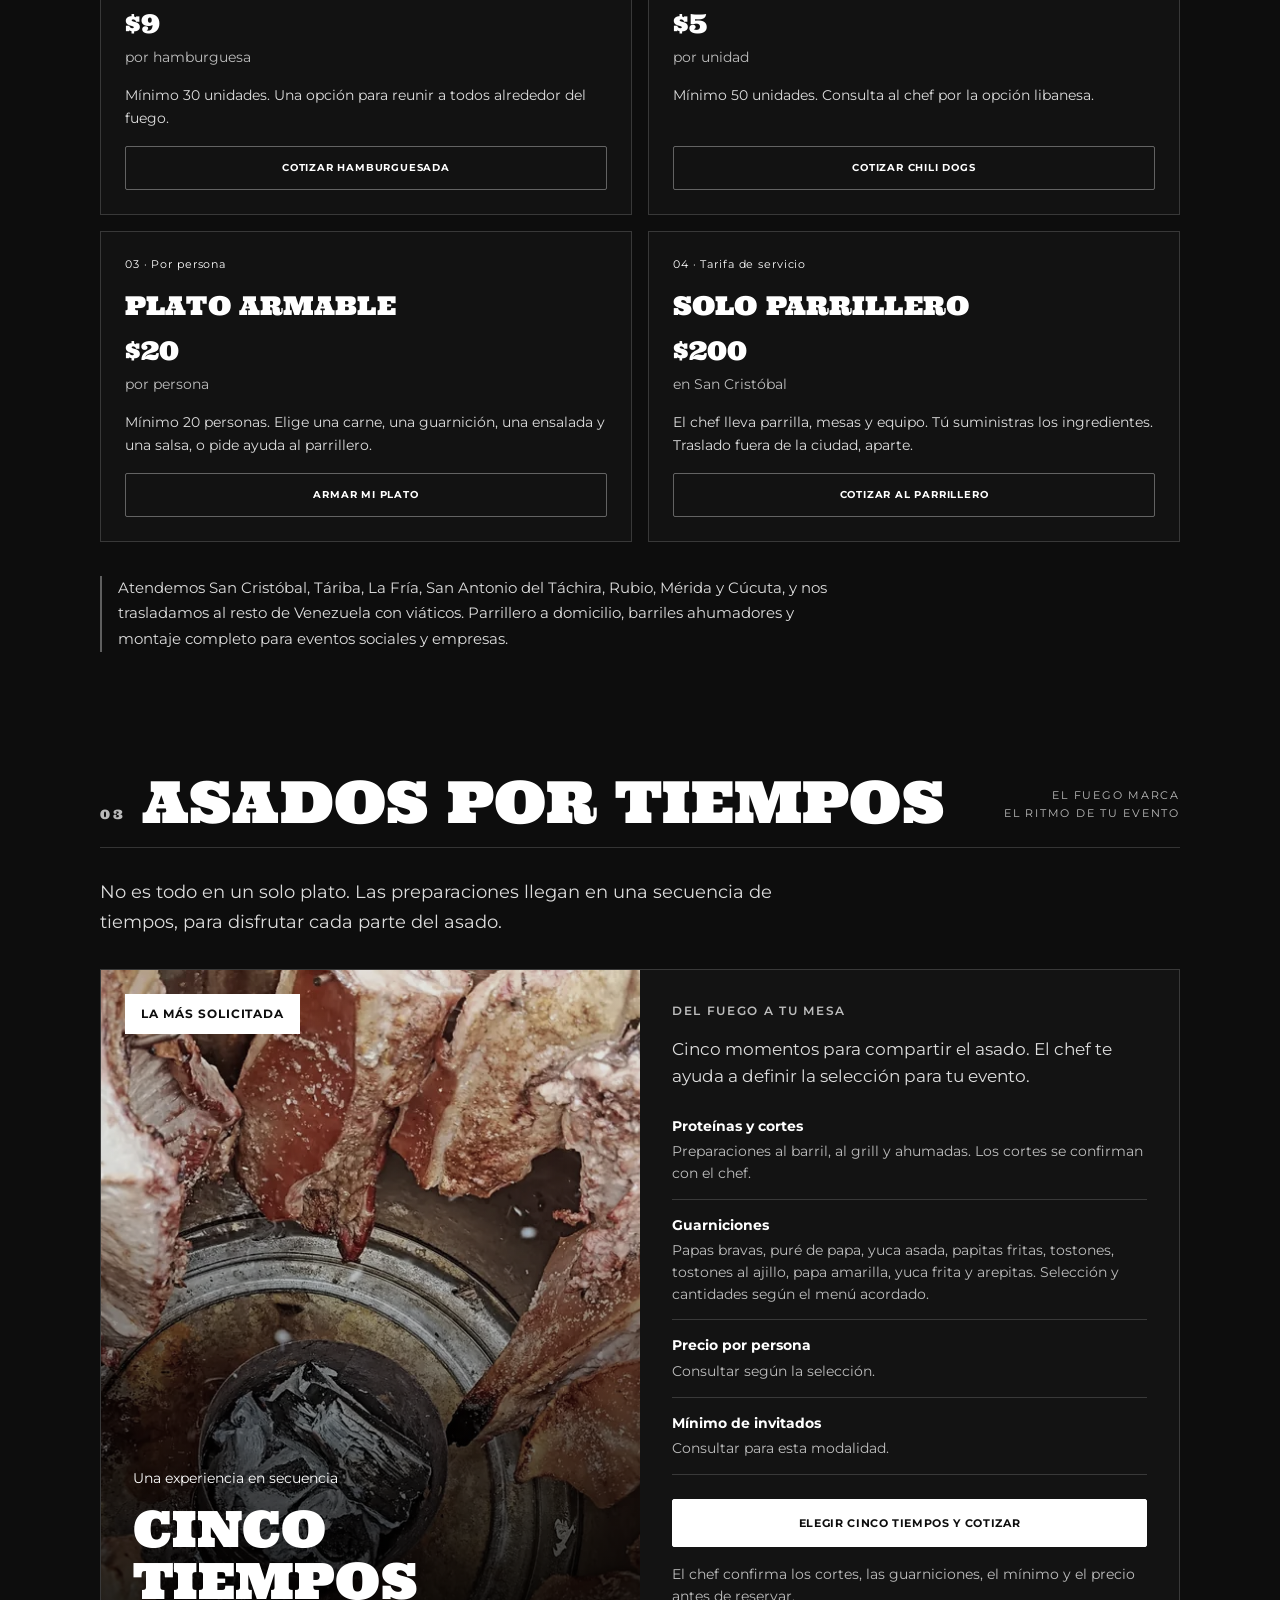
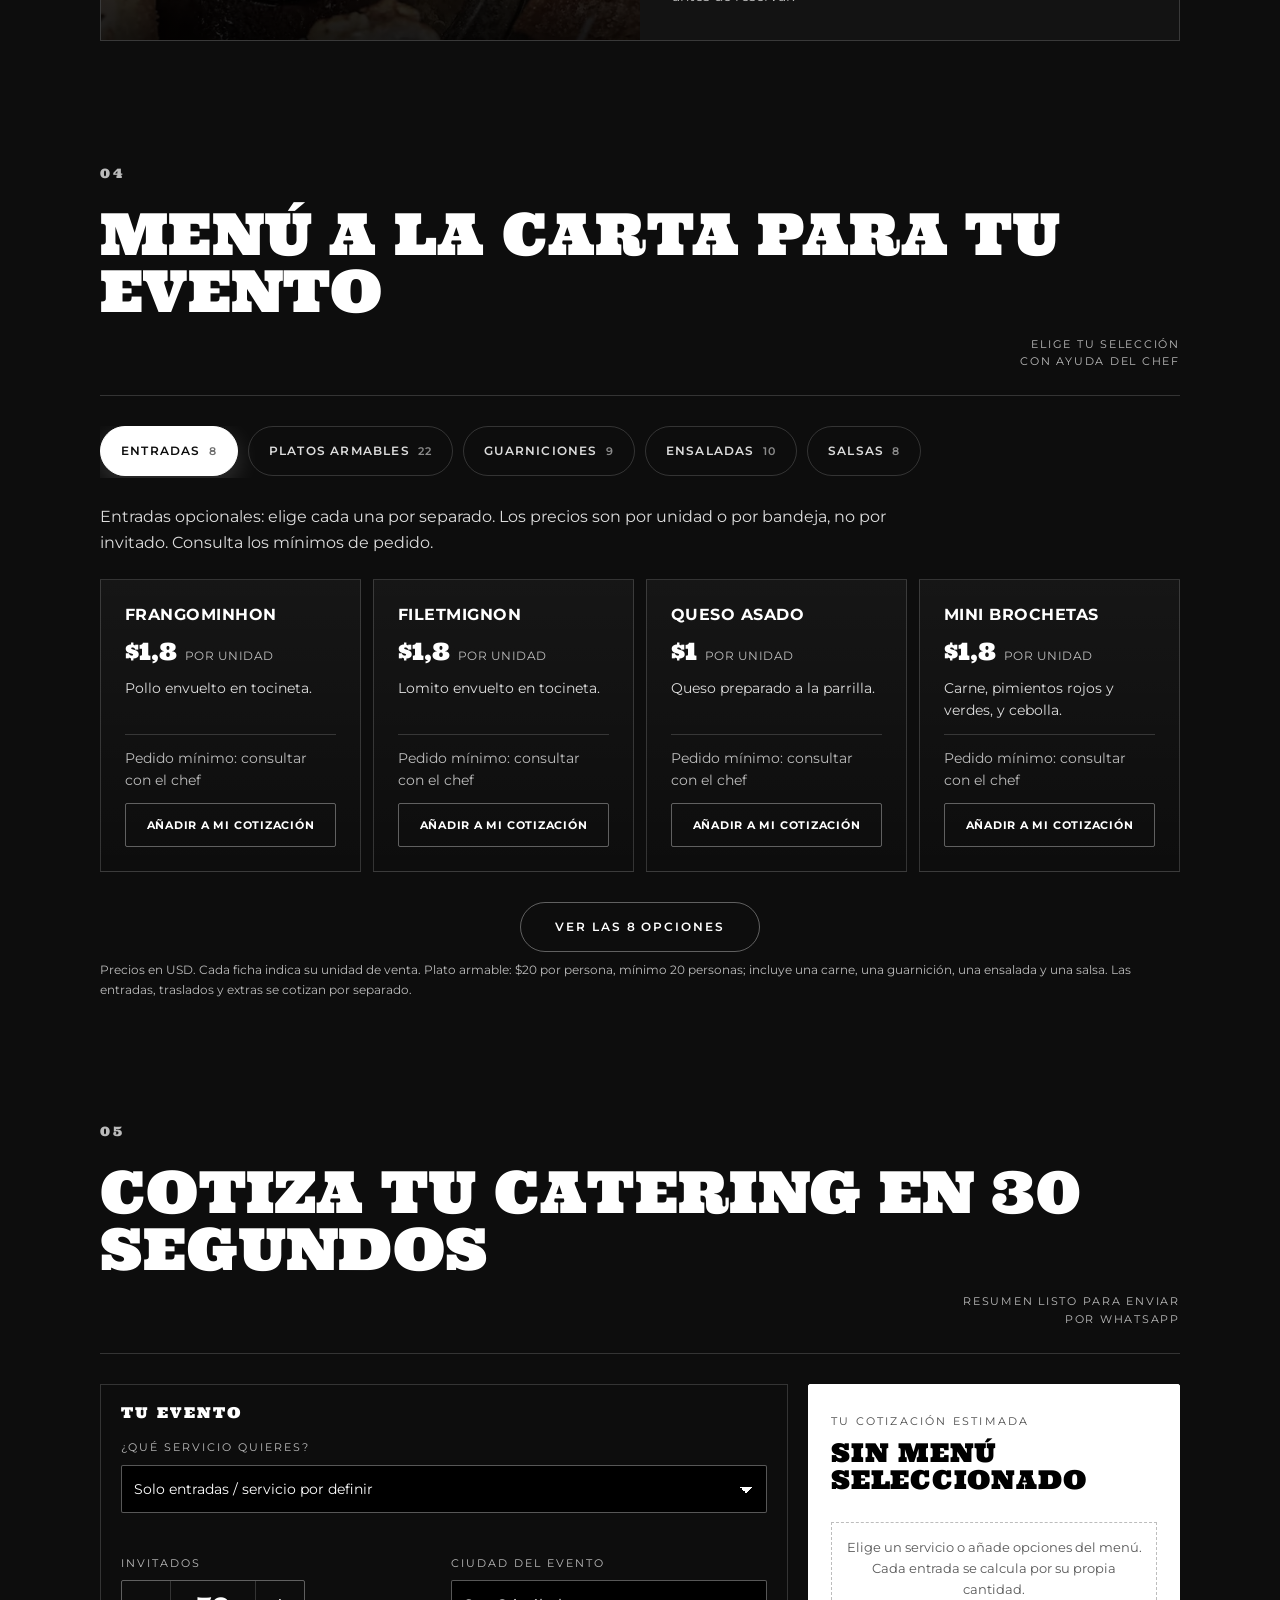
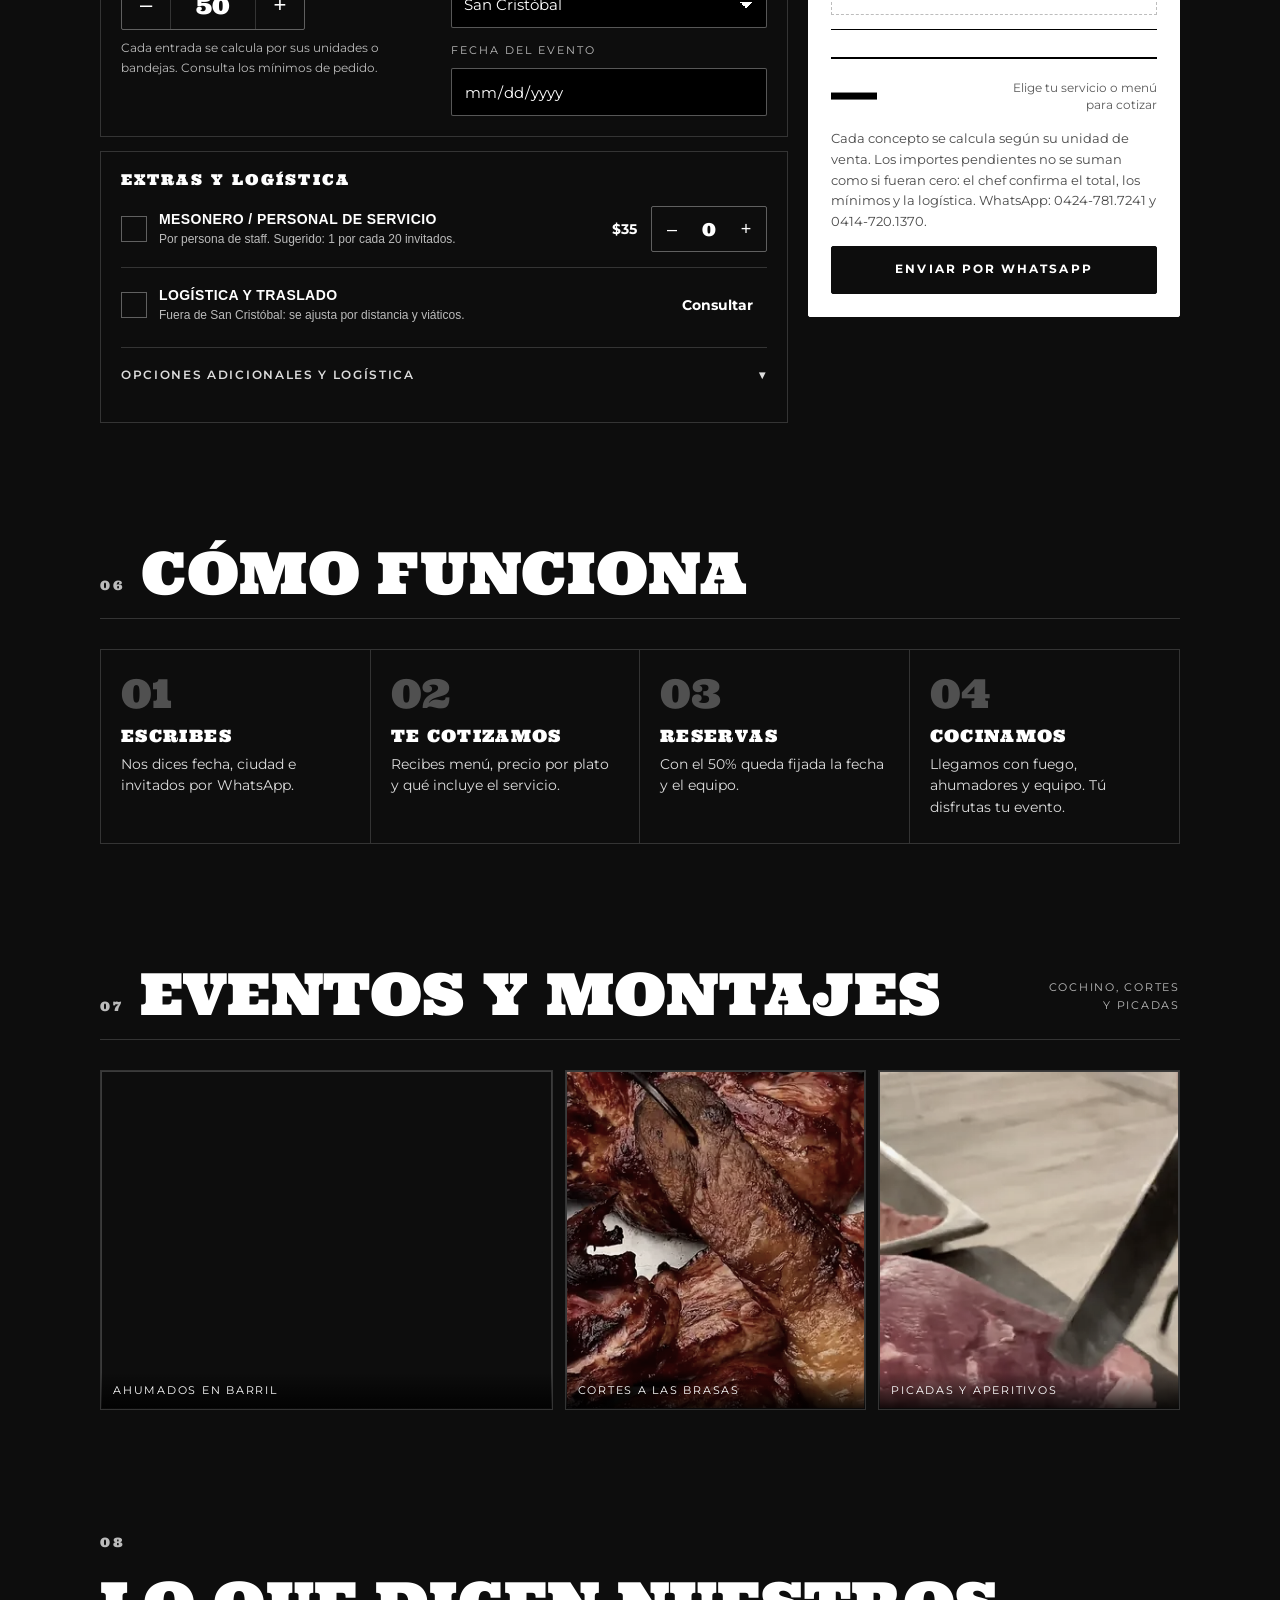
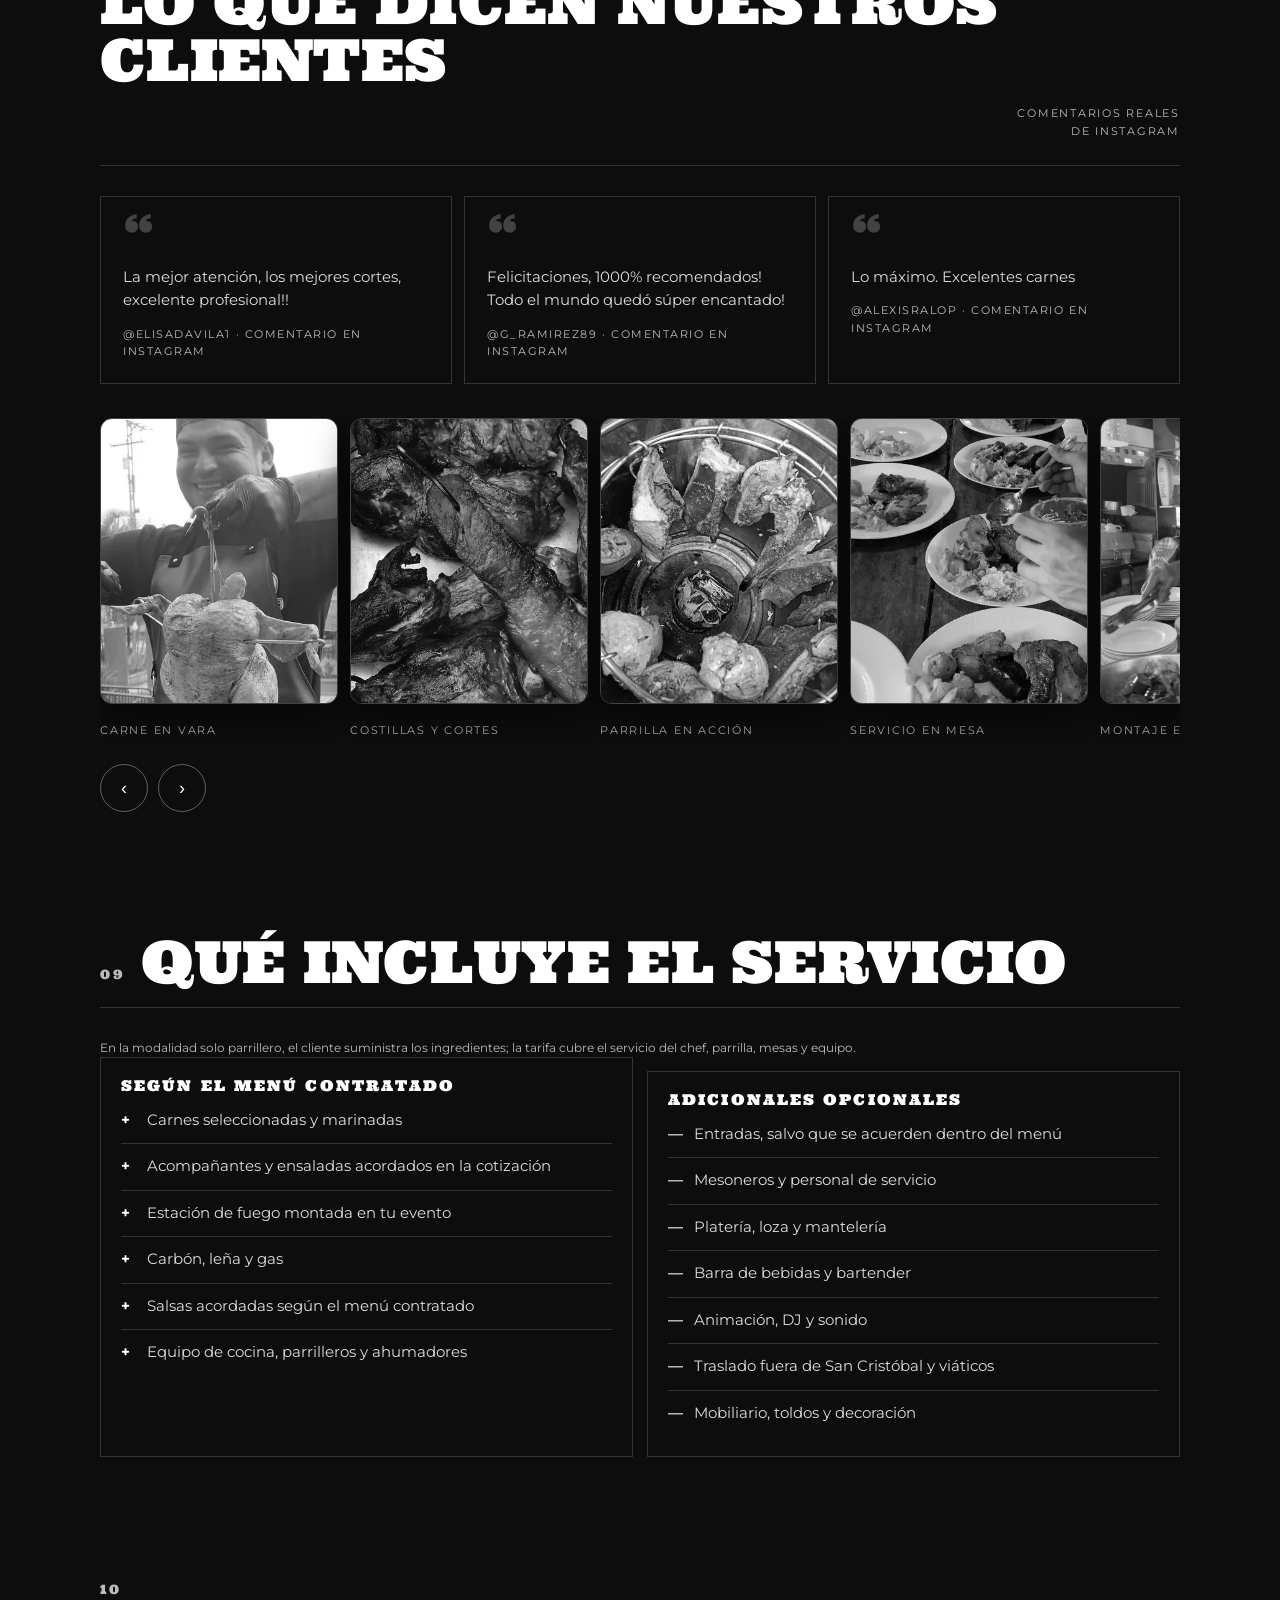
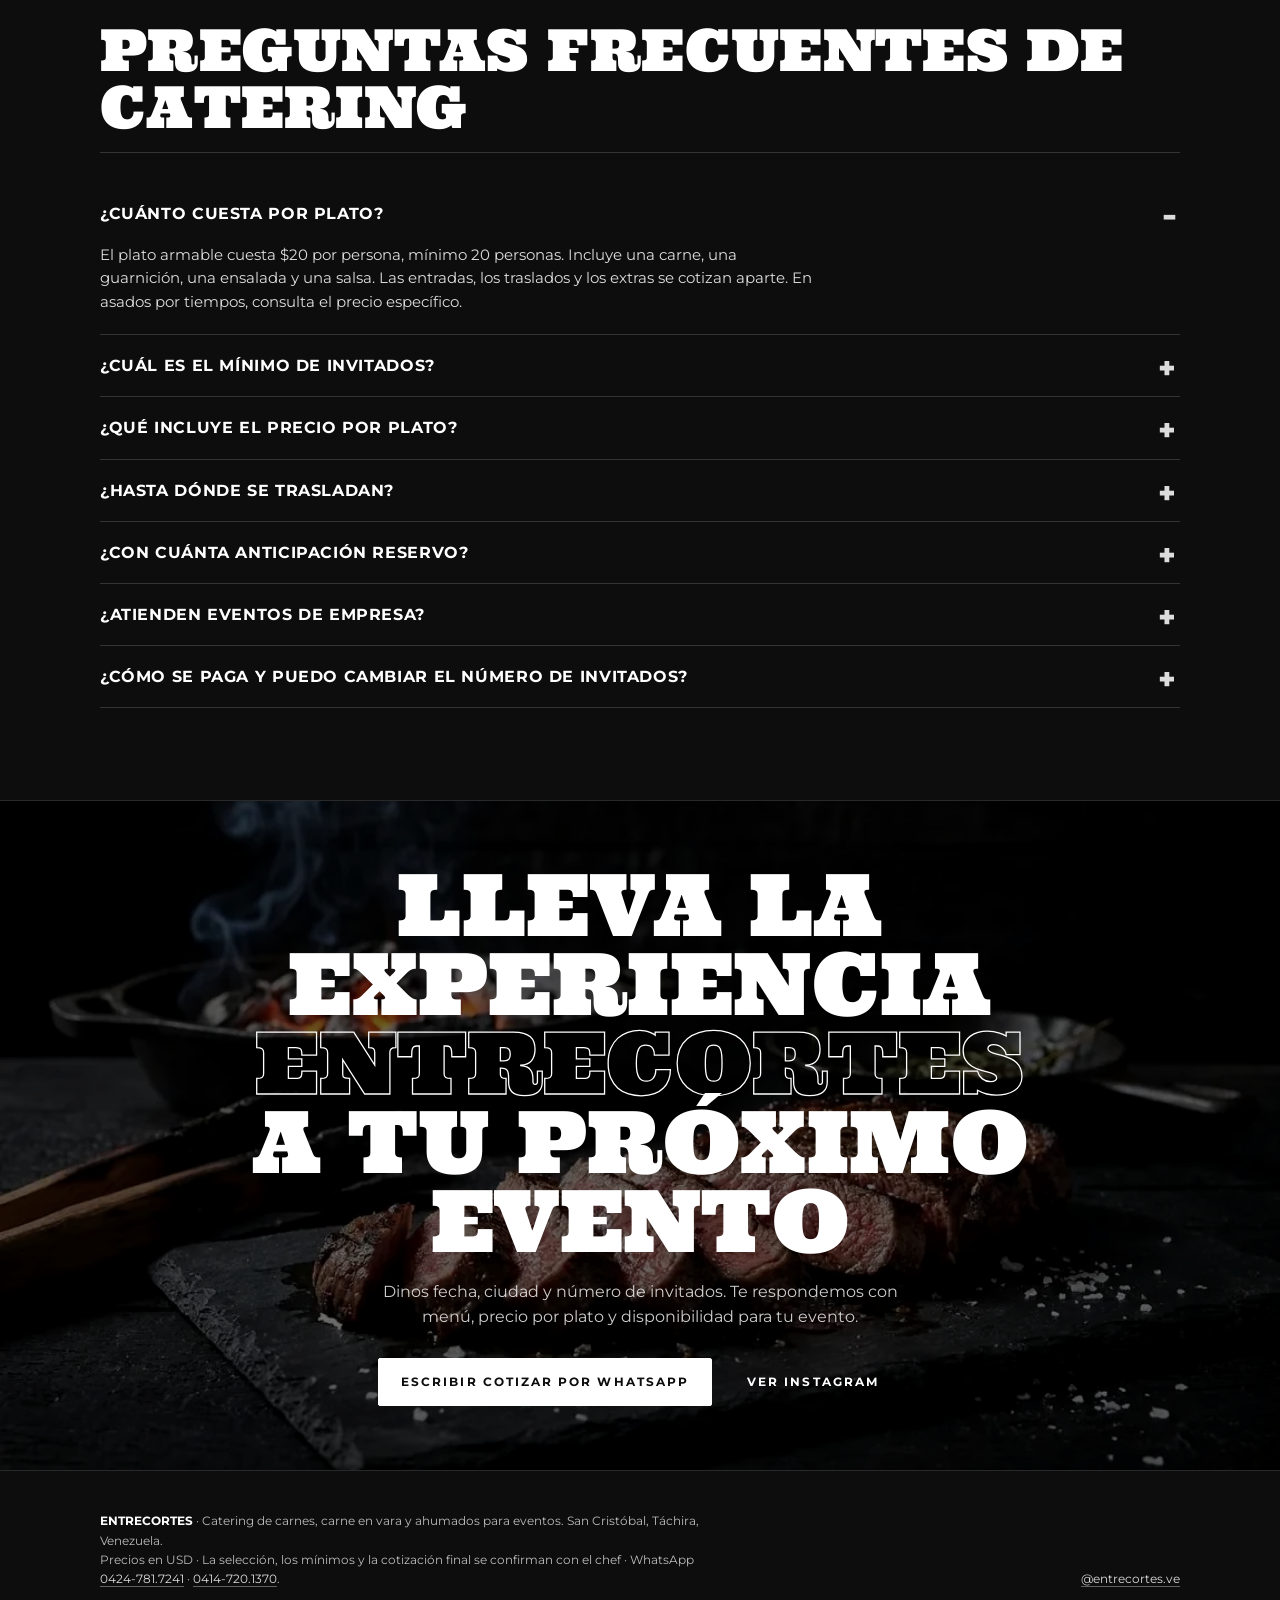
==== commit 07e96d9e: "Precios confirmados y plato armable de 20 USD con cuatro componentes incluidos" ====
--- a/index.html
+++ b/index.html
@@ -552,7 +552,7 @@
       <a class="btn btn--ghost" href="#menu">Ver el menú</a>
     </div>
     <div class="hero-stats">
-      <div><strong>A tu medida</strong><span>Platos armables</span></div>
+      <div><strong data-pre="$" data-to="20">$20</strong><span>Plato armable por persona</span></div>
       <div><strong data-pre="Hasta " data-to="4000" data-fmt="1">Hasta 4.000</strong><span>Invitados por evento</span></div>
       <div><strong>Ahumadores</strong><span>Barriles Nómadas, en sitio</span></div>
     </div>
@@ -579,7 +579,7 @@
         <h3>Luis Velandia</h3>
         <p>Dueño y chef de EntreCortes. Él está detrás del fuego: selecciona las carnes, define los cortes y cocina en el sitio del evento.</p>
         <ul>
-          <li><b>Platos armables</b>: elige proteínas, guarniciones y ensaladas con el chef.</li>
+          <li><b>Plato armable: $20 por persona</b>, mínimo 20 personas. Incluye una carne, una guarnición, una ensalada y una salsa.</li>
           <li>Experiencia en eventos de hasta <b>4.000 invitados</b>.</li>
           <li>Cocina con barriles ahumadores de <a href="https://www.instagram.com/ahumadores.nomadas/" target="_blank" rel="noopener">Nómadas Grills</a>, fabricados en Táchira.</li>
           <li>Menú completo: entradas, platos fuertes, guarniciones, ensaladas y salsas.</li>
@@ -625,7 +625,7 @@
     <div class="modalities" aria-label="Modalidades de servicio">
       <article class="mod-card"><span class="kicker">01 · Por unidad</span><h3>Hamburguesadas</h3><p class="mod-price">$9 <span>por hamburguesa</span></p><p>Mínimo 30 unidades. Una opción para reunir a todos alrededor del fuego.</p><button class="item-add" data-mode="hamburguesas">Cotizar hamburguesada</button></article>
       <article class="mod-card"><span class="kicker">02 · Por unidad</span><h3>Chili dogs</h3><p class="mod-price">$5 <span>por unidad</span></p><p>Mínimo 50 unidades. Consulta al chef por la opción libanesa.</p><button class="item-add" data-mode="chili">Cotizar chili dogs</button></article>
-      <article class="mod-card"><span class="kicker">03 · Por persona</span><h3>Servicio por plato</h3><p class="mod-price">A tu medida</p><p>Desde 20 personas. El precio depende del menú y del número de invitados.</p><button class="item-add" data-mode="carta">Armar mi menú</button></article>
+      <article class="mod-card"><span class="kicker">03 · Por persona</span><h3>Plato armable</h3><p class="mod-price">$20 <span>por persona</span></p><p>Mínimo 20 personas. Elige una carne, una guarnición, una ensalada y una salsa, o pide ayuda al parrillero.</p><button class="item-add" data-mode="armable">Armar mi plato</button></article>
       <article class="mod-card"><span class="kicker">04 · Tarifa de servicio</span><h3>Solo parrillero</h3><p class="mod-price">$200 <span>en San Cristóbal</span></p><p>El chef lleva parrilla, mesas y equipo. Tú suministras los ingredientes. Traslado fuera de la ciudad, aparte.</p><button class="item-add" data-mode="parrillero">Cotizar al parrillero</button></article>
     </div>
     <p class="zones">Atendemos San Cristóbal, Táriba, La Fría, San Antonio del Táchira, Rubio, Mérida y Cúcuta, y nos trasladamos al resto de Venezuela con viáticos. Parrillero a domicilio, barriles ahumadores y montaje completo para eventos sociales y empresas.</p>
@@ -652,10 +652,11 @@
     </div>
     <div class="tabs" role="tablist" aria-label="Categorías del menú" id="tabs"></div>
     <p class="entry-note" id="entry-note">Entradas opcionales: elige cada una por separado. Los precios son por unidad o por bandeja, no por invitado. Consulta los mínimos de pedido.</p>
-    <div class="protein-builder" id="protein-builder" hidden><p>Arma tu plato: elige las proteínas y completa tu selección con guarniciones, ensaladas y salsas. Preparaciones al barril, al grill y ahumadas, según la selección acordada con el chef.</p><div class="protein-filters" id="protein-filters" role="group" aria-label="Tipos de proteína"></div><p class="hint">Elige una o varias opciones para solicitar una cotización. El chef confirma porciones, combinaciones y precio por persona.</p></div>
+    <p class="entry-note" id="armable-note" hidden>Plato armable · $20 por persona · mínimo 20 personas. Incluye una carne, una guarnición, una ensalada y una salsa. El precio se cobra una sola vez por plato.</p>
+    <div class="protein-builder" id="protein-builder" hidden><p>Arma tu plato por $20 por persona: elige una carne, una guarnición, una ensalada y una salsa. Preparaciones al barril, al grill y ahumadas, según la selección acordada con el chef.</p><div class="protein-filters" id="protein-filters" role="group" aria-label="Tipos de proteína"></div><p class="hint">Elige una opción en cada categoría. Mínimo 20 personas. Si no sabes qué elegir, pregúntale al parrillero.</p></div>
     <div class="menu-grid" id="menu-grid"></div>
     <button type="button" class="menu-more" id="menu-more"></button>
-    <p class="hint">Precios en USD. Cada ficha indica su unidad de venta. Platos armables, guarniciones, ensaladas y salsas: selección, cantidades, precio e inclusión en el servicio a confirmar con el chef.</p>
+    <p class="hint">Precios en USD. Cada ficha indica su unidad de venta. Plato armable: $20 por persona, mínimo 20 personas; incluye una carne, una guarnición, una ensalada y una salsa. Las entradas, traslados y extras se cotizan por separado.</p>
   </section>
 
   <section class="section" id="cotizador" style="padding-top:30px">
@@ -668,7 +669,7 @@
       <div>
         <div class="panel">
           <h3>Tu evento</h3>
-          <div class="field mode-field"><label for="service-mode">¿Qué servicio quieres?</label><select id="service-mode"><option value="carta">Menú a la carta</option><option value="tiempos">Asado de cinco tiempos</option><option value="hamburguesas">Hamburguesada · mínimo 30 unidades</option><option value="chili">Chili dogs · mínimo 50 unidades</option><option value="parrillero">Solo parrillero · $200 en San Cristóbal</option></select></div>
+          <div class="field mode-field"><label for="service-mode">¿Qué servicio quieres?</label><select id="service-mode"><option value="carta">Solo entradas / servicio por definir</option><option value="armable">Plato armable · $20 por persona · mínimo 20</option><option value="tiempos">Asado de cinco tiempos</option><option value="hamburguesas">Hamburguesada · mínimo 30 unidades</option><option value="chili">Chili dogs · mínimo 50 unidades</option><option value="parrillero">Solo parrillero · $200 en San Cristóbal</option></select></div>
           <div class="row2">
             <div class="field">
               <span class="lab" id="lab-guests">Invitados</span>
@@ -839,9 +840,9 @@
       <span class="num">10</span>
       <h2>Preguntas frecuentes de catering</h2>
     </div>
-    <details open><summary>¿Cuánto cuesta por plato?</summary><p>El precio por plato depende de las proteínas, guarniciones y ensaladas elegidas, del número de invitados y de la ciudad. El chef confirma las cantidades y la cotización final.</p></details>
+    <details open><summary>¿Cuánto cuesta por plato?</summary><p>El plato armable cuesta $20 por persona, mínimo 20 personas. Incluye una carne, una guarnición, una ensalada y una salsa. Las entradas, los traslados y los extras se cotizan aparte. En asados por tiempos, consulta el precio específico.</p></details>
     <details><summary>¿Cuál es el mínimo de invitados?</summary><p>El servicio por plato comienza en 20 personas. Las hamburguesadas requieren al menos 30 unidades y los chili dogs, 50. En asados por tiempos y entradas, consulta el mínimo específico con el chef.</p></details>
-    <details><summary>¿Qué incluye el precio por plato?</summary><p>El plato fuerte con sus acompañantes y ensaladas según el menú, el montaje de la estación de fuego, carbón y leña, salsas de la casa y el equipo de cocina. Las entradas son opcionales y tienen precio propio. Guarniciones, ensaladas y salsas se acuerdan según el menú; mesoneros y platería se cotizan aparte. En solo parrillero, el cliente aporta los ingredientes.</p></details>
+    <details><summary>¿Qué incluye el precio por plato?</summary><p>El plato armable de $20 incluye una carne, una guarnición, una ensalada y una salsa. Puedes elegirlas o pedir ayuda al parrillero. Las entradas son opcionales y se cobran aparte; mesoneros, platería y traslados se cotizan por separado. En solo parrillero, el cliente aporta los ingredientes.</p></details>
     <details><summary>¿Hasta dónde se trasladan?</summary><p>La base es San Cristóbal y cubrimos todo Táchira y otras ciudades de Venezuela. El traslado y los viáticos se calculan según distancia.</p></details>
     <details><summary>¿Con cuánta anticipación reservo?</summary><p>Idealmente 15 días antes. En temporada de graduaciones, Navidad y fin de año, 30 días o más, porque las fechas se llenan.</p></details>
     <details><summary>¿Atienden eventos de empresa?</summary><p>Sí. Hacemos desayunos, brunchs, picoteos, coffee breaks y celebraciones corporativas, con entrega puntual y montaje eficiente.</p></details>
@@ -893,7 +894,7 @@
     "id": "filetmignon",
     "name": "Filetmignon",
     "desc": "Lomito envuelto en tocineta.",
-    "price": null,
+    "price": 1.8,
     "unit": "unidad",
     "min": null
   },
@@ -923,7 +924,16 @@
   },
   {
     "id": "hojaldrados",
-    "name": "Pequeños hojaldrados",
+    "name": "Tequeños hojaldrados",
+    "desc": "Tequeños hojaldrados por bandeja de 50 unidades.",
+    "price": 28,
+    "unit": "bandeja de 50",
+    "batch": 50,
+    "min": 1
+  },
+  {
+    "id": "morcilla",
+    "name": "Morcilla",
     "desc": "Pedido por bandeja de 50 unidades.",
     "price": 28,
     "unit": "bandeja de 50",
@@ -931,20 +941,11 @@
     "min": 1
   },
   {
-    "id": "morcilla",
-    "name": "Morcilla",
-    "desc": "Presentación de 50 unidades. Preparación y precio a confirmar.",
-    "price": null,
-    "unit": "bandeja de 50",
-    "batch": 50,
-    "min": 1
-  },
-  {
     "id": "toston",
-    "name": "Tostón",
-    "desc": "Entrada de plátano verde. Presentación a confirmar con el chef.",
-    "price": null,
-    "unit": "por confirmar",
+    "name": "Tostón con nata y queso",
+    "desc": "Tostón servido con nata y queso.",
+    "price": 1,
+    "unit": "unidad",
     "min": null
   }
 ],
@@ -1334,7 +1335,8 @@
 
 var state = {cat:"entradas", guests:50, picked:{}, extras:{}, mode:"carta", protein:"res", all:false};
 var MODES = {
-  carta:{name:"Menú a la carta",min:20,label:"Invitados",hint:"Servicio por plato: mínimo 20 personas. Las entradas se piden por separado."},
+  carta:{name:"Entradas a la carta",min:1,label:"Invitados",hint:"Cada entrada se calcula por sus unidades o bandejas. Consulta los mínimos de pedido."},
+  armable:{name:"Plato armable",min:20,label:"Invitados",price:20,hint:"$20 por persona · mínimo 20. Incluye una carne, una guarnición, una ensalada y una salsa. Entradas aparte."},
   tiempos:{name:"Asado de cinco tiempos",min:1,label:"Invitados",hint:"Mínimo y precio por persona: a confirmar con el chef para cinco tiempos."},
   hamburguesas:{name:"Hamburguesada",min:30,label:"Hamburguesas (unidades)",price:9,hint:"Mínimo 30 hamburguesas · $9 por unidad. Las entradas se piden por separado."},
   chili:{name:"Chili dogs",min:50,label:"Chili dogs (unidades)",price:5,hint:"Mínimo 50 unidades · $5 por unidad. Las entradas se piden por separado."},
@@ -1354,14 +1356,14 @@
 document.getElementById('tabs').addEventListener('click',function(e){var b=e.target.closest('.tab');if(!b)return;state.cat=b.dataset.cat;state.all=false;renderMenu();});
 function renderMenu(){
  document.querySelectorAll('.tab').forEach(function(t){t.setAttribute('aria-selected',String(t.dataset.cat===state.cat));});
- document.getElementById('entry-note').hidden=state.cat!=='entradas';
+ document.getElementById('entry-note').hidden=state.cat!=='entradas';document.getElementById('armable-note').hidden=state.cat==='entradas';
  var isProtein=state.cat==='platos';document.getElementById('protein-builder').hidden=!isProtein;
  document.getElementById('protein-filters').innerHTML=[['res','Res'],['cerdo','Cerdo'],['pollo','Pollo'],['embutidos','Embutidos']].map(function(g){var count=MENU.platos.filter(function(it){return it.proteinGroup===g[0];}).length;return '<button class="protein-filter" type="button" data-protein="'+g[0]+'" aria-pressed="'+(state.protein===g[0])+'">'+g[1]+' <span>'+count+'</span></button>';}).join('');
  var list=MENU[state.cat];if(isProtein)list=list.filter(function(it){return it.proteinGroup===state.protein;});var show=state.all?list.length:Math.min(4,list.length);
  document.getElementById('menu-grid').innerHTML=list.slice(0,show).map(function(it){
   var on=!!state.picked[it.id],entry=state.cat==='entradas';
   var unit=entry?(it.unit==='por confirmar'?'unidad de venta por confirmar':'por '+it.unit):(it.per.g?it.per.g+' g / plato':(it.per.u?it.per.u+' piezas / plato':'cantidad a confirmar'));
-  var price=it.price===null?'<span class="price-consult">Consultar</span>':money(it.price);
+  var price=!entry?'<span class="price-consult">Incluido</span>':(it.price===null?'<span class="price-consult">Consultar</span>':money(it.price));if(!entry)unit='en el plato de $20';
   var meta=entry?'<p class="entry-min">'+(it.batch?'Pedido mínimo: 50 unidades (1 bandeja)':'Pedido mínimo: consultar con el chef')+'</p>':'';
   var qty=entry&&on?'<div class="entry-quantity"><label for="qty-'+it.id+'">'+(it.batch?'Bandejas de 50':(it.unit==='por confirmar'?'Cantidad a definir':'Unidades'))+'</label><input type="number" id="qty-'+it.id+'" data-entry-qty="'+it.id+'" inputmode="numeric" min="1" max="4000" value="'+state.picked[it.id]+'"></div>':'';
   return '<article class="item'+(on?' is-on':'')+'" data-id="'+it.id+'"><div class="item-top"><span class="item-name">'+it.name+'</span><span class="item-price">'+price+'<small>'+unit+'</small></span></div><p>'+it.desc+'</p>'+meta+qty+'<button type="button" class="item-add" data-item-toggle="'+it.id+'">'+(on?'Quitar de mi cotización':'Añadir a mi cotización')+'</button></article>';
@@ -1373,7 +1375,13 @@
 document.getElementById('menu-grid').addEventListener('click',function(e){
  var button=e.target.closest('[data-item-toggle]');if(!button)return;
  var it=itemById(button.dataset.itemToggle),on=!!state.picked[it.id];
- if(on)delete state.picked[it.id];else {state.picked[it.id]=it.cat==='entradas'?(it.batch||it.unit==='por confirmar'?1:state.guests):1;if(it.cat==='platos')setMode('carta',false);}
+ if(on)delete state.picked[it.id];else {
+  if(it.cat==='entradas'){state.picked[it.id]=it.batch?1:state.guests;}
+  else {
+   allItems().forEach(function(other){if(other.cat===it.cat)delete state.picked[other.id];});state.picked[it.id]=1;
+   if(state.mode!=='tiempos')setMode('armable',false);
+  }
+ }
  renderMenu();render();if(!on)flashSummary();
 });
 document.getElementById('menu-grid').addEventListener('input',function(e){
@@ -1383,9 +1391,10 @@
 document.getElementById('menu-grid').addEventListener('change',function(e){var id=e.target.dataset.entryQty;if(!id)return;var v=parseInt(e.target.value,10);state.picked[id]=Math.max(1,Math.min(4000,Number.isFinite(v)?v:1));e.target.value=state.picked[id];render();});
 function setMode(mode,scroll){
  if(!MODES[mode])return;state.mode=mode;document.getElementById('service-mode').value=mode;
- if(mode!=='carta')allItems().forEach(function(it){if(it.cat==='platos')delete state.picked[it.id];});
+ if(mode!=='armable'&&mode!=='tiempos')allItems().forEach(function(it){if(it.cat!=='entradas')delete state.picked[it.id];});
+ if(scroll&&mode==='armable'){state.cat='platos';state.all=false;}
  setGuests(state.guests);renderMenu();render();
- if(scroll){var target=document.getElementById(mode==='carta'?'menu':'cotizador');target.scrollIntoView({behavior:matchMedia('(prefers-reduced-motion: reduce)').matches?'auto':'smooth'});}
+ if(scroll){var target=document.getElementById((mode==='carta'||mode==='armable')?'menu':'cotizador');target.scrollIntoView({behavior:matchMedia('(prefers-reduced-motion: reduce)').matches?'auto':'smooth'});}
 }
 document.querySelectorAll('[data-mode]').forEach(function(b){b.addEventListener('click',function(){setMode(b.dataset.mode,true);});});
 document.getElementById('service-mode').addEventListener('change',function(e){setMode(e.target.value,false);});
@@ -1402,19 +1411,21 @@
 function total(){
  var lines=[],xlines=[],pending=[],minPending=[],food=0,extrasTotal=0,protG=0;
  var m=MODES[state.mode];
+ if(state.mode==='armable'){food=20*state.guests;lines.push({name:'Plato armable',sub:state.guests+' personas × $20 · una carne, una guarnición, una ensalada y una salsa',val:food});}
  if(state.mode==='tiempos'){lines.push({name:m.name,sub:state.guests+' invitados · precio por persona y mínimo por confirmar',val:null});pending.push(m.name);}
  if(state.mode==='hamburguesas'||state.mode==='chili'){var units=state.mode==='hamburguesas'?'hamburguesas':'chili dogs';var v=m.price*state.guests;food+=v;lines.push({name:m.name,sub:state.guests+' '+units+' × '+money(m.price)+' por unidad',val:v});}
  if(state.mode==='parrillero'){food+=200;lines.push({name:m.name,sub:'Tarifa fija · ingredientes a cargo del cliente',val:200});if(document.getElementById('city').value!=='San Cristóbal'){lines.push({name:'Traslado fuera de San Cristóbal',sub:'Costo adicional según destino',val:null});pending.push('Traslado');}}
+ if(state.mode!=='carta'&&state.mode!=='parrillero'&&document.getElementById('city').value!=='San Cristóbal'){lines.push({name:'Traslado fuera de San Cristóbal',sub:'Costo adicional según destino',val:null});pending.push('Traslado');}
  allItems().forEach(function(it){
-  var q=state.picked[it.id];if(!q)return;var entry=it.cat==='entradas';if(it.cat==='platos'&&state.mode!=='carta')return;
+  var q=state.picked[it.id];if(!q)return;var entry=it.cat==='entradas';if(!entry&&state.mode!=='armable'&&state.mode!=='tiempos')return;
   var sub=entry?(it.batch?q+' bandeja'+(q===1?'':'s')+' de 50 · '+(q*50)+' unidades':(it.unit==='por confirmar'?'Cantidad y presentación a definir':q+' unidades')):(it.per.g?it.per.g+' g por plato · '+state.guests+' platos':'Selección para '+state.guests+' invitados · cantidad a confirmar');
-  var val=it.price===null?null:it.price*(entry?q:state.guests);
+  var included=!entry&&state.mode==='armable';var val=included?0:(it.price===null?null:it.price*(entry?q:state.guests));if(included)sub='Una opción incluida en el plato armable';
   if(entry&&it.min===null){sub+=' · mínimo por confirmar';minPending.push(it.name);}
   if(val===null)pending.push(it.name);else food+=val;
   if(it.cat==='platos'&&it.per.g)protG+=it.per.g;
-  lines.push({name:it.name,sub:sub,val:val});
+  lines.push({name:it.name,sub:sub,val:val,included:included});
  });
- EXTRAS.forEach(function(x){var q=state.extras[x.id]||0;if(!q)return;var val=x.price===null?null:q*x.price;if(val===null)pending.push(x.name);else extrasTotal+=val;xlines.push({name:x.name+(x.qty?' × '+q:''),sub:'Adicional',val:val});});
+ EXTRAS.forEach(function(x){var q=state.extras[x.id]||0;if(!q)return;if(x.id==='traslado'&&state.mode!=='carta'&&document.getElementById('city').value!=='San Cristóbal')return;var val=x.price===null?null:q*x.price;if(val===null)pending.push(x.name);else extrasTotal+=val;xlines.push({name:x.name+(x.qty?' × '+q:''),sub:'Adicional',val:val});});
  return {lines:lines,xlines:xlines,pending:pending,minPending:minPending,food:food,extrasTotal:extrasTotal,total:food+extrasTotal,protG:protG,count:lines.length};
 }
 function render(){
@@ -1426,10 +1437,14 @@
  if(adv>0){document.getElementById('xadv').classList.add('on');document.getElementById('xadv-btn').setAttribute('aria-expanded','true');}
  document.querySelectorAll('.xrow').forEach(function(row){var q=state.extras[row.dataset.id]||0;row.classList.toggle('is-on',q>0);var qel=row.querySelector('[data-qty]');if(qel)qel.textContent=q;row.querySelector('.tick i').style.opacity=q>0?'1':'0';});
  document.getElementById('sum-title').textContent=t.count?m.name:(t.xlines.length?'Adicionales seleccionados':'Sin menú seleccionado');
- var html='';t.lines.concat(t.xlines).forEach(function(l){html+='<div class="sum-line"><span>'+l.name+'<em>'+l.sub+'</em></span><span>'+(l.val===null?'Por cotizar':money(l.val))+'</span></div>';});
+ var html='';t.lines.concat(t.xlines).forEach(function(l){html+='<div class="sum-line"><span>'+l.name+'<em>'+l.sub+'</em></span><span>'+(l.included?'Incluido':(l.val===null?'Por cotizar':money(l.val)))+'</span></div>';});
  if(!t.count&&!t.xlines.length)html='<div class="sum-empty">Elige un servicio o añade opciones del menú. Cada entrada se calcula por su propia cantidad.</div>';
  if(t.pending.length)html+='<p class="pending-price">Cotización incompleta: '+t.pending.join(', ')+'. El chef confirma estos importes; no están incluidos en el subtotal.</p>';
  if(t.minPending.length)html+='<p class="pending-min">Mínimos de las entradas seleccionadas: confirmar con el chef.</p>';
+ if(state.mode==='armable'){
+ var missing=[['platos','carne'],['acompanantes','guarnición'],['ensaladas','ensalada'],['salsas','salsa']].filter(function(c){return !allItems().some(function(it){return it.cat===c[0]&&state.picked[it.id];});}).map(function(c){return c[1];});
+ if(missing.length)html+='<p class="pending-min">Por elegir: '+missing.join(', ')+'. Puedes pedir ayuda al parrillero; estas opciones ya están incluidas en los $20.</p>';
+ }
  document.getElementById('sum-lines').innerHTML=html;
  document.getElementById('sum-key').innerHTML=t.protG?'<span>Proteína estimada<em>'+t.protG+' g por plato</em></span><span>'+kg(t.protG,state.guests)+'</span>':'';
  document.querySelector('.summary > .lab').textContent=t.pending.length?'Subtotal conocido':'Tu cotización estimada';
@@ -1437,11 +1452,12 @@
  document.getElementById('sum-per').innerHTML=t.pending.length?'No es el total final<br>Hay importes por confirmar':(t.total?'Según unidades y servicios<br>Confirmación final del chef':'Elige tu servicio o menú<br>para cotizar');
  document.getElementById('m-total').textContent=t.total?money(t.total):'—';document.querySelector('.mbar .m-lab').textContent=t.pending.length?'Subtotal conocido':'Estimado';
  var msg=['COTIZAR — EntreCortes','Fecha: '+fechaLarga(document.getElementById('date').value),'Ciudad: '+document.getElementById('city').value,'Servicio: '+m.name,m.label+': '+state.guests];
- t.lines.concat(t.xlines).forEach(function(l){msg.push(l.name+': '+l.sub+' · '+(l.val===null?'precio por confirmar':money(l.val)));});
+ t.lines.concat(t.xlines).forEach(function(l){msg.push(l.name+': '+l.sub+' · '+(l.included?'incluido en el plato de $20':(l.val===null?'precio por confirmar':money(l.val))));});
  if(t.total)msg.push((t.pending.length?'Subtotal conocido (NO es el total final): ':'Estimado: ')+money(t.total));
  if(t.pending.length)msg.push('Falta cotizar: '+t.pending.join(', ')+'.');
  if(t.minPending.length)msg.push('Confirmar mínimos de entradas: '+t.minPending.join(', ')+'.');
- if(state.mode==='carta')msg.push('Precios del resto del menú y extras sujetos a confirmación.');
+ if(state.mode==='armable'){var choiceMissing=[['platos','carne'],['acompanantes','guarnición'],['ensaladas','ensalada'],['salsas','salsa']].filter(function(c){return !allItems().some(function(it){return it.cat===c[0]&&state.picked[it.id];});}).map(function(c){return c[1];});if(choiceMissing.length)msg.push('Quiero ayuda del parrillero para elegir: '+choiceMissing.join(', ')+'.');}
+ if(state.mode==='armable')msg.push('El plato de $20 incluye una carne, una guarnición, una ensalada y una salsa. Las entradas y extras se calculan por separado.');
  if(state.mode==='tiempos')msg.push('Proteínas al barril, al grill o ahumadas. Confirmar cortes, selección de guarniciones y mínimo de invitados para cinco tiempos.');
  msg.push('Quiero confirmar disponibilidad y la cotización final con el chef.');
  var url='https://wa.me/'+WHATSAPP+'?text='+encodeURIComponent(msg.join('\n'));
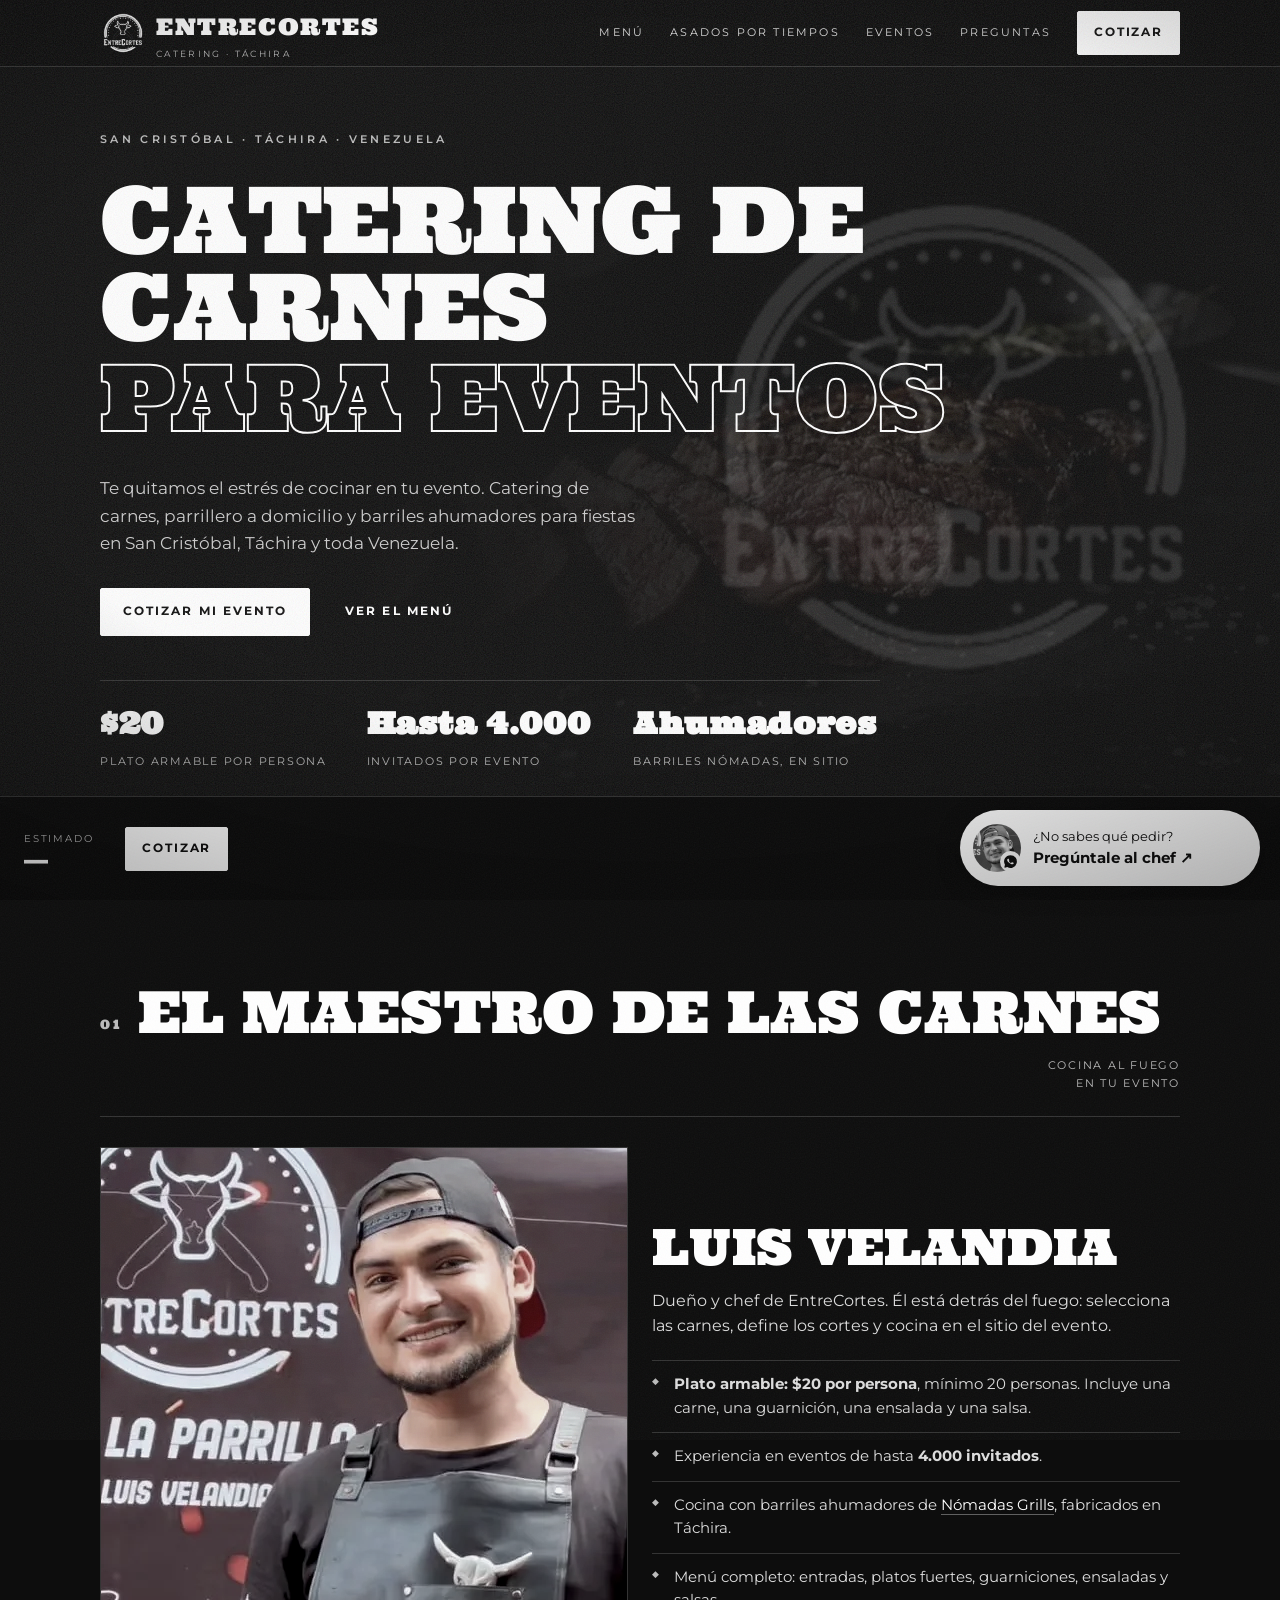
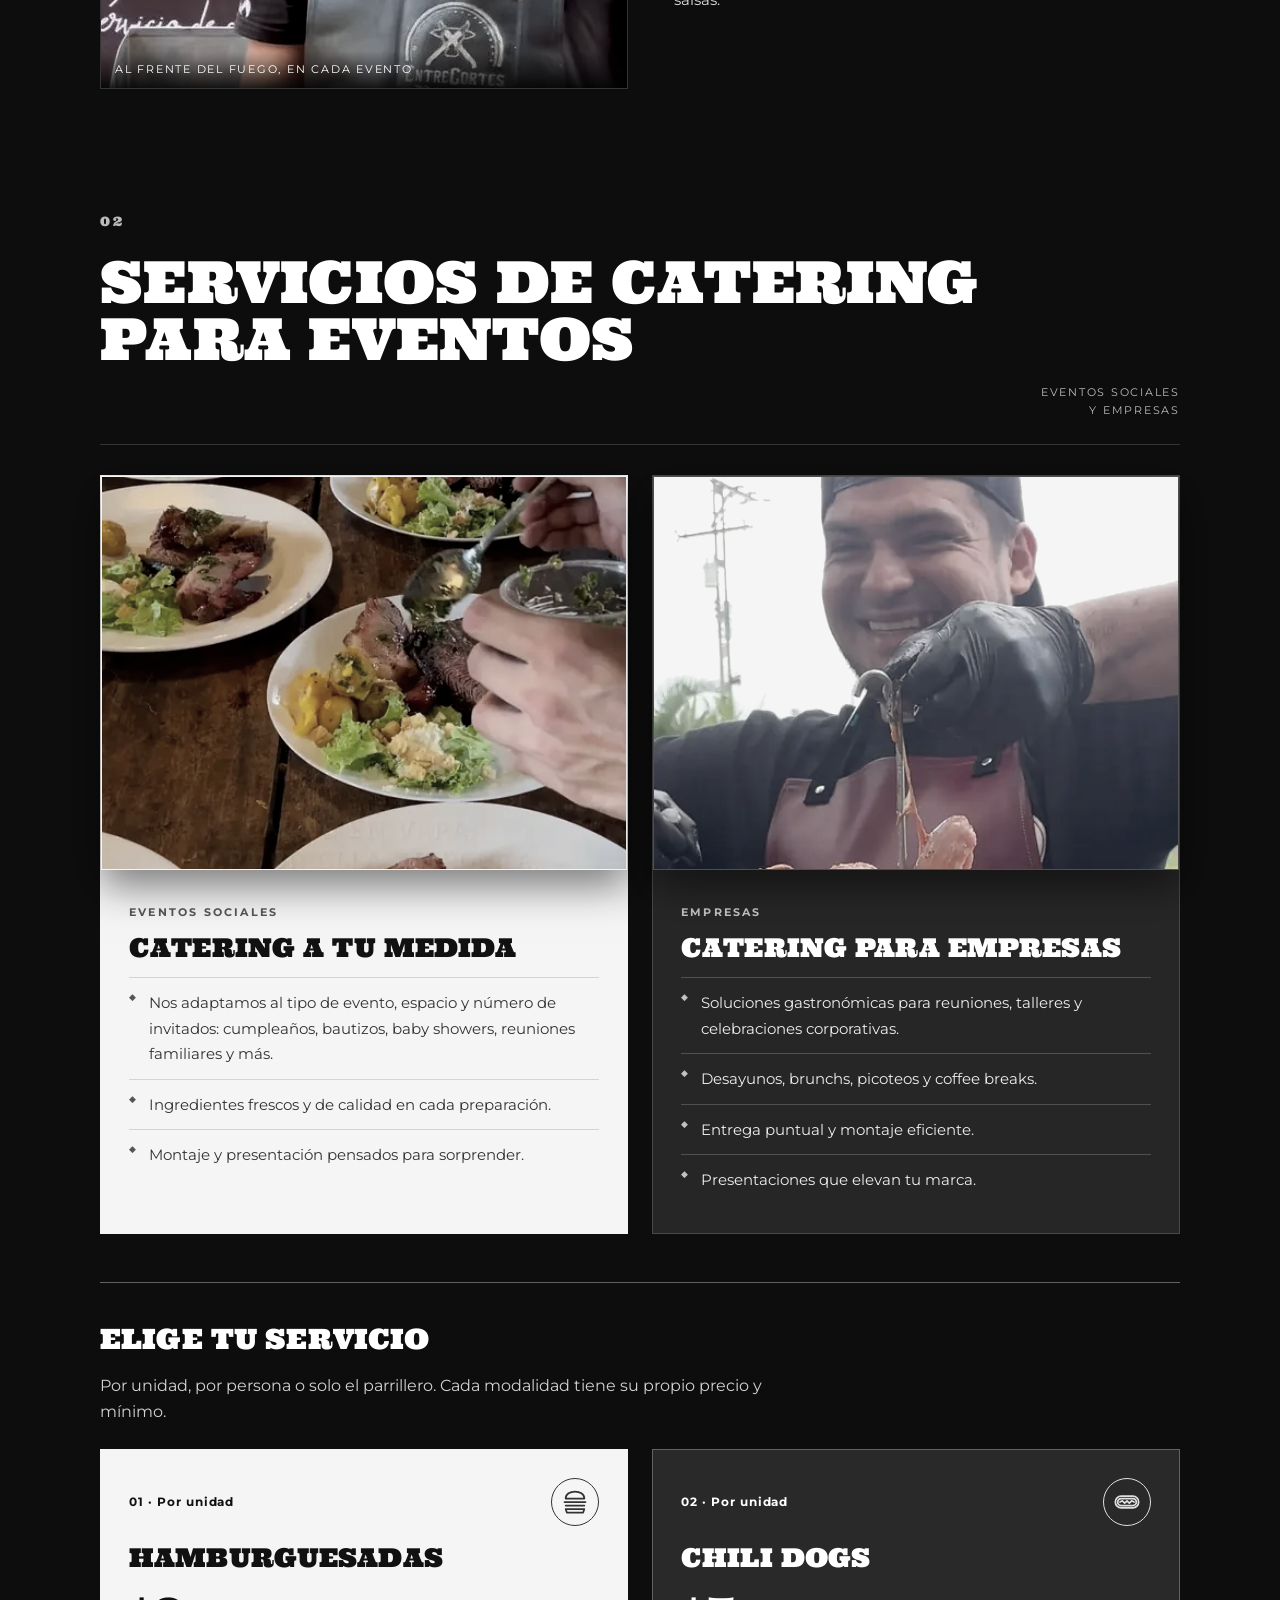
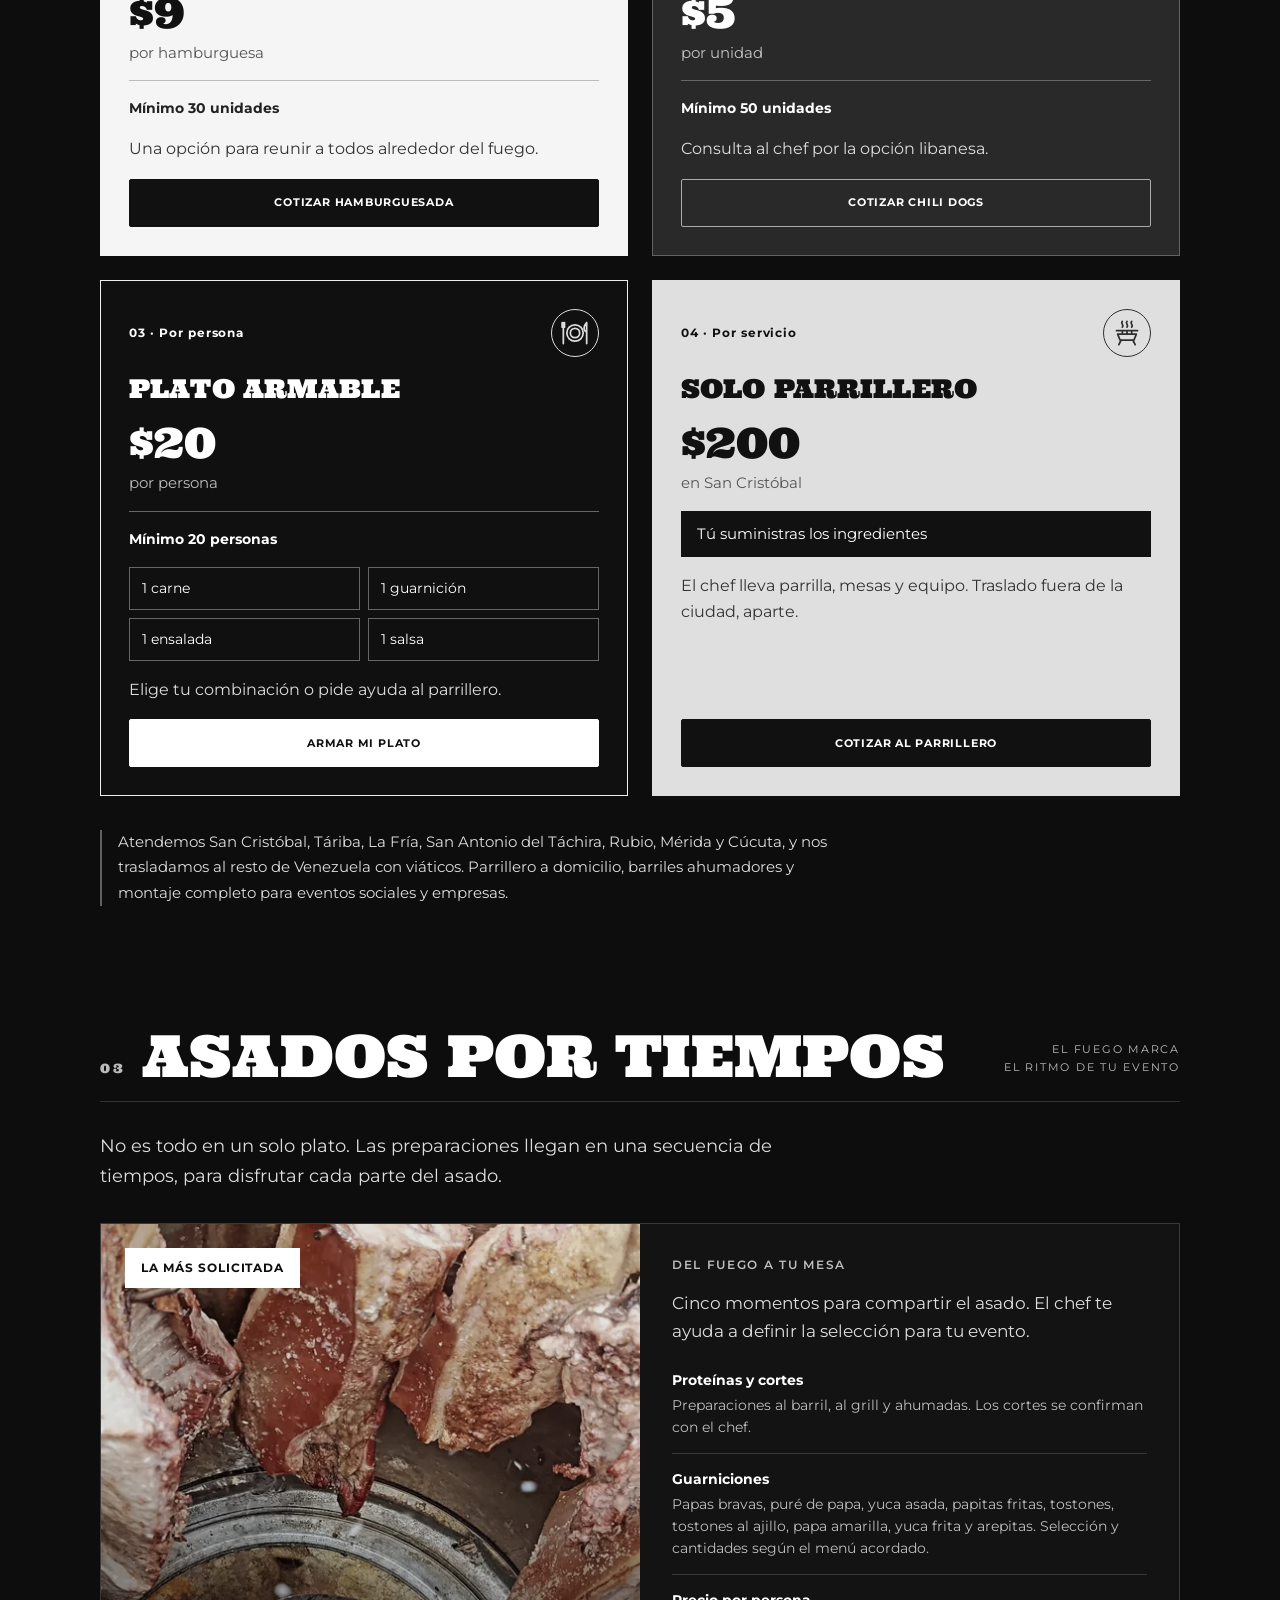
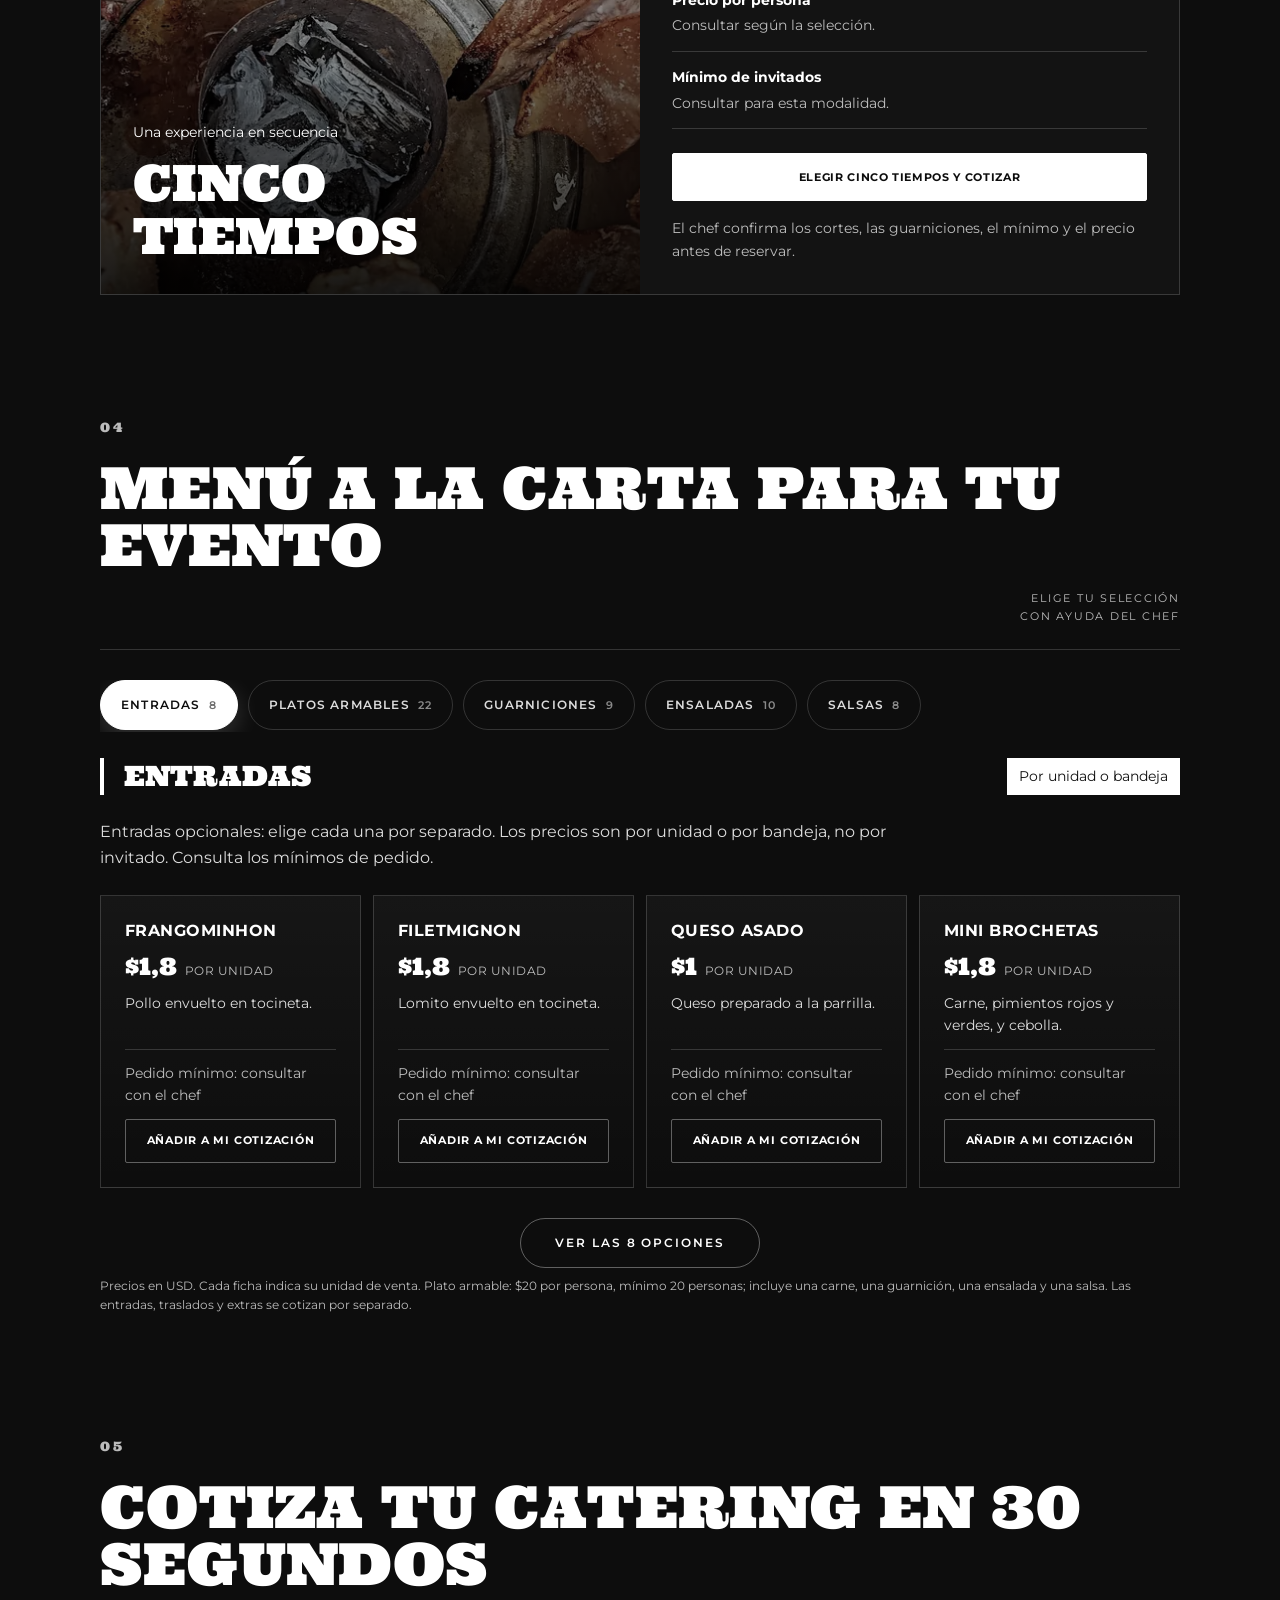
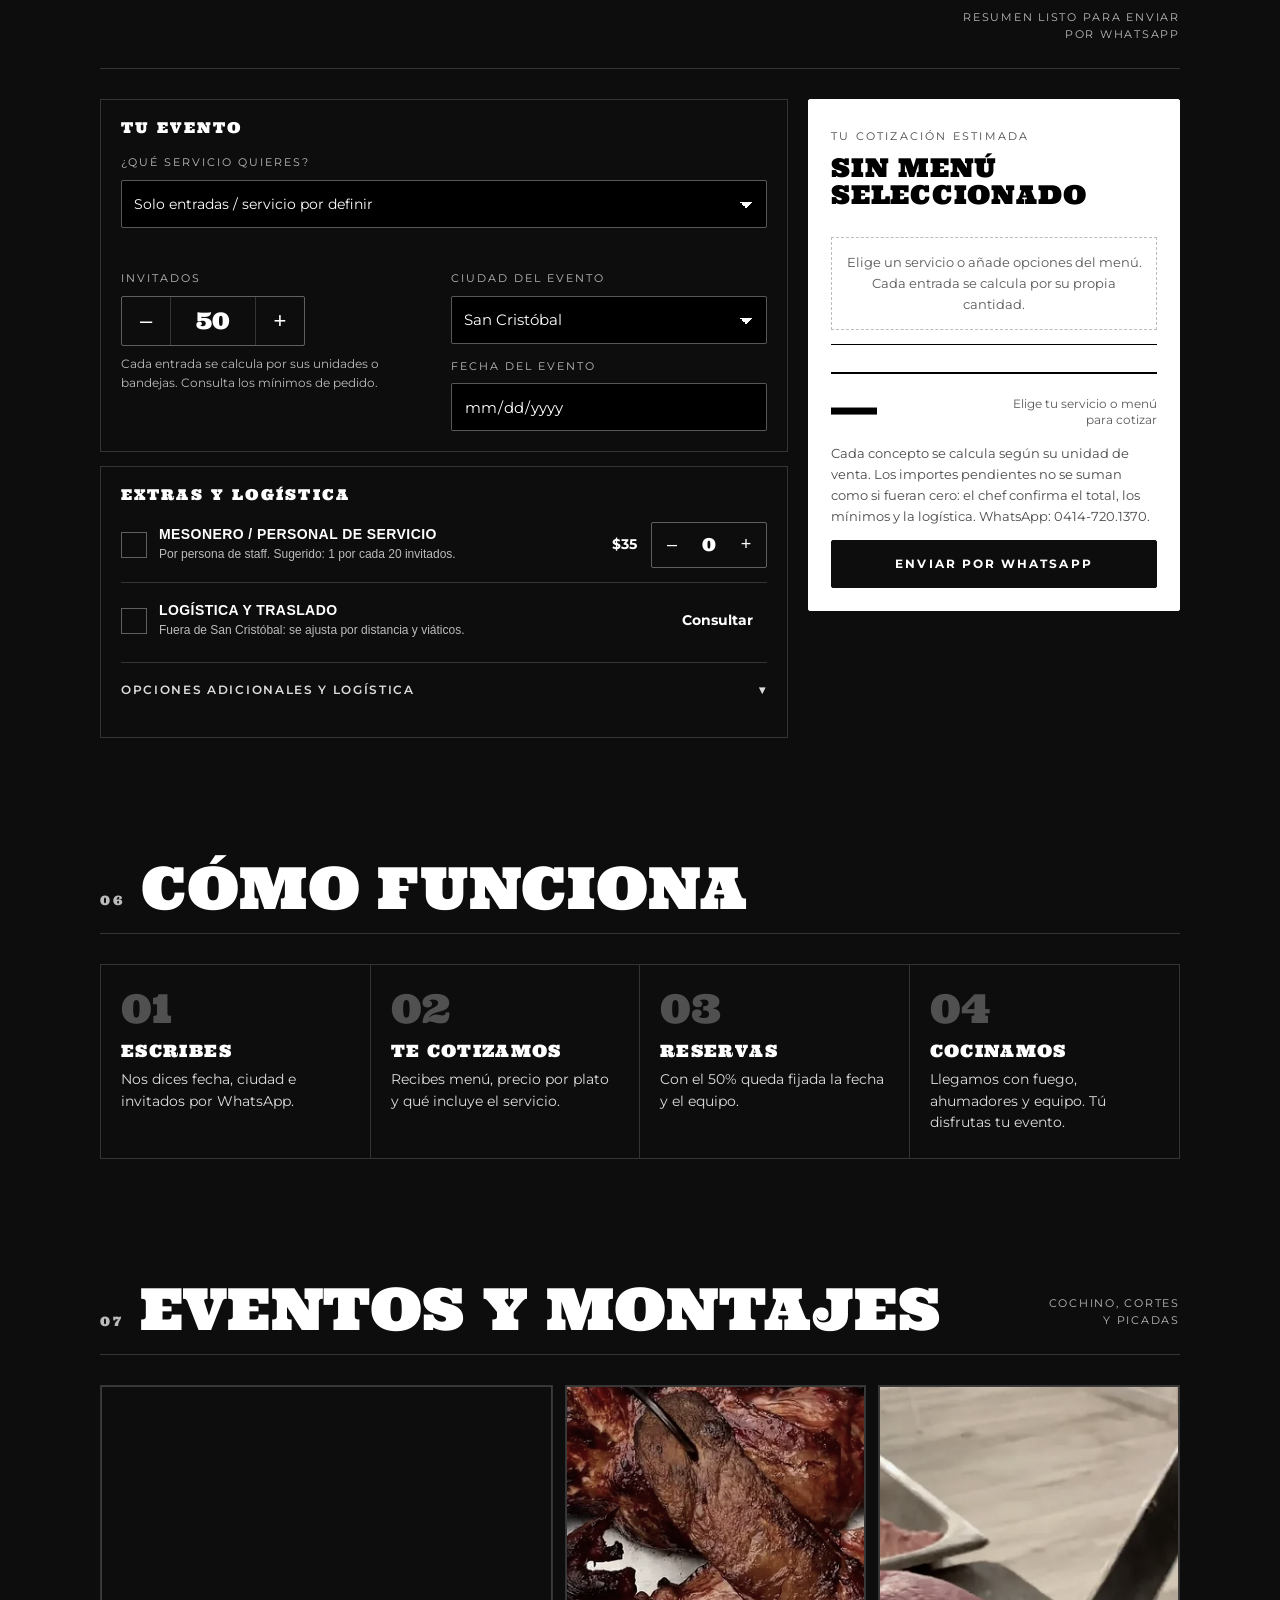
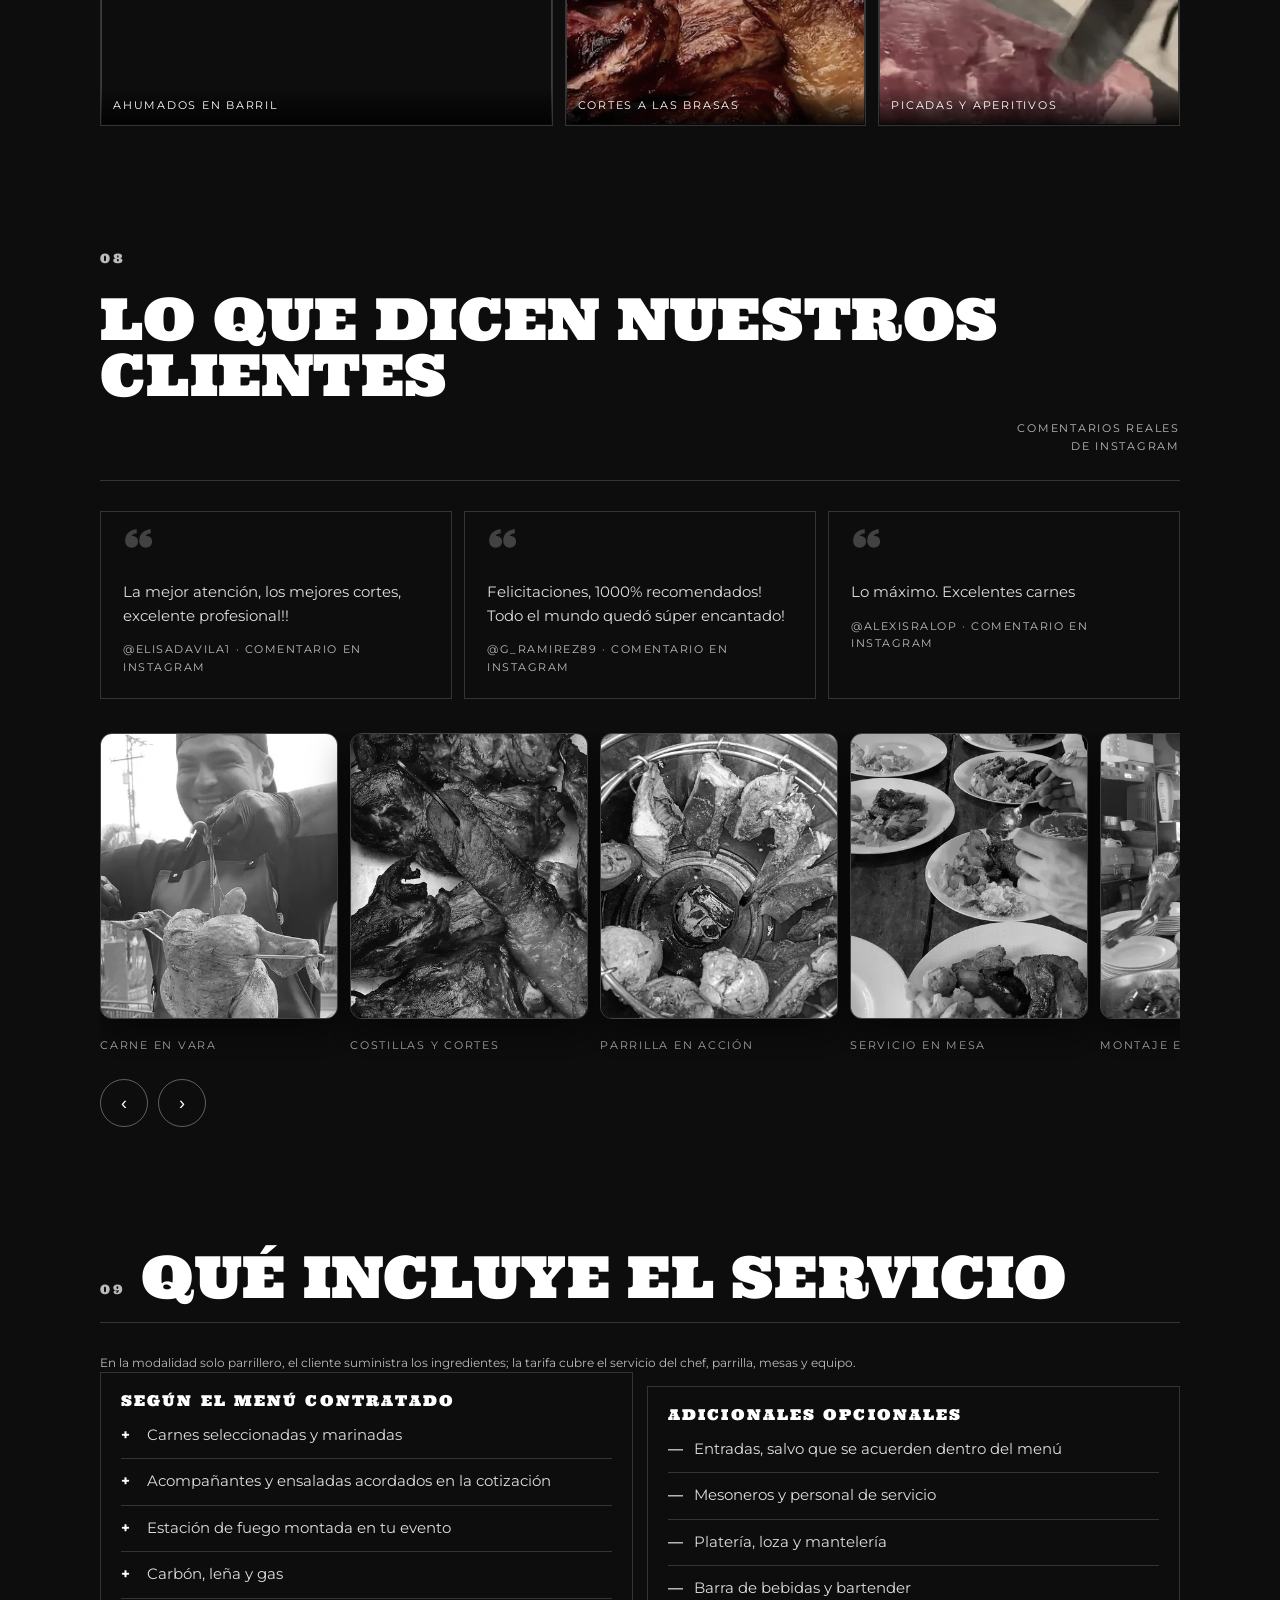
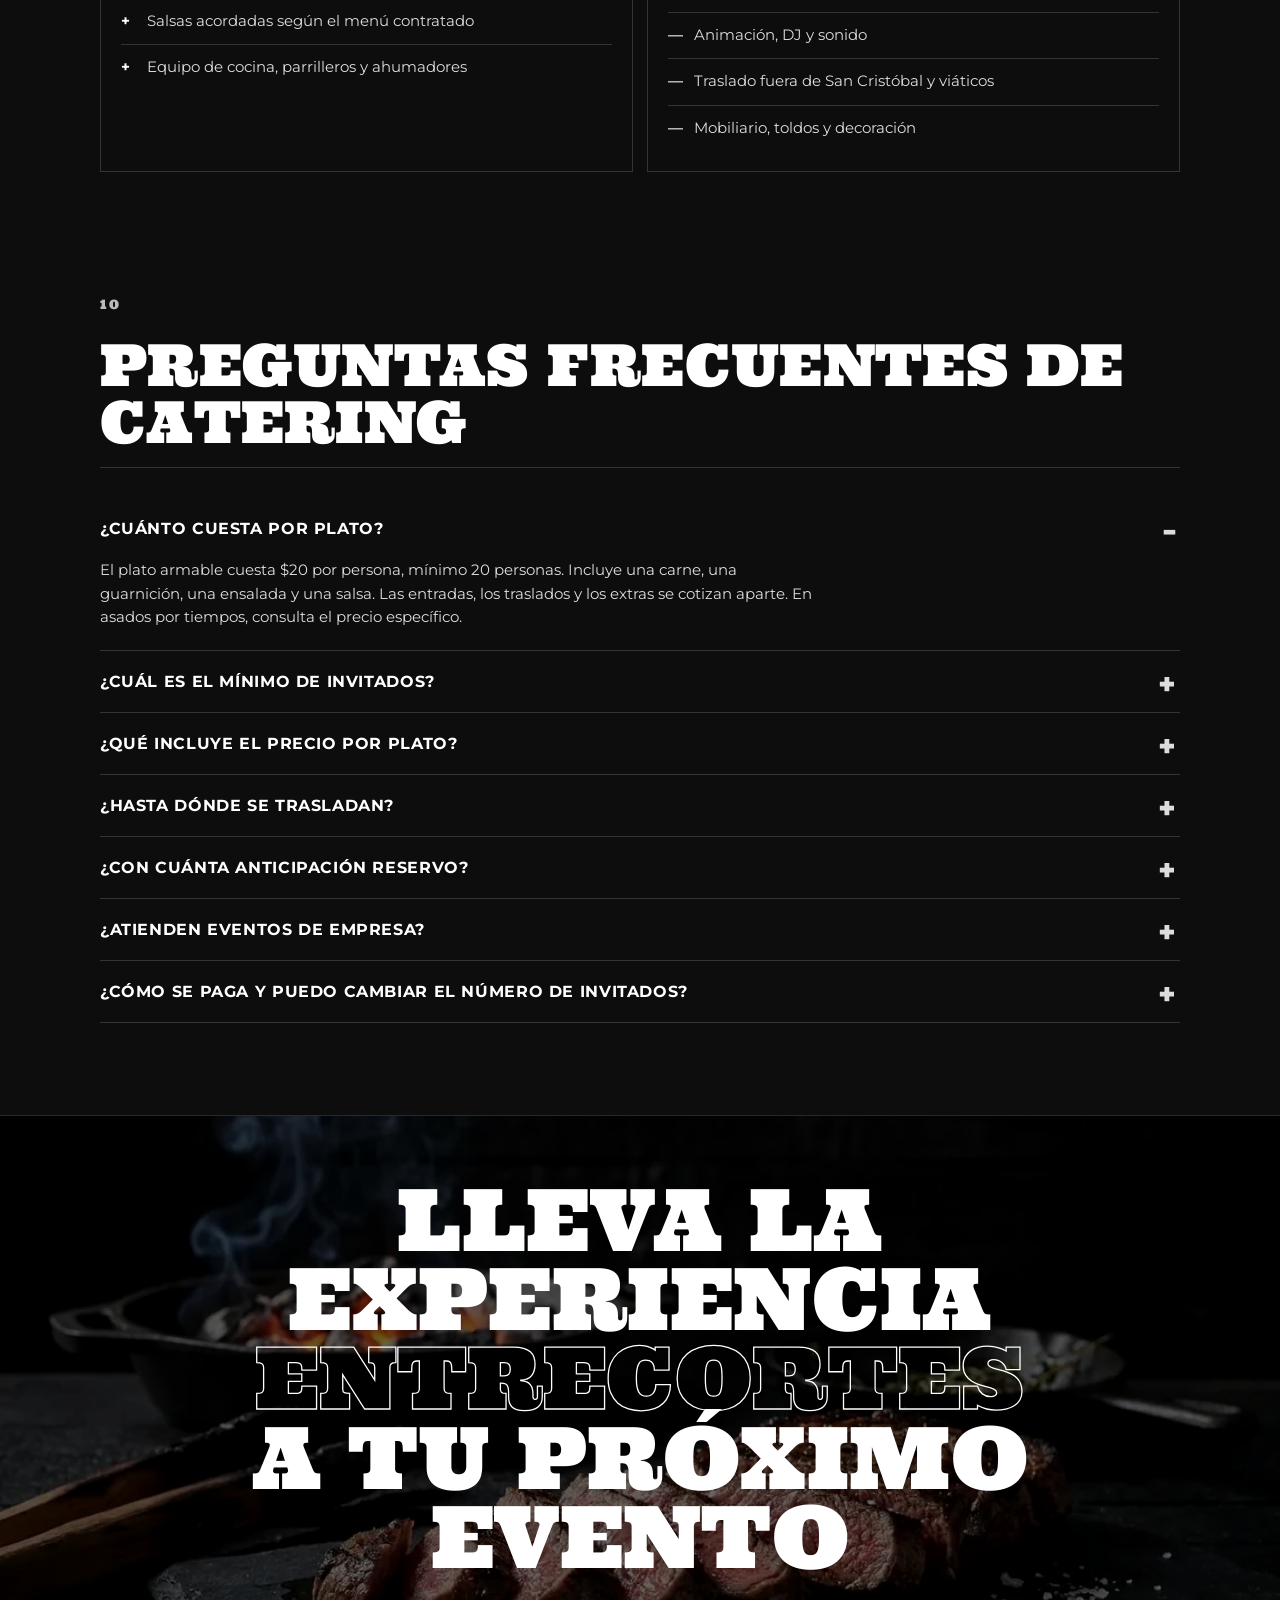
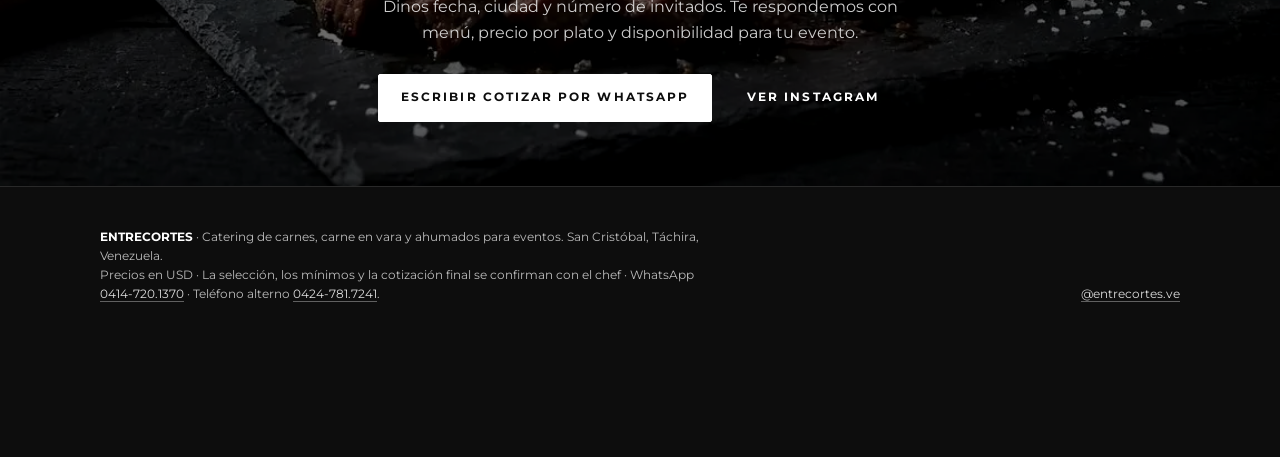
==== commit 935c0a90: "Contraste entre servicios y modalidades; todos los WhatsApp al numero confirmado" ====
--- a/index.html
+++ b/index.html
@@ -27,7 +27,7 @@
 <meta name="twitter:description" content="Cortes de selección, parrillero y barriles ahumadores en tu evento. San Cristóbal, Táchira.">
 <meta name="twitter:image" content="https://entrecortes-web.vercel.app/og.jpg">
 <script type="application/ld+json">
-{"@context":"https://schema.org","@type":"FoodEstablishment","name":"EntreCortes","alternateName":"EntreCortes Catering de Carnes","description":"Catering de carnes y servicio de parrillero a domicilio para eventos sociales y corporativos en San Cristóbal, Táchira y Venezuela. Barriles ahumadores, carne en vara y montaje completo.","url":"https://entrecortes-web.vercel.app/","image":"https://entrecortes-web.vercel.app/og.jpg","telephone":"+58-424-7817241","priceRange":"$$","servesCuisine":["Carnes a la parrilla","Ahumados","Catering"],"currenciesAccepted":"USD, VES","address":{"@type":"PostalAddress","addressLocality":"San Cristóbal","addressRegion":"Táchira","addressCountry":"VE"},"geo":{"@type":"GeoCoordinates","latitude":7.7669,"longitude":-72.225},"areaServed":[{"@type":"City","name":"San Cristóbal"},{"@type":"City","name":"Táriba"},{"@type":"City","name":"La Fría"},{"@type":"City","name":"San Antonio del Táchira"},{"@type":"City","name":"Rubio"},{"@type":"City","name":"Mérida"},{"@type":"AdministrativeArea","name":"Táchira"},{"@type":"Country","name":"Venezuela"}],"sameAs":["https://www.instagram.com/entrecortes.ve/"],"makesOffer":[{"@type":"Offer","itemOffered":{"@type":"Service","name":"Catering para eventos sociales"}},{"@type":"Offer","itemOffered":{"@type":"Service","name":"Comida para eventos corporativos"}},{"@type":"Offer","itemOffered":{"@type":"Service","name":"Parrillero y barril ahumador en sitio"}},{"@type":"Offer","itemOffered":{"@type":"Service","name":"Carne en vara y picadas"}}]}
+{"@context":"https://schema.org","@type":"FoodEstablishment","name":"EntreCortes","alternateName":"EntreCortes Catering de Carnes","description":"Catering de carnes y servicio de parrillero a domicilio para eventos sociales y corporativos en San Cristóbal, Táchira y Venezuela. Barriles ahumadores, carne en vara y montaje completo.","url":"https://entrecortes-web.vercel.app/","image":"https://entrecortes-web.vercel.app/og.jpg","telephone":"+58-414-7201370","priceRange":"$$","servesCuisine":["Carnes a la parrilla","Ahumados","Catering"],"currenciesAccepted":"USD, VES","address":{"@type":"PostalAddress","addressLocality":"San Cristóbal","addressRegion":"Táchira","addressCountry":"VE"},"geo":{"@type":"GeoCoordinates","latitude":7.7669,"longitude":-72.225},"areaServed":[{"@type":"City","name":"San Cristóbal"},{"@type":"City","name":"Táriba"},{"@type":"City","name":"La Fría"},{"@type":"City","name":"San Antonio del Táchira"},{"@type":"City","name":"Rubio"},{"@type":"City","name":"Mérida"},{"@type":"AdministrativeArea","name":"Táchira"},{"@type":"Country","name":"Venezuela"}],"sameAs":["https://www.instagram.com/entrecortes.ve/"],"makesOffer":[{"@type":"Offer","itemOffered":{"@type":"Service","name":"Catering para eventos sociales"}},{"@type":"Offer","itemOffered":{"@type":"Service","name":"Comida para eventos corporativos"}},{"@type":"Offer","itemOffered":{"@type":"Service","name":"Parrillero y barril ahumador en sitio"}},{"@type":"Offer","itemOffered":{"@type":"Service","name":"Carne en vara y picadas"}}]}
 </script>
 <style>@font-face{font-family:'Montserrat';font-style:normal;font-weight:400;font-display:swap;src:url([data-uri]) format('woff2')}@font-face{font-family:'Montserrat';font-style:normal;font-weight:600;font-display:swap;src:url([data-uri]) format('woff2')}@font-face{font-family:'Montserrat';font-style:normal;font-weight:700;font-display:swap;src:url([data-uri]) format('woff2')}@font-face{font-family:'Ultra';font-style:normal;font-weight:400;font-display:swap;src:url([data-uri]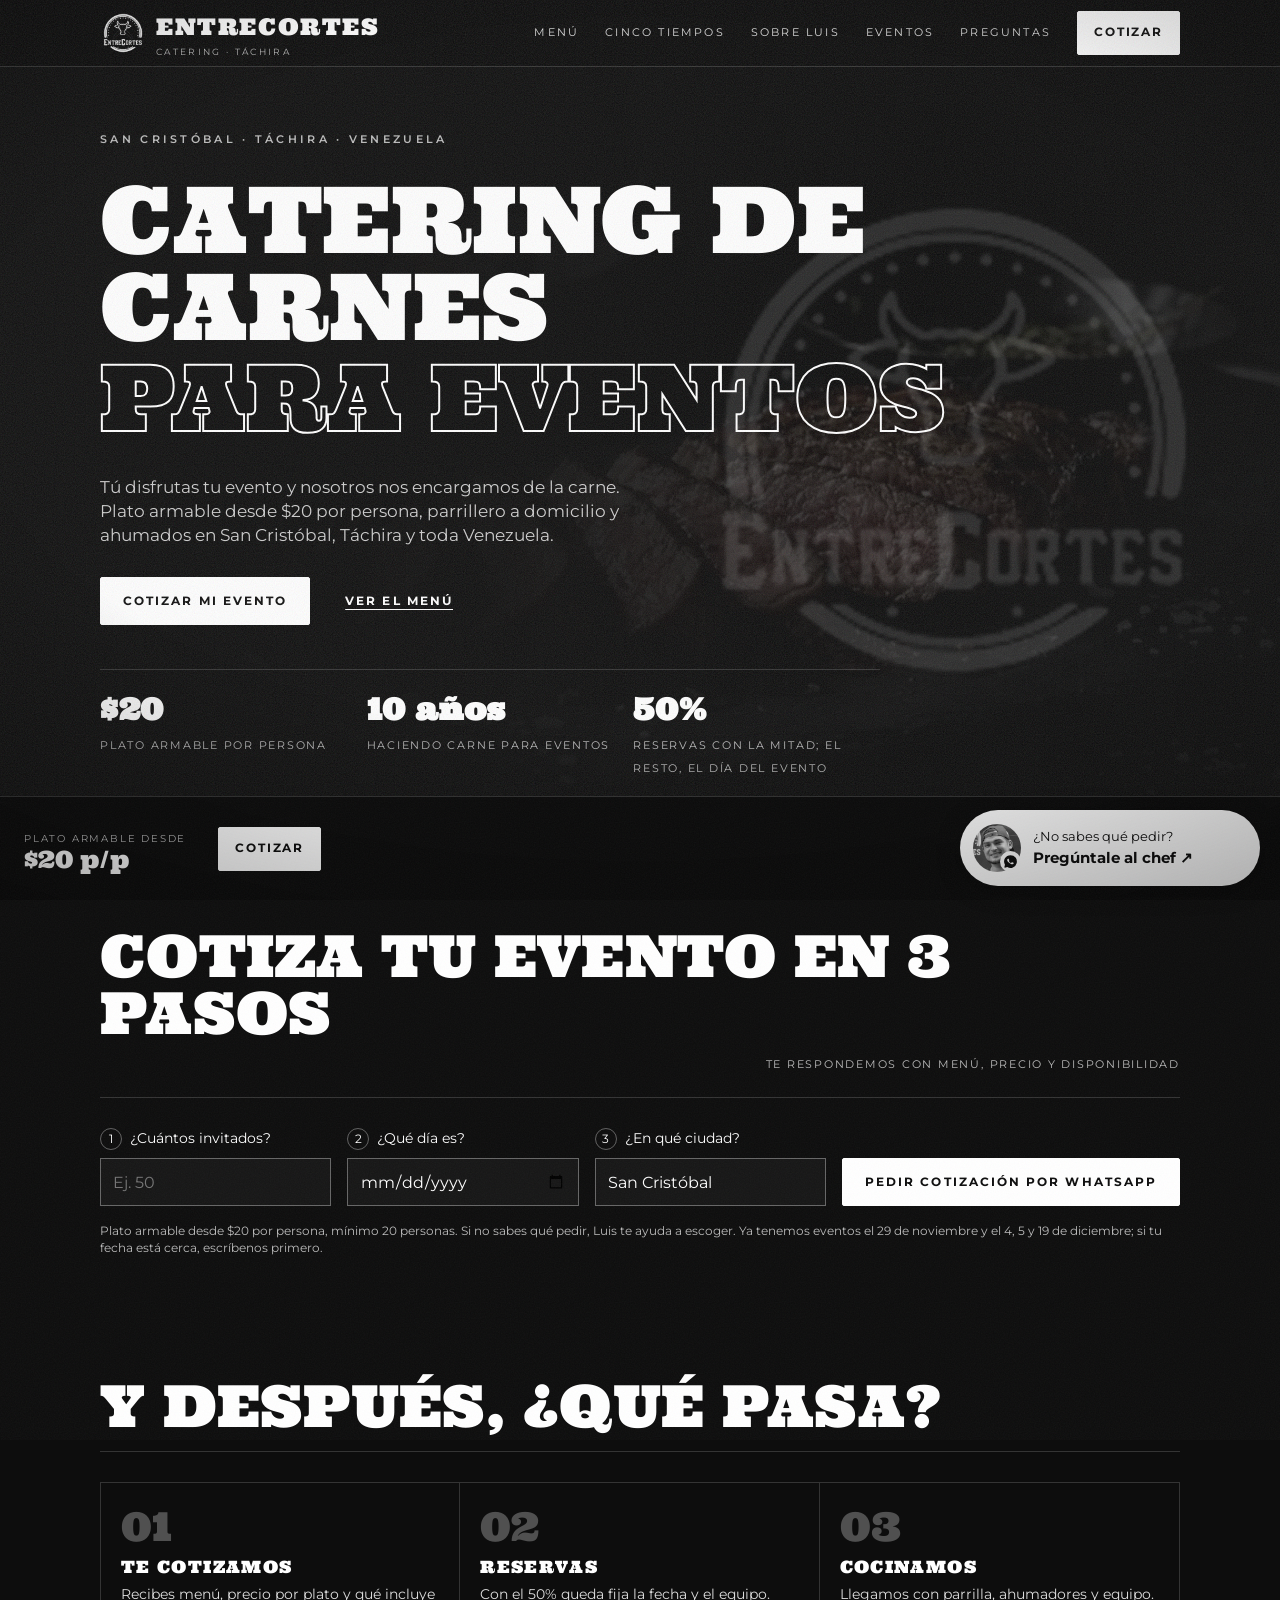
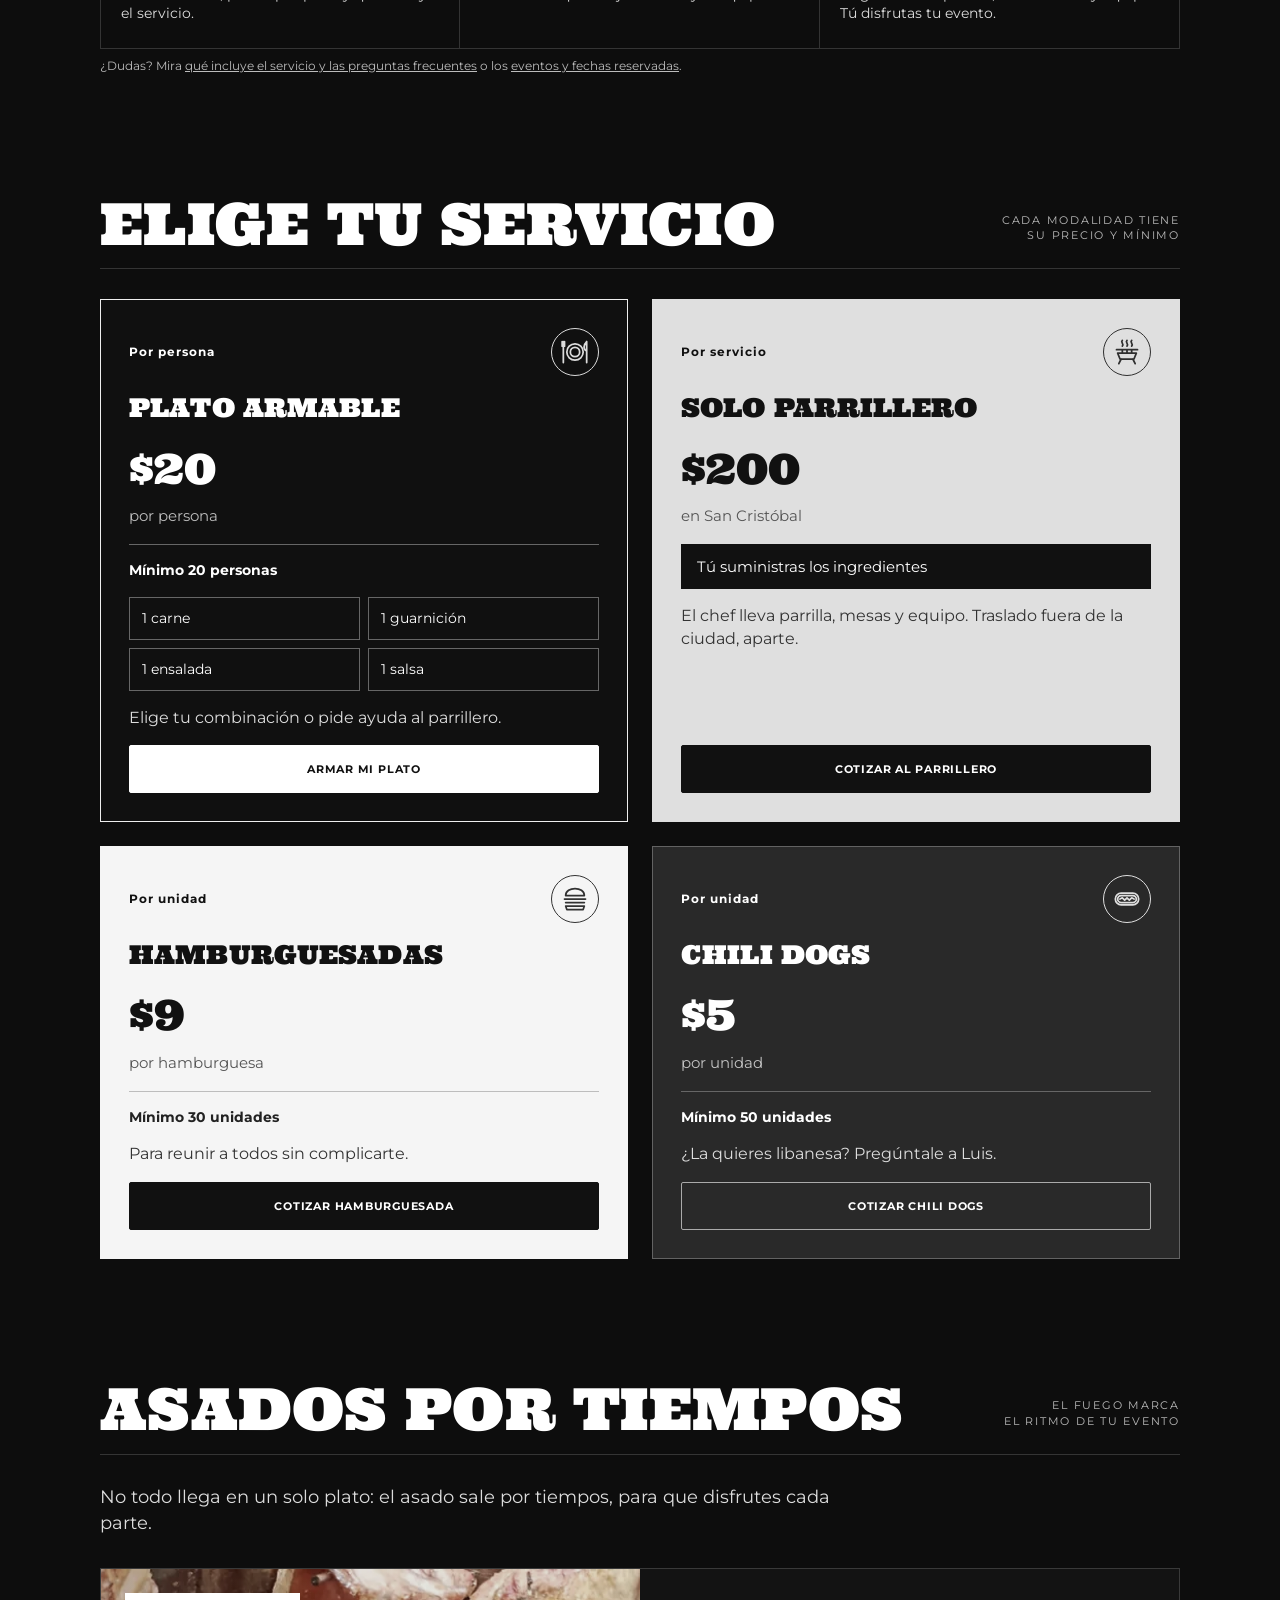
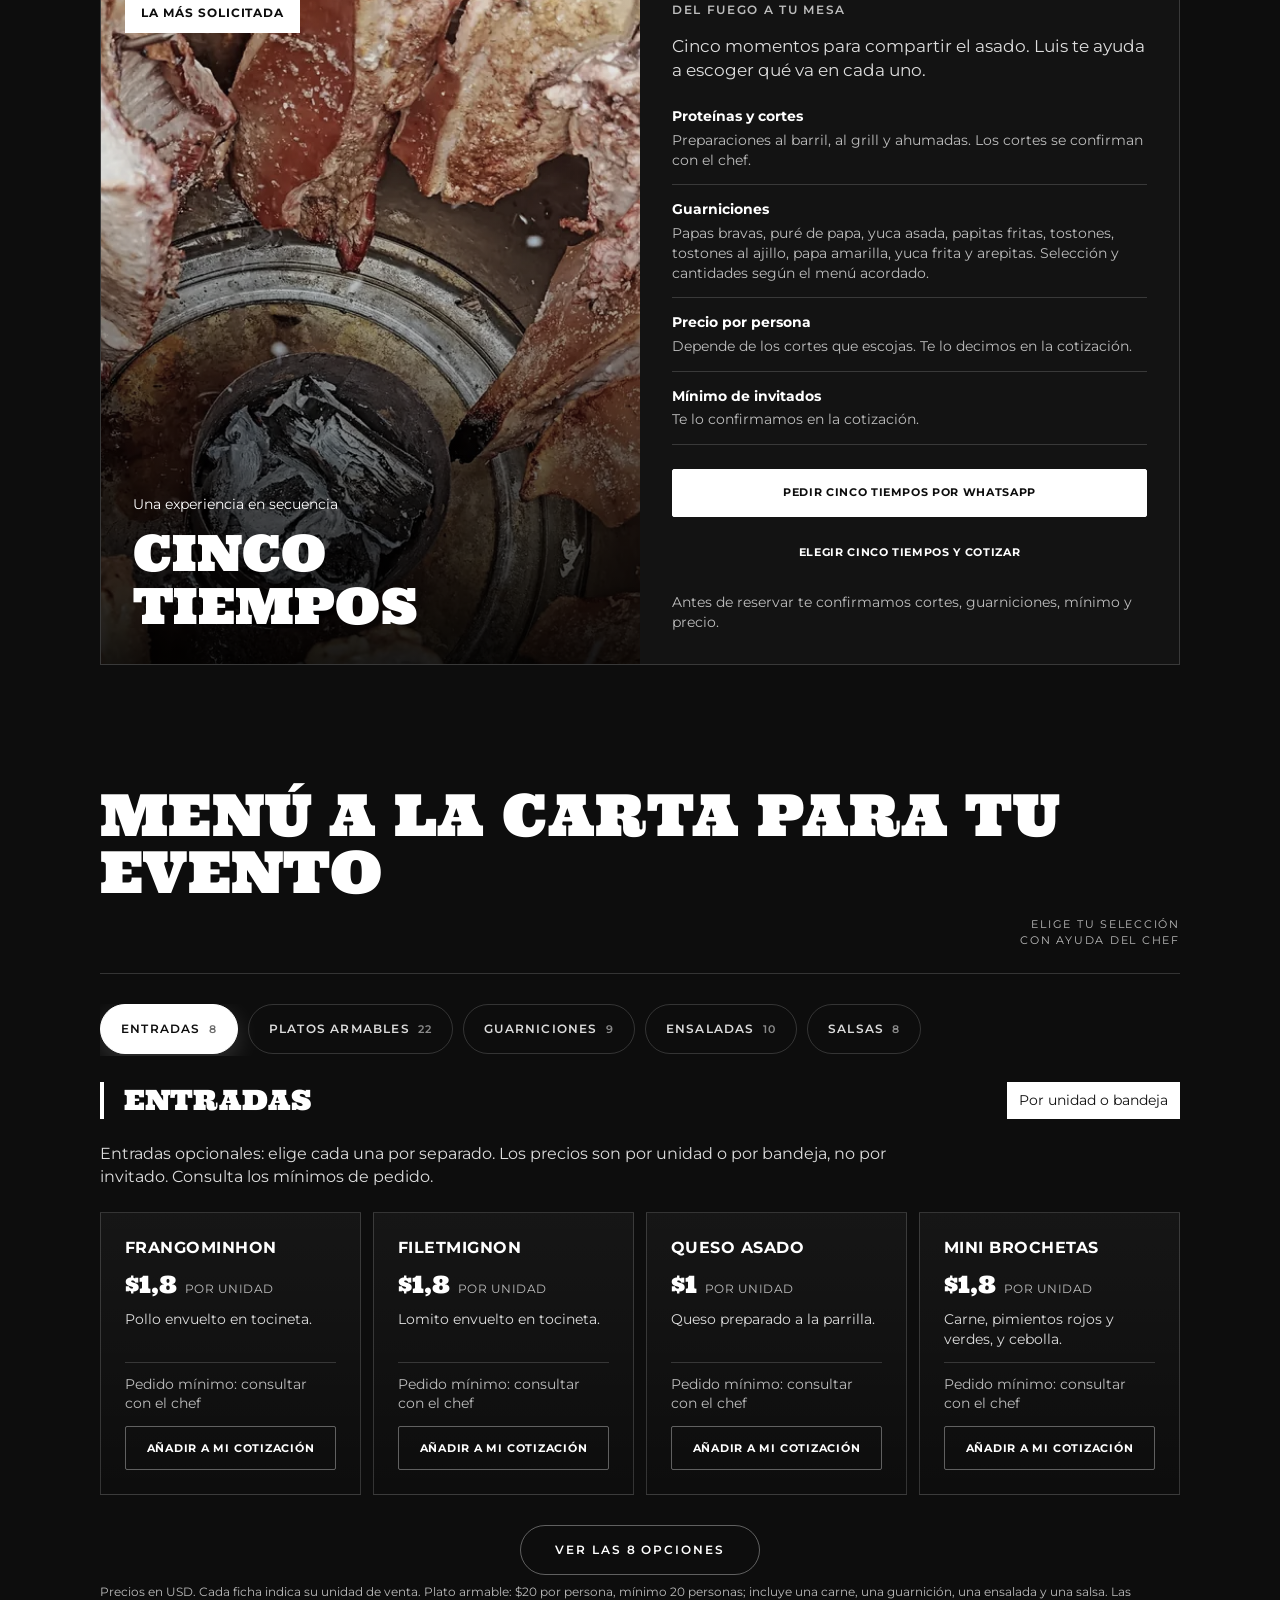
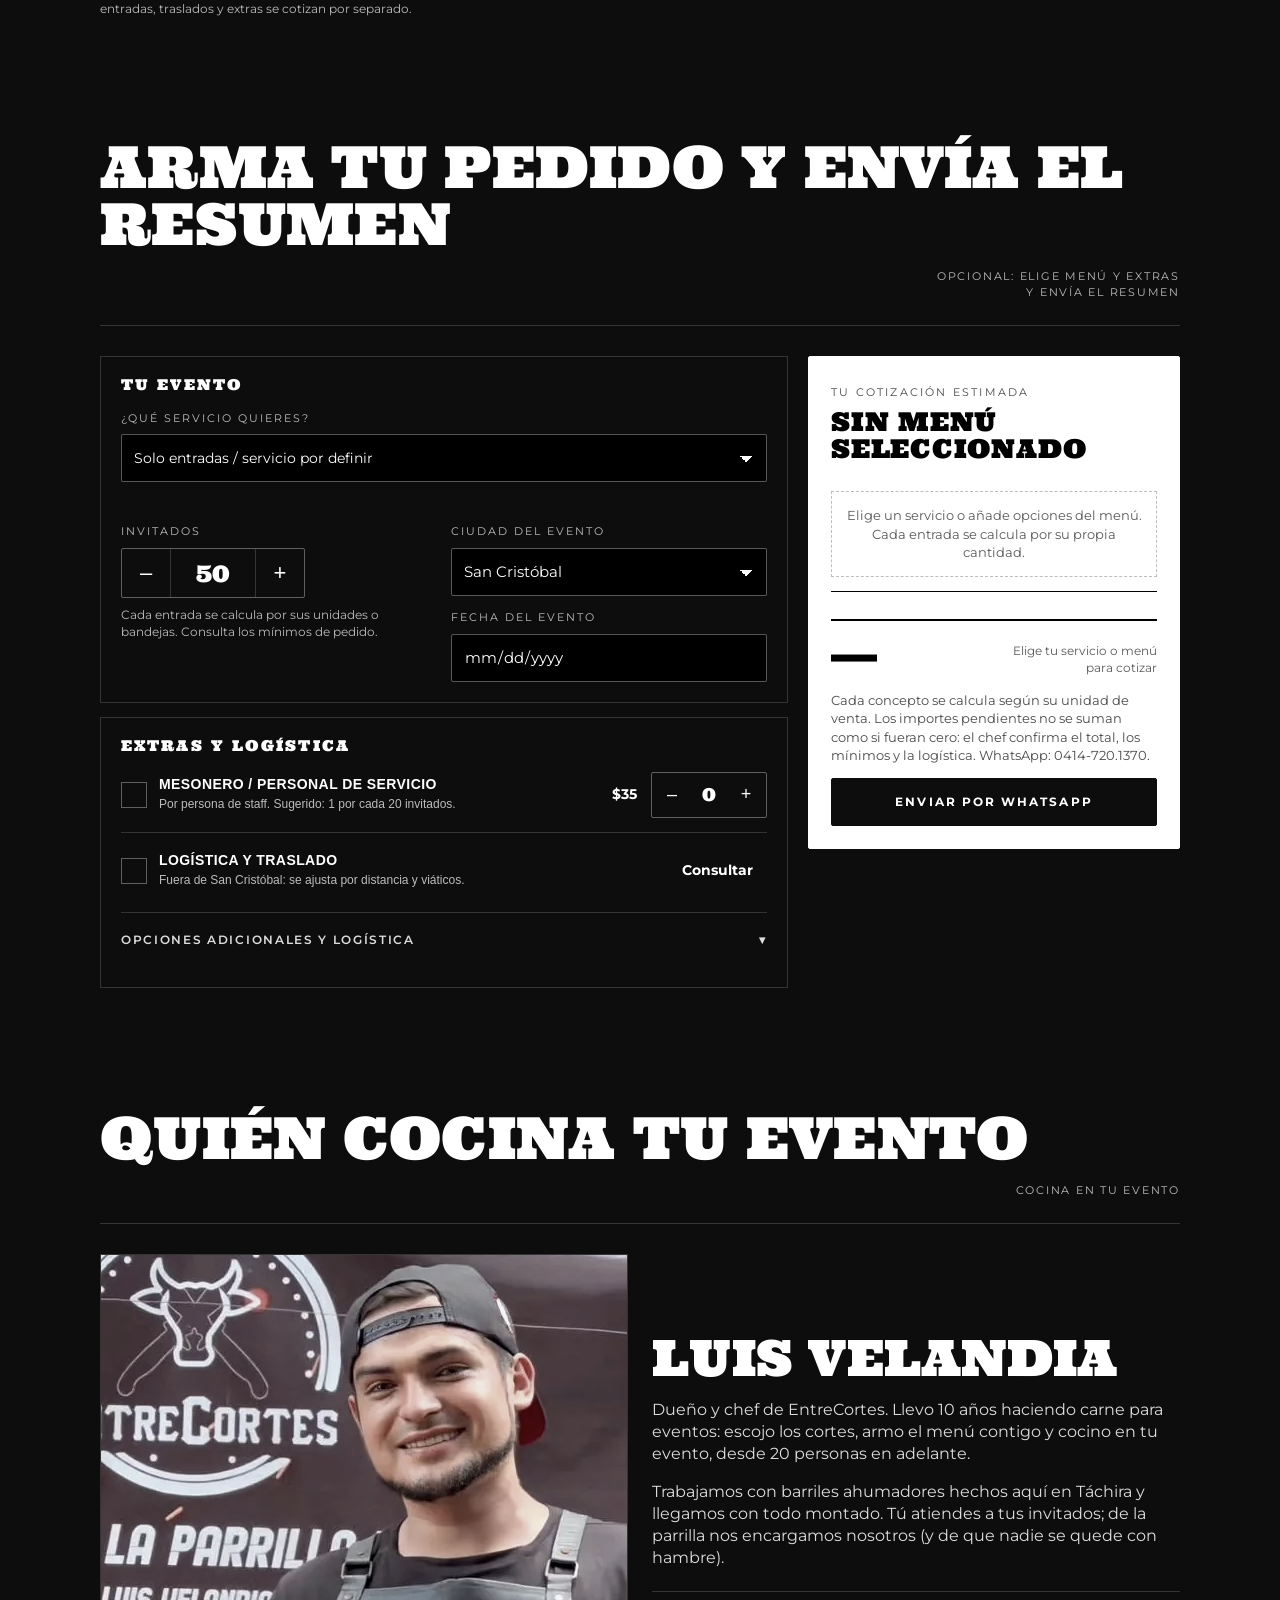
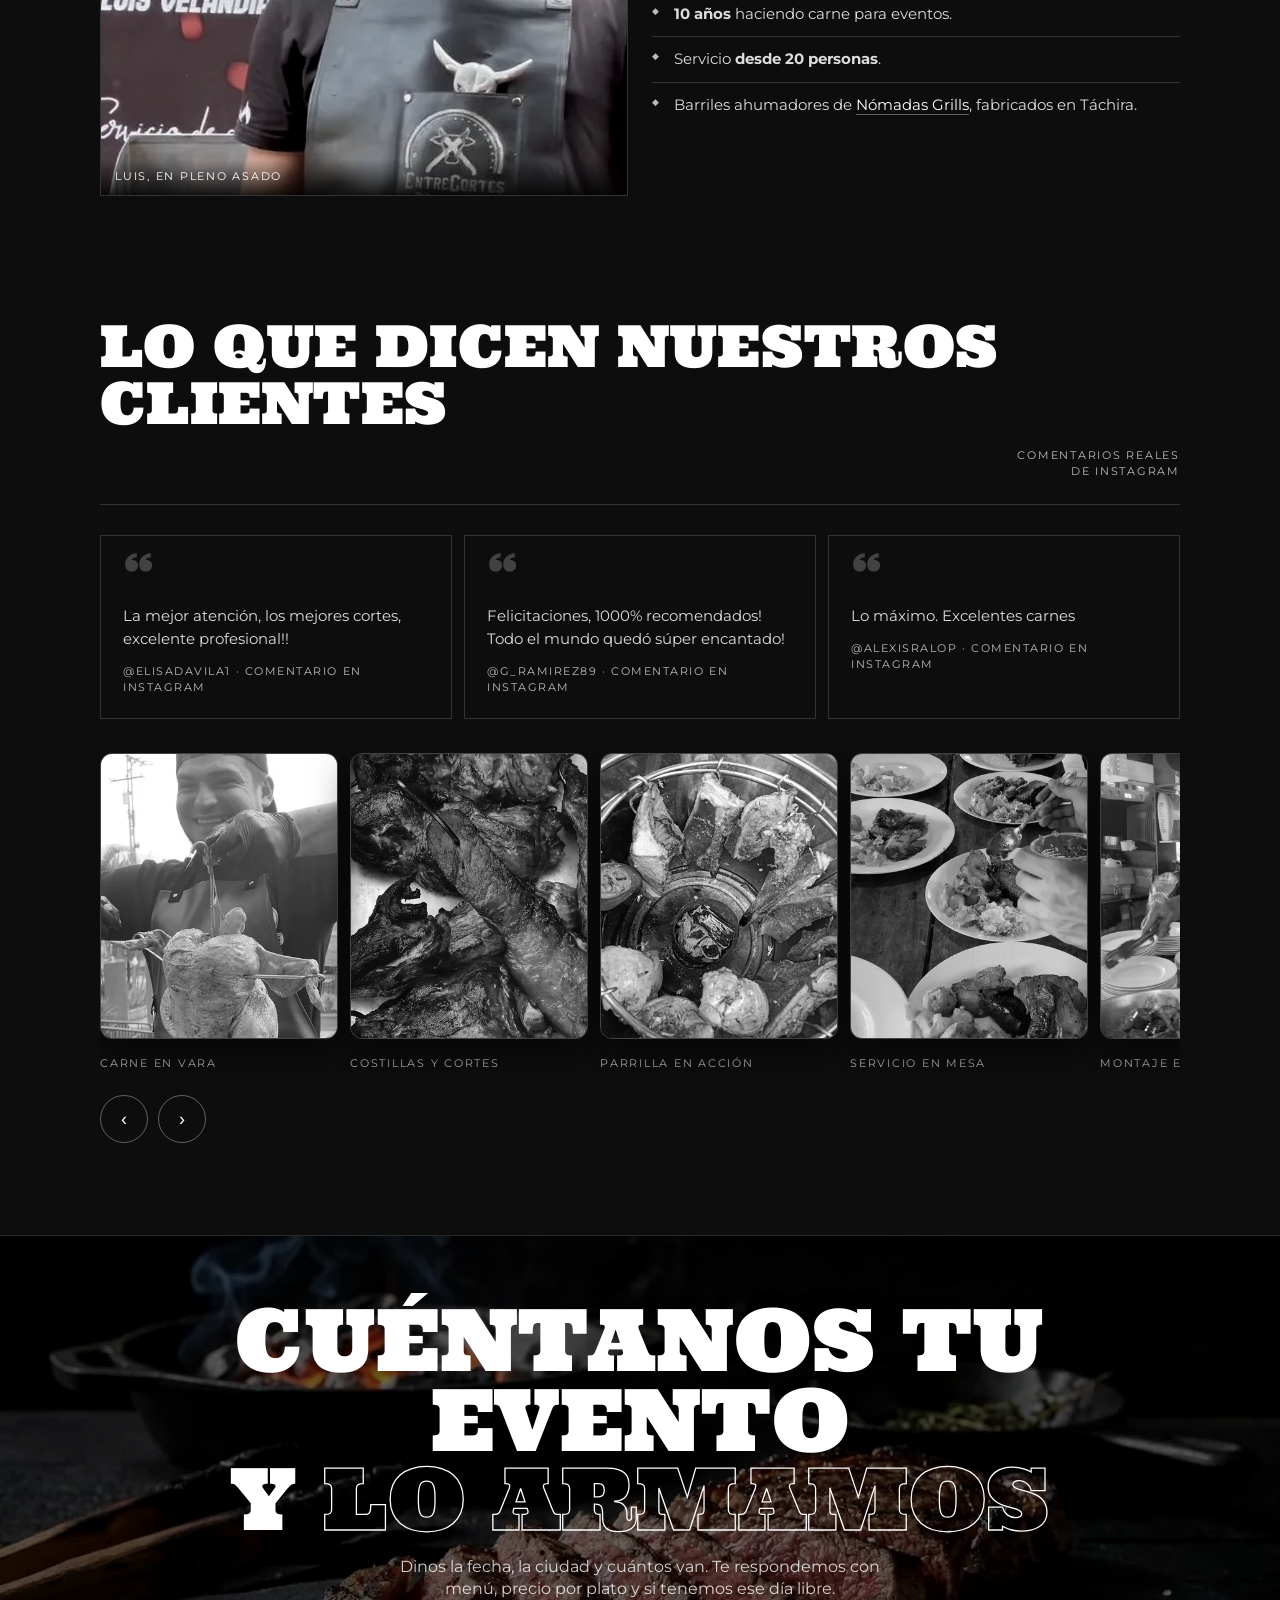
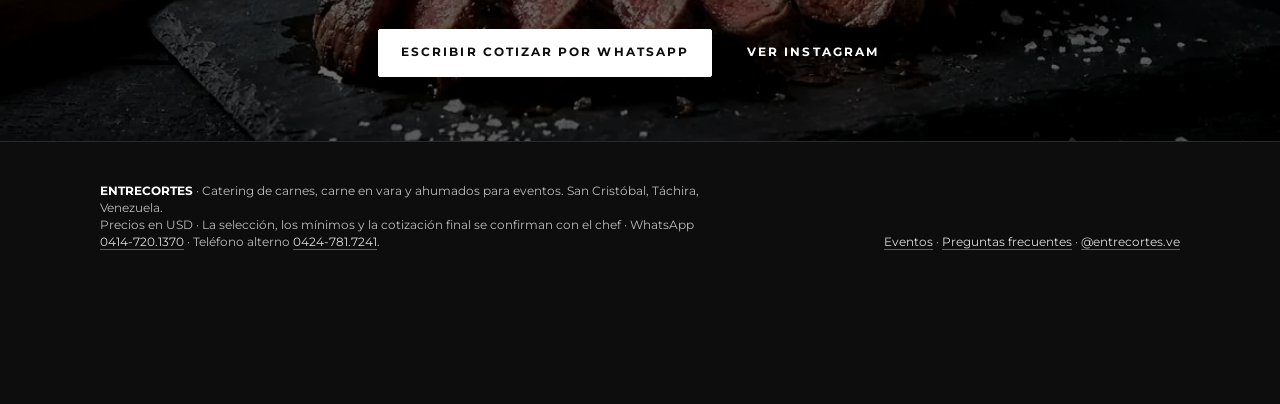
